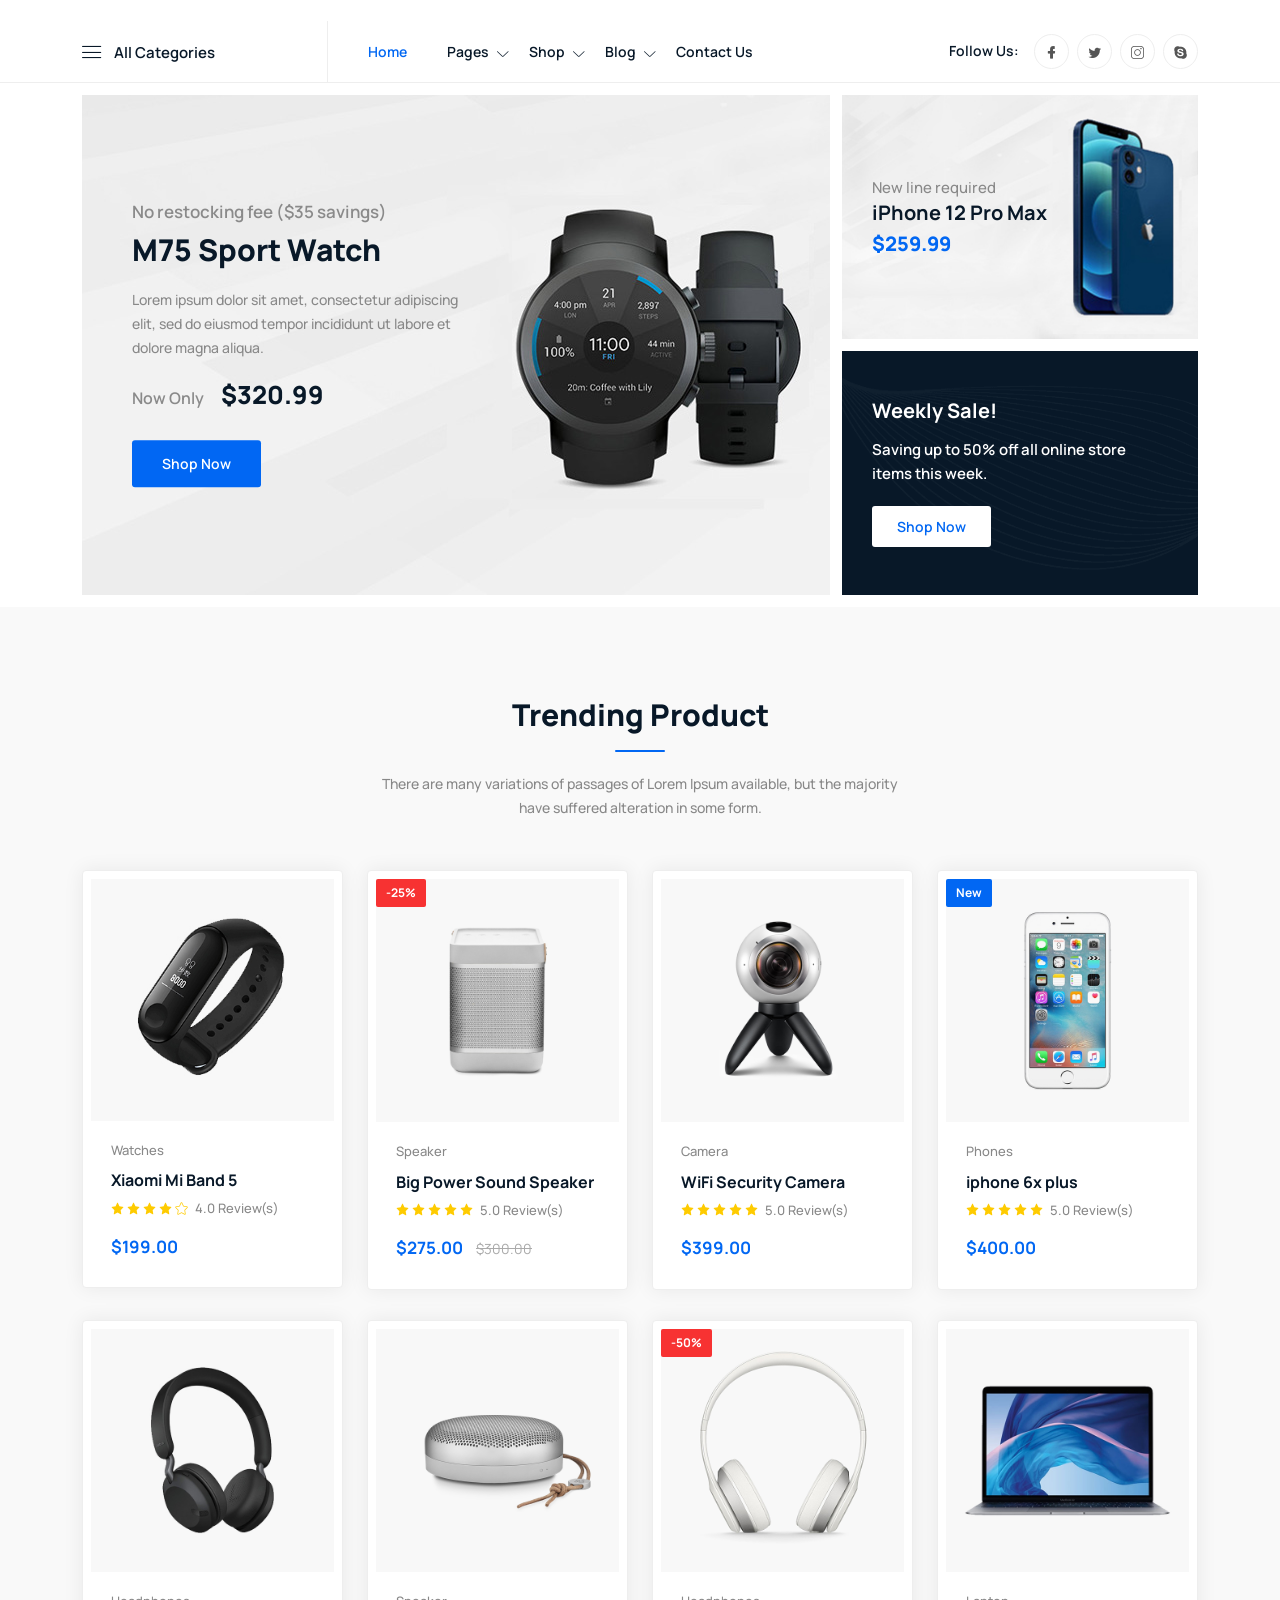
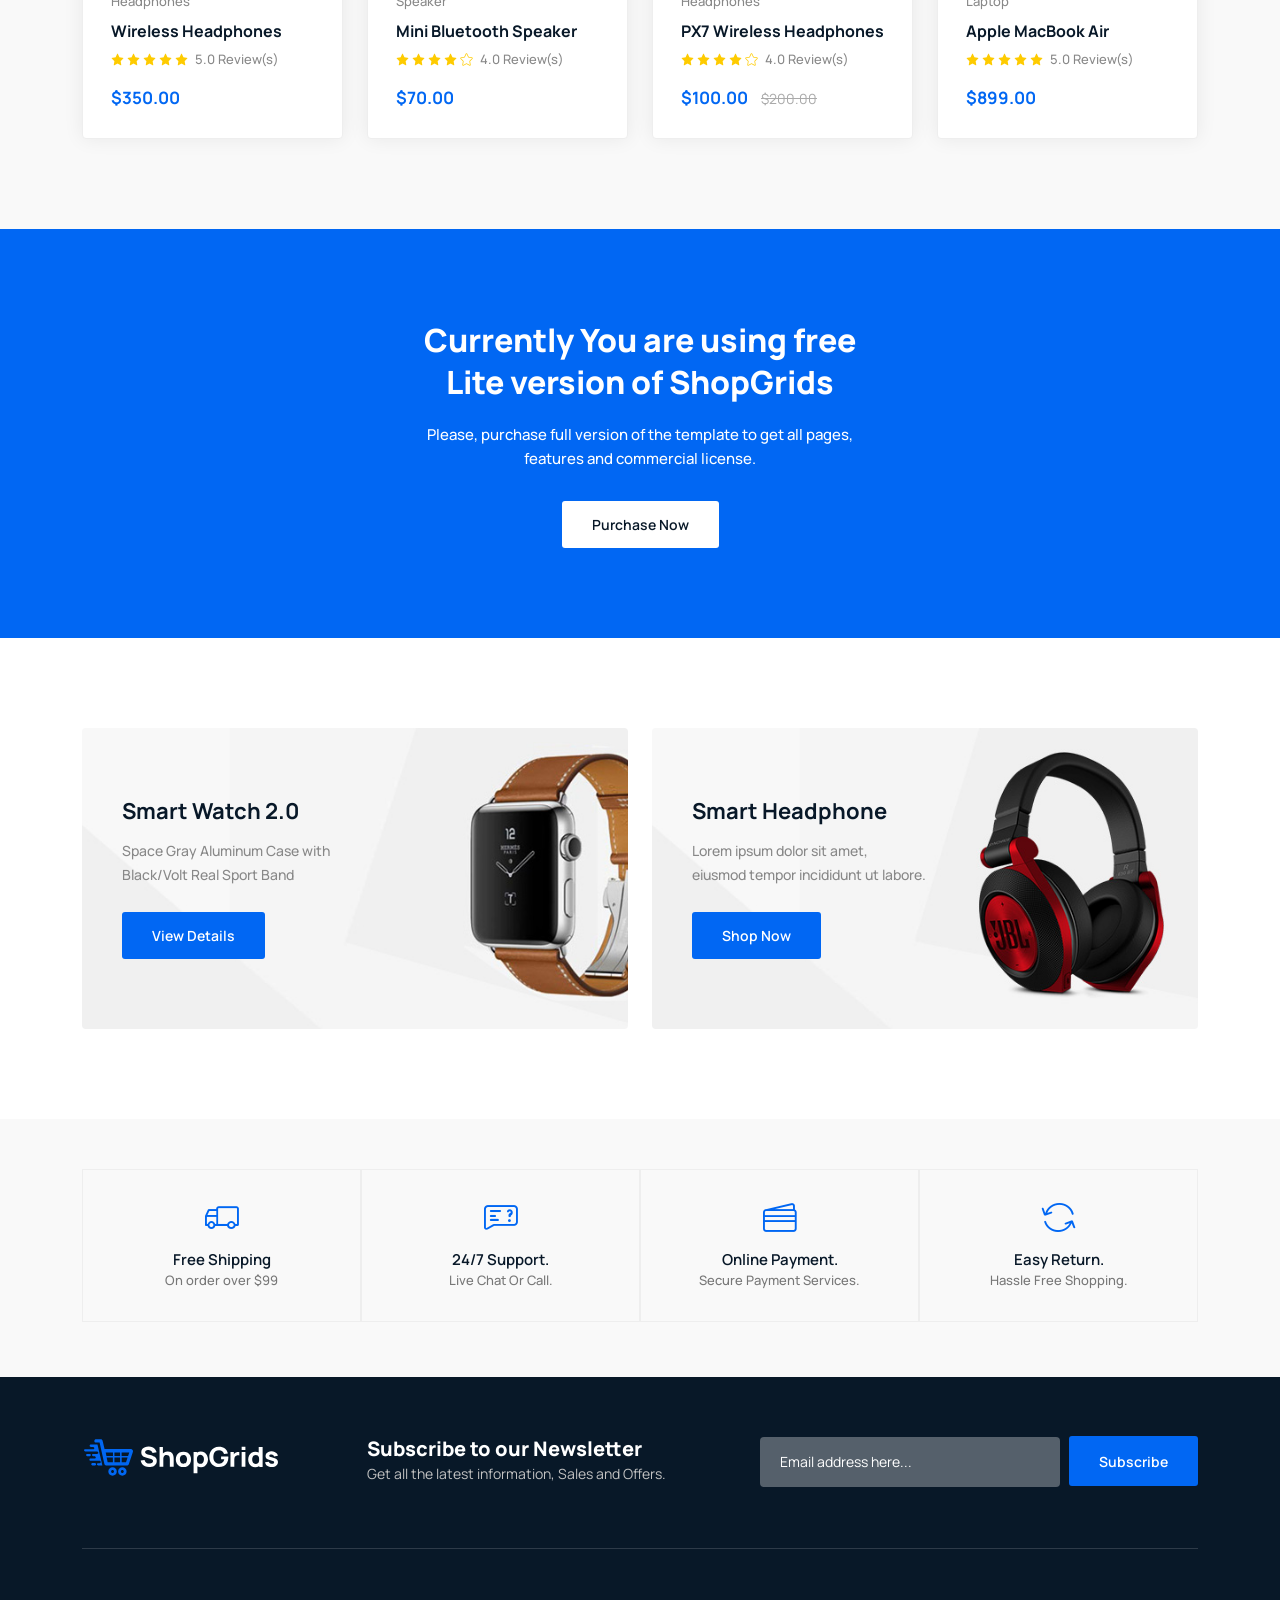
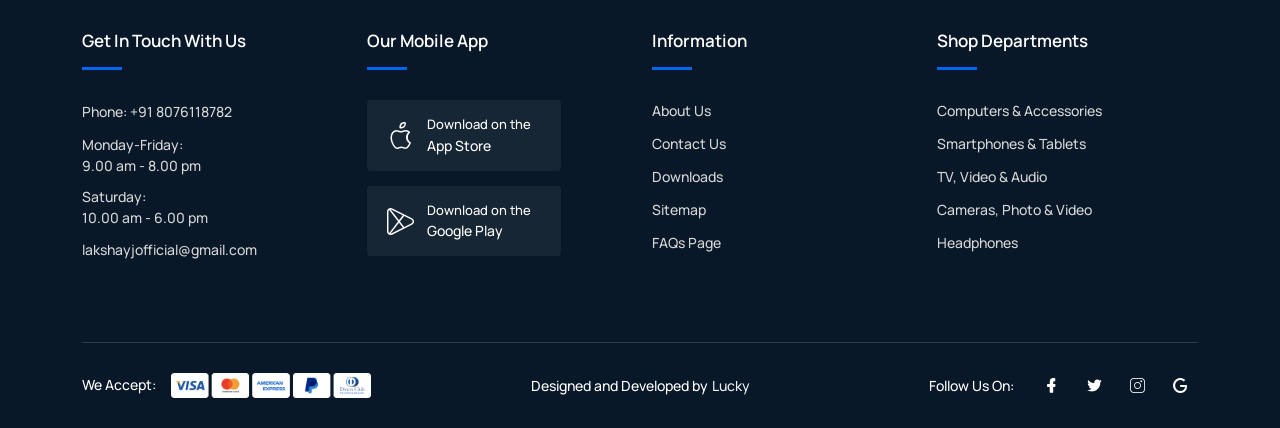
==== index.html @ 4c46af65 "." ====
<!DOCTYPE html>
<html class="no-js" lang="zxx">

<head>
    <meta charset="utf-8" />
    <meta http-equiv="x-ua-compatible" content="ie=edge" /> 
    <title>ShopGrids</title> 
    <meta name="description" content="" /> 
    <meta name="viewport" content="width=device-width, initial-scale=1" /> 
    <link rel="shortcut icon" type="image/x-icon" href="assets/images/favicon.svg" /> 
 
    <!-- ========================= CSS here ========================= --> 
    <link rel="stylesheet" href="assets/css/bootstrap.min.css" /> 
    <link rel="stylesheet" href="assets/css/LineIcons.3.0.css" /> 
    <link rel="stylesheet" href="assets/css/tiny-slider.css" /> 
    <link rel="stylesheet" href="assets/css/glightbox.min.css" /> 
    <link rel="stylesheet" href="assets/css/main.css" /> 
 
</head> 

<body>
  
    <!-- Start Header Area -->
    <header class="header navbar-area">
        </div>
        <!-- End Topbar -->
        <div class="col-lg-3 col-md-3 col-7">
            <!-- Start Header Logo -->
            <a class="navbar-brand" href="index.html">
            </a>
            <!-- End Header Logo -->
        </div>


        <div class="navbar-cart">
            <div class="wishlist">

            </div>
            <div class="cart-items">

                <!-- Shopping Item -->
                <div class="shopping-item">
                    <div class="dropdown-cart-header">
                        <span>2 Items</span>
                        <a href="cart.html">View Cart</a>
                    </div>
                    <ul class="shopping-list">
                        <li>
                            <a href="javascript:void(0)" class="remove" title="Remove this item"><i
                                    class="lni lni-close"></i></a>
                            <div class="cart-img-head">
                                <a class="cart-img" href="product-details.html"><img
                                        src="assets/images/header/cart-items/item1.jpg" alt="#"></a>
                            </div>

                            <div class="content">
                                <h4><a href="product-details.html">
                                        Apple Watch Series 6</a></h4>
                                <p class="quantity">1x - <span class="amount">$99.00</span></p>
                            </div>
                        </li>
                        <li>
                            <a href="javascript:void(0)" class="remove" title="Remove this item"><i
                                    class="lni lni-close"></i></a>  
                            <div class="cart-img-head">  
                                <a class="cart-img" href="product-details.html"><img  
                                        src="assets/images/header/cart-items/item2.jpg" alt="#"></a>  
                            </div>
                            <div class="content"> 
                                <h4><a href="product-details.html">Wi-Fi Smart Camera</a></h4> 
                                <p class="quantity">1x - <span class="amount">$35.00</span></p> 
                            </div>   
                        </li>   
                    </ul>  
                    <div class="bottom">  
                        <div class="total">  
                            <span>Total</span> 
                            <span class="total-amount">$134.00</span>
                        </div>
                        <div class="button">
                            <a href="checkout.html" class="btn animate">Checkout</a>
                        </div>
                    </div>
                </div>
                <!--/ End Shopping Item -->
            </div>
        </div>
        </div>
        </div>
        </div>
        </div>
        </div>
        <!-- End Header Middle -->
        <!-- Start Header Bottom -->
        <div class="container">
            <div class="row align-items-center">
                <div class="col-lg-8 col-md-6 col-12">
                    <div class="nav-inner">
                        <!-- Start Mega Category Menu -->
                        <div class="mega-category-menu">
                            <span class="cat-button"><i class="lni lni-menu"></i>All Categories</span>
                            <ul class="sub-category">
                                <li><a href="product-grids.html">Electronics <i class="lni lni-chevron-right"></i></a>
                                    <ul class="inner-sub-category">
                                        <li><a href="product-grids.html">Digital Cameras</a></li>
                                        <li><a href="product-grids.html">Camcorders</a></li>
                                        <li><a href="product-grids.html">Camera Drones</a></li>
                                        <li><a href="product-grids.html">Smart Watches</a></li>
                                        <li><a href="product-grids.html">Headphones</a></li>
                                        <li><a href="product-grids.html">MP3 Players</a></li>
                                        <li><a href="product-grids.html">Microphones</a></li>
                                        <li><a href="product-grids.html">Chargers</a></li>
                                        <li><a href="product-grids.html">Batteries</a></li>
                                        <li><a href="product-grids.html">Cables & Adapters</a></li>
                                    </ul>
                                </li>
                                <li><a href="product-grids.html">accessories</a></li>
                                <li><a href="product-grids.html">Televisions</a></li>
                                <li><a href="product-grids.html">best selling</a></li>
                                <li><a href="product-grids.html">top 100 offer</a></li>
                                <li><a href="product-grids.html">sunglass</a></li>
                                <li><a href="product-grids.html">watch</a></li>
                                <li><a href="product-grids.html">man’s product</a></li>
                                <li><a href="product-grids.html">Home Audio & Theater</a></li>
                                <li><a href="product-grids.html">Computers & Tablets </a></li>
                                <li><a href="product-grids.html">Video Games </a></li>
                                <li><a href="product-grids.html">Home Appliances </a></li>
                            </ul>
                        </div>
                        <!-- End Mega Category Menu -->
                        <!-- Start Navbar -->
                        <nav class="navbar navbar-expand-lg">
                            <button class="navbar-toggler mobile-menu-btn" type="button" data-bs-toggle="collapse"
                                data-bs-target="#navbarSupportedContent" aria-controls="navbarSupportedContent"
                                aria-expanded="false" aria-label="Toggle navigation">
                                <span class="toggler-icon"></span>
                                <span class="toggler-icon"></span>
                                <span class="toggler-icon"></span>
                            </button>
                            <div class="collapse navbar-collapse sub-menu-bar" id="navbarSupportedContent">
                                <ul id="nav" class="navbar-nav ms-auto">
                                    <li class="nav-item">
                                        <a href="index.html" class="active" aria-label="Toggle navigation">Home</a>
                                    </li>
                                    <li class="nav-item">
                                        <a class="dd-menu collapsed" href="javascript:void(0)" data-bs-toggle="collapse"
                                            data-bs-target="#submenu-1-2" aria-controls="navbarSupportedContent"
                                            aria-expanded="false" aria-label="Toggle navigation">Pages</a>
                                        <ul class="sub-menu collapse" id="submenu-1-2">
                                            <li class="nav-item"><a href="about-us.html">About Us</a></li>
                                            <li class="nav-item"><a href="faq.html">Faq</a></li>
                                            <li class="nav-item"><a href="login.html">Login</a></li>
                                            <li class="nav-item"><a href="register.html">Register</a></li>
                                            <li class="nav-item"><a href="mail-success.html">Mail Success</a></li>
                                            <li class="nav-item"><a href="404.html">404 Error</a></li>
                                        </ul>
                                    </li>
                                    <li class="nav-item">
                                        <a class="dd-menu collapsed" href="javascript:void(0)" data-bs-toggle="collapse"
                                            data-bs-target="#submenu-1-3" aria-controls="navbarSupportedContent"
                                            aria-expanded="false" aria-label="Toggle navigation">Shop</a>
                                        <ul class="sub-menu collapse" id="submenu-1-3">
                                            <li class="nav-item"><a href="product-grids.html">Shop Grid</a></li>
                                            <li class="nav-item"><a href="product-list.html">Shop List</a></li>
                                            <li class="nav-item"><a href="product-details.html">shop Single</a></li>
                                            <li class="nav-item"><a href="cart.html">Cart</a></li>
                                            <li class="nav-item"><a href="checkout.html">Checkout</a></li>
                                        </ul>
                                    </li>
                                    <li class="nav-item">
                                        <a class="dd-menu collapsed" href="javascript:void(0)" data-bs-toggle="collapse"
                                            data-bs-target="#submenu-1-4" aria-controls="navbarSupportedContent"
                                            aria-expanded="false" aria-label="Toggle navigation">Blog</a>
                                        <ul class="sub-menu collapse" id="submenu-1-4">
                                            <li class="nav-item"><a href="blog-grid-sidebar.html">Blog Grid Sidebar</a>
                                            </li>
                                            <li class="nav-item"><a href="blog-single.html">Blog Single</a></li>
                                            <li class="nav-item"><a href="blog-single-sidebar.html">Blog Single
                                                    Sibebar</a></li>
                                        </ul>
                                    </li>
                                    <li class="nav-item">
                                        <a href="contact.html" aria-label="Toggle navigation">Contact Us</a>
                                    </li>
                                </ul>
                            </div> <!-- navbar collapse -->
                        </nav>
                        <!-- End Navbar -->
                    </div>
                </div>
                <div class="col-lg-4 col-md-6 col-12">
                    <!-- Start Nav Social -->
                    <div class="nav-social">
                        <h5 class="title">Follow Us:</h5>
                        <ul>
                            <li>
                                <a href="javascript:void(0)"><i class="lni lni-facebook-filled"></i></a>
                            </li>
                            <li>
                                <a href="javascript:void(0)"><i class="lni lni-twitter-original"></i></a>
                            </li>
                            <li>
                                <a href="javascript:void(0)"><i class="lni lni-instagram"></i></a>
                            </li>
                            <li>
                                <a href="javascript:void(0)"><i class="lni lni-skype"></i></a>
                            </li>
                        </ul>
                    </div>
                    <!-- End Nav Social -->
                </div>
            </div>
        </div>
        <!-- End Header Bottom -->
    </header>
    <!-- End Header Area -->

    <!-- Start Hero Area -->
    <section class="hero-area">
        <div class="container">
            <div class="row">
                <div class="col-lg-8 col-12 custom-padding-right">
                    <div class="slider-head">
                        <!-- Start Hero Slider -->
                        <div class="hero-slider">
                            <!-- Start Single Slider -->
                            <div class="single-slider"
                                style="background-image: url(assets/images/hero/slider-bg1.jpg);">
                                <div class="content">
                                    <h2><span>No restocking fee ($35 savings)</span>
                                        M75 Sport Watch
                                    </h2>
                                    <p>Lorem ipsum dolor sit amet, consectetur adipiscing elit, sed do eiusmod tempor
                                        incididunt ut labore et dolore magna aliqua.</p>
                                    <h3><span>Now Only</span> $320.99</h3>
                                    <div class="button">
                                        <a href="product-grids.html" class="btn">Shop Now</a>
                                    </div>
                                </div>
                            </div>
                            <!-- End Single Slider -->
                            <!-- Start Single Slider -->
                            <div class="single-slider"
                                style="background-image: url(assets/images/hero/slider-bg2.jpg);">
                                <div class="content">
                                    <h2><span>Big Sale Offer</span>
                                        Get the Best Deal on CCTV Camera
                                    </h2>
                                    <p>Lorem ipsum dolor sit amet, consectetur adipiscing elit, sed do eiusmod tempor
                                        incididunt ut labore et dolore magna aliqua.</p>
                                    <h3><span>Combo Only:</span> $590.00</h3>
                                    <div class="button">
                                        <a href="product-grids.html" class="btn">Shop Now</a>
                                    </div>
                                </div>
                            </div>
                            <!-- End Single Slider -->
                        </div>
                        <!-- End Hero Slider -->
                    </div>
                </div>
                <div class="col-lg-4 col-12">
                    <div class="row">
                        <div class="col-lg-12 col-md-6 col-12 md-custom-padding">
                            <!-- Start Small Banner -->
                            <div class="hero-small-banner"
                                style="background-image: url('assets/images/hero/slider-bnr.jpg');">
                                <div class="content">
                                    <h2>
                                        <span>New line required</span>
                                        iPhone 12 Pro Max
                                    </h2>
                                    <h3>$259.99</h3>
                                </div>
                            </div>
                            <!-- End Small Banner -->
                        </div>
                        <div class="col-lg-12 col-md-6 col-12">
                            <!-- Start Small Banner -->
                            <div class="hero-small-banner style2">
                                <div class="content">
                                    <h2>Weekly Sale!</h2>
                                    <p>Saving up to 50% off all online store items this week.</p>
                                    <div class="button">
                                        <a class="btn" href="product-grids.html">Shop Now</a>
                                    </div>
                                </div>
                            </div>
                            <!-- Start Small Banner -->
                        </div>
                    </div>
                </div>
            </div>
        </div>
    </section>
    <!-- End Hero Area -->

    <!-- Start Trending Product Area -->
    <section class="trending-product section" style="margin-top: 12px;">
        <div class="container">
            <div class="row">
                <div class="col-12">
                    <div class="section-title">
                        <h2>Trending Product</h2>
                        <p>There are many variations of passages of Lorem Ipsum available, but the majority have
                            suffered alteration in some form.</p>
                    </div>
                </div>
            </div>
            <div class="row">
                <div class="col-lg-3 col-md-6 col-12">
                    <!-- Start Single Product -->
                    <div class="single-product">
                        <div class="product-image">
                            <img src="assets/images/products/product-1.jpg" alt="#">
                            <div class="button">
                                <a href="product-details.html" class="btn"><i class="lni lni-cart"></i> Add to Cart</a>
                            </div>
                        </div>
                        <div class="product-info">
                            <span class="category">Watches</span>
                            <h4 class="title">
                                <a href="product-grids.html">Xiaomi Mi Band 5</a>
                            </h4>
                            <ul class="review">
                                <li><i class="lni lni-star-filled"></i></li>
                                <li><i class="lni lni-star-filled"></i></li>
                                <li><i class="lni lni-star-filled"></i></li>
                                <li><i class="lni lni-star-filled"></i></li>
                                <li><i class="lni lni-star"></i></li>
                                <li><span>4.0 Review(s)</span></li>
                            </ul>
                            <div class="price">
                                <span>$199.00</span>
                            </div>
                        </div>
                    </div>
                    <!-- End Single Product -->
                </div>
                <div class="col-lg-3 col-md-6 col-12">
                    <!-- Start Single Product -->
                    <div class="single-product">
                        <div class="product-image">
                            <img src="assets/images/products/product-2.jpg" alt="#">
                            <span class="sale-tag">-25%</span>
                            <div class="button">
                                <a href="product-details.html" class="btn"><i class="lni lni-cart"></i> Add to Cart</a>
                            </div>
                        </div>
                        <div class="product-info">
                            <span class="category">Speaker</span>
                            <h4 class="title">
                                <a href="product-grids.html">Big Power Sound Speaker</a>
                            </h4>
                            <ul class="review">
                                <li><i class="lni lni-star-filled"></i></li>
                                <li><i class="lni lni-star-filled"></i></li>
                                <li><i class="lni lni-star-filled"></i></li>
                                <li><i class="lni lni-star-filled"></i></li>
                                <li><i class="lni lni-star-filled"></i></li>
                                <li><span>5.0 Review(s)</span></li>
                            </ul>
                            <div class="price">
                                <span>$275.00</span>
                                <span class="discount-price">$300.00</span>
                            </div>
                        </div>
                    </div>
                    <!-- End Single Product -->
                </div>
                <div class="col-lg-3 col-md-6 col-12">
                    <!-- Start Single Product -->
                    <div class="single-product">
                        <div class="product-image">
                            <img src="assets/images/products/product-3.jpg" alt="#">
                            <div class="button">
                                <a href="product-details.html" class="btn"><i class="lni lni-cart"></i> Add to Cart</a>
                            </div>
                        </div>
                        <div class="product-info">
                            <span class="category">Camera</span>
                            <h4 class="title">
                                <a href="product-grids.html">WiFi Security Camera</a>
                            </h4>
                            <ul class="review">
                                <li><i class="lni lni-star-filled"></i></li>
                                <li><i class="lni lni-star-filled"></i></li>
                                <li><i class="lni lni-star-filled"></i></li>
                                <li><i class="lni lni-star-filled"></i></li>
                                <li><i class="lni lni-star-filled"></i></li>
                                <li><span>5.0 Review(s)</span></li>
                            </ul>
                            <div class="price">
                                <span>$399.00</span>
                            </div>
                        </div>
                    </div>
                    <!-- End Single Product -->
                </div>
                <div class="col-lg-3 col-md-6 col-12">
                    <!-- Start Single Product -->
                    <div class="single-product">
                        <div class="product-image">
                            <img src="assets/images/products/product-4.jpg" alt="#">
                            <span class="new-tag">New</span>
                            <div class="button">
                                <a href="product-details.html" class="btn"><i class="lni lni-cart"></i> Add to Cart</a>
                            </div>
                        </div>
                        <div class="product-info">
                            <span class="category">Phones</span>
                            <h4 class="title">
                                <a href="product-grids.html">iphone 6x plus</a>
                            </h4>
                            <ul class="review">
                                <li><i class="lni lni-star-filled"></i></li>
                                <li><i class="lni lni-star-filled"></i></li>
                                <li><i class="lni lni-star-filled"></i></li>
                                <li><i class="lni lni-star-filled"></i></li>
                                <li><i class="lni lni-star-filled"></i></li>
                                <li><span>5.0 Review(s)</span></li>
                            </ul>
                            <div class="price">
                                <span>$400.00</span>
                            </div>
                        </div>
                    </div>
                    <!-- End Single Product -->
                </div>
                <div class="col-lg-3 col-md-6 col-12">
                    <!-- Start Single Product -->
                    <div class="single-product">
                        <div class="product-image">
                            <img src="assets/images/products/product-5.jpg" alt="#">
                            <div class="button">
                                <a href="product-details.html" class="btn"><i class="lni lni-cart"></i> Add to Cart</a>
                            </div>
                        </div>
                        <div class="product-info">
                            <span class="category">Headphones</span>
                            <h4 class="title">
                                <a href="product-grids.html">Wireless Headphones</a>
                            </h4>
                            <ul class="review">
                                <li><i class="lni lni-star-filled"></i></li>
                                <li><i class="lni lni-star-filled"></i></li>
                                <li><i class="lni lni-star-filled"></i></li>
                                <li><i class="lni lni-star-filled"></i></li>
                                <li><i class="lni lni-star-filled"></i></li>
                                <li><span>5.0 Review(s)</span></li>
                            </ul>
                            <div class="price">
                                <span>$350.00</span>
                            </div>
                        </div>
                    </div>
                    <!-- End Single Product -->
                </div>
                <div class="col-lg-3 col-md-6 col-12">
                    <!-- Start Single Product -->
                    <div class="single-product">
                        <div class="product-image">
                            <img src="assets/images/products/product-6.jpg" alt="#">
                            <div class="button">
                                <a href="product-details.html" class="btn"><i class="lni lni-cart"></i> Add to Cart</a>
                            </div>
                        </div>
                        <div class="product-info">
                            <span class="category">Speaker</span>
                            <h4 class="title">
                                <a href="product-grids.html">Mini Bluetooth Speaker</a>
                            </h4>
                            <ul class="review">
                                <li><i class="lni lni-star-filled"></i></li>
                                <li><i class="lni lni-star-filled"></i></li>
                                <li><i class="lni lni-star-filled"></i></li>
                                <li><i class="lni lni-star-filled"></i></li>
                                <li><i class="lni lni-star"></i></li>
                                <li><span>4.0 Review(s)</span></li>
                            </ul>
                            <div class="price">
                                <span>$70.00</span>
                            </div>
                        </div>
                    </div>
                    <!-- End Single Product -->
                </div>
                <div class="col-lg-3 col-md-6 col-12">
                    <!-- Start Single Product -->
                    <div class="single-product">
                        <div class="product-image">
                            <img src="assets/images/products/product-7.jpg" alt="#">
                            <span class="sale-tag">-50%</span>
                            <div class="button">
                                <a href="product-details.html" class="btn"><i class="lni lni-cart"></i> Add to Cart</a>
                            </div>
                        </div>
                        <div class="product-info">
                            <span class="category">Headphones</span>
                            <h4 class="title">
                                <a href="product-grids.html">PX7 Wireless Headphones</a>
                            </h4>
                            <ul class="review">
                                <li><i class="lni lni-star-filled"></i></li>
                                <li><i class="lni lni-star-filled"></i></li>
                                <li><i class="lni lni-star-filled"></i></li>
                                <li><i class="lni lni-star-filled"></i></li>
                                <li><i class="lni lni-star"></i></li>
                                <li><span>4.0 Review(s)</span></li>
                            </ul>
                            <div class="price">
                                <span>$100.00</span>
                                <span class="discount-price">$200.00</span>
                            </div>
                        </div>
                    </div>
                    <!-- End Single Product -->
                </div>
                <div class="col-lg-3 col-md-6 col-12">
                    <!-- Start Single Product -->
                    <div class="single-product">
                        <div class="product-image">
                            <img src="assets/images/products/product-8.jpg" alt="#">
                            <div class="button">
                                <a href="product-details.html" class="btn"><i class="lni lni-cart"></i> Add to Cart</a>
                            </div>
                        </div>
                        <div class="product-info">
                            <span class="category">Laptop</span>
                            <h4 class="title">
                                <a href="product-grids.html">Apple MacBook Air</a>
                            </h4>
                            <ul class="review">
                                <li><i class="lni lni-star-filled"></i></li>
                                <li><i class="lni lni-star-filled"></i></li>
                                <li><i class="lni lni-star-filled"></i></li>
                                <li><i class="lni lni-star-filled"></i></li>
                                <li><i class="lni lni-star-filled"></i></li>
                                <li><span>5.0 Review(s)</span></li>
                            </ul>
                            <div class="price">
                                <span>$899.00</span>
                            </div>
                        </div>
                    </div>
                    <!-- End Single Product -->
                </div>
            </div>
        </div>
    </section>
    <!-- End Trending Product Area -->

    <!-- Start Call Action Area -->
    <section class="call-action section">
        <div class="container">
            <div class="row ">
                <div class="col-lg-8 offset-lg-2 col-12">
                    <div class="inner">
                        <div class="content">
                            <h2 class="wow fadeInUp" data-wow-delay=".4s">Currently You are using free<br>
                                Lite version of ShopGrids</h2>
                            <p class="wow fadeInUp" data-wow-delay=".6s">Please, purchase full version of the template
                                to get all pages,<br> features and commercial license.</p>
                            <div class="button wow fadeInUp" data-wow-delay=".8s">
                                <a href="javascript:void(0)" class="btn">Purchase Now</a>
                            </div>
                        </div>
                    </div>
                </div>
            </div>
        </div>
    </section>
    <!-- End Call Action Area -->

    <!-- Start Banner Area -->
    <section class="banner section">
        <div class="container">
            <div class="row">
                <div class="col-lg-6 col-md-6 col-12">
                    <div class="single-banner" style="background-image:url('assets/images/banner/banner-1-bg.jpg')">
                        <div class="content">
                            <h2>Smart Watch 2.0</h2>
                            <p>Space Gray Aluminum Case with <br>Black/Volt Real Sport Band </p>
                            <div class="button">
                                <a href="product-grids.html" class="btn">View Details</a>
                            </div>
                        </div>
                    </div>
                </div>
                <div class="col-lg-6 col-md-6 col-12">
                    <div class="single-banner custom-responsive-margin"
                        style="background-image:url('assets/images/banner/banner-2-bg.jpg')">
                        <div class="content">
                            <h2>Smart Headphone</h2>
                            <p>Lorem ipsum dolor sit amet, <br>eiusmod tempor
                                incididunt ut labore.</p>
                            <div class="button">
                                <a href="product-grids.html" class="btn">Shop Now</a>
                            </div>
                        </div>
                    </div>
                </div>
            </div>
        </div>
    </section>
    <!-- End Banner Area -->

    <!-- Start Shipping Info -->
    <section class="shipping-info">
        <div class="container">
            <ul>
                <!-- Free Shipping -->
                <li>
                    <div class="media-icon">
                        <i class="lni lni-delivery"></i>
                    </div>
                    <div class="media-body">
                        <h5>Free Shipping</h5>
                        <span>On order over $99</span>
                    </div>
                </li>
                <!-- Money Return -->
                <li>
                    <div class="media-icon">
                        <i class="lni lni-support"></i>
                    </div>
                    <div class="media-body">
                        <h5>24/7 Support.</h5>
                        <span>Live Chat Or Call.</span>
                    </div>
                </li>
                <!-- Support 24/7 -->
                <li>
                    <div class="media-icon">
                        <i class="lni lni-credit-cards"></i>
                    </div>
                    <div class="media-body">
                        <h5>Online Payment.</h5>
                        <span>Secure Payment Services.</span>
                    </div>
                </li>
                <!-- Safe Payment -->
                <li>
                    <div class="media-icon">
                        <i class="lni lni-reload"></i>
                    </div>
                    <div class="media-body">
                        <h5>Easy Return.</h5>
                        <span>Hassle Free Shopping.</span>
                    </div>
                </li>
            </ul>
        </div>
    </section>
    <!-- End Shipping Info -->

    <!-- Start Footer Area -->
    <footer class="footer">
        <!-- Start Footer Top -->
        <div class="footer-top">
            <div class="container">
                <div class="inner-content">
                    <div class="row">
                        <div class="col-lg-3 col-md-4 col-12">
                            <div class="footer-logo">
                                <a href="index.html">
                                    <img src="assets/images/logo/white-logo.svg" alt="#">
                                </a>
                            </div>
                        </div>
                        <div class="col-lg-9 col-md-8 col-12">
                            <div class="footer-newsletter">
                                <h4 class="title">
                                    Subscribe to our Newsletter
                                    <span>Get all the latest information, Sales and Offers.</span>
                                </h4>
                                <div class="newsletter-form-head">
                                    <form action="#" method="get" target="_blank" class="newsletter-form">
                                        <input name="EMAIL" placeholder="Email address here..." type="email">
                                        <div class="button">
                                            <button class="btn">Subscribe<span class="dir-part"></span></button>
                                        </div>
                                    </form>
                                </div>
                            </div>
                        </div>
                    </div>
                </div>
            </div>
        </div>
        <!-- End Footer Top -->
        <!-- Start Footer Middle -->
        <div class="footer-middle">
            <div class="container">
                <div class="bottom-inner">
                    <div class="row">
                        <div class="col-lg-3 col-md-6 col-12">
                            <!-- Single Widget -->
                            <div class="single-footer f-contact">
                                <h3>Get In Touch With Us</h3>
                                <p class="phone">Phone: +91 8076118782</p>
                                <ul>
                                    <li><span>Monday-Friday: </span> 9.00 am - 8.00 pm</li>
                                    <li><span>Saturday: </span> 10.00 am - 6.00 pm</li>
                                </ul>
                                <p class="mail">
                                    <a href="mailto:support@shopgrids.com">lakshayjofficial@gmail.com</a>
                                </p>
                            </div>
                            <!-- End Single Widget -->
                        </div>
                        <div class="col-lg-3 col-md-6 col-12">
                            <!-- Single Widget -->
                            <div class="single-footer our-app">
                                <h3>Our Mobile App</h3>
                                <ul class="app-btn">
                                    <li>
                                        <a href="javascript:void(0)">
                                            <i class="lni lni-apple"></i>
                                            <span class="small-title">Download on the</span>
                                            <span class="big-title">App Store</span>
                                        </a>
                                    </li>
                                    <li>
                                        <a href="javascript:void(0)">
                                            <i class="lni lni-play-store"></i>
                                            <span class="small-title">Download on the</span>
                                            <span class="big-title">Google Play</span>
                                        </a>
                                    </li>
                                </ul>
                            </div>
                            <!-- End Single Widget -->
                        </div>
                        <div class="col-lg-3 col-md-6 col-12">
                            <!-- Single Widget -->
                            <div class="single-footer f-link">
                                <h3>Information</h3>
                                <ul>
                                    <li><a href="javascript:void(0)">About Us</a></li>
                                    <li><a href="javascript:void(0)">Contact Us</a></li>
                                    <li><a href="javascript:void(0)">Downloads</a></li>
                                    <li><a href="javascript:void(0)">Sitemap</a></li>
                                    <li><a href="javascript:void(0)">FAQs Page</a></li>
                                </ul>
                            </div>
                            <!-- End Single Widget -->
                        </div>
                        <div class="col-lg-3 col-md-6 col-12">
                            <!-- Single Widget -->
                            <div class="single-footer f-link">
                                <h3>Shop Departments</h3>
                                <ul>
                                    <li><a href="javascript:void(0)">Computers & Accessories</a></li>
                                    <li><a href="javascript:void(0)">Smartphones & Tablets</a></li>
                                    <li><a href="javascript:void(0)">TV, Video & Audio</a></li>
                                    <li><a href="javascript:void(0)">Cameras, Photo & Video</a></li>
                                    <li><a href="javascript:void(0)">Headphones</a></li>
                                </ul>
                            </div>
                            <!-- End Single Widget -->
                        </div>
                    </div>
                </div>
            </div>
        </div>
        <!-- End Footer Middle -->
        <!-- Start Footer Bottom -->
        <div class="footer-bottom">
            <div class="container">
                <div class="inner-content">
                    <div class="row align-items-center">
                        <div class="col-lg-4 col-12">
                            <div class="payment-gateway">
                                <span>We Accept:</span>
                                <img src="assets/images/footer/credit-cards-footer.png" alt="#">
                            </div>
                        </div>
                        <div class="col-lg-4 col-12">
                            <div class="copyright">
                                <p>Designed and Developed by<a href="https://www.linkedin.com/in/lakshay-542533371/"
                                        rel="nofollow" target="_blank">Lucky</a></p>
                            </div>
                        </div>
                        <div class="col-lg-4 col-12">
                            <ul class="socila">
                                <li>
                                    <span>Follow Us On:</span>
                                </li>
                                <li><a href="javascript:void(0)"><i class="lni lni-facebook-filled"></i></a></li>
                                <li><a href="javascript:void(0)"><i class="lni lni-twitter-original"></i></a></li>
                                <li><a href="javascript:void(0)"><i class="lni lni-instagram"></i></a></li>
                                <li><a href="javascript:void(0)"><i class="lni lni-google"></i></a></li>
                            </ul>
                        </div>
                    </div>
                </div>
            </div>
        </div>
        <!-- End Footer Bottom -->
    </footer>
    <!--/ End Footer Area -->

    <!-- ========================= scroll-top ========================= -->
    <a href="#" class="scroll-top">
        <i class="lni lni-chevron-up"></i>
    </a>

    <!-- ========================= JS here ========================= -->
    <script src="assets/js/bootstrap.min.js"></script>
    <script src="assets/js/tiny-slider.js"></script>
    <script src="assets/js/glightbox.min.js"></script>
    <script src="assets/js/main.js"></script>
    <script type="text/javascript">
        //========= Hero Slider 
        tns({
            container: '.hero-slider',
            slideBy: 'page',
            autoplay: true,
            autoplayButtonOutput: false,
            mouseDrag: true,
            gutter: 0,
            items: 1,
            nav: false,
            controls: true,
            controlsText: ['<i class="lni lni-chevron-left"></i>', '<i class="lni lni-chevron-right"></i>'],
        });

        //======== Brand Slider
        tns({
            container: '.brands-logo-carousel',
            autoplay: true,
            autoplayButtonOutput: false,
            mouseDrag: true,
            gutter: 15,
            nav: false,
            controls: false,
            responsive: {
                0: {
                    items: 1,
                },
                540: {
                    items: 3,
                },
                768: {
                    items: 5,
                },
                992: {
                    items: 6,
                }
            }
        });
    </script>
</body>

</html>
---- assets/css/main.css ----
/*======================================
    Variables
========================================*/
/*======================================
    Normalize CSS
========================================*/
@import url("https://fonts.googleapis.com/css2?family=Manrope:wght@200;300;400;500;600;700;800&display=swap");

html {
  scroll-behavior: smooth;
}

body {
  font-family: "Manrope", sans-serif;
  font-weight: 500;
  font-style: normal;
  color: #888;
  overflow-x: hidden;
  font-size: 14px;
}

p {
  margin: 0;
  padding: 0;
  font-size: 14px;
  line-height: 24px;
}

* {
  margin: 0;
  padding: 0;
}

.navbar-toggler:focus,
a:focus,
input:focus,
textarea:focus,
button:focus,
.btn:focus,
.btn.focus,
.btn:not(:disabled):not(.disabled).active,
.btn:not(:disabled):not(.disabled):active {
  text-decoration: none;
  outline: none;
  outline: none !important;
  border-color: none !important;
  -webkit-box-shadow: none !important;
  box-shadow: none !important;
}

.form-check-input:checked {
  background-color: #0167F3;
  border-color: #0167F3;
}

select {
  -webkit-writing-mode: horizontal-tb !important;
  text-rendering: auto;
  color: #081828;
  letter-spacing: normal;
  word-spacing: normal;
  text-transform: none;
  text-indent: 0px;
  text-shadow: none;
  display: inline-block;
  text-align: start;
  -webkit-appearance: menulist;
  -moz-appearance: menulist;
  appearance: menulist;
  -webkit-box-sizing: border-box;
  box-sizing: border-box;
  -webkit-box-align: center;
  -ms-flex-align: center;
  align-items: center;
  white-space: pre;
  -webkit-rtl-ordering: logical;
  background-color: -internal-light-dark(white, #3b3b3b);
  cursor: default;
  margin: 0em;
  font: 400 14px;
  border-radius: 0px;
  border-width: 1px;
  border-style: solid;
  border-color: -internal-light-dark(#767676, #858585);
  -o-border-image: initial;
  border-image: initial;
}

span,
a {
  display: inline-block;
  text-decoration: none;
  transition: all 0.4s ease;
  -webkit-transition: all 0.4s ease;
  -moz-transition: all 0.4s ease;
}

audio,
canvas,
iframe,
img,
svg,
video {
  vertical-align: middle;
}

img {
  max-width: 100%;
}

h1,
h2,
h3,
h4,
h5,
h6 {
  font-weight: 600;
  margin: 0px;
  color: #081828;
}

h1 a,
h2 a,
h3 a,
h4 a,
h5 a,
h6 a {
  color: inherit;
}

h1 {
  font-size: 50px;
}

h2 {
  font-size: 40px;
}

h3 {
  font-size: 30px;
}

h4 {
  font-size: 25px;
}

h5 {
  font-size: 20px;
}

h6 {
  font-size: 16px;
}

ul,
ol {
  margin: 0px;
  padding: 0px;
  list-style-type: none;
}

.mt-5 {
  margin-top: 5px;
}

.mt-10 {
  margin-top: 10px;
}

.mt-15 {
  margin-top: 15px;
}

.mt-20 {
  margin-top: 20px;
}

.mt-25 {
  margin-top: 25px;
}

.mt-30 {
  margin-top: 30px;
}

.mt-35 {
  margin-top: 35px;
}

.mt-40 {
  margin-top: 40px;
}

.mt-45 {
  margin-top: 45px;
}

.mt-50 {
  margin-top: 50px;
}

.mt-55 {
  margin-top: 55px;
}

.mt-60 {
  margin-top: 60px;
}

.mt-65 {
  margin-top: 65px;
}

.mt-70 {
  margin-top: 70px;
}

.mt-75 {
  margin-top: 75px;
}

.mt-80 {
  margin-top: 80px;
}

.mt-85 {
  margin-top: 85px;
}

.mt-90 {
  margin-top: 90px;
}

.mt-95 {
  margin-top: 95px;
}

.mt-100 {
  margin-top: 100px;
}

.mt-105 {
  margin-top: 105px;
}

.mt-110 {
  margin-top: 110px;
}

.mt-115 {
  margin-top: 115px;
}

.mt-120 {
  margin-top: 120px;
}

.mt-125 {
  margin-top: 125px;
}

.mt-130 {
  margin-top: 130px;
}

.mt-135 {
  margin-top: 135px;
}

.mt-140 {
  margin-top: 140px;
}

.mt-145 {
  margin-top: 145px;
}

.mt-150 {
  margin-top: 150px;
}

.mt-155 {
  margin-top: 155px;
}

.mt-160 {
  margin-top: 160px;
}

.mt-165 {
  margin-top: 165px;
}

.mt-170 {
  margin-top: 170px;
}

.mt-175 {
  margin-top: 175px;
}

.mt-180 {
  margin-top: 180px;
}

.mt-185 {
  margin-top: 185px;
}

.mt-190 {
  margin-top: 190px;
}

.mt-195 {
  margin-top: 195px;
}

.mt-200 {
  margin-top: 200px;
}

.mt-205 {
  margin-top: 205px;
}

.mt-210 {
  margin-top: 210px;
}

.mt-215 {
  margin-top: 215px;
}

.mt-220 {
  margin-top: 220px;
}

.mt-225 {
  margin-top: 225px;
}

.mb-5 {
  margin-bottom: 5px;
}

.mb-10 {
  margin-bottom: 10px;
}

.mb-15 {
  margin-bottom: 15px;
}

.mb-20 {
  margin-bottom: 20px;
}

.mb-25 {
  margin-bottom: 25px;
}

.mb-30 {
  margin-bottom: 30px;
}

.mb-35 {
  margin-bottom: 35px;
}

.mb-40 {
  margin-bottom: 40px;
}

.mb-45 {
  margin-bottom: 45px;
}

.mb-50 {
  margin-bottom: 50px;
}

.mb-55 {
  margin-bottom: 55px;
}

.mb-60 {
  margin-bottom: 60px;
}

.mb-65 {
  margin-bottom: 65px;
}

.mb-70 {
  margin-bottom: 70px;
}

.mb-75 {
  margin-bottom: 75px;
}

.mb-80 {
  margin-bottom: 80px;
}

.mb-85 {
  margin-bottom: 85px;
}

.mb-90 {
  margin-bottom: 90px;
}

.mb-95 {
  margin-bottom: 95px;
}

.mb-100 {
  margin-bottom: 100px;
}

.mb-105 {
  margin-bottom: 105px;
}

.mb-110 {
  margin-bottom: 110px;
}

.mb-115 {
  margin-bottom: 115px;
}

.mb-120 {
  margin-bottom: 120px;
}

.mb-125 {
  margin-bottom: 125px;
}

.mb-130 {
  margin-bottom: 130px;
}

.mb-135 {
  margin-bottom: 135px;
}

.mb-140 {
  margin-bottom: 140px;
}

.mb-145 {
  margin-bottom: 145px;
}

.mb-150 {
  margin-bottom: 150px;
}

.mb-155 {
  margin-bottom: 155px;
}

.mb-160 {
  margin-bottom: 160px;
}

.mb-165 {
  margin-bottom: 165px;
}

.mb-170 {
  margin-bottom: 170px;
}

.mb-175 {
  margin-bottom: 175px;
}

.mb-180 {
  margin-bottom: 180px;
}

.mb-185 {
  margin-bottom: 185px;
}

.mb-190 {
  margin-bottom: 190px;
}

.mb-195 {
  margin-bottom: 195px;
}

.mb-200 {
  margin-bottom: 200px;
}

.mb-205 {
  margin-bottom: 205px;
}

.mb-210 {
  margin-bottom: 210px;
}

.mb-215 {
  margin-bottom: 215px;
}

.mb-220 {
  margin-bottom: 220px;
}

.mb-225 {
  margin-bottom: 225px;
}

.pt-5 {
  padding-top: 5px;
}

.pt-10 {
  padding-top: 10px;
}

.pt-15 {
  padding-top: 15px;
}

.pt-20 {
  padding-top: 20px;
}

.pt-25 {
  padding-top: 25px;
}

.pt-30 {
  padding-top: 30px;
}

.pt-35 {
  padding-top: 35px;
}

.pt-40 {
  padding-top: 40px;
}

.pt-45 {
  padding-top: 45px;
}

.pt-50 {
  padding-top: 50px;
}

.pt-55 {
  padding-top: 55px;
}

.pt-60 {
  padding-top: 60px;
}

.pt-65 {
  padding-top: 65px;
}

.pt-70 {
  padding-top: 70px;
}

.pt-75 {
  padding-top: 75px;
}

.pt-80 {
  padding-top: 80px;
}

.pt-85 {
  padding-top: 85px;
}

.pt-90 {
  padding-top: 90px;
}

.pt-95 {
  padding-top: 95px;
}

.pt-100 {
  padding-top: 100px;
}

.pt-105 {
  padding-top: 105px;
}

.pt-110 {
  padding-top: 110px;
}

.pt-115 {
  padding-top: 115px;
}

.pt-120 {
  padding-top: 120px;
}

.pt-125 {
  padding-top: 125px;
}

.pt-130 {
  padding-top: 130px;
}

.pt-135 {
  padding-top: 135px;
}

.pt-140 {
  padding-top: 140px;
}

.pt-145 {
  padding-top: 145px;
}

.pt-150 {
  padding-top: 150px;
}

.pt-155 {
  padding-top: 155px;
}

.pt-160 {
  padding-top: 160px;
}

.pt-165 {
  padding-top: 165px;
}

.pt-170 {
  padding-top: 170px;
}

.pt-175 {
  padding-top: 175px;
}

.pt-180 {
  padding-top: 180px;
}

.pt-185 {
  padding-top: 185px;
}

.pt-190 {
  padding-top: 190px;
}

.pt-195 {
  padding-top: 195px;
}

.pt-200 {
  padding-top: 200px;
}

.pt-205 {
  padding-top: 205px;
}

.pt-210 {
  padding-top: 210px;
}

.pt-215 {
  padding-top: 215px;
}

.pt-220 {
  padding-top: 220px;
}

.pt-225 {
  padding-top: 225px;
}

.pb-5 {
  padding-bottom: 5px;
}

.pb-10 {
  padding-bottom: 10px;
}

.pb-15 {
  padding-bottom: 15px;
}

.pb-20 {
  padding-bottom: 20px;
}

.pb-25 {
  padding-bottom: 25px;
}

.pb-30 {
  padding-bottom: 30px;
}

.pb-35 {
  padding-bottom: 35px;
}

.pb-40 {
  padding-bottom: 40px;
}

.pb-45 {
  padding-bottom: 45px;
}

.pb-50 {
  padding-bottom: 50px;
}

.pb-55 {
  padding-bottom: 55px;
}

.pb-60 {
  padding-bottom: 60px;
}

.pb-65 {
  padding-bottom: 65px;
}

.pb-70 {
  padding-bottom: 70px;
}

.pb-75 {
  padding-bottom: 75px;
}

.pb-80 {
  padding-bottom: 80px;
}

.pb-85 {
  padding-bottom: 85px;
}

.pb-90 {
  padding-bottom: 90px;
}

.pb-95 {
  padding-bottom: 95px;
}

.pb-100 {
  padding-bottom: 100px;
}

.pb-105 {
  padding-bottom: 105px;
}

.pb-110 {
  padding-bottom: 110px;
}

.pb-115 {
  padding-bottom: 115px;
}

.pb-120 {
  padding-bottom: 120px;
}

.pb-125 {
  padding-bottom: 125px;
}

.pb-130 {
  padding-bottom: 130px;
}

.pb-135 {
  padding-bottom: 135px;
}

.pb-140 {
  padding-bottom: 140px;
}

.pb-145 {
  padding-bottom: 145px;
}

.pb-150 {
  padding-bottom: 150px;
}

.pb-155 {
  padding-bottom: 155px;
}

.pb-160 {
  padding-bottom: 160px;
}

.pb-165 {
  padding-bottom: 165px;
}

.pb-170 {
  padding-bottom: 170px;
}

.pb-175 {
  padding-bottom: 175px;
}

.pb-180 {
  padding-bottom: 180px;
}

.pb-185 {
  padding-bottom: 185px;
}

.pb-190 {
  padding-bottom: 190px;
}

.pb-195 {
  padding-bottom: 195px;
}

.pb-200 {
  padding-bottom: 200px;
}

.pb-205 {
  padding-bottom: 205px;
}

.pb-210 {
  padding-bottom: 210px;
}

.pb-215 {
  padding-bottom: 215px;
}

.pb-220 {
  padding-bottom: 220px;
}

.pb-225 {
  padding-bottom: 225px;
}

.img-bg {
  background-position: center center;
  background-size: cover;
  background-repeat: no-repeat;
  width: 100%;
  height: 100%;
}

@media only screen and (min-width: 480px) and (max-width: 767px) {
  .container {
    width: 450px;
  }
}

/* Bread Crumbs */
.breadcrumbs {
  position: relative;
  padding: 30px 0;
  z-index: 2;
  text-align: left;
  background-color: #fff;
  -webkit-box-shadow: 0px 7px 30px rgba(0, 0, 0, 0.075);
  box-shadow: 0px 7px 30px rgba(0, 0, 0, 0.075);
}

@media only screen and (min-width: 768px) and (max-width: 991px) {
  .breadcrumbs {
    padding: 30px;
  }
}

@media (max-width: 767px) {
  .breadcrumbs {
    padding: 30px;
  }
}

.breadcrumbs .breadcrumbs-content {
  position: relative;
  text-align: left;
}

.breadcrumbs .breadcrumbs-content .page-title {
  font-size: 18px;
  color: #081828;
  font-weight: 600;
  position: relative;
  line-height: 28px;
  text-transform: capitalize;
}

@media only screen and (min-width: 768px) and (max-width: 991px) {
  .breadcrumbs .breadcrumbs-content .page-title {
    font-size: 17px;
    line-height: 28px;
  }
}

@media (max-width: 767px) {
  .breadcrumbs .breadcrumbs-content .page-title {
    font-size: 16px;
    text-align: center;
    line-height: 26px;
  }
}

.breadcrumbs .breadcrumbs-content .breadcrumb-nav {
  background: transparent;
  border-radius: 0;
  margin-bottom: 0;
  padding: 0;
  display: inline-block;
}

.breadcrumbs .breadcrumb-nav {
  text-align: right;
}

@media (max-width: 767px) {
  .breadcrumbs .breadcrumb-nav {
    text-align: center;
    margin-top: 15px;
  }
}

.breadcrumbs .breadcrumb-nav li {
  display: inline-block;
  position: relative;
  padding-right: 14px;
  margin-right: 14px;
  text-transform: capitalize;
}

.breadcrumbs .breadcrumb-nav li:after {
  content: "\ea62";
font-family: lineIcons;
font-size: 12px;
position: absolute;
top: 3px;
right: -7px;
}

.breadcrumbs .breadcrumb-nav li:last-child {
  margin: 0;
  padding: 0;
}

.breadcrumbs .breadcrumb-nav li:last-child::after {
  display: none;
}

.breadcrumbs .breadcrumb-nav li,
.breadcrumbs .breadcrumb-nav li a {
  color: #888;
  font-size: 14px;
  font-weight: 500;
}

.breadcrumbs .breadcrumb-nav li i,
.breadcrumbs .breadcrumb-nav li a i {
  font-size: 13px;
display: inline-block;
margin-right: 3px;
position: relative;
top: -1px;
}

.breadcrumbs .breadcrumb-nav li a {
  position: relative;
}

.breadcrumbs .breadcrumb-nav li a:hover {
  color: #0167F3;
}

.section {
  padding-top: 90px;
  padding-bottom: 90px;
  position: relative;
}

@media only screen and (min-width: 768px) and (max-width: 991px) {
  .section {
    padding-top: 60px;
    padding-bottom: 60px;
  }
}

@media (max-width: 767px) {
  .section {
    padding-top: 50px;
    padding-bottom: 50px;
  }
}

/* Section Title */
.section-title {
  text-align: center;
  margin-bottom: 40px;
  padding: 0px 300px;
  position: relative;
  z-index: 5;
  position: relative;
}

.section-title h2 {
  font-size: 30px;
  line-height: 35px;
  text-transform: capitalize;
  position: relative;
  font-weight: 800;
  padding-bottom: 20px;
  margin-bottom: 20px;
  position: relative;
}

.section-title h2::before {
  position: absolute;
  left: 50%;
  bottom: 0;
  content: "";
  background-color: #0167F3;
  height: 2px;
  width: 50px;
  margin-left: -25px;
  border-radius: 2px;
}

.section-title p {
  font-size: 14px;
}

@media only screen and (min-width: 992px) and (max-width: 1199px) {
  .section-title {
    padding: 0px 250px;
  }
}

@media only screen and (min-width: 768px) and (max-width: 991px) {
  .section-title {
    padding: 0px 20px;
    margin-bottom: 30px;
  }

  .section-title h3 {
    font-size: 14px;
  }

  .section-title h2 {
    font-size: 24px;
    line-height: 32px;
    margin-bottom: 20px;
  }

  .section-title p {
    font-size: 14px;
  }
}

@media (max-width: 767px) {
  .section-title {
    padding: 0px 10px;
    margin-bottom: 25px;
  }

  .section-title h3 {
    font-size: 14px;
  }

  .section-title h2 {
    font-size: 20px;
    line-height: 30px;
    margin-bottom: 18px;
  }

  .section-title p {
    font-size: 14px;
  }
}

.section-title.align-right {
  padding: 0;
  padding-left: 600px;
}

.section-title.align-right h2:before {
  display: none;
}

.section-title.align-right h2:after {
  position: absolute;
  right: 0;
  bottom: -1px;
  height: 2px;
  width: 50px;
  background: #0167F3;
  content: "";
}

.section-title.align-left {
  padding: 0;
  padding-right: 600px;
}

.section-title.align-left h2:before {
  left: 0;
  margin-left: 0;
}

/* One Click Scrool Top Button*/
.scroll-top {
  width: 40px;
  height: 40px;
  line-height: 40px;
  background: #0167F3;
  display: -webkit-box;
  display: -ms-flexbox;
  display: flex;
  -webkit-box-pack: center;
  -ms-flex-pack: center;
  justify-content: center;
  -webkit-box-align: center;
  -ms-flex-align: center;
  align-items: center;
  font-size: 16px;
  color: #fff !important;
  position: fixed;
  bottom: 30px;
  right: 30px;
  z-index: 9;
  cursor: pointer;
  -webkit-transition: all .3s ease-out 0s;
  transition: all .3s ease-out 0s;
  border-radius: 4px;
}

.scroll-top:hover {
  -webkit-box-shadow: 0 1rem 3rem rgba(35, 38, 45, 0.15) !important;
  box-shadow: 0 1rem 3rem rgba(35, 38, 45, 0.15) !important;
  -webkit-transform: translate3d(0, -5px, 0);
  transform: translate3d(0, -5px, 0);
  background-color: #081828;
}

/* Overlay */
.overlay {
  position: relative;
  z-index: 1;
}

.overlay::before {
  position: absolute;
  top: 0;
  left: 0;
  width: 100%;
  height: 100%;
  opacity: 0.4;
  background: #081828;
  content: "";
  -webkit-transition: all 0.4s ease;
  transition: all 0.4s ease;
  z-index: -1;
}

/* Pagination CSS */
.pagination {
  text-align: left;
  margin: 40px 0 0 0;
  display: block;
}

.pagination.center {
  text-align: center;
}

.pagination.right {
  text-align: right;
}

.pagination.left {
  text-align: left;
}

.pagination .pagination-list {
  display: inline-block;
  overflow: hidden;
}

.pagination .pagination-list li {
  margin-right: 5px;
  display: inline-block;
  margin-top: 10px;
}

.pagination .pagination-list li:last-child {
  margin-right: 0px;
}

.pagination .pagination-list li a {
  background: #fff;
  color: #081828;
  font-weight: 500;
  font-size: 14px;
  border-radius: 4px;
  padding: 6px 18px;
  text-align: center;
  border: 1px solid #eee;
}

.pagination .pagination-list li.active a,
.pagination .pagination-list li:hover a {
  background: #0167F3;
  color: #fff;
  border-color: transparent;
}

.pagination .pagination-list li a i {
  font-size: 12px;
}

.blog-grids.pagination {
  margin-top: 50px;
  text-align: center;
}

.button .btn {
  display: inline-block;
  text-transform: capitalize;
  font-size: 14px;
  font-weight: 600;
  padding: 13px 30px;
  background-color: #0167F3;
  color: #fff;
  border: none;
  -webkit-transition: 0.2s;
  transition: 0.2s;
  border-radius: 3px;
  position: relative;
  z-index: 1;
  margin-right: 7px;
  overflow: hidden;
}

@media only screen and (min-width: 768px) and (max-width: 991px) {
  .button .btn {
    padding: 12px 25px;
    font-size: 14px;
    font-weight: 500;
  }
}

@media (max-width: 767px) {
  .button .btn {
    padding: 12px 25px;
    font-size: 14px;
    font-weight: 500;
  }
}

.button .btn i {
  display: inline-block;
  margin-right: 5px;
}

.button .btn:last-child {
  margin: 0;
}

.button .btn:hover {
  color: #fff;
  background-color: #081828;
  -webkit-box-shadow: 0px 4px 4px #0000000f;
  box-shadow: 0px 4px 4px #0000000f;
}

.button .btn-alt {
  background-color: #081828 !important;
  color: #fff !important;
}

@media only screen and (min-width: 768px) and (max-width: 991px) {
  .button .btn-alt {
    padding: 12px 25px;
    font-size: 14px;
    font-weight: 500;
  }
}

@media (max-width: 767px) {
  .button .btn-alt {
    padding: 12px 25px;
    font-size: 14px;
    font-weight: 500;
  }
}

.button .btn-alt:hover {
  background-color: #0167F3 !important;
  color: #fff !important;
}

.align-left {
  text-align: left;
}

.align-right {
  text-align: right;
}

.align-center {
  text-align: center;
}

/* Preloader */
.preloader {
  position: fixed;
  top: 0;
  left: 0;
  z-index: 999999999;
  width: 100%;
  height: 100%;
  background-color: #fff;
  overflow: hidden;
}

.preloader-inner {
  position: absolute;
  top: 50%;
  left: 50%;
  -webkit-transform: translate(-50%, -50%);
  transform: translate(-50%, -50%);
}

.preloader-icon {
  width: 100px;
  height: 100px;
  display: inline-block;
  padding: 0px;
}

.preloader-icon span {
  position: absolute;
  display: inline-block;
  width: 100px;
  height: 100px;
  border-radius: 100%;
  background: #0167F3;
  -webkit-animation: preloader-fx 1.6s linear infinite;
  animation: preloader-fx 1.6s linear infinite;
}

.preloader-icon span:last-child {
  animation-delay: -0.8s;
  -webkit-animation-delay: -0.8s;
}

@keyframes preloader-fx {
  0% {
    -webkit-transform: scale(0, 0);
    transform: scale(0, 0);
    opacity: 0.5;
  }

  100% {
    -webkit-transform: scale(1, 1);
    transform: scale(1, 1);
    opacity: 0;
  }
}

@-webkit-keyframes preloader-fx {
  0% {
    -webkit-transform: scale(0, 0);
    opacity: 0.5;
  }

  100% {
    -webkit-transform: scale(1, 1);
    opacity: 0;
  }
}

/*======================================
	01. Start Header CSS
========================================*/
.header {
  width: 100%;
  background: #fff;
  position: relative;
  width: 100%;
  /* Start Topbar */
  /* End Topbar */
  /* Start Main Menu Search */
  /* End Main Menu Search */
}

.header .topbar {
  background-color: #081828;
  padding: 18px 0;
}

@media (max-width: 767px) {
  .header .topbar .top-left {
    text-align: center;
  }
}

.header .topbar .top-left .menu-top-link .select-position {
  position: relative;
}

.header .topbar .top-left .menu-top-link .select-position select {
  border: none;
  -webkit-appearance: none;
  -moz-appearance: none;
  appearance: none;
  position: relative;
  border: none;
  padding: 0 10px 0 0px;
  color: #fff !important;
  font-weight: 500;
  font-size: 14px;
  background-color: #081828 !important;
}

.header .topbar .top-left .menu-top-link .select-position select:focus {
  text-decoration: none;
  outline: none;
  -webkit-box-shadow: none;
  box-shadow: none;
}

.header .topbar .top-left .menu-top-link .select-position::after {
  border-bottom: 2px solid #fff;
  border-right: 2px solid #fff;
  content: '';
  display: block;
  height: 6px;
  margin-top: -3px;
  pointer-events: none;
  position: absolute;
  right: 0px;
  top: 50%;
  -webkit-transform-origin: 66% 66%;
  transform-origin: 66% 66%;
  -webkit-transform: rotate(45deg);
  transform: rotate(45deg);
  -webkit-transition: all 0.15s ease-in-out;
  transition: all 0.15s ease-in-out;
  width: 6px;
}

.header .topbar .top-left .menu-top-link li {
  display: inline-block;
  margin-right: 20px;
}

.header .topbar .top-left .menu-top-link li:last-child {
  margin: 0;
}

.header .topbar .top-middle {
  text-align: center;
}

@media (max-width: 767px) {
  .header .topbar .top-middle {
    display: none;
  }
}

.header .topbar .top-middle .useful-links li {
  display: inline-block;
  margin-right: 10px;
  padding-right: 10px;
}

.header .topbar .top-middle .useful-links li:last-child {
  margin: 0;
  border: none;
}

.header .topbar .top-middle .useful-links li a {
  color: #fff;
  font-size: 14px;
  font-weight: 500;
}

.header .topbar .top-middle .useful-links li a:hover {
  color: #0167F3;
}

.header .topbar .top-end {
  float: right;
  display: inline-block;
}

@media (max-width: 767px) {
  .header .topbar .top-end {
    float: none;
    text-align: center;
    display: block;
    margin-top: 15px;
  }
}

.header .topbar .top-end .user {
  color: #fff;
  display: inline-block;
  margin-right: 5px;
  font-weight: 500;
  font-size: 14px;
}

.header .topbar .top-end .user i {
  color: #fff;
  display: inline-block;
  margin-right: 5px;
}

.header .topbar .top-end .user-login {
  display: inline-block;
  white-space: nowrap;
}

.header .topbar .top-end .user-login li {
  display: inline-block;
  border-right: 1px solid rgba(255, 255, 255, 0.459);
  padding: 0px 10px;
  white-space: nowrap;
}

.header .topbar .top-end .user-login li:first-child {
  padding-right: 12px;
}

.header .topbar .top-end .user-login li:last-child {
  margin-right: 0;
  padding-right: 0;
  border-right: none;
}

.header .topbar .top-end .user-login li a {
  color: #fff;
  font-weight: 500;
  font-size: 14px;
  white-space: nowrap;
}

.header .topbar .top-end .user-login li a:hover {
  color: #0167F3;
}

.header .header-middle {
  display: -webkit-box;
  display: -ms-flexbox;
  display: flex;
  -webkit-box-pack: justify;
  -ms-flex-pack: justify;
  justify-content: space-between;
  -webkit-box-align: center;
  -ms-flex-align: center;
  align-items: center;
  padding: 25px 0;
  border-bottom: 1px solid #eee;
}

@media (max-width: 767px) {
  .header .header-middle .d-xs-none {
    display: none;
  }
}

.header .middle-right-area {
  display: -webkit-box;
  display: -ms-flexbox;
  display: flex;
  -webkit-box-align: center;
  -ms-flex-align: center;
  align-items: center;
  -webkit-box-pack: justify;
  -ms-flex-pack: justify;
  justify-content: space-between;
}

@media (max-width: 767px) {
  .header .middle-right-area {
    -webkit-box-pack: right;
    -ms-flex-pack: right;
    justify-content: right;
    float: right;
  }
}

.header .nav-hotline {
  position: relative;
  padding-left: 50px;
  margin-right: 35px;
}

@media (max-width: 767px) {
  .header .nav-hotline {
    display: none;
  }
}

@media only screen and (min-width: 768px) and (max-width: 991px) {
  .header .nav-hotline {
    display: none;
  }
}

.header .nav-hotline i {
  color: #081828;
  font-size: 18px;
  position: absolute;
  left: 0;
  top: 50%;
  -webkit-transform: translateY(-50%);
  transform: translateY(-50%);
  height: 40px;
  width: 40px;
  line-height: 40px;
  text-align: center;
  display: block;
  border: 1px solid #eee;
  border-radius: 50%;
}

.header .nav-hotline h3 {
  font-size: 15px;
  font-weight: 600;
  color: #081828;
}

.header .nav-hotline h3 span {
  color: #888;
  font-weight: 500;
  font-size: 14px;
  display: block;
  margin-top: 2px;
}

@media only screen and (min-width: 992px) and (max-width: 1199px) {
  .header .nav-hotline h3 span {
    font-size: 12px;
    font-weight: 600;
  }
}

.header .navbar-cart {
  display: -webkit-box;
  display: -ms-flexbox;
  display: flex;
  -webkit-box-pack: end;
  -ms-flex-pack: end;
  justify-content: end;
}

.header .navbar-cart .wishlist {
  margin-right: 12px;
}

.header .navbar-cart .wishlist a {
  height: 40px;
  width: 40px;
  line-height: 40px;
  display: inline-block;
  border-radius: 50%;
  border: 1px solid #eee;
  color: #555;
  font-size: 18px;
  text-align: center;
  position: relative;
}

.header .navbar-cart .wishlist a:hover {
  color: #fff;
  background-color: #0167F3;
  border-color: transparent;
}

.header .navbar-cart .wishlist a .total-items {
  position: absolute;
  right: -6px;
  top: -5px;
  height: 19px;
  width: 19px;
  line-height: 19px;
  background-color: #081828;
  color: #fff;
  font-size: 12px;
  font-weight: 500;
  text-align: center;
  border-radius: 50%;
}

.header .navbar-cart .cart-items {
  position: relative;
}

.header .navbar-cart .cart-items:hover .main-btn {
  color: #fff;
  background-color: #0167F3;
  border-color: transparent;
}

.header .navbar-cart .cart-items .main-btn {
  height: 40px;
  width: 40px;
  line-height: 40px;
  display: inline-block;
  border-radius: 50%;
  border: 1px solid #eee;
  color: #555;
  font-size: 18px;
  text-align: center;
  position: relative;
}

.header .navbar-cart .cart-items .main-btn .total-items {
  position: absolute;
  right: -6px;
  top: -5px;
  height: 19px;
  width: 19px;
  line-height: 19px;
  background-color: #081828;
  color: #fff;
  font-size: 12px;
  font-weight: 500;
  text-align: center;
  border-radius: 50%;
}

.header .navbar-cart .cart-items:hover .shopping-item {
  opacity: 1;
  visibility: visible;
}

.header .navbar-cart .cart-items .shopping-item {
  position: absolute;
  top: 72px;
  right: 0;
  width: 300px;
  background: #fff;
  padding: 20px 25px;
  -webkit-transition: all 0.3s ease 0s;
  transition: all 0.3s ease 0s;
  z-index: 99;
  border-radius: 4px;
  -webkit-box-shadow: 0px 0px 5px rgba(0, 0, 0, 0.137);
  box-shadow: 0px 0px 5px rgba(0, 0, 0, 0.137);
  opacity: 0;
  visibility: hidden;
}

@media (max-width: 767px) {
  .header .navbar-cart .cart-items .shopping-item {
    width: 250px;
  }
}

@media only screen and (min-width: 768px) and (max-width: 991px) {
  .header .navbar-cart .cart-items .shopping-item {
    top: 68px;
  }
}

@media (max-width: 767px) {
  .header .navbar-cart .cart-items .shopping-item {
    top: 66px;
  }
}

.header .navbar-cart .cart-items .shopping-item .dropdown-cart-header {
  padding-bottom: 10px;
  margin-bottom: 15px;
  border-bottom: 1px solid #e6e6e6;
}

.header .navbar-cart .cart-items .shopping-item .dropdown-cart-header span {
  text-transform: capitalize;
  color: #222;
  font-size: 14px;
  font-weight: 600;
}

.header .navbar-cart .cart-items .shopping-item .dropdown-cart-header a {
  float: right;
  text-transform: capitalize;
  color: #222;
  font-size: 14px;
  font-weight: 600;
}

.header .navbar-cart .cart-items .shopping-item .dropdown-cart-header a:hover {
  color: #0167F3;
}

.header .navbar-cart .cart-items .shopping-item .shopping-list li {
  overflow: hidden;
  border-bottom: 1px solid #e6e6e6;
  padding-bottom: 15px;
  margin-bottom: 15px;
  position: relative;
  display: -webkit-box;
  display: -ms-flexbox;
  display: flex;
}

.header .navbar-cart .cart-items .shopping-item .shopping-list li .remove {
  position: absolute;
  right: 0;
  top: 0;
  height: 18px;
  width: 18px;
  line-height: 16px;
  text-align: center;
  background: #fff;
  color: #222;
  border-radius: 50%;
  font-size: 8px;
  border: 1px solid #ededed;
  padding-left: 1px;
}

.header .navbar-cart .cart-items .shopping-item .shopping-list li .remove:hover {
  border-color: transparent;
  color: #fff;
  background-color: #0167F3;
}

.header .navbar-cart .cart-items .shopping-item .shopping-list li .cart-img-head {
  width: 40%;
}

@media (max-width: 767px) {
  .header .navbar-cart .cart-items .shopping-item .shopping-list li .cart-img-head {
    width: 30%;
    margin-right: 12px;
  }
}

.header .navbar-cart .cart-items .shopping-item .shopping-list li .cart-img {
  border: 1px solid #ededed;
  overflow: hidden;
  height: 80px;
  width: 80px;
  border-radius: 4px;
  float: left;
  margin-right: 20px;
}

@media (max-width: 767px) {
  .header .navbar-cart .cart-items .shopping-item .shopping-list li .cart-img {
    height: 60px;
    width: 60px;
    margin-right: 10px;
  }
}

.header .navbar-cart .cart-items .shopping-item .shopping-list li .content {
  padding-right: 25px;
  width: 60%;
}

@media (max-width: 767px) {
  .header .navbar-cart .cart-items .shopping-item .shopping-list li .content {
    width: 70%;
  }
}

.header .navbar-cart .cart-items .shopping-item .shopping-list li .content h4 {
  margin-bottom: 5px;
  line-height: 22px;
}

.header .navbar-cart .cart-items .shopping-item .shopping-list li .content h4 a {
  font-size: 14px;
  font-weight: 600;
  color: #081828;
}

@media (max-width: 767px) {
  .header .navbar-cart .cart-items .shopping-item .shopping-list li .content h4 a {
    font-size: 13px;
  }
}

.header .navbar-cart .cart-items .shopping-item .shopping-list li .content h4 a:hover {
  color: #0167F3;
}

.header .navbar-cart .cart-items .shopping-item .shopping-list li .content .quantity {
  line-height: 22px;
  font-size: 14px;
}

.header .navbar-cart .cart-items .shopping-item .bottom {
  text-align: center;
}

.header .navbar-cart .cart-items .shopping-item .bottom .total {
  overflow: hidden;
  display: block;
  padding-bottom: 10px;
}

.header .navbar-cart .cart-items .shopping-item .bottom .total span {
  text-transform: capitalize;
  color: #222;
  font-size: 14px;
  font-weight: 600;
  float: left;
}

.header .navbar-cart .cart-items .shopping-item .bottom .total .total-amount {
  float: right;
  font-size: 14px;
}

.header .navbar-cart .cart-items .shopping-item .bottom .button {
  margin-top: 10px;
  width: 100%;
}

.header .navbar-cart .cart-items .shopping-item .bottom .button .btn {
  width: 100%;
}

@media (max-width: 767px) {
  .header .main-menu-search {
    display: none;
  }
}

.header .main-menu-search .navbar-search {
  position: relative;
  display: -moz-flex;
  display: -ms-flex;
  display: -o-flex;
  display: -webkit-box;
  display: -ms-flexbox;
  display: flex;
}

.header .main-menu-search .select-position {
  position: relative;
}

.header .main-menu-search .select-position:after {
  border-bottom: 1.5px solid #081828;
  border-right: 1.5px solid #081828;
  content: '';
  display: block;
  height: 8px;
  margin-top: -4px;
  pointer-events: none;
  position: absolute;
  right: 15px;
  top: 50%;
  -webkit-transform-origin: 66% 66%;
  transform-origin: 66% 66%;
  -webkit-transform: rotate(45deg);
  transform: rotate(45deg);
  -webkit-transition: all 0.15s ease-in-out;
  transition: all 0.15s ease-in-out;
  width: 8px;
}

.header .main-menu-search .select-position select {
  height: 45px;
  border: 1px solid #e2e2e2;
  border-right: 0px;
  padding: 0 20px;
  background: transparent;
  border-radius: 4px 0 0 4px;
  position: relative;
  padding-right: 30px;
  -moz-appearance: none;
  appearance: none;
  -webkit-appearance: none;
  font-size: 14px;
}

.header .main-menu-search .select-position select:focus {
  text-decoration: none;
  outline: none;
  -webkit-box-shadow: none;
  box-shadow: none;
}

.header .main-menu-search .search-input {
  width: 100%;
}

.header .main-menu-search .search-input input {
  width: 100%;
  height: 45px;
  border: 1px solid #e2e2e2;
  background-color: #fff;
  color: #000;
  border-radius: 0;
  padding: 0 15px;
  -webkit-transition: all 0.3s linear;
  transition: all 0.3s linear;
  font-size: 14px;
}

.header .main-menu-search .search-btn button {
  background-color: #0167F3;
  color: #fff;
  width: 45px;
  height: 45px;
  padding: 0;
  font-size: 20px;
  border: 0;
  border-radius: 0 4px 4px 0;
  margin-left: -2px;
  -webkit-transition: all 0.4s ease;
  transition: all 0.4s ease;
  font-size: 18px;
}

.header .main-menu-search .search-btn button:hover {
  color: #fff;
  background-color: #081828;
}

@media only screen and (min-width: 768px) and (max-width: 991px) {
  .header .mobile-menu-btn .toggler-icon {
    background-color: #081828;
  }

  .header .button {
    margin: 0 !important;
  }

  .header .nav-inner {
    display: block !important;
    padding: 18px 0;
  }

  .header .navbar-collapse {
    position: absolute;
    top: 46px !important;
    left: 0;
    width: 100%;
    background-color: #fff;
    z-index: 9;
    -webkit-box-shadow: 0px 15px 20px 0px rgba(0, 0, 0, 0.1);
    box-shadow: 0px 15px 20px 0px rgba(0, 0, 0, 0.1);
    padding: 10px 20px;
    max-height: 350px;
    overflow-y: scroll;
    border-top: 1px solid #eee;
    border-radius: 6px;
  }

  .header .navbar .navbar-nav .nav-item a:hover {
    color: #0167F3 !important;
  }

  .header .navbar .navbar-nav .nav-item a.active {
    color: #0167F3 !important;
  }

  .header .navbar-nav .nav-item {
    margin: 0;
  }

  .header .navbar-nav .nav-item:hover a {
    color: #0167F3;
  }

  .header .navbar-nav .nav-item a {
    padding: 12px 16px !important;
  }

  .header .navbar-nav .nav-item a::before {
    display: none;
  }

  .header .navbar-nav .nav-item .sub-menu {
    position: static;
    width: 100%;
    opacity: 1;
    visibility: visible;
    -webkit-box-shadow: none;
    box-shadow: none;
    padding: 0;
    border: none;
    margin-left: 15px;
    margin-right: 15px;
  }

  .header .navbar-nav .nav-item .sub-menu .nav-item a {
    padding: 12px 12px;
  }

  .header .navbar-nav .nav-item .sub-menu .nav-item a:hover {
    color: #0167F3 !important;
  }

  .header .navbar-nav .nav-item a {
    color: #051441;
    display: -webkit-box;
    display: -ms-flexbox;
    display: flex;
    -webkit-box-pack: justify;
    -ms-flex-pack: justify;
    justify-content: space-between;
    padding: 10px 0;
  }

  .header .navbar-nav .nav-item a::after {
    opacity: 1;
    visibility: visible;
  }

  .header .navbar-nav .nav-item .sub-menu li.active {
    background: #fff !important;
    color: #0167F3 !important;
  }

  .header .navbar-nav .nav-item .sub-menu .nav-item {
    margin: 0 !important;
  }

  .header .navbar-nav .nav-item .sub-menu .nav-item a {
    padding: 10px 12px !important;
  }

  .header .navbar-nav .nav-item .sub-menu li:hover {
    background: #fff !important;
    color: #0167F3 !important;
  }

  .header .navbar-nav .nav-item a {
    font-size: 14px;
  }

  .header .navbar-nav .nav-item a:hover {
    color: #0167F3;
  }
}

@media (max-width: 767px) {
  .header .mobile-menu-btn .toggler-icon {
    background-color: #081828;
  }

  .header .button {
    margin: 0 !important;
  }

  .header .nav-inner {
    display: block !important;
    padding: 18px 0;
  }

  .header .navbar-collapse {
    position: absolute;
    top: 46px !important;
    left: 0;
    width: 100%;
    background-color: #fff;
    z-index: 9;
    -webkit-box-shadow: 0px 15px 20px 0px rgba(0, 0, 0, 0.1);
    box-shadow: 0px 15px 20px 0px rgba(0, 0, 0, 0.1);
    padding: 10px 20px;
    max-height: 350px;
    overflow-y: scroll;
    border-top: 1px solid #eee;
    border-radius: 6px;
  }

  .header .navbar .navbar-nav .nav-item a:hover {
    color: #0167F3 !important;
  }

  .header .navbar .navbar-nav .nav-item a.active {
    color: #0167F3 !important;
  }

  .header .navbar-nav .nav-item {
    margin: 0;
  }

  .header .navbar-nav .nav-item:hover a {
    color: #0167F3;
  }

  .header .navbar-nav .nav-item a {
    padding: 12px 16px !important;
  }

  .header .navbar-nav .nav-item a::before {
    display: none;
  }

  .header .navbar-nav .nav-item .sub-menu {
    position: static;
    width: 100%;
    opacity: 1;
    visibility: visible;
    -webkit-box-shadow: none;
    box-shadow: none;
    padding: 0;
    border: none;
    margin-left: 15px;
    margin-right: 15px;
  }

  .header .navbar-nav .nav-item .sub-menu .nav-item a {
    padding: 12px 12px;
  }

  .header .navbar-nav .nav-item .sub-menu .nav-item a:hover {
    color: #0167F3 !important;
  }

  .header .navbar-nav .nav-item a {
    color: #051441;
    display: -webkit-box;
    display: -ms-flexbox;
    display: flex;
    -webkit-box-pack: justify;
    -ms-flex-pack: justify;
    justify-content: space-between;
    padding: 10px 0;
  }

  .header .navbar-nav .nav-item a::after {
    opacity: 1;
    visibility: visible;
  }

  .header .navbar-nav .nav-item .sub-menu li.active {
    background: #fff !important;
    color: #0167F3 !important;
  }

  .header .navbar-nav .nav-item .sub-menu .nav-item {
    margin: 0 !important;
  }

  .header .navbar-nav .nav-item .sub-menu .nav-item a {
    padding: 10px 12px !important;
  }

  .header .navbar-nav .nav-item .sub-menu li:hover {
    background: #fff !important;
    color: #0167F3 !important;
  }

  .header .navbar-nav .nav-item a {
    font-size: 14px;
  }

  .header .navbar-nav .nav-item a:hover {
    color: #0167F3;
  }
}

.header .nav-inner {
  display: -webkit-box;
  display: -ms-flexbox;
  display: flex;
}

.header .mega-category-menu {
  position: relative;
  -webkit-box-align: center;
  -ms-flex-align: center;
  align-items: center;
  display: -webkit-box;
  display: -ms-flexbox;
  display: flex;
  border-right: 1px solid #eee;
  margin-right: 40px;
  padding-right: 112px;
  cursor: pointer;
}

@media only screen and (min-width: 992px) and (max-width: 1199px) {
  .header .mega-category-menu {
    padding-right: 35px;
  }
}

@media only screen and (min-width: 768px) and (max-width: 991px) {
  .header .mega-category-menu {
    display: none;
  }
}

@media (max-width: 767px) {
  .header .mega-category-menu {
    display: none;
  }
}

.header .mega-category-menu .cat-button {
  display: inline-block;
  color: #081828;
  font-size: 15px;
  font-weight: 600;
}

.header .mega-category-menu .cat-button i {
  display: inline-block;
margin-right: 12px;
font-size: 20px;
position: relative;
top: 2px;
}

.header .mega-category-menu:hover .sub-category {
  opacity: 1;
  visibility: visible;
  top: 61px;
}

.header .mega-category-menu .sub-category {
  position: absolute;
  left: 0;
  top: 68px;
  width: 241px;
  height: auto;
  border: 1px solid #eee;
  background-color: #fff;
  opacity: 0;
  visibility: hidden;
  border-radius: 0;
  -webkit-transition: all 0.4s ease;
  transition: all 0.4s ease;
  padding: 15px 0;
}

.header .mega-category-menu .sub-category li {
  display: block;
  position: relative;
}

.header .mega-category-menu .sub-category li:hover .inner-sub-category {
  opacity: 1;
  visibility: visible;
  top: 0;
}

.header .mega-category-menu .sub-category li .inner-sub-category {
  padding: 15px 0;
  position: absolute;
  top: 8px;
  width: 240px;
  height: auto;
  border: 1px solid #eee;
  background-color: #fff;
  border-radius: 0;
  left: 239px;
  opacity: 0;
  visibility: hidden;
  -webkit-transition: all 0.4s ease;
  transition: all 0.4s ease;
}

.header .mega-category-menu .sub-category li .inner-sub-category li {
  display: block;
  position: relative;
}

.header .mega-category-menu .sub-category li .inner-sub-category li:last-child {
  margin: 0;
}

.header .mega-category-menu .sub-category li .inner-sub-category li a {
  color: #081828;
  text-transform: capitalize;
  font-size: 14px;
  position: relative;
  width: 100%;
  padding: 8px 30px;
}

.header .mega-category-menu .sub-category li .inner-sub-category li a:hover {
  color: #0167F3;
}

.header .mega-category-menu .sub-category li:last-child {
  margin: 0;
}

.header .mega-category-menu .sub-category li a {
  color: #081828;
  text-transform: capitalize;
  font-size: 14px;
  position: relative;
  width: 100%;
  padding: 8px 30px;
}

.header .mega-category-menu .sub-category li a i {
  font-size: 10px;
  float: right;
  position: relative;
  top: 6px;
}

.header .mega-category-menu .sub-category li a:hover {
  color: #0167F3;
}

.header .nav-social {
  float: right;
  display: -webkit-box;
  display: -ms-flexbox;
  display: flex;
  -webkit-box-align: center;
  -ms-flex-align: center;
  align-items: center;
}

@media (max-width: 767px) {
  .header .nav-social {
    position: relative;
    margin-top: -50px;
  }
}

.header .nav-social .title {
  font-size: 14px;
  font-weight: 600;
  color: #081828;
  display: inline-block;
  margin-right: 15px;
}

@media (max-width: 767px) {
  .header .nav-social .title {
    display: none;
  }
}

.header .nav-social ul li {
  display: inline-block;
  margin-right: 5px;
}

.header .nav-social ul li:last-child {
  margin: 0;
}

.header .nav-social ul li a {
  height: 35px;
  width: 35px;
  line-height: 35px;
  text-align: center;
  display: block;
  border: 1px solid #eee;
  border-radius: 50%;
  font-size: 13px;
  color: #555;
}

.header .nav-social ul li a:hover {
  color: #fff;
  background-color: #0167F3;
  border-color: transparent;
}

.header .navbar-brand {
  margin: 0;
}

@media (max-width: 767px) {
  .header .navbar-brand {
    display: block;
    text-align: left;
    padding: 0;
  }
}

.header .navbar-brand img {
  width: 200px;
}

@media only screen and (min-width: 768px) and (max-width: 991px) {
  .header .navbar-brand img {
    width: 190px;
  }
}

@media (max-width: 767px) {
  .header .navbar-brand img {
    width: 180px;
  }
}

.header.sticky .navbar-brand .white-logo {
  opacity: 0;
  visibility: hidden;
}

.header.sticky .navbar-brand .dark-logo {
  opacity: 1;
  visibility: visible;
}

.header.sticky .button .btn {
  background-color: #0167F3;
  color: #fff;
  border-color: transparent;
}

.header.sticky .button .btn:hover {
  background-color: #081828;
  color: #fff;
}

.sticky {
  position: fixed;
  z-index: 99;
  background-color: #fff;
  -webkit-box-shadow: 0px 20px 50px 0px rgba(0, 0, 0, 0.05);
  box-shadow: 0px 20px 50px 0px rgba(0, 0, 0, 0.05);
  -webkit-transition: all 0.3s ease-out 0s;
  transition: all 0.3s ease-out 0s;
  top: 0;
  width: 100%;
}

.navbar-expand-lg .navbar-nav {
  margin: 0;
  margin-left: 0 !important;
  margin-right: auto !important;
}

.header .navbar .navbar-nav .nav-item a.active {
  color: #0167F3;
}

.sticky .navbar .navbar-nav .nav-item a.active {
  color: #0167F3;
}

.sticky .navbar .mobile-menu-btn .toggler-icon {
  background: #333;
}

/*===== NAVBAR =====*/
.navbar-area {
  width: 100%;
  z-index: 99;
  -webkit-transition: all 0.3s ease-out 0s;
  transition: all 0.3s ease-out 0s;
  padding: 0;
  border-bottom: 1px solid #eee;
}

.navbar-area.sticky {
  position: fixed;
  z-index: 99;
  background: #0167F3;
  -webkit-box-shadow: 0px 20px 50px 0px rgba(0, 0, 0, 0.05);
  box-shadow: 0px 20px 50px 0px rgba(0, 0, 0, 0.05);
  -webkit-transition: all 0.3s ease-out 0s;
  transition: all 0.3s ease-out 0s;
  background: #fff;
  padding: 0px 0;
}

.navbar {
  padding: 0;
  position: relative;
  -webkit-transition: all 0.3s ease-out 0s;
  transition: all 0.3s ease-out 0s;
}

.navbar-brand {
  padding-left: 0;
  border-radius: 0;
}

.mobile-menu-btn {
  padding: 0px;
}

.mobile-menu-btn:focus {
  text-decoration: none;
  outline: none;
  -webkit-box-shadow: none;
  box-shadow: none;
}

.mobile-menu-btn .toggler-icon {
  width: 30px;
  height: 2px;
  background-color: #222;
  display: block;
  margin: 5px 0;
  position: relative;
  -webkit-transition: all 0.3s ease-out 0s;
  transition: all 0.3s ease-out 0s;
}

.mobile-menu-btn.active .toggler-icon:nth-of-type(1) {
  -webkit-transform: rotate(45deg);
  transform: rotate(45deg);
  top: 7px;
}

.mobile-menu-btn.active .toggler-icon:nth-of-type(2) {
  opacity: 0;
}

.mobile-menu-btn.active .toggler-icon:nth-of-type(3) {
  -webkit-transform: rotate(135deg);
  transform: rotate(135deg);
  top: -7px;
}

.navbar-nav .nav-item {
  z-index: 1;
  position: relative;
  margin-right: 40px;
}

.navbar-nav .nav-item:last-child {
  margin-right: 0 !important;
}

.navbar-nav .nav-item:hover a {
  color: #0167F3;
}

.sticky .navbar-nav .nav-item:hover a {
  color: #0167F3;
}

.navbar-nav .nav-item a {
  font-size: 14px;
  color: #081828;
  -webkit-transition: all 0.3s ease-out 0s;
  transition: all 0.3s ease-out 0s;
  position: relative;
  padding: 20px 0;
  display: -webkit-inline-box;
  display: -ms-inline-flexbox;
  display: inline-flex;
  -webkit-box-align: center;
  -ms-flex-align: center;
  align-items: center;
  font-weight: 600;
  transition: all 0.3s ease-out 0s;
  position: relative;
  text-transform: capitalize;
}

.navbar-nav .nav-item:hover .dd-menu::before {
  border-bottom-color: #0167F3;
  border-right-color: #0167F3;
}

.navbar-nav .nav-item a.active {
  color: #0167F3;
}

.navbar-nav .nav-item a.dd-menu::after {
  content: "\ea5e";
  font: normal normal normal 1em/1 "LineIcons";
  font-size: 1em;
  position: absolute;
  right: -20px;
  font-size: 12px;
  top: 50%;
  margin-left: 5px;
  margin-top: -4px;
  -webkit-transition: all 0.3s ease-out 0s;
  transition: all 0.3s ease-out 0s;
  height: 10px;
}

@media only screen and (min-width: 992px) and (max-width: 1199px) {
  .navbar-nav .nav-item a.dd-menu::after {
    right: -15;
  }
}

@media only screen and (min-width: 768px) and (max-width: 991px),
(max-width: 767px) {
  .navbar-nav .nav-item a.dd-menu::after {
    top: 18px;
    right: 0;
    -webkit-transform: rotate(180deg);
    transform: rotate(180deg);
  }
}

@media only screen and (min-width: 768px) and (max-width: 991px),
(max-width: 767px) {
  .navbar-nav .nav-item a.collapsed::after {
    -webkit-transform: rotate(0deg);
    transform: rotate(0deg);
  }
}

.navbar-nav .nav-item:hover>.sub-menu {
  top: 100%;
  opacity: 1;
  visibility: visible;
}

.navbar-nav .nav-item:hover>.sub-menu .sub-menu {
  left: 100%;
  top: 0;
}

.navbar-nav .nav-item .sub-menu {
  padding: 30px;
  min-width: 240px;
  background: #fff;
  border: 1px solid #eee;
  position: absolute;
  top: 110% !important;
  left: 0;
  opacity: 0;
  visibility: hidden;
  -webkit-transition: all 0.3s ease-out 0s;
  transition: all 0.3s ease-out 0s;
  border-radius: 0 0 4px 4px;
}

.navbar-nav .nav-item:hover .sub-menu {
  top: 100% !important;
}

.navbar-nav .nav-item .sub-menu .nav-item {
  width: 100%;
  margin-bottom: 15px;
}

.navbar-nav .nav-item .sub-menu .nav-item:last-child {
  margin: 0;
}

.navbar-nav .nav-item .sub-menu .nav-item a {
  padding: 0;
  color: #888;
  display: block;
  width: 100%;
  font-size: 14px;
  font-weight: 500;
  text-transform: capitalize;
  position: relative;
  z-index: 1;
  border-radius: 4px;
  overflow: hidden;
  -webkit-transition: all 0.1s ease;
  transition: all 0.1s ease;
}

.navbar-nav .nav-item .sub-menu .nav-item a:hover {
  color: #0167F3;
}

.navbar-nav .nav-item .sub-menu.left-menu {
  left: -100%;
}

.navbar-nav .nav-item .sub-menu.collapse:not(.show) {
  display: block;
}

@media only screen and (min-width: 768px) and (max-width: 991px),
(max-width: 767px) {
  .navbar-nav .nav-item .sub-menu.collapse:not(.show) {
    display: none;
  }
}

.navbar-nav .nav-item .sub-menu>li {
  display: block;
  margin-left: 0;
}

.navbar-nav .nav-item .sub-menu>li:last-child {
  border: none;
}

.navbar-nav .nav-item .sub-menu>li.active>a {
  color: #0167F3 !important;
}

.navbar-nav .nav-item .sub-menu>li>a {
  font-weight: 400;
  display: block;
  padding: 12px 15px;
  font-size: 14px;
  color: #222;
  font-weight: 400;
}

.navbar-nav .nav-item .sub-menu>li:first-child a {
  border: none;
}

.add-list-button {
  display: inline-block;
  margin-left: 10px;
}

.add-list-button .btn i {
  font-size: 14px;
  display: inline-block;
  margin-right: 5px;
}

/*======================================
     End Header CSS
  ========================================*/
/*======================================
    Hero Area CSS
========================================*/
.hero-area {
  position: relative;
  background-color: #fff;
  margin-top: 12px;
}

@media only screen and (min-width: 768px) and (max-width: 991px) {
  .hero-area .md-custom-padding {
    padding-right: 0 !important;
  }
}

.hero-area .custom-padding-right {
  padding-right: 0;
}

@media only screen and (min-width: 768px) and (max-width: 991px) {
  .hero-area .custom-padding-right {
    padding-right: calc(var(--bs-gutter-x)/ 2);
  }
}

@media (max-width: 767px) {
  .hero-area .custom-padding-right {
    padding-right: calc(var(--bs-gutter-x)/ 2);
  }
}

.hero-area .slider-head {
  position: relative;
  overflow: hidden;
}

.hero-area .slider-head:hover .tns-controls button:first-child {
  left: 0;
}

.hero-area .slider-head:hover .tns-controls button:last-child {
  right: 0;
}

.hero-area .tns-controls button {
  width: 35px;
  height: 60px;
  cursor: pointer;
  z-index: 2;
  color: #fff;
  font-size: 17px;
  background: #0167F3;
  border: none;
  padding: 2px 5px;
  border-radius: 4px;
  -webkit-transition: all .3s ease-out 0s;
  transition: all .3s ease-out 0s;
  position: absolute;
  z-index: 99;
  top: 50%;
  margin-top: -30px;
  border-radius: 0;
}

.hero-area .tns-controls button:hover {
  background-color: #081828;
  color: #fff;
}

.hero-area .tns-controls button:first-child {
  left: -40px;
  border-radius: 0 4px 4px 0;
}

.hero-area .tns-controls button:last-child {
  right: -40px;
  border-radius: 4px 0px 0px 4px;
}

.hero-area .hero-slider .single-slider {
  background-size: cover;
  background-position: center;
  background-repeat: no-repeat;
  height: 500px;
  position: relative;
}

@media only screen and (min-width: 768px) and (max-width: 991px) {
  .hero-area .hero-slider .single-slider {
    height: 400px;
    margin-bottom: 12px;
  }
}

@media (max-width: 767px) {
  .hero-area .hero-slider .single-slider {
    height: 350px;
    margin-bottom: 12px;
  }
}

.hero-area .hero-slider .single-slider .content {
  padding: 20px 365px 20px 50px;
  position: absolute;
  left: 0;
  top: 50%;
  -webkit-transform: translateY(-50%);
  transform: translateY(-50%);
}

@media only screen and (min-width: 768px) and (max-width: 991px) {
  .hero-area .hero-slider .single-slider .content {
    padding-right: 300px;
  }
}

@media (max-width: 767px) {
  .hero-area .hero-slider .single-slider .content {
    padding-right: 30px;
    padding-left: 20px;
  }
}

.hero-area .hero-slider .single-slider .content h2 {
  font-size: 30px;
  font-weight: 800;
  color: #081828;
}

.hero-area .hero-slider .single-slider .content h2 span {
  font-size: 17px;
  font-weight: 600;
  display: block;
  color: #8a8a8a;
  margin-bottom: 10px;
}

@media only screen and (min-width: 768px) and (max-width: 991px) {
  .hero-area .hero-slider .single-slider .content h2 span {
    font-size: 14px;
    font-weight: 500;
  }
}

@media (max-width: 767px) {
  .hero-area .hero-slider .single-slider .content h2 span {
    font-size: 14px;
    font-weight: 500;
  }
}

@media only screen and (min-width: 768px) and (max-width: 991px) {
  .hero-area .hero-slider .single-slider .content h2 {
    font-size: 22px;
  }
}

@media (max-width: 767px) {
  .hero-area .hero-slider .single-slider .content h2 {
    font-size: 20px;
  }
}

.hero-area .hero-slider .single-slider .content p {
  margin-top: 20px;
}

@media only screen and (min-width: 768px) and (max-width: 991px) {
  .hero-area .hero-slider .single-slider .content p {
    margin-top: 10px;
  }
}

@media (max-width: 767px) {
  .hero-area .hero-slider .single-slider .content p {
    margin-top: 10px;
  }
}

.hero-area .hero-slider .single-slider .content h3 {
  margin-top: 20px;
  font-size: 25px;
  font-weight: 800;
  color: #081828;
}

.hero-area .hero-slider .single-slider .content h3 span {
  display: inline-block;
  margin-right: 12px;
  font-size: 16px;
  font-weight: 600;
  color: #8a8a8a;
}

@media only screen and (min-width: 768px) and (max-width: 991px) {
  .hero-area .hero-slider .single-slider .content h3 span {
    margin-right: 10px;
    font-size: 14px;
  }
}

@media (max-width: 767px) {
  .hero-area .hero-slider .single-slider .content h3 span {
    margin-right: 8px;
    font-size: 14px;
  }
}

@media only screen and (min-width: 768px) and (max-width: 991px) {
  .hero-area .hero-slider .single-slider .content h3 {
    font-size: 20px;
  }
}

@media (max-width: 767px) {
  .hero-area .hero-slider .single-slider .content h3 {
    font-size: 20px;
  }
}

.hero-area .hero-slider .single-slider .content .button {
  margin-top: 30px;
}

.hero-area .hero-small-banner {
  height: 244px;
  position: relative;
  background-repeat: no-repeat;
  background-size: contain;
  background-size: cover;
}

@media only screen and (min-width: 768px) and (max-width: 991px) {
  .hero-area .hero-small-banner {
    height: 240px;
  }
}

@media (max-width: 767px) {
  .hero-area .hero-small-banner {
    height: 240px;
  }
}

.hero-area .hero-small-banner .content {
  padding: 30px;
  position: absolute;
  left: 0;
  top: 50%;
  -webkit-transform: translateY(-50%);
  transform: translateY(-50%);
}

.hero-area .hero-small-banner .content h2 {
  font-size: 20px;
  font-weight: 700;
}

.hero-area .hero-small-banner .content h2 span {
  font-size: 15px;
  font-weight: 500;
  color: #888;
  display: block;
  margin-bottom: 4px;
}

.hero-area .hero-small-banner .content h3 {
  color: #0167F3;
  font-size: 20px;
  font-weight: 800;
  display: block;
  margin-top: 7px;
}

.hero-area .hero-small-banner.style2 {
  margin-top: 12px;
  background-image: url("../images/hero/small-banner-bg.png");
  background-color: #081828;
}

@media only screen and (min-width: 768px) and (max-width: 991px) {
  .hero-area .hero-small-banner.style2 {
    margin-top: 0;
  }
}

.hero-area .hero-small-banner.style2 .content h2 {
  color: #fff;
}

.hero-area .hero-small-banner.style2 .content h2 span {
  color: #fff;
}

.hero-area .hero-small-banner.style2 .content p {
  font-size: 15px;
  color: #fff;
  font-weight: 600;
  margin-top: 15px;
}

.hero-area .hero-small-banner.style2 .content .button {
  margin-top: 20px;
}

.hero-area .hero-small-banner.style2 .content .button .btn {
  background-color: #fff;
  color: #0167F3;
  padding: 10px 25px;
}

.hero-area .hero-small-banner.style2 .content .button .btn:hover {
  background-color: #0167F3;
  color: #fff;
}

/*======================================
    Shipping Info CSS
========================================*/
.shipping-info {
  background-color: #f9f9f9;
  padding: 50px 0;
}

.shipping-info ul {
  display: inline-block;
  width: 100%;
  margin-bottom: 0px;
}

.shipping-info li {
  list-style: none;
  float: left;
  width: 25%;
  padding: 30px 40px;
  border: 1px solid #eee;
  text-align: center;
  -webkit-transition: all 0.4s ease;
  transition: all 0.4s ease;
}

@media only screen and (min-width: 768px) and (max-width: 991px) {
  .shipping-info li {
    width: 50%;
  }
}

@media (max-width: 767px) {
  .shipping-info li {
    width: 100%;
  }
}

.shipping-info li:hover {
  background-color: #fff;
}

.shipping-info .media-icon {
  margin-bottom: 15px;
}

.shipping-info .media-icon i {
  color: #0167F3;
  font-size: 35px;
}

.shipping-info .media-body {
  padding-bottom: 0px;
}

.shipping-info .media-body h5 {
  font-size: 15px;
  margin: 0px;
  font-weight: 600;
  color: #081828;
}

.shipping-info .media-body span {
  font-size: 13px;
  margin-top: 2px;
  color: #777;
}

/*======================================
    Product CSS
========================================*/
/* Single Product*/
.single-product {
  border: 1px solid #eee;
  border-radius: 4px;
  -webkit-transition: all 0.4s ease;
  transition: all 0.4s ease;
  margin-top: 30px;
  -webkit-box-shadow: 0px 0px 20px #00000012;
  box-shadow: 0px 0px 20px #00000012;
  padding: 8px;
  background: #fff;
}

.single-product .product-image {
  overflow: hidden;
  position: relative;
}

.single-product .product-image .sale-tag {
  background: #f73232;
  border-radius: 2px;
  font-size: 12px;
  color: #fff;
  font-weight: bold;
  position: absolute;
  top: 0;
  padding: 5px 10px;
  left: 0;
  z-index: 22;
}

.single-product .product-image .new-tag {
  background: #0167F3;
  border-radius: 2px;
  font-size: 12px;
  color: #fff;
  font-weight: bold;
  position: absolute;
  top: 0;
  padding: 5px 10px;
  left: 0;
  z-index: 22;
}

.single-product .product-image .button {
  position: absolute;
  left: 50%;
  -webkit-transform: translateX(-50%);
  transform: translateX(-50%);
  bottom: -60px;
  -webkit-transition: all 0.4s ease;
  transition: all 0.4s ease;
  opacity: 0;
  visibility: hidden;
}

.single-product .product-image .button .btn {
  padding: 12px 20px;
  font-size: 13px;
  font-weight: 600;
  width: 140px;
}

.single-product .product-image .button .btn i {
  font-size: 18px;
    position: relative;
    top: 2px;
}

.single-product .product-image img {
  width: 100%;
  -webkit-transition: all 0.4s ease;
  transition: all 0.4s ease;
}

.single-product:hover .product-image .button {
  bottom: 30px;
  opacity: 1;
  visibility: visible;
}

.single-product:hover .product-image img {
  -webkit-transform: scale(1.1);
  transform: scale(1.1);
}

.single-product .product-info {
  padding: 20px;
  background-color: #fff;
}

.single-product .product-info .category {
  color: #888;
  font-size: 13px;
  display: block;
  margin-bottom: 2px;
}

.single-product .product-info .title a {
  font-size: 16px;
  font-weight: 700;
  color: #081828;
}

@media only screen and (min-width: 768px) and (max-width: 991px),
(max-width: 767px) {
  .single-product .product-info .title a {
    font-size: 15px;
  }
}

.single-product .product-info .title a:hover {
  color: #0167F3;
}

.single-product .product-info .review {
  margin-top: 5px;
}

.single-product .product-info .review li {
  display: inline-block;
}

.single-product .product-info .review li i {
  color: #fecb00;
  font-size: 13px;
}

.single-product .product-info .review li span {
  display: inline-block;
  margin-left: 4px;
  color: #888;
  font-size: 13px;
}

.single-product .product-info .price {
  margin-top: 15px;
}

.single-product .product-info .price span {
  font-size: 17px;
  font-weight: 700;
  color: #0167F3;
  display: inline-block;
}

.single-product .product-info .price .discount-price {
  margin: 0;
  color: #aaaaaa;
  text-decoration: line-through;
  font-weight: normal;
  margin-left: 10px;
  font-size: 14px;
  display: inline-block;
}

/* End Single Product */
.trending-product {
  background-color: #f9f9f9;
}

.trending-product .section-title {
  margin-bottom: 20px;
}

/*======================================
    Banner CSS
========================================*/
.single-banner {
  background-size: cover;
  background-position: center;
  background-repeat: no-repeat;
  border-radius: 4px;
  overflow: hidden;
}

@media (max-width: 767px) {
  .single-banner.custom-responsive-margin {
    margin-top: 30px;
  }
}

.single-banner.right {
  text-align: right;
}

.single-banner.right .content {
  padding: 50px 40px;
}

.single-banner .content {
  padding: 70px 40px;
}

@media only screen and (min-width: 768px) and (max-width: 991px) {
  .single-banner .content {
    padding: 50px 30px;
  }
}

@media (max-width: 767px) {
  .single-banner .content {
    padding: 35px;
  }
}

.single-banner .content h2 {
  font-size: 22px;
  font-weight: 700;
}

@media only screen and (min-width: 768px) and (max-width: 991px) {
  .single-banner .content h2 {
    font-size: 20px;
  }
}

@media (max-width: 767px) {
  .single-banner .content h2 {
    font-size: 18px;
  }
}

.single-banner .content .price span {
  color: #081828;
  display: block;
  margin-top: 10px;
  font-size: 22px;
  font-weight: 700;
}

.single-banner .content p {
  font-size: 14px;
  margin-top: 15px;
}

@media only screen and (min-width: 768px) and (max-width: 991px) {
  .single-banner .content p {
    margin-top: 10px;
  }
}

@media (max-width: 767px) {
  .single-banner .content p {
    margin-top: 8px;
  }
}

.single-banner .content .button {
  margin-top: 25px;
}

@media only screen and (min-width: 768px) and (max-width: 991px) {
  .single-banner .content .button {
    margin-top: 20px;
  }
}

@media (max-width: 767px) {
  .single-banner .content .button {
    margin-top: 15px;
  }
}

/*======================================
    Call Action CSS
========================================*/
.call-action {
  background-color: #0167F3;
}

.call-action .content {
  text-align: center;
}

.call-action .content h2 {
  font-size: 32px;
  font-weight: 800;
  line-height: 42px;
  color: #fff;
  display: block;
  margin-bottom: 20px;
}

@media only screen and (min-width: 768px) and (max-width: 991px) {
  .call-action .content h2 {
    font-size: 28px;
    line-height: 35px;
  }
}

@media (max-width: 767px) {
  .call-action .content h2 {
    font-size: 22px;
    line-height: 32px;
  }
}

.call-action .content p {
  font-size: 15px;
  font-weight: 500;
  color: #fff;
}

.call-action .content .button {
  margin-top: 30px;
}

.call-action .content .button .btn {
  background-color: #fff;
  color: #081828;
}

.call-action .content .button .btn:hover {
  color: #fff;
  background: #081828;
}

/*======================================
    Item Details CSS
========================================*/
.item-details {
  background-color: #f9f9f9;
}

.item-details .top-area {
  background-color: #fff;
  padding: 30px;
  border: 1px solid #eee;
  border-radius: 4px;
}

.item-details .product-images img {
  width: 100%;
  cursor: pointer;
  border: 1px solid #eee;
  border-radius: 4px;
  overflow: hidden;
  padding: 5px;
}

.item-details .product-images .images {
  display: -ms-grid;
  display: grid;
  Grid-template-columns: repeat(5, 1fr);
  Grid-gap: 1em 1em;
  Margin-top: 1em;
}

@media (max-width: 767px) {
  .item-details .product-images .images {
    Grid-template-columns: repeat(3, 1fr);
  }
}

@-webkit-keyframes fadeIn {
  to {
    Opacity: 1;
  }
}

@keyframes fadeIn {
  to {
    Opacity: 1;
  }
}

.item-details .product-images .fade-in {
  -webkit-animation: fadeIn 0.5s ease-in 1 forwards;
  animation: fadeIn 0.5s ease-in 1 forwards;
}

.item-details .product-info {
  padding-left: 30px;
}

@media only screen and (min-width: 768px) and (max-width: 991px),
(max-width: 767px) {
  .item-details .product-info {
    padding: 0;
    margin-top: 30px;
  }
}

.item-details .product-info .title {
  font-size: 22px;
  font-weight: 600;
  margin-bottom: 10px;
}

@media (max-width: 767px) {
  .item-details .product-info .title {
    font-size: 18px;
  }
}

.item-details .product-info .category {
  display: block;
  margin-bottom: 15px;
}

.item-details .product-info .category i {
  display: inline-block;
  margin-right: 5px;
  color: #888;
}

.item-details .product-info .category a {
  color: #888;
  font-weight: 400;
  display: inline-block;
  margin-left: 5px;
}

.item-details .product-info .category a:hover {
  color: #0167F3;
}

.item-details .product-info .price {
  color: #081828;
  display: block;
  font-size: 24px;
  font-weight: 600;
  margin-bottom: 15px;
}

@media (max-width: 767px) {
  .item-details .product-info .price {
    font-size: 20px;
  }
}

.item-details .product-info .price span {
  display: inline-block;
  margin-left: 15px;
  color: #888;
  text-decoration: line-through;
  font-size: 23px;
  font-weight: 500;
}

@media (max-width: 767px) {
  .item-details .product-info .price span {
    font-size: 20px;
  }
}

.item-details .product-info .info-text {
  margin-bottom: 10px;
  padding-bottom: 20px;
  border-bottom: 1px solid #eee;
}

.item-details .product-info .form-group {
  margin-top: 20px;
}

.item-details .product-info .form-group.color-option .title-label {
  display: block !important;
}

.item-details .product-info .form-group.color-option .single-checkbox {
  margin-top: 8px;
  display: inline-block;
  margin-right: 5px;
}

.item-details .product-info .form-group.color-option .single-checkbox:last-child {
  margin-right: 0;
}

.item-details .product-info .form-group.color-option .single-checkbox label {
  font-size: 16px;
  margin-bottom: 0;
  position: relative;
  bottom: -2px;
}

.item-details .product-info .form-group.color-option .single-checkbox input[type="checkbox"] {
  display: none;
}

.item-details .product-info .form-group.color-option .single-checkbox input[type="checkbox"]+label span {
  border-color: #0167F3;
  width: 18px;
  height: 18px;
  border-radius: 50%;
  cursor: pointer;
  position: relative;
  display: inline-block;
  margin: 0 5px -3px 0;
  border: 1px solid #d5d5d5;
}

.item-details .product-info .form-group.color-option .single-checkbox input[type="checkbox"]+label span::before {
  position: absolute;
  content: '';
  top: 50%;
  left: 50%;
  width: 18px;
  height: 18px;
  -webkit-transition: all 0.4s ease;
  transition: all 0.4s ease;
  -webkit-transform: scale(0);
  transform: scale(0);
  font-size: 10px;
  line-height: 1.2;
  background-color: #0167F3;
  font-family: "Lineicons";
  content: "\ea5b";
  padding-left: 0px;
  padding-top: 3px;
  border-radius: 50%;
  margin-top: -9px;
  margin-left: -9px;
  text-align: center;
}

.item-details .product-info .form-group.color-option .single-checkbox.checkbox-style-1 input[type="checkbox"]+label span {
  border: 2px solid #081828;
}

.item-details .product-info .form-group.color-option .single-checkbox.checkbox-style-1 input[type="checkbox"]+label span::before {
  background-color: #081828;
}

.item-details .product-info .form-group.color-option .single-checkbox.checkbox-style-2 input[type="checkbox"]+label span {
  border: 2px solid #0167F3;
}

.item-details .product-info .form-group.color-option .single-checkbox.checkbox-style-2 input[type="checkbox"]+label span::before {
  background-color: #0167F3;
}

.item-details .product-info .form-group.color-option .single-checkbox.checkbox-style-3 input[type="checkbox"]+label span {
  border: 2px solid #ca0f05;
}

.item-details .product-info .form-group.color-option .single-checkbox.checkbox-style-3 input[type="checkbox"]+label span::before {
  background-color: #ca0f05;
}

.item-details .product-info .form-group.color-option .single-checkbox.checkbox-style-4 input[type="checkbox"]+label span {
  border: 2px solid #029c07;
}

.item-details .product-info .form-group.color-option .single-checkbox.checkbox-style-4 input[type="checkbox"]+label span::before {
  background-color: #029c07;
}

.item-details .product-info .form-group.color-option .single-checkbox input[type="checkbox"]:checked+label span {
  border-color: transparent;
}

.item-details .product-info .form-group.color-option .single-checkbox input[type="checkbox"]:checked+label span::before {
  -webkit-transform: scale(1);
  transform: scale(1);
  border-radius: 50%;
  color: #fff;
}

.item-details .product-info .form-group input:focus {
  outline: 0;
}

.item-details .product-info .form-group select:focus {
  text-decoration: none;
  outline: none;
  -webkit-box-shadow: none;
  box-shadow: none;
}

.item-details .product-info .form-group label {
  margin-bottom: 8px;
  font-size: 13px;
  font-weight: 500;
}

.item-details .product-info .form-group select.form-control {
  padding-right: 38px;
  padding-left: 15px;
  background-position: center right 17px;
  background-image: url([data-uri]);
  background-repeat: no-repeat;
  background-size: 10px 10px;
}

.item-details .product-info .form-group select.form-control:not([size]):not([multiple]) {
  height: 46px;
  font-size: 14px;
  font-weight: 500;
  border: 1px solid #e1e1e1;
}

.item-details .product-info .quantity .inner-content {
  display: block;
  display: -webkit-box;
  display: -ms-flexbox;
  display: flex;
}

.item-details .product-info .quantity .inner-content input.text {
  width: 60px;
  height: 46px;
  border: 1px solid #e1e1e1;
  font-size: 14px;
  font-weight: 500;
  border-right: none;
  border-left: none;
}

.item-details .product-info .quantity .inner-content input.button {
  width: 35px;
  height: 46px;
  background-color: #fff;
  border: 1px solid #e1e1e1;
  font-size: 17px;
  font-weight: 500;
  -webkit-transition: all 0.4s ease;
  transition: all 0.4s ease;
}

.item-details .product-info .quantity .inner-content input.button.first {
  border-radius: 4px 0px 0px 4px;
  overflow: hidden;
}

.item-details .product-info .quantity .inner-content input.button.last {
  border-radius: 0px 4px 4px 0px;
  overflow: hidden;
}

.item-details .product-info .quantity .inner-content input.button:hover {
  background-color: #0167F3;
  border-color: transparent;
  color: #fff;
}

.item-details .product-info .cart-button {
  width: 100%;
}

.item-details .product-info .cart-button .btn {
  width: 100%;
  height: 46px;
  padding: 0;
}

.item-details .product-info .wish-button {
  display: inline-block;
  width: 100%;
}

@media (max-width: 767px) {
  .item-details .product-info .wish-button {
    margin-top: 12px;
  }
}

.item-details .product-info .wish-button .btn {
  display: inline-block;
  margin-right: 7px;
  border: 1px solid #eee;
  border-radius: 4px;
  color: #555;
  padding: 10px 18px;
  font-size: 13px;
  font-weight: 600;
  -webkit-transition: all 0.4s ease;
  transition: all 0.4s ease;
  height: 46px;
  width: 100%;
}

.item-details .product-info .wish-button .btn:hover {
  color: #fff;
  background-color: #0167F3;
  border-color: transparent;
}

.item-details .product-info .wish-button .btn:last-child {
  margin: 0;
}

.item-details .product-info .wish-button .btn i {
  font-size: 16px;
display: inline-block;
margin-right: 5px;
position: relative;
top: 2px;
}

.item-details .product-info .list-info {
  border-top: 1px solid #eee;
  margin-top: 30px;
  padding-top: 30px;
}

.item-details .product-info .list-info h4 {
  font-size: 20px;
  font-weight: 500;
  display: block;
  margin-bottom: 15px;
}

.item-details .product-info .list-info ul li {
  display: block;
  margin-bottom: 6px;
}

.item-details .product-info .list-info ul li:last-child {
  margin: 0;
}

.item-details .product-info .list-info ul li span {
  display: inline-block;
  font-weight: 500;
  min-width: 100px;
}

.item-details .product-info .bottom-content {
  margin-top: 20px;
}

.item-details .product-info .social-share {
  display: -webkit-box;
  display: -ms-flexbox;
  display: flex;
  position: relative;
  margin-top: -5px;
}

@media (max-width: 767px) {
  .item-details .product-info .social-share {
    display: -webkit-box;
    display: -ms-flexbox;
    display: flex;
    margin-top: 10px;
  }
}

.item-details .product-info .social-share h4 {
  font-size: 13px;
  font-weight: 500;
  color: #666;
  display: inline-block;
  margin-right: 13px;
  position: relative;
  top: 11px;
}

.item-details .product-info .social-share ul {
  display: inline-block;
  float: right;
}

@media (max-width: 767px) {
  .item-details .product-info .social-share ul {
    float: none;
  }
}

.item-details .product-info .social-share ul li {
  display: inline-block;
  margin-right: 2px;
  margin-top: 5px;
}

.item-details .product-info .social-share ul li:last-child {
  margin-right: 0;
}

.item-details .product-info .social-share ul li a {
  height: 30px;
  width: 30px;
  text-align: center;
  display: block;
  border-radius: 4px;
  border: 1px solid #eee;
  background-color: #fff;
  color: #0167F3;
  line-height: 30px;
  font-size: 12px;
}

.item-details .product-info .social-share ul li a.facebook {
  color: #3b5999;
}

.item-details .product-info .social-share ul li a.facebook:hover {
  border-color: transparent;
  background-color: #3b5999;
  color: #fff;
}

.item-details .product-info .social-share ul li a.twitter {
  color: #55acee;
}

.item-details .product-info .social-share ul li a.twitter:hover {
  border-color: transparent;
  background-color: #55acee;
  color: #fff;
}

.item-details .product-info .social-share ul li a.google {
  color: #dd4b39;
}

.item-details .product-info .social-share ul li a.google:hover {
  border-color: transparent;
  background-color: #dd4b39;
  color: #fff;
}

.item-details .product-info .social-share ul li a.linkedin {
  color: #0077B5;
}

.item-details .product-info .social-share ul li a.linkedin:hover {
  border-color: transparent;
  background-color: #0077B5;
  color: #fff;
}

.item-details .product-info .social-share ul li a.pinterest {
  color: #bd081c;
}

.item-details .product-info .social-share ul li a.pinterest:hover {
  border-color: transparent;
  background-color: #bd081c;
  color: #fff;
}

/* Product Details Info */
.product-details-info .single-block {
  background-color: #fff;
  padding: 30px;
  border: 1px solid #eee;
  border-radius: 4px;
  margin-top: 30px;
}

@media only screen and (min-width: 768px) and (max-width: 991px),
(max-width: 767px) {
  .product-details-info .info-body.custom-responsive-margin {
    margin-bottom: 30px;
  }
}

.product-details-info .info-body h4 {
  font-size: 18px;
  font-weight: 500;
  margin-bottom: 20px;
}

.product-details-info .info-body p {
  margin: 20px 0;
}

.product-details-info .info-body .features li {
  display: block;
  margin-bottom: 12px;
  position: relative;
  padding-left: 15px;
}

.product-details-info .info-body .features li::before {
  position: absolute;
  content: "";
  left: 0;
  top: 8px;
  height: 6px;
  width: 6px;
  background-color: #0167F3;
  border-radius: 6px;
}

.product-details-info .info-body .features li:last-child {
  margin: 0;
}

.product-details-info .info-body .normal-list {
  margin-bottom: 30px;
}

.product-details-info .info-body .normal-list:last-child {
  margin-bottom: 0;
}

.product-details-info .info-body .normal-list li {
  display: block;
  margin-bottom: 12px;
  position: relative;
}

.product-details-info .info-body .normal-list li span {
  font-weight: 500;
  color: #555;
}

.product-details-info .info-body .normal-list li:last-child {
  margin: 0;
}

.product-details-info .give-review h4 {
  font-size: 20px;
  font-weight: 500;
  margin-bottom: 30px;
}

.product-details-info .give-review ul li {
  display: block;
  margin-bottom: 12px;
}

.product-details-info .give-review ul li span {
  color: #666;
  display: inline-block;
  margin-right: 8px;
  min-width: 80px;
}

.product-details-info .give-review ul li i {
  display: inline-block;
  color: #ffa000;
  font-size: 12px;
}

.product-details-info .give-review .review-btn {
  margin-top: 30px;
  padding: 12px 30px;
  width: 100%;
  background-color: #ffa000;
  color: #fff;
  font-size: 14px;
  font-weight: 500;
  border-radius: 4px;
  -webkit-transition: all 0.4s ease;
  transition: all 0.4s ease;
}

.product-details-info .give-review .review-btn:hover {
  color: #fff;
  background-color: #081828;
}

.product-details-info .reviews .title {
  font-size: 20px;
  font-weight: 500;
  margin-bottom: 30px;
}

.product-details-info .reviews .single-review {
  position: relative;
  padding-left: 80px;
  margin-bottom: 30px;
}

@media (max-width: 767px) {
  .product-details-info .reviews .single-review {
    padding-left: 60px;
  }
}

.product-details-info .reviews .single-review:last-child {
  margin-bottom: 0;
}

.product-details-info .reviews .single-review img {
  height: 60px;
  width: 60px;
  border-radius: 50%;
  position: absolute;
  left: 0;
  top: 0;
}

@media (max-width: 767px) {
  .product-details-info .reviews .single-review img {
    height: 40px;
    width: 40px;
  }
}

.product-details-info .reviews .single-review .review-info {
  position: relative;
  border: 1px solid #eee;
  border-radius: 4px;
  padding: 25px;
}

@media (max-width: 767px) {
  .product-details-info .reviews .single-review .review-info {
    padding: 20px;
  }
}

.product-details-info .reviews .single-review .review-info::before {
  position: absolute;
  top: 12px;
  right: 100%;
  width: 0;
  height: 0;
  border: solid transparent;
  content: '';
  pointer-events: none;
  margin-top: 9px;
  border-width: 10px;
  border-color: transparent;
  border-right-color: #e5e5e5;
}

@media (max-width: 767px) {
  .product-details-info .reviews .single-review .review-info::before {
    top: 5px;
  }
}

.product-details-info .reviews .single-review .review-info::after {
  position: absolute;
  top: 12px;
  right: 100%;
  width: 0;
  height: 0;
  border: solid transparent;
  content: '';
  pointer-events: none;
  margin-top: 10px;
  border-width: 9px;
  border-color: transparent;
  border-right-color: #fff;
}

@media (max-width: 767px) {
  .product-details-info .reviews .single-review .review-info::after {
    top: 5px;
  }
}

.product-details-info .reviews .single-review .review-info h4 {
  font-size: 16px;
  font-weight: 500;
}

@media (max-width: 767px) {
  .product-details-info .reviews .single-review .review-info h4 {
    font-size: 14px;
  }
}

.product-details-info .reviews .single-review .review-info h4 span {
  font-size: 14px;
  display: block;
  color: #888;
  margin-top: 7px;
}

.product-details-info .reviews .single-review .review-info .stars {
  margin-top: 8px;
}

.product-details-info .reviews .single-review .review-info .stars li {
  display: inline-block;
  color: #ffa000;
  font-size: 12px;
}

.product-details-info .reviews .single-review .review-info p {
  margin-top: 15px;
}

.review-modal .modal-dialog {
  max-width: 600px;
}

.review-modal .modal-header {
  padding: 25px;
}

.review-modal .modal-header h5 {
  font-size: 20px;
  font-weight: 500;
}

.review-modal .modal-body {
  padding: 25px;
}

.review-modal .modal-body .form-group {
  margin-bottom: 15px;
}

.review-modal .modal-body .form-group label {
  color: #888;
  font-size: 13px;
  margin-bottom: 5px;
  display: block;
}

.review-modal .modal-body .form-group input {
  height: 45px;
  width: 100%;
  border: 1px solid #eee;
  border-radius: 4px;
  padding: 0px 18px;
  font-size: 14px;
}

.review-modal .modal-body .form-group select {
  padding-right: 38px;
  padding-left: 15px;
  background-position: center right 17px;
  background-image: url([data-uri]);
  background-repeat: no-repeat;
  background-size: 10px 10px;
  font-size: 14px;
  font-weight: 500;
}

.review-modal .modal-body .form-group select:focus {
  text-decoration: none;
  outline: none;
  -webkit-box-shadow: none;
  box-shadow: none;
}

.review-modal .modal-body .form-group select {
  height: 45px;
  font-size: 14px;
  font-weight: 500;
  border: 1px solid #e1e1e1;
}

.review-modal .modal-body .form-group select:focus {
  text-decoration: none;
  outline: none;
  -webkit-box-shadow: none;
  box-shadow: none;
}

.review-modal .modal-body .form-group textarea {
  padding: 18px;
  font-size: 14px;
}

.review-modal .modal-footer {
  padding: 25px;
}

/*======================================
	Footer CSS
========================================*/
.footer {
  background-color: #081828;
  position: relative;
  /* Single Footer */
  /* End Single Footer */
}

.footer .footer-top .inner-content {
  padding: 60px 0;
  border-bottom: 1px solid #ffffff26;
}

@media only screen and (min-width: 768px) and (max-width: 991px) {
  .footer .footer-top .inner-content {
    padding: 50px 0;
  }
}

@media (max-width: 767px) {
  .footer .footer-top .inner-content {
    padding: 40px 0;
    text-align: center;
  }
}

.footer .footer-top .footer-logo a img {
  width: 200px;
}

@media only screen and (min-width: 768px) and (max-width: 991px) {
  .footer .footer-top .footer-logo a img {
    width: 190px;
  }
}

@media (max-width: 767px) {
  .footer .footer-top .footer-logo a img {
    width: 180px;
  }
}

@media (max-width: 767px) {
  .footer .footer-top .footer-newsletter {
    padding: 0px 20px;
  }
}

.footer .footer-top .footer-newsletter .title {
  color: #fff;
  font-size: 20px;
  font-weight: 800;
  float: left;
}

@media only screen and (min-width: 768px) and (max-width: 991px) {
  .footer .footer-top .footer-newsletter .title {
    margin-bottom: 20px;
    display: block;
  }
}

@media (max-width: 767px) {
  .footer .footer-top .footer-newsletter .title {
    margin-bottom: 20px;
    display: block;
    font-size: 18px;
    width: 100%;
  }
}

.footer .footer-top .footer-newsletter .title span {
  color: #c2c2c2;
  display: block;
  font-size: 14px;
  margin-top: 5px;
  font-weight: 400;
}

@media (max-width: 767px) {
  .footer .footer-top .footer-newsletter .title span {
    margin-top: 10px;
  }
}

.footer .footer-top .footer-newsletter .newsletter-form {
  float: right;
}

@media only screen and (min-width: 768px) and (max-width: 991px) {
  .footer .footer-top .footer-newsletter .newsletter-form {
    float: none;
  }
}

@media (max-width: 767px) {
  .footer .footer-top .footer-newsletter .newsletter-form {
    float: none;
    margin-top: 20px;
  }
}

.footer .footer-top .footer-newsletter .newsletter-form input {
  height: 50px;
  background-color: rgba(255, 255, 255, 0.308);
  border-radius: 4px;
  width: 300px;
  display: inline-block;
  border: none;
  padding: 0px 20px;
  color: #fff;
}

@media only screen and (min-width: 992px) and (max-width: 1199px) {
  .footer .footer-top .footer-newsletter .newsletter-form input {
    width: 240px;
  }
}

@media (max-width: 767px) {
  .footer .footer-top .footer-newsletter .newsletter-form input {
    width: 100%;
    text-align: center;
  }
}

.footer .footer-top .footer-newsletter .newsletter-form input::-webkit-input-placeholder {
  color: #fff;
}

.footer .footer-top .footer-newsletter .newsletter-form input:-ms-input-placeholder {
  color: #fff;
}

.footer .footer-top .footer-newsletter .newsletter-form input::-ms-input-placeholder {
  color: #fff;
}

.footer .footer-top .footer-newsletter .newsletter-form input::placeholder {
  color: #fff;
}

.footer .footer-top .footer-newsletter .newsletter-form .button {
  display: inline-block;
  margin-left: 6px;
  position: relative;
  top: -2px;
}

@media (max-width: 767px) {
  .footer .footer-top .footer-newsletter .newsletter-form .button {
    margin: 0;
    margin-top: 10px;
    top: 0;
    width: 100%;
  }
}

.footer .footer-top .footer-newsletter .newsletter-form .button .btn {
  height: 50px;
}

@media (max-width: 767px) {
  .footer .footer-top .footer-newsletter .newsletter-form .button .btn {
    width: 100%;
  }
}

.footer .footer-top .footer-newsletter .newsletter-form .button .btn:hover {
  color: #081828;
  background-color: #fff;
}

.footer .footer-middle {
  padding-top: 40px;
  padding-bottom: 80px;
}

@media only screen and (min-width: 768px) and (max-width: 991px) {
  .footer .footer-middle {
    padding-top: 30px;
    padding-bottom: 70px;
  }
}

@media (max-width: 767px) {
  .footer .footer-middle {
    padding-top: 10px;
    padding-bottom: 50px;
  }
}

.footer .footer-middle .newsletter-form input {
  width: 100%;
  border-radius: 4px;
  padding: 0px 20px;
  height: 50px;
  border: 1px solid #eee;
}

.footer .footer-middle .newsletter-form .button {
  margin-top: 12px;
}

.footer .footer-middle .newsletter-form .button .btn {
  background-color: #081828;
  color: #fff;
}

.footer .footer-middle .newsletter-form .button .btn:hover {
  background-color: #0167F3;
  color: #fff;
}

.footer .footer-middle .newsletter-form p {
  color: #888;
  margin-top: 20px;
}

.footer .single-footer {
  margin-top: 40px;
}

@media (max-width: 767px) {
  .footer .single-footer {
    margin-top: 30px;
    text-align: center;
  }
}

.footer .single-footer h3 {
  position: relative;
  margin-bottom: 32px;
  padding-bottom: 15px;
  color: #fff;
  font-size: 17px;
  font-weight: 600;
  line-height: 24px;
}

.footer .single-footer h3::before {
  display: block;
  position: absolute;
  bottom: -2px;
  left: 0;
  width: 40px;
  height: 3px;
  background-color: #0167F3;
  content: '';
}

@media (max-width: 767px) {
  .footer .single-footer h3::before {
    left: 50%;
    margin-left: -20px;
  }
}

.footer .single-footer.f-link ul li {
  display: block;
  margin-bottom: 12px;
  position: relative;
}

.footer .single-footer.f-link ul li:last-child {
  margin-bottom: 0;
}

.footer .single-footer.f-link ul li a {
  color: #d6d6d6;
  font-size: 14px;
  font-weight: 500;
  position: relative;
}

.footer .single-footer.f-link ul li a:hover {
  padding-left: 5px;
  color: #0167F3;
}

.footer .single-footer.f-contact .phone {
  color: #d6d6d6;
}

.footer .single-footer.f-contact ul {
  margin: 10px 0;
}

.footer .single-footer.f-contact ul li {
  display: block;
  margin-bottom: 10px;
  color: #d6d6d6;
}

.footer .single-footer.f-contact ul li span {
  display: block;
}

.footer .single-footer.f-contact ul li:last-child {
  margin: 0;
}

.footer .single-footer.f-contact ul li span {
  color: #d6d6d6;
}

.footer .single-footer.f-contact .mail a {
  color: #d6d6d6;
}

.footer .single-footer.f-contact .mail a:hover {
  color: #0167F3;
}

.footer .single-footer.our-app .app-btn li {
  display: block;
  margin-bottom: 15px;
}

.footer .single-footer.our-app .app-btn li:last-child {
  margin-bottom: 0;
}

.footer .single-footer.our-app .app-btn li span {
  display: block !important;
}

.footer .single-footer.our-app .app-btn li a {
  position: relative;
  padding-left: 40px;
  border-radius: 4px;
  padding: 15px 30px;
  padding-left: 60px;
  color: #fff;
  -webkit-transition: all 0.3s ease;
  transition: all 0.3s ease;
  background-color: #ffffff0f;
}

.footer .single-footer.our-app .app-btn li a i {
  font-size: 27px;
  position: absolute;
  left: 20px;
  top: 50%;
  -webkit-transform: translateY(-50%);
          transform: translateY(-50%);
  -webkit-transition: all 0.3s ease;
  transition: all 0.3s ease;
}

.footer .single-footer.our-app .app-btn li a .small-title {
  font-size: 13px;
  display: block;
  color: #fff;
  -webkit-transition: all 0.3s ease;
  transition: all 0.3s ease;
}

.footer .single-footer.our-app .app-btn li a .big-title {
  font-size: 14px;
  font-weight: 500;
  display: block;
  color: #fff;
  -webkit-transition: all 0.3s ease;
  transition: all 0.3s ease;
}

.footer .single-footer.our-app .app-btn li a:hover {
  background-color: #0167F3;
  color: #fff;
  border-color: transparent;
}

.footer .single-footer.our-app .app-btn li a:hover .small-title {
  color: #fff;
}

.footer .single-footer.our-app .app-btn li a:hover .big-title {
  color: #fff;
}

.footer .footer-bottom .inner-content {
  border-top: 1px solid #ffffff26;
  padding: 25px 0;
}

@media only screen and (min-width: 768px) and (max-width: 991px), (max-width: 767px) {
  .footer .footer-bottom .inner-content {
    text-align: center;
  }
}

@media only screen and (min-width: 768px) and (max-width: 991px), (max-width: 767px) {
  .footer .footer-bottom .payment-gateway {
    margin-bottom: 12px;
  }
}

.footer .footer-bottom .payment-gateway span {
  display: inline-block;
  margin-right: 12px;
  color: #fff;
}

@media (max-width: 767px) {
  .footer .footer-bottom .payment-gateway span {
    display: block;
    margin: 0;
    margin-bottom: 10px;
  }
}

.footer .footer-bottom .payment-gateway img {
  width: 200px;
}

.footer .footer-bottom .copyright {
  text-align: center;
}

@media only screen and (min-width: 768px) and (max-width: 991px), (max-width: 767px) {
  .footer .footer-bottom .copyright {
    margin-bottom: 12px;
  }
}

.footer .footer-bottom .copyright p {
  color: #fff;
}

.footer .footer-bottom .copyright p a {
  color: #eee;
  display: inline-block;
  margin-left: 4px;
}

.footer .footer-bottom .copyright p a:hover {
  color: #0167F3;
}

.footer .footer-bottom .socila {
  display: block;
  float: right;
}

@media only screen and (min-width: 768px) and (max-width: 991px), (max-width: 767px) {
  .footer .footer-bottom .socila {
    float: none;
    text-align: center;
  }
}

.footer .footer-bottom .socila li {
  margin: 0;
  margin-right: 5px;
  display: inline-block;
}

.footer .footer-bottom .socila li:last-child {
  margin: 0;
}

.footer .footer-bottom .socila li a {
  height: 35px;
  width: 35px;
  text-align: center;
  display: block;
  color: #fff;
  border-radius: 50%;
  line-height: 35px;
  font-size: 15px;
}

.footer .footer-bottom .socila li a:hover {
  background-color: #0167F3;
  color: #fff;
  border-color: transparent;
}

.footer .footer-bottom .socila li span {
  display: inline-block;
  color: #fff;
  margin-right: 12px;
}

@media (max-width: 767px) {
  .footer .footer-bottom .socila li span {
    display: none;
  }
}
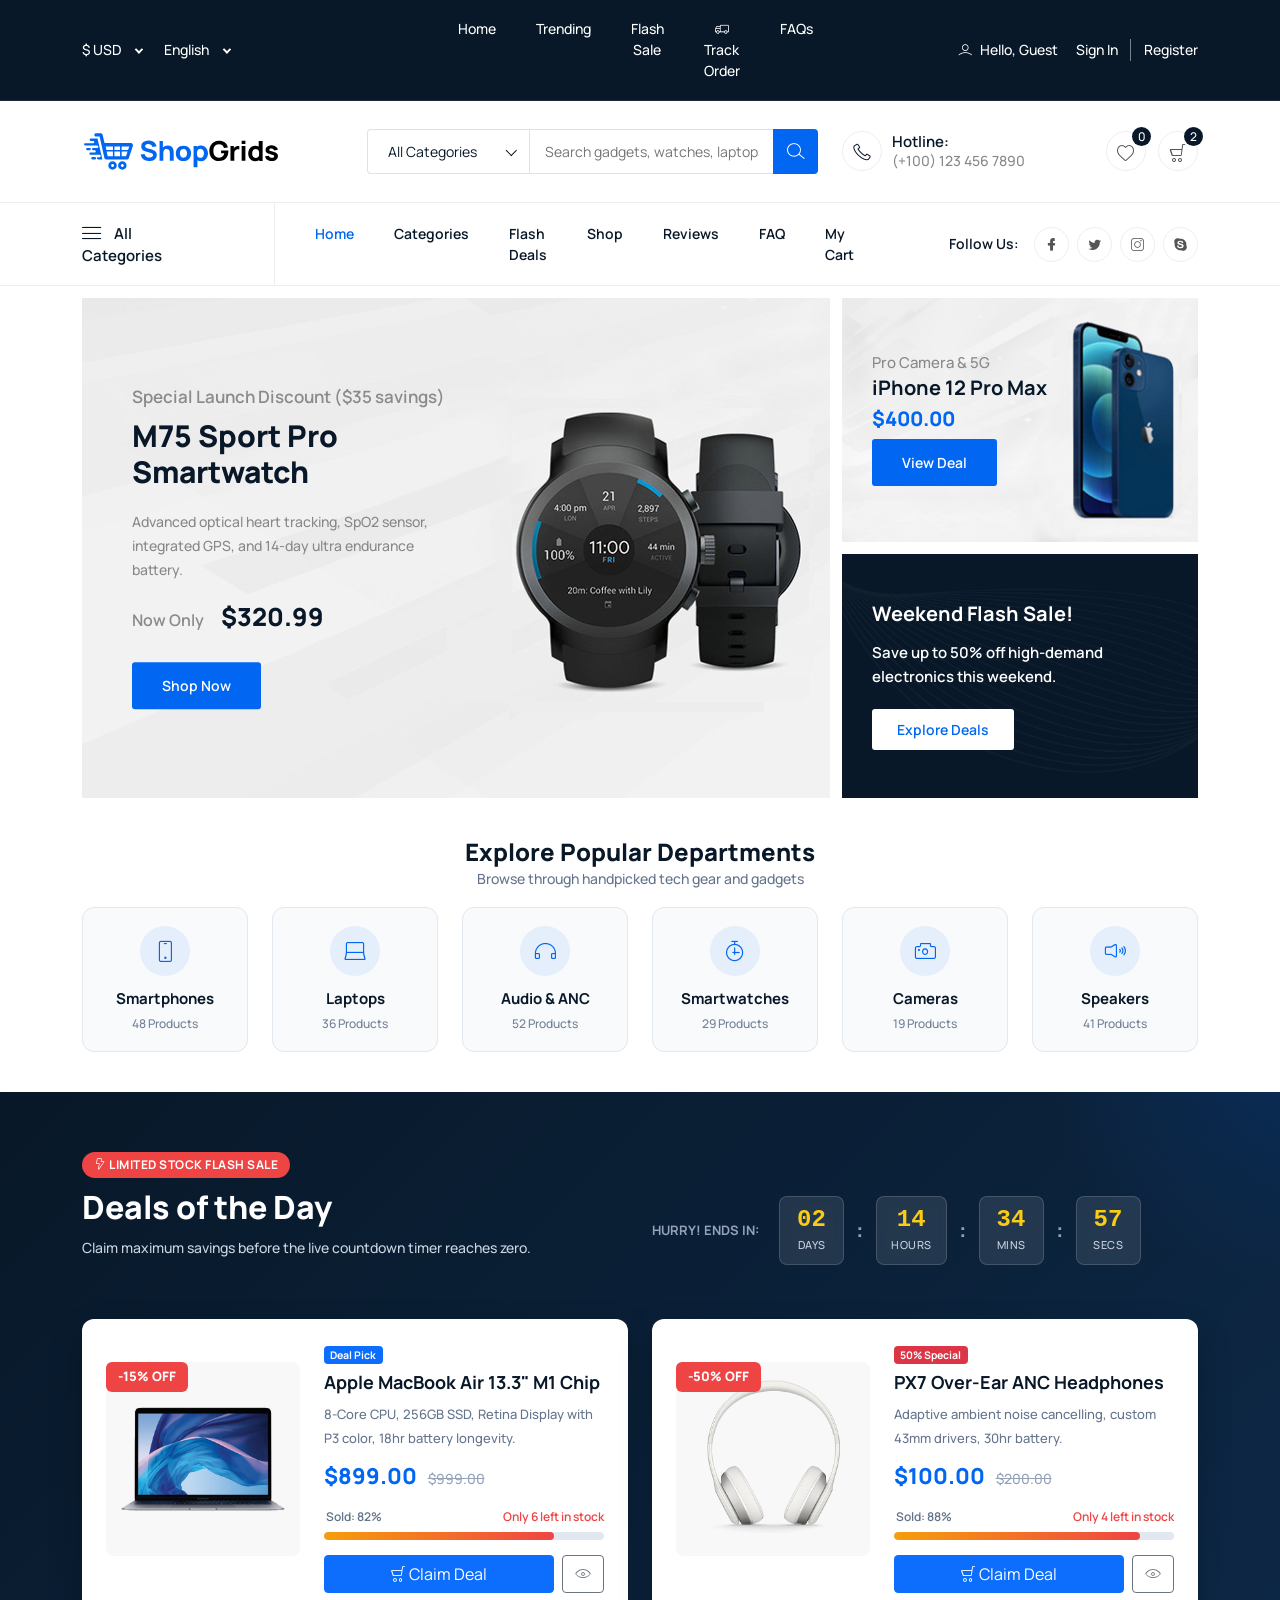
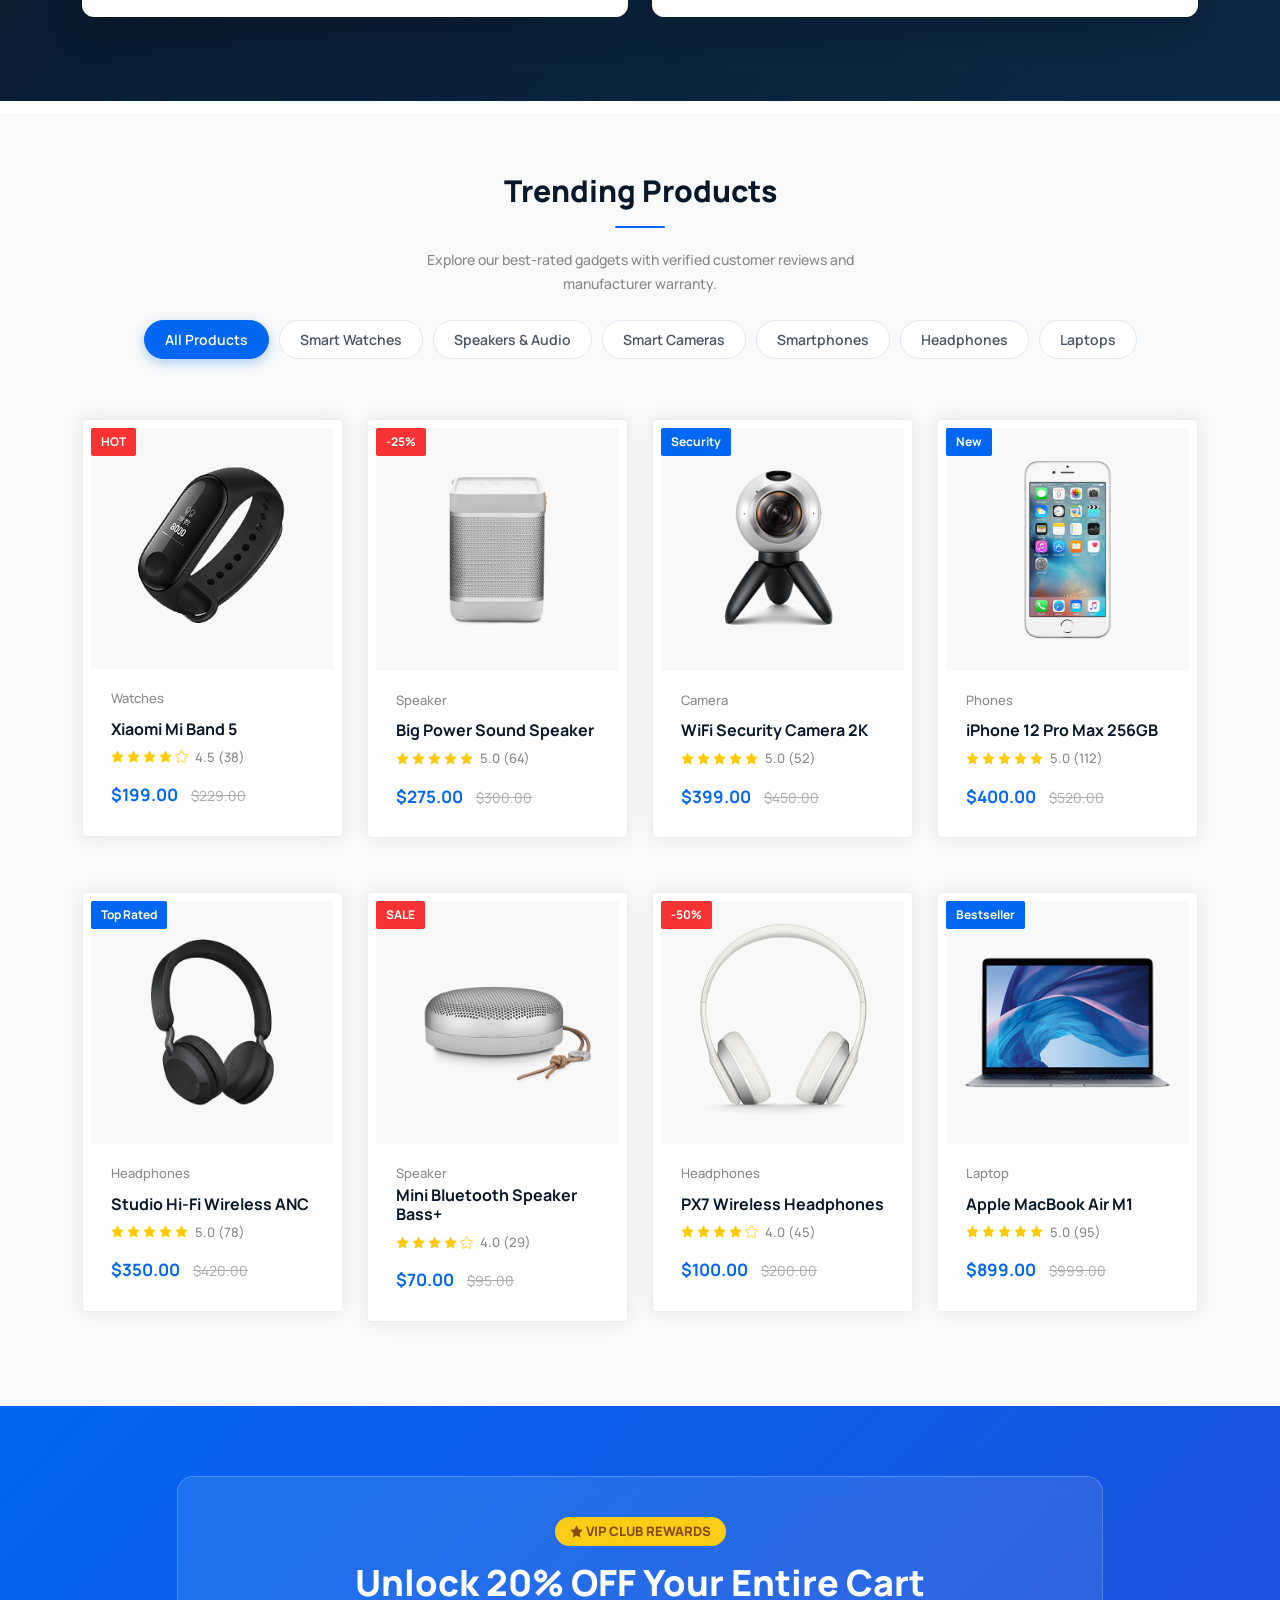
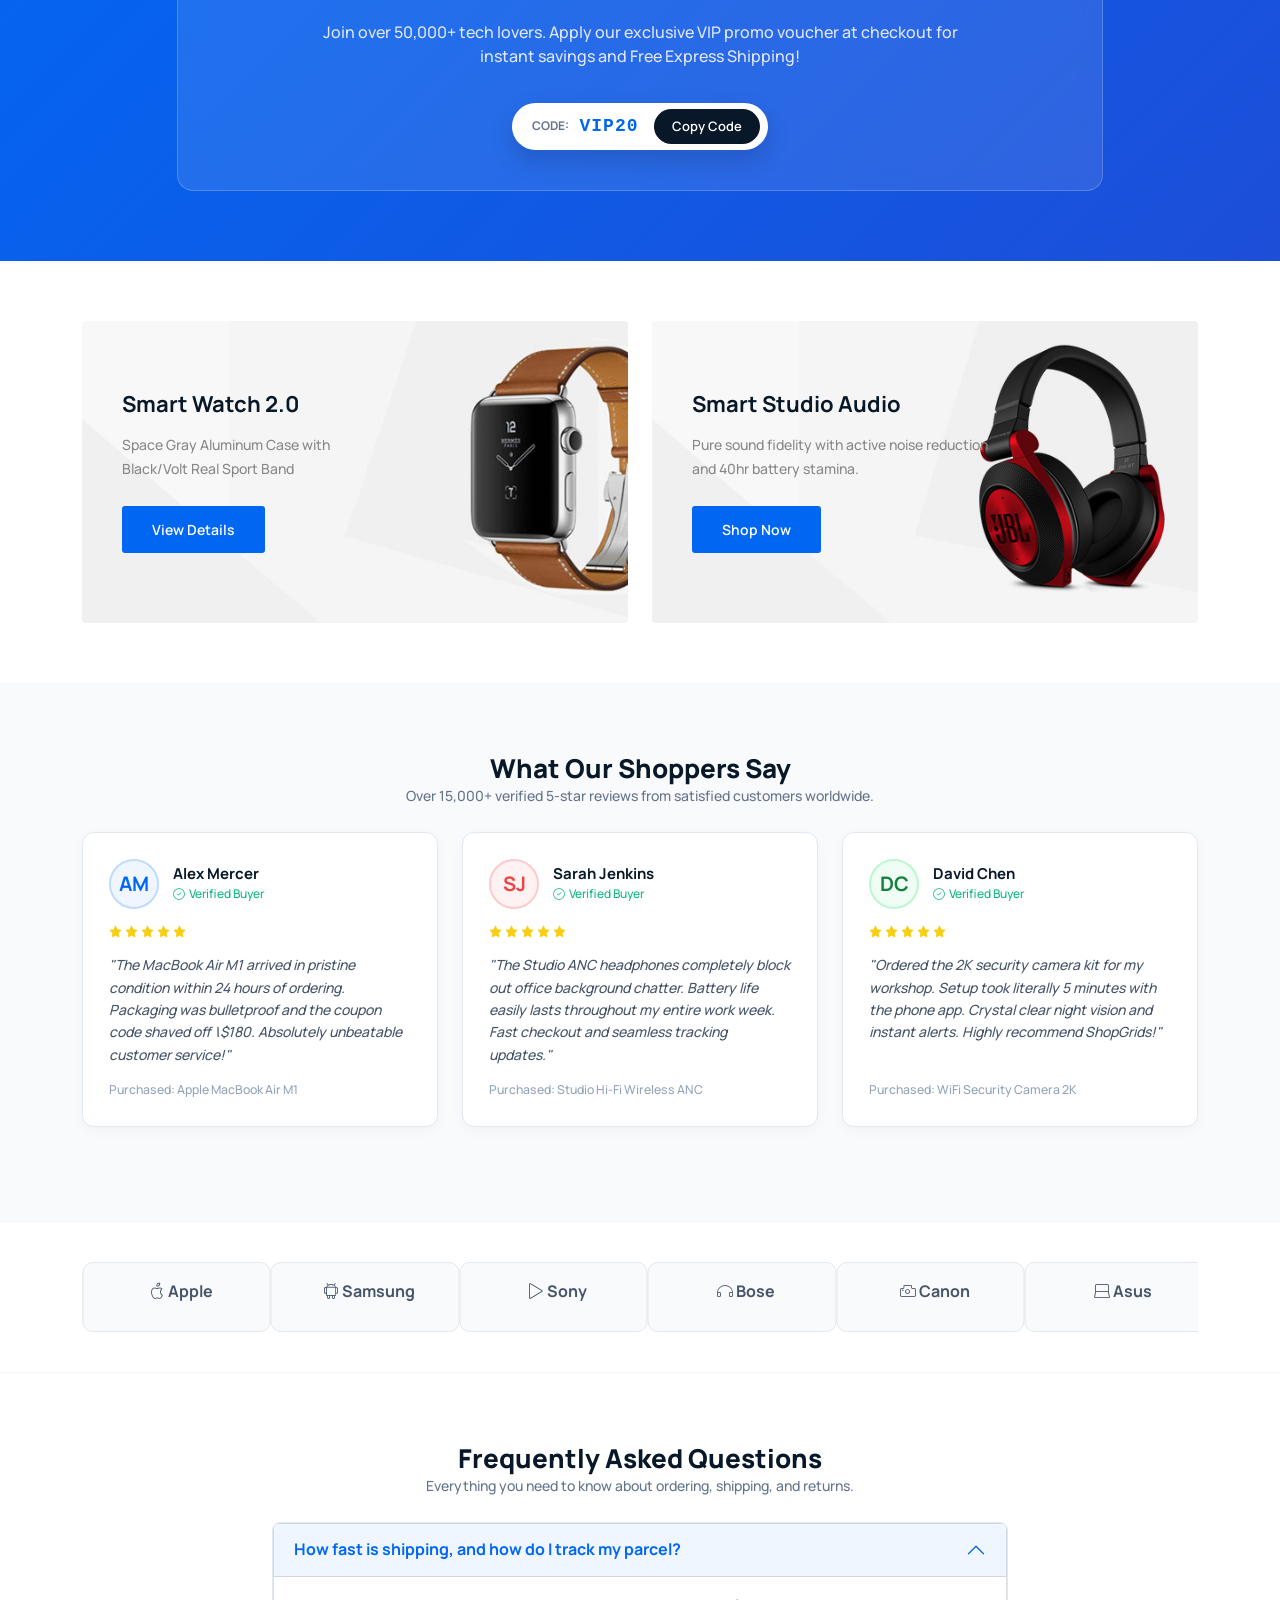
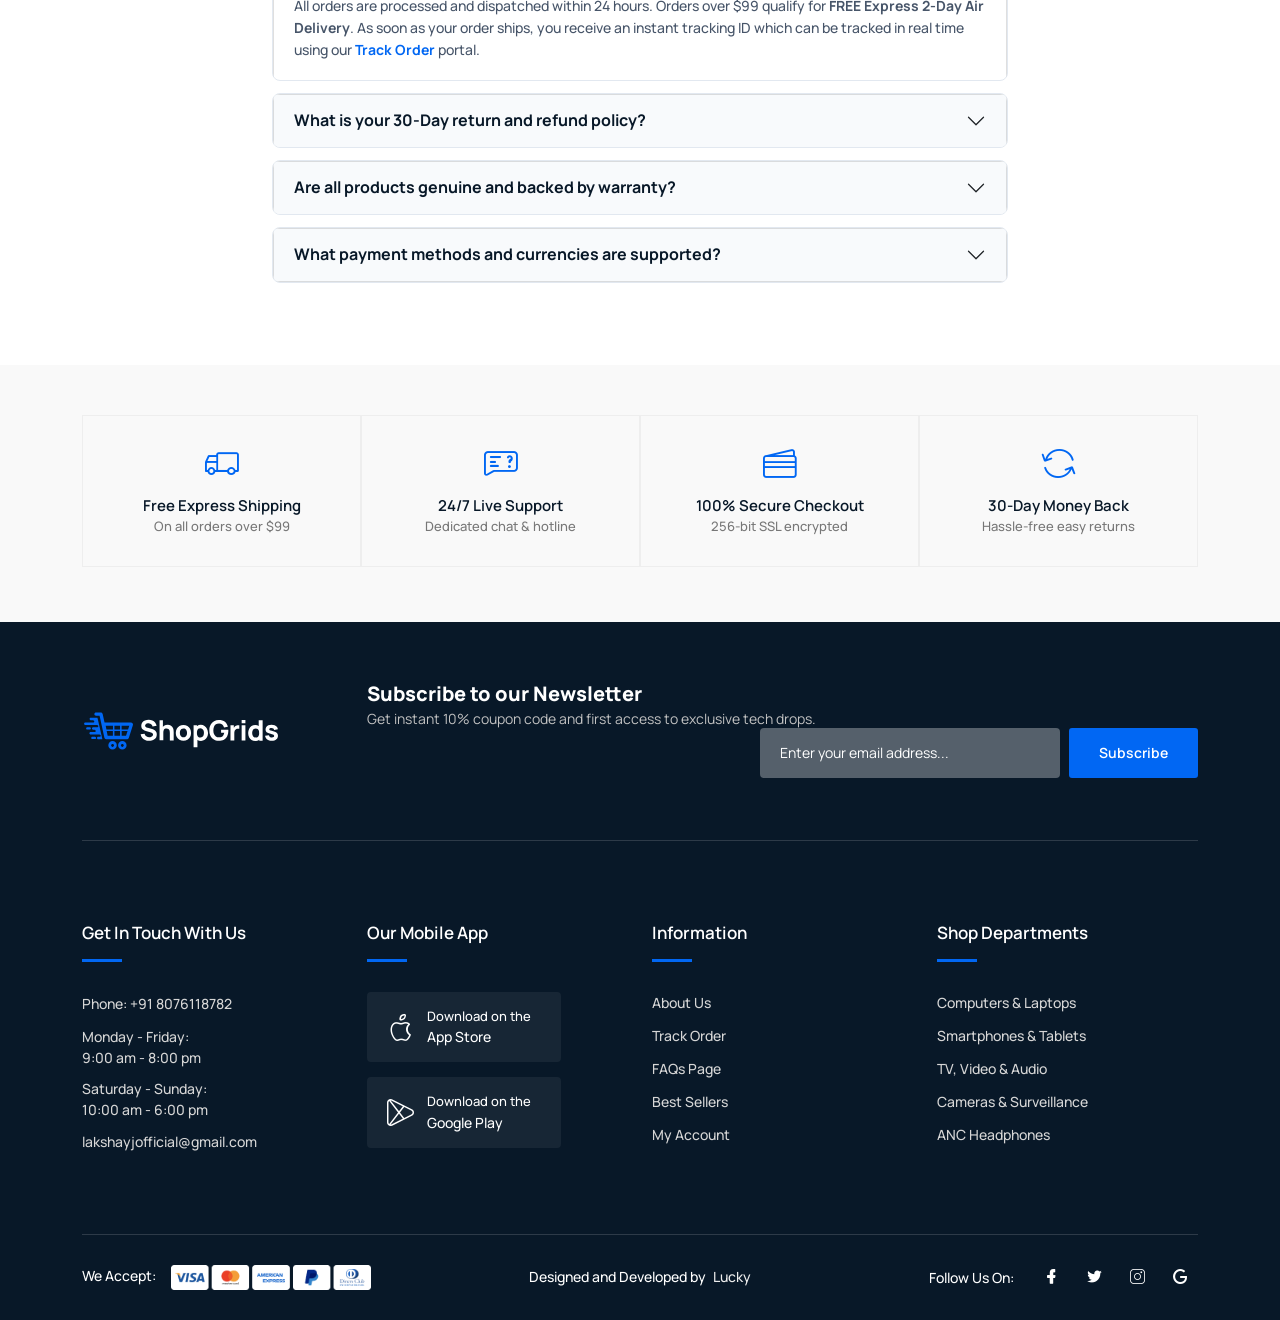
==== commit 4b2cd584: "." ====
--- a/index.html
+++ b/index.html
@@ -1,856 +1,1807 @@
-<!DOCTYPE html>
-<html class="no-js" lang="zxx">
-
-<head>
-    <meta charset="utf-8" />
-    <meta http-equiv="x-ua-compatible" content="ie=edge" /> 
-    <title>ShopGrids</title> 
-    <meta name="description" content="" /> 
-    <meta name="viewport" content="width=device-width, initial-scale=1" /> 
-    <link rel="shortcut icon" type="image/x-icon" href="assets/images/favicon.svg" /> 
- 
-    <!-- ========================= CSS here ========================= --> 
-    <link rel="stylesheet" href="assets/css/bootstrap.min.css" /> 
-    <link rel="stylesheet" href="assets/css/LineIcons.3.0.css" /> 
-    <link rel="stylesheet" href="assets/css/tiny-slider.css" /> 
-    <link rel="stylesheet" href="assets/css/glightbox.min.css" /> 
-    <link rel="stylesheet" href="assets/css/main.css" /> 
- 
-</head> 
-
-<body>
-  
-    <!-- Start Header Area -->
-    <header class="header navbar-area">
-        </div>
-        <!-- End Topbar -->
-        <div class="col-lg-3 col-md-3 col-7">
-            <!-- Start Header Logo -->
-            <a class="navbar-brand" href="index.html">
-            </a>
-            <!-- End Header Logo -->
-        </div>
-
-
-        <div class="navbar-cart">
-            <div class="wishlist">
-
-            </div>
-            <div class="cart-items">
-
-                <!-- Shopping Item -->
-                <div class="shopping-item">
-                    <div class="dropdown-cart-header">
-                        <span>2 Items</span>
-                        <a href="cart.html">View Cart</a>
-                    </div>
-                    <ul class="shopping-list">
-                        <li>
-                            <a href="javascript:void(0)" class="remove" title="Remove this item"><i
-                                    class="lni lni-close"></i></a>
-                            <div class="cart-img-head">
-                                <a class="cart-img" href="product-details.html"><img
-                                        src="assets/images/header/cart-items/item1.jpg" alt="#"></a>
-                            </div>
-
-                            <div class="content">
-                                <h4><a href="product-details.html">
-                                        Apple Watch Series 6</a></h4>
-                                <p class="quantity">1x - <span class="amount">$99.00</span></p>
-                            </div>
-                        </li>
-                        <li>
-                            <a href="javascript:void(0)" class="remove" title="Remove this item"><i
-                                    class="lni lni-close"></i></a>  
-                            <div class="cart-img-head">  
-                                <a class="cart-img" href="product-details.html"><img  
-                                        src="assets/images/header/cart-items/item2.jpg" alt="#"></a>  
-                            </div>
-                            <div class="content"> 
-                                <h4><a href="product-details.html">Wi-Fi Smart Camera</a></h4> 
-                                <p class="quantity">1x - <span class="amount">$35.00</span></p> 
-                            </div>   
-                        </li>   
-                    </ul>  
-                    <div class="bottom">  
-                        <div class="total">  
-                            <span>Total</span> 
-                            <span class="total-amount">$134.00</span>
-                        </div>
-                        <div class="button">
-                            <a href="checkout.html" class="btn animate">Checkout</a>
-                        </div>
-                    </div>
-                </div>
-                <!--/ End Shopping Item -->
-            </div>
-        </div>
-        </div>
-        </div>
-        </div>
-        </div>
-        </div>
-        <!-- End Header Middle -->
-        <!-- Start Header Bottom -->
-        <div class="container">
-            <div class="row align-items-center">
-                <div class="col-lg-8 col-md-6 col-12">
-                    <div class="nav-inner">
-                        <!-- Start Mega Category Menu -->
-                        <div class="mega-category-menu">
-                            <span class="cat-button"><i class="lni lni-menu"></i>All Categories</span>
-                            <ul class="sub-category">
-                                <li><a href="product-grids.html">Electronics <i class="lni lni-chevron-right"></i></a>
-                                    <ul class="inner-sub-category">
-                                        <li><a href="product-grids.html">Digital Cameras</a></li>
-                                        <li><a href="product-grids.html">Camcorders</a></li>
-                                        <li><a href="product-grids.html">Camera Drones</a></li>
-                                        <li><a href="product-grids.html">Smart Watches</a></li>
-                                        <li><a href="product-grids.html">Headphones</a></li>
-                                        <li><a href="product-grids.html">MP3 Players</a></li>
-                                        <li><a href="product-grids.html">Microphones</a></li>
-                                        <li><a href="product-grids.html">Chargers</a></li>
-                                        <li><a href="product-grids.html">Batteries</a></li>
-                                        <li><a href="product-grids.html">Cables & Adapters</a></li>
-                                    </ul>
-                                </li>
-                                <li><a href="product-grids.html">accessories</a></li>
-                                <li><a href="product-grids.html">Televisions</a></li>
-                                <li><a href="product-grids.html">best selling</a></li>
-                                <li><a href="product-grids.html">top 100 offer</a></li>
-                                <li><a href="product-grids.html">sunglass</a></li>
-                                <li><a href="product-grids.html">watch</a></li>
-                                <li><a href="product-grids.html">man’s product</a></li>
-                                <li><a href="product-grids.html">Home Audio & Theater</a></li>
-                                <li><a href="product-grids.html">Computers & Tablets </a></li>
-                                <li><a href="product-grids.html">Video Games </a></li>
-                                <li><a href="product-grids.html">Home Appliances </a></li>
-                            </ul>
-                        </div>
-                        <!-- End Mega Category Menu -->
-                        <!-- Start Navbar -->
-                        <nav class="navbar navbar-expand-lg">
-                            <button class="navbar-toggler mobile-menu-btn" type="button" data-bs-toggle="collapse"
-                                data-bs-target="#navbarSupportedContent" aria-controls="navbarSupportedContent"
-                                aria-expanded="false" aria-label="Toggle navigation">
-                                <span class="toggler-icon"></span>
-                                <span class="toggler-icon"></span>
-                                <span class="toggler-icon"></span>
-                            </button>
-                            <div class="collapse navbar-collapse sub-menu-bar" id="navbarSupportedContent">
-                                <ul id="nav" class="navbar-nav ms-auto">
-                                    <li class="nav-item">
-                                        <a href="index.html" class="active" aria-label="Toggle navigation">Home</a>
-                                    </li>
-                                    <li class="nav-item">
-                                        <a class="dd-menu collapsed" href="javascript:void(0)" data-bs-toggle="collapse"
-                                            data-bs-target="#submenu-1-2" aria-controls="navbarSupportedContent"
-                                            aria-expanded="false" aria-label="Toggle navigation">Pages</a>
-                                        <ul class="sub-menu collapse" id="submenu-1-2">
-                                            <li class="nav-item"><a href="about-us.html">About Us</a></li>
-                                            <li class="nav-item"><a href="faq.html">Faq</a></li>
-                                            <li class="nav-item"><a href="login.html">Login</a></li>
-                                            <li class="nav-item"><a href="register.html">Register</a></li>
-                                            <li class="nav-item"><a href="mail-success.html">Mail Success</a></li>
-                                            <li class="nav-item"><a href="404.html">404 Error</a></li>
-                                        </ul>
-                                    </li>
-                                    <li class="nav-item">
-                                        <a class="dd-menu collapsed" href="javascript:void(0)" data-bs-toggle="collapse"
-                                            data-bs-target="#submenu-1-3" aria-controls="navbarSupportedContent"
-                                            aria-expanded="false" aria-label="Toggle navigation">Shop</a>
-                                        <ul class="sub-menu collapse" id="submenu-1-3">
-                                            <li class="nav-item"><a href="product-grids.html">Shop Grid</a></li>
-                                            <li class="nav-item"><a href="product-list.html">Shop List</a></li>
-                                            <li class="nav-item"><a href="product-details.html">shop Single</a></li>
-                                            <li class="nav-item"><a href="cart.html">Cart</a></li>
-                                            <li class="nav-item"><a href="checkout.html">Checkout</a></li>
-                                        </ul>
-                                    </li>
-                                    <li class="nav-item">
-                                        <a class="dd-menu collapsed" href="javascript:void(0)" data-bs-toggle="collapse"
-                                            data-bs-target="#submenu-1-4" aria-controls="navbarSupportedContent"
-                                            aria-expanded="false" aria-label="Toggle navigation">Blog</a>
-                                        <ul class="sub-menu collapse" id="submenu-1-4">
-                                            <li class="nav-item"><a href="blog-grid-sidebar.html">Blog Grid Sidebar</a>
-                                            </li>
-                                            <li class="nav-item"><a href="blog-single.html">Blog Single</a></li>
-                                            <li class="nav-item"><a href="blog-single-sidebar.html">Blog Single
-                                                    Sibebar</a></li>
-                                        </ul>
-                                    </li>
-                                    <li class="nav-item">
-                                        <a href="contact.html" aria-label="Toggle navigation">Contact Us</a>
-                                    </li>
-                                </ul>
-                            </div> <!-- navbar collapse -->
-                        </nav>
-                        <!-- End Navbar -->
-                    </div>
-                </div>
-                <div class="col-lg-4 col-md-6 col-12">
-                    <!-- Start Nav Social -->
-                    <div class="nav-social">
-                        <h5 class="title">Follow Us:</h5>
-                        <ul>
-                            <li>
-                                <a href="javascript:void(0)"><i class="lni lni-facebook-filled"></i></a>
-                            </li>
-                            <li>
-                                <a href="javascript:void(0)"><i class="lni lni-twitter-original"></i></a>
-                            </li>
-                            <li>
-                                <a href="javascript:void(0)"><i class="lni lni-instagram"></i></a>
-                            </li>
-                            <li>
-                                <a href="javascript:void(0)"><i class="lni lni-skype"></i></a>
-                            </li>
-                        </ul>
-                    </div>
-                    <!-- End Nav Social -->
-                </div>
-            </div>
-        </div>
-        <!-- End Header Bottom -->
-    </header>
-    <!-- End Header Area -->
-
-    <!-- Start Hero Area -->
-    <section class="hero-area">
-        <div class="container">
-            <div class="row">
-                <div class="col-lg-8 col-12 custom-padding-right">
-                    <div class="slider-head">
-                        <!-- Start Hero Slider -->
-                        <div class="hero-slider">
-                            <!-- Start Single Slider -->
-                            <div class="single-slider"
-                                style="background-image: url(assets/images/hero/slider-bg1.jpg);">
-                                <div class="content">
-                                    <h2><span>No restocking fee ($35 savings)</span>
-                                        M75 Sport Watch
-                                    </h2>
-                                    <p>Lorem ipsum dolor sit amet, consectetur adipiscing elit, sed do eiusmod tempor
-                                        incididunt ut labore et dolore magna aliqua.</p>
-                                    <h3><span>Now Only</span> $320.99</h3>
-                                    <div class="button">
-                                        <a href="product-grids.html" class="btn">Shop Now</a>
-                                    </div>
-                                </div>
-                            </div>
-                            <!-- End Single Slider -->
-                            <!-- Start Single Slider -->
-                            <div class="single-slider"
-                                style="background-image: url(assets/images/hero/slider-bg2.jpg);">
-                                <div class="content">
-                                    <h2><span>Big Sale Offer</span>
-                                        Get the Best Deal on CCTV Camera
-                                    </h2>
-                                    <p>Lorem ipsum dolor sit amet, consectetur adipiscing elit, sed do eiusmod tempor
-                                        incididunt ut labore et dolore magna aliqua.</p>
-                                    <h3><span>Combo Only:</span> $590.00</h3>
-                                    <div class="button">
-                                        <a href="product-grids.html" class="btn">Shop Now</a>
-                                    </div>
-                                </div>
-                            </div>
-                            <!-- End Single Slider -->
-                        </div>
-                        <!-- End Hero Slider -->
-                    </div>
-                </div>
-                <div class="col-lg-4 col-12">
-                    <div class="row">
-                        <div class="col-lg-12 col-md-6 col-12 md-custom-padding">
-                            <!-- Start Small Banner -->
-                            <div class="hero-small-banner"
-                                style="background-image: url('assets/images/hero/slider-bnr.jpg');">
-                                <div class="content">
-                                    <h2>
-                                        <span>New line required</span>
-                                        iPhone 12 Pro Max
-                                    </h2>
-                                    <h3>$259.99</h3>
-                                </div>
-                            </div>
-                            <!-- End Small Banner -->
-                        </div>
-                        <div class="col-lg-12 col-md-6 col-12">
-                            <!-- Start Small Banner -->
-                            <div class="hero-small-banner style2">
-                                <div class="content">
-                                    <h2>Weekly Sale!</h2>
-                                    <p>Saving up to 50% off all online store items this week.</p>
-                                    <div class="button">
-                                        <a class="btn" href="product-grids.html">Shop Now</a>
-                                    </div>
-                                </div>
-                            </div>
-                            <!-- Start Small Banner -->
-                        </div>
-                    </div>
-                </div>
-            </div>
-        </div>
-    </section>
-    <!-- End Hero Area -->
-
-    <!-- Start Trending Product Area -->
-    <section class="trending-product section" style="margin-top: 12px;">
-        <div class="container">
-            <div class="row">
-                <div class="col-12">
-                    <div class="section-title">
-                        <h2>Trending Product</h2>
-                        <p>There are many variations of passages of Lorem Ipsum available, but the majority have
-                            suffered alteration in some form.</p>
-                    </div>
-                </div>
-            </div>
-            <div class="row">
-                <div class="col-lg-3 col-md-6 col-12">
-                    <!-- Start Single Product -->
-                    <div class="single-product">
-                        <div class="product-image">
-                            <img src="assets/images/products/product-1.jpg" alt="#">
-                            <div class="button">
-                                <a href="product-details.html" class="btn"><i class="lni lni-cart"></i> Add to Cart</a>
-                            </div>
-                        </div>
-                        <div class="product-info">
-                            <span class="category">Watches</span>
-                            <h4 class="title">
-                                <a href="product-grids.html">Xiaomi Mi Band 5</a>
-                            </h4>
-                            <ul class="review">
-                                <li><i class="lni lni-star-filled"></i></li>
-                                <li><i class="lni lni-star-filled"></i></li>
-                                <li><i class="lni lni-star-filled"></i></li>
-                                <li><i class="lni lni-star-filled"></i></li>
-                                <li><i class="lni lni-star"></i></li>
-                                <li><span>4.0 Review(s)</span></li>
-                            </ul>
-                            <div class="price">
-                                <span>$199.00</span>
-                            </div>
-                        </div>
-                    </div>
-                    <!-- End Single Product -->
-                </div>
-                <div class="col-lg-3 col-md-6 col-12">
-                    <!-- Start Single Product -->
-                    <div class="single-product">
-                        <div class="product-image">
-                            <img src="assets/images/products/product-2.jpg" alt="#">
-                            <span class="sale-tag">-25%</span>
-                            <div class="button">
-                                <a href="product-details.html" class="btn"><i class="lni lni-cart"></i> Add to Cart</a>
-                            </div>
-                        </div>
-                        <div class="product-info">
-                            <span class="category">Speaker</span>
-                            <h4 class="title">
-                                <a href="product-grids.html">Big Power Sound Speaker</a>
-                            </h4>
-                            <ul class="review">
-                                <li><i class="lni lni-star-filled"></i></li>
-                                <li><i class="lni lni-star-filled"></i></li>
-                                <li><i class="lni lni-star-filled"></i></li>
-                                <li><i class="lni lni-star-filled"></i></li>
-                                <li><i class="lni lni-star-filled"></i></li>
-                                <li><span>5.0 Review(s)</span></li>
-                            </ul>
-                            <div class="price">
-                                <span>$275.00</span>
-                                <span class="discount-price">$300.00</span>
-                            </div>
-                        </div>
-                    </div>
-                    <!-- End Single Product -->
-                </div>
-                <div class="col-lg-3 col-md-6 col-12">
-                    <!-- Start Single Product -->
-                    <div class="single-product">
-                        <div class="product-image">
-                            <img src="assets/images/products/product-3.jpg" alt="#">
-                            <div class="button">
-                                <a href="product-details.html" class="btn"><i class="lni lni-cart"></i> Add to Cart</a>
-                            </div>
-                        </div>
-                        <div class="product-info">
-                            <span class="category">Camera</span>
-                            <h4 class="title">
-                                <a href="product-grids.html">WiFi Security Camera</a>
-                            </h4>
-                            <ul class="review">
-                                <li><i class="lni lni-star-filled"></i></li>
-                                <li><i class="lni lni-star-filled"></i></li>
-                                <li><i class="lni lni-star-filled"></i></li>
-                                <li><i class="lni lni-star-filled"></i></li>
-                                <li><i class="lni lni-star-filled"></i></li>
-                                <li><span>5.0 Review(s)</span></li>
-                            </ul>
-                            <div class="price">
-                                <span>$399.00</span>
-                            </div>
-                        </div>
-                    </div>
-                    <!-- End Single Product -->
-                </div>
-                <div class="col-lg-3 col-md-6 col-12">
-                    <!-- Start Single Product -->
-                    <div class="single-product">
-                        <div class="product-image">
-                            <img src="assets/images/products/product-4.jpg" alt="#">
-                            <span class="new-tag">New</span>
-                            <div class="button">
-                                <a href="product-details.html" class="btn"><i class="lni lni-cart"></i> Add to Cart</a>
-                            </div>
-                        </div>
-                        <div class="product-info">
-                            <span class="category">Phones</span>
-                            <h4 class="title">
-                                <a href="product-grids.html">iphone 6x plus</a>
-                            </h4>
-                            <ul class="review">
-                                <li><i class="lni lni-star-filled"></i></li>
-                                <li><i class="lni lni-star-filled"></i></li>
-                                <li><i class="lni lni-star-filled"></i></li>
-                                <li><i class="lni lni-star-filled"></i></li>
-                                <li><i class="lni lni-star-filled"></i></li>
-                                <li><span>5.0 Review(s)</span></li>
-                            </ul>
-                            <div class="price">
-                                <span>$400.00</span>
-                            </div>
-                        </div>
-                    </div>
-                    <!-- End Single Product -->
-                </div>
-                <div class="col-lg-3 col-md-6 col-12">
-                    <!-- Start Single Product -->
-                    <div class="single-product">
-                        <div class="product-image">
-                            <img src="assets/images/products/product-5.jpg" alt="#">
-                            <div class="button">
-                                <a href="product-details.html" class="btn"><i class="lni lni-cart"></i> Add to Cart</a>
-                            </div>
-                        </div>
-                        <div class="product-info">
-                            <span class="category">Headphones</span>
-                            <h4 class="title">
-                                <a href="product-grids.html">Wireless Headphones</a>
-                            </h4>
-                            <ul class="review">
-                                <li><i class="lni lni-star-filled"></i></li>
-                                <li><i class="lni lni-star-filled"></i></li>
-                                <li><i class="lni lni-star-filled"></i></li>
-                                <li><i class="lni lni-star-filled"></i></li>
-                                <li><i class="lni lni-star-filled"></i></li>
-                                <li><span>5.0 Review(s)</span></li>
-                            </ul>
-                            <div class="price">
-                                <span>$350.00</span>
-                            </div>
-                        </div>
-                    </div>
-                    <!-- End Single Product -->
-                </div>
-                <div class="col-lg-3 col-md-6 col-12">
-                    <!-- Start Single Product -->
-                    <div class="single-product">
-                        <div class="product-image">
-                            <img src="assets/images/products/product-6.jpg" alt="#">
-                            <div class="button">
-                                <a href="product-details.html" class="btn"><i class="lni lni-cart"></i> Add to Cart</a>
-                            </div>
-                        </div>
-                        <div class="product-info">
-                            <span class="category">Speaker</span>
-                            <h4 class="title">
-                                <a href="product-grids.html">Mini Bluetooth Speaker</a>
-                            </h4>
-                            <ul class="review">
-                                <li><i class="lni lni-star-filled"></i></li>
-                                <li><i class="lni lni-star-filled"></i></li>
-                                <li><i class="lni lni-star-filled"></i></li>
-                                <li><i class="lni lni-star-filled"></i></li>
-                                <li><i class="lni lni-star"></i></li>
-                                <li><span>4.0 Review(s)</span></li>
-                            </ul>
-                            <div class="price">
-                                <span>$70.00</span>
-                            </div>
-                        </div>
-                    </div>
-                    <!-- End Single Product -->
-                </div>
-                <div class="col-lg-3 col-md-6 col-12">
-                    <!-- Start Single Product -->
-                    <div class="single-product">
-                        <div class="product-image">
-                            <img src="assets/images/products/product-7.jpg" alt="#">
-                            <span class="sale-tag">-50%</span>
-                            <div class="button">
-                                <a href="product-details.html" class="btn"><i class="lni lni-cart"></i> Add to Cart</a>
-                            </div>
-                        </div>
-                        <div class="product-info">
-                            <span class="category">Headphones</span>
-                            <h4 class="title">
-                                <a href="product-grids.html">PX7 Wireless Headphones</a>
-                            </h4>
-                            <ul class="review">
-                                <li><i class="lni lni-star-filled"></i></li>
-                                <li><i class="lni lni-star-filled"></i></li>
-                                <li><i class="lni lni-star-filled"></i></li>
-                                <li><i class="lni lni-star-filled"></i></li>
-                                <li><i class="lni lni-star"></i></li>
-                                <li><span>4.0 Review(s)</span></li>
-                            </ul>
-                            <div class="price">
-                                <span>$100.00</span>
-                                <span class="discount-price">$200.00</span>
-                            </div>
-                        </div>
-                    </div>
-                    <!-- End Single Product -->
-                </div>
-                <div class="col-lg-3 col-md-6 col-12">
-                    <!-- Start Single Product -->
-                    <div class="single-product">
-                        <div class="product-image">
-                            <img src="assets/images/products/product-8.jpg" alt="#">
-                            <div class="button">
-                                <a href="product-details.html" class="btn"><i class="lni lni-cart"></i> Add to Cart</a>
-                            </div>
-                        </div>
-                        <div class="product-info">
-                            <span class="category">Laptop</span>
-                            <h4 class="title">
-                                <a href="product-grids.html">Apple MacBook Air</a>
-                            </h4>
-                            <ul class="review">
-                                <li><i class="lni lni-star-filled"></i></li>
-                                <li><i class="lni lni-star-filled"></i></li>
-                                <li><i class="lni lni-star-filled"></i></li>
-                                <li><i class="lni lni-star-filled"></i></li>
-                                <li><i class="lni lni-star-filled"></i></li>
-                                <li><span>5.0 Review(s)</span></li>
-                            </ul>
-                            <div class="price">
-                                <span>$899.00</span>
-                            </div>
-                        </div>
-                    </div>
-                    <!-- End Single Product -->
-                </div>
-            </div>
-        </div>
-    </section>
-    <!-- End Trending Product Area -->
-
-    <!-- Start Call Action Area -->
-    <section class="call-action section">
-        <div class="container">
-            <div class="row ">
-                <div class="col-lg-8 offset-lg-2 col-12">
-                    <div class="inner">
-                        <div class="content">
-                            <h2 class="wow fadeInUp" data-wow-delay=".4s">Currently You are using free<br>
-                                Lite version of ShopGrids</h2>
-                            <p class="wow fadeInUp" data-wow-delay=".6s">Please, purchase full version of the template
-                                to get all pages,<br> features and commercial license.</p>
-                            <div class="button wow fadeInUp" data-wow-delay=".8s">
-                                <a href="javascript:void(0)" class="btn">Purchase Now</a>
-                            </div>
-                        </div>
-                    </div>
-                </div>
-            </div>
-        </div>
-    </section>
-    <!-- End Call Action Area -->
-
-    <!-- Start Banner Area -->
-    <section class="banner section">
-        <div class="container">
-            <div class="row">
-                <div class="col-lg-6 col-md-6 col-12">
-                    <div class="single-banner" style="background-image:url('assets/images/banner/banner-1-bg.jpg')">
-                        <div class="content">
-                            <h2>Smart Watch 2.0</h2>
-                            <p>Space Gray Aluminum Case with <br>Black/Volt Real Sport Band </p>
-                            <div class="button">
-                                <a href="product-grids.html" class="btn">View Details</a>
-                            </div>
-                        </div>
-                    </div>
-                </div>
-                <div class="col-lg-6 col-md-6 col-12">
-                    <div class="single-banner custom-responsive-margin"
-                        style="background-image:url('assets/images/banner/banner-2-bg.jpg')">
-                        <div class="content">
-                            <h2>Smart Headphone</h2>
-                            <p>Lorem ipsum dolor sit amet, <br>eiusmod tempor
-                                incididunt ut labore.</p>
-                            <div class="button">
-                                <a href="product-grids.html" class="btn">Shop Now</a>
-                            </div>
-                        </div>
-                    </div>
-                </div>
-            </div>
-        </div>
-    </section>
-    <!-- End Banner Area -->
-
-    <!-- Start Shipping Info -->
-    <section class="shipping-info">
-        <div class="container">
-            <ul>
-                <!-- Free Shipping -->
-                <li>
-                    <div class="media-icon">
-                        <i class="lni lni-delivery"></i>
-                    </div>
-                    <div class="media-body">
-                        <h5>Free Shipping</h5>
-                        <span>On order over $99</span>
-                    </div>
-                </li>
-                <!-- Money Return -->
-                <li>
-                    <div class="media-icon">
-                        <i class="lni lni-support"></i>
-                    </div>
-                    <div class="media-body">
-                        <h5>24/7 Support.</h5>
-                        <span>Live Chat Or Call.</span>
-                    </div>
-                </li>
-                <!-- Support 24/7 -->
-                <li>
-                    <div class="media-icon">
-                        <i class="lni lni-credit-cards"></i>
-                    </div>
-                    <div class="media-body">
-                        <h5>Online Payment.</h5>
-                        <span>Secure Payment Services.</span>
-                    </div>
-                </li>
-                <!-- Safe Payment -->
-                <li>
-                    <div class="media-icon">
-                        <i class="lni lni-reload"></i>
-                    </div>
-                    <div class="media-body">
-                        <h5>Easy Return.</h5>
-                        <span>Hassle Free Shopping.</span>
-                    </div>
-                </li>
-            </ul>
-        </div>
-    </section>
-    <!-- End Shipping Info -->
-
-    <!-- Start Footer Area -->
-    <footer class="footer">
-        <!-- Start Footer Top -->
-        <div class="footer-top">
-            <div class="container">
-                <div class="inner-content">
-                    <div class="row">
-                        <div class="col-lg-3 col-md-4 col-12">
-                            <div class="footer-logo">
-                                <a href="index.html">
-                                    <img src="assets/images/logo/white-logo.svg" alt="#">
-                                </a>
-                            </div>
-                        </div>
-                        <div class="col-lg-9 col-md-8 col-12">
-                            <div class="footer-newsletter">
-                                <h4 class="title">
-                                    Subscribe to our Newsletter
-                                    <span>Get all the latest information, Sales and Offers.</span>
-                                </h4>
-                                <div class="newsletter-form-head">
-                                    <form action="#" method="get" target="_blank" class="newsletter-form">
-                                        <input name="EMAIL" placeholder="Email address here..." type="email">
-                                        <div class="button">
-                                            <button class="btn">Subscribe<span class="dir-part"></span></button>
-                                        </div>
-                                    </form>
-                                </div>
-                            </div>
-                        </div>
-                    </div>
-                </div>
-            </div>
-        </div>
-        <!-- End Footer Top -->
-        <!-- Start Footer Middle -->
-        <div class="footer-middle">
-            <div class="container">
-                <div class="bottom-inner">
-                    <div class="row">
-                        <div class="col-lg-3 col-md-6 col-12">
-                            <!-- Single Widget -->
-                            <div class="single-footer f-contact">
-                                <h3>Get In Touch With Us</h3>
-                                <p class="phone">Phone: +91 8076118782</p>
-                                <ul>
-                                    <li><span>Monday-Friday: </span> 9.00 am - 8.00 pm</li>
-                                    <li><span>Saturday: </span> 10.00 am - 6.00 pm</li>
-                                </ul>
-                                <p class="mail">
-                                    <a href="mailto:support@shopgrids.com">lakshayjofficial@gmail.com</a>
-                                </p>
-                            </div>
-                            <!-- End Single Widget -->
-                        </div>
-                        <div class="col-lg-3 col-md-6 col-12">
-                            <!-- Single Widget -->
-                            <div class="single-footer our-app">
-                                <h3>Our Mobile App</h3>
-                                <ul class="app-btn">
-                                    <li>
-                                        <a href="javascript:void(0)">
-                                            <i class="lni lni-apple"></i>
-                                            <span class="small-title">Download on the</span>
-                                            <span class="big-title">App Store</span>
-                                        </a>
-                                    </li>
-                                    <li>
-                                        <a href="javascript:void(0)">
-                                            <i class="lni lni-play-store"></i>
-                                            <span class="small-title">Download on the</span>
-                                            <span class="big-title">Google Play</span>
-                                        </a>
-                                    </li>
-                                </ul>
-                            </div>
-                            <!-- End Single Widget -->
-                        </div>
-                        <div class="col-lg-3 col-md-6 col-12">
-                            <!-- Single Widget -->
-                            <div class="single-footer f-link">
-                                <h3>Information</h3>
-                                <ul>
-                                    <li><a href="javascript:void(0)">About Us</a></li>
-                                    <li><a href="javascript:void(0)">Contact Us</a></li>
-                                    <li><a href="javascript:void(0)">Downloads</a></li>
-                                    <li><a href="javascript:void(0)">Sitemap</a></li>
-                                    <li><a href="javascript:void(0)">FAQs Page</a></li>
-                                </ul>
-                            </div>
-                            <!-- End Single Widget -->
-                        </div>
-                        <div class="col-lg-3 col-md-6 col-12">
-                            <!-- Single Widget -->
-                            <div class="single-footer f-link">
-                                <h3>Shop Departments</h3>
-                                <ul>
-                                    <li><a href="javascript:void(0)">Computers & Accessories</a></li>
-                                    <li><a href="javascript:void(0)">Smartphones & Tablets</a></li>
-                                    <li><a href="javascript:void(0)">TV, Video & Audio</a></li>
-                                    <li><a href="javascript:void(0)">Cameras, Photo & Video</a></li>
-                                    <li><a href="javascript:void(0)">Headphones</a></li>
-                                </ul>
-                            </div>
-                            <!-- End Single Widget -->
-                        </div>
-                    </div>
-                </div>
-            </div>
-        </div>
-        <!-- End Footer Middle -->
-        <!-- Start Footer Bottom -->
-        <div class="footer-bottom">
-            <div class="container">
-                <div class="inner-content">
-                    <div class="row align-items-center">
-                        <div class="col-lg-4 col-12">
-                            <div class="payment-gateway">
-                                <span>We Accept:</span>
-                                <img src="assets/images/footer/credit-cards-footer.png" alt="#">
-                            </div>
-                        </div>
-                        <div class="col-lg-4 col-12">
-                            <div class="copyright">
-                                <p>Designed and Developed by<a href="https://www.linkedin.com/in/lakshay-542533371/"
-                                        rel="nofollow" target="_blank">Lucky</a></p>
-                            </div>
-                        </div>
-                        <div class="col-lg-4 col-12">
-                            <ul class="socila">
-                                <li>
-                                    <span>Follow Us On:</span>
-                                </li>
-                                <li><a href="javascript:void(0)"><i class="lni lni-facebook-filled"></i></a></li>
-                                <li><a href="javascript:void(0)"><i class="lni lni-twitter-original"></i></a></li>
-                                <li><a href="javascript:void(0)"><i class="lni lni-instagram"></i></a></li>
-                                <li><a href="javascript:void(0)"><i class="lni lni-google"></i></a></li>
-                            </ul>
-                        </div>
-                    </div>
-                </div>
-            </div>
-        </div>
-        <!-- End Footer Bottom -->
-    </footer>
-    <!--/ End Footer Area -->
-
-    <!-- ========================= scroll-top ========================= -->
-    <a href="#" class="scroll-top">
-        <i class="lni lni-chevron-up"></i>
-    </a>
-
-    <!-- ========================= JS here ========================= -->
-    <script src="assets/js/bootstrap.min.js"></script>
-    <script src="assets/js/tiny-slider.js"></script>
-    <script src="assets/js/glightbox.min.js"></script>
-    <script src="assets/js/main.js"></script>
-    <script type="text/javascript">
-        //========= Hero Slider 
-        tns({
-            container: '.hero-slider',
-            slideBy: 'page',
-            autoplay: true,
-            autoplayButtonOutput: false,
-            mouseDrag: true,
-            gutter: 0,
-            items: 1,
-            nav: false,
-            controls: true,
-            controlsText: ['<i class="lni lni-chevron-left"></i>', '<i class="lni lni-chevron-right"></i>'],
-        });
-
-        //======== Brand Slider
-        tns({
-            container: '.brands-logo-carousel',
-            autoplay: true,
-            autoplayButtonOutput: false,
-            mouseDrag: true,
-            gutter: 15,
-            nav: false,
-            controls: false,
-            responsive: {
-                0: {
-                    items: 1,
-                },
-                540: {
-                    items: 3,
-                },
-                768: {
-                    items: 5,
-                },
-                992: {
-                    items: 6,
-                }
-            }
-        });
-    </script>
-</body>
-
+<!DOCTYPE html>
+<html class="no-js" lang="zxx">
+
+<head>
+    <meta charset="utf-8" />
+    <meta http-equiv="x-ua-compatible" content="ie=edge" />
+    <title>ShopGrids - Premium Electronics, Gadgets & Tech Store</title>
+    <meta name="description" content="Shop the latest smartphones, laptops, smartwatches, cameras, and audio gear with free express shipping and 30-day money-back guarantee." />
+    <meta name="viewport" content="width=device-width, initial-scale=1" />
+    <link rel="shortcut icon" type="image/x-icon" href="assets/images/favicon.svg" />
+
+    <!-- ========================= CSS here ========================= -->
+    <link rel="stylesheet" href="assets/css/bootstrap.min.css" />
+    <link rel="stylesheet" href="assets/css/LineIcons.3.0.css" />
+    <link rel="stylesheet" href="assets/css/tiny-slider.css" />
+    <link rel="stylesheet" href="assets/css/glightbox.min.css" />
+    <link rel="stylesheet" href="assets/css/main.css" />
+    <link rel="stylesheet" href="assets/css/ecommerce-features.css" />
+</head>
+
+<body>
+    <!-- Preloader -->
+    <div class="preloader">
+        <div class="preloader-inner">
+            <div class="preloader-icon">
+                <span></span>
+                <span></span>
+            </div>
+        </div>
+    </div>
+    <!-- /End Preloader -->
+
+    <!-- Start Header Area -->
+    <header class="header navbar-area">
+        <!-- Start Topbar -->
+        <div class="topbar">
+            <div class="container">
+                <div class="row align-items-center">
+                    <div class="col-lg-4 col-md-4 col-12">
+                        <div class="top-left">
+                            <ul class="menu-top-link">
+                                <li>
+                                    <div class="select-position">
+                                        <select id="select4" title="Select Currency">
+                                            <option value="0" selected>$ USD</option>
+                                            <option value="1">€ EURO</option>
+                                            <option value="2">$ CAD</option>
+                                            <option value="3">₹ INR</option>
+                                            <option value="4">¥ CNY</option>
+                                            <option value="5">৳ BDT</option>
+                                        </select>
+                                    </div>
+                                </li>
+                                <li>
+                                    <div class="select-position">
+                                        <select id="select5" title="Select Language">
+                                            <option value="0" selected>English</option>
+                                            <option value="1">Español</option>
+                                            <option value="2">Français</option>
+                                            <option value="3">Deutsch</option>
+                                            <option value="4">हिन्दी</option>
+                                        </select>
+                                    </div>
+                                </li>
+                            </ul>
+                        </div>
+                    </div>
+                    <div class="col-lg-4 col-md-4 col-12 d-none d-md-block">
+                        <div class="top-middle text-center">
+                            <ul class="useful-links">
+                                <li><a href="index.html">Home</a></li>
+                                <li><a href="#trendingProductsArea">Trending</a></li>
+                                <li><a href="#flashDealsSection">Flash Sale</a></li>
+                                <li><a href="javascript:void(0)" onclick="ShopApp.trackOrder('SG-2026-8941')"><i class="lni lni-delivery"></i> Track Order</a></li>
+                                <li><a href="#faqSection">FAQs</a></li>
+                            </ul>
+                        </div>
+                    </div>
+                    <div class="col-lg-4 col-md-4 col-12">
+                        <div class="top-end">
+                            <div class="user" id="headerUserGreeting">
+                                <i class="lni lni-user"></i>
+                                Hello, Guest
+                            </div>
+                            <ul class="user-login">
+                                <li>
+                                    <a href="javascript:void(0)" data-bs-toggle="modal" data-bs-target="#authModal">Sign In</a>
+                                </li>
+                                <li>
+                                    <a href="javascript:void(0)" data-bs-toggle="modal" data-bs-target="#authModal">Register</a>
+                                </li>
+                            </ul>
+                        </div>
+                    </div>
+                </div>
+            </div>
+        </div>
+        <!-- End Topbar -->
+
+        <!-- Start Header Middle -->
+        <div class="header-middle">
+            <div class="container">
+                <div class="row align-items-center">
+                    <div class="col-lg-3 col-md-3 col-7">
+                        <!-- Start Header Logo -->
+                        <a class="navbar-brand d-flex align-items-center gap-2" href="index.html">
+                            <img src="assets/images/logo/logo.svg" alt="ShopGrids Logo">
+                        </a>
+                        <!-- End Header Logo -->
+                    </div>
+                    <div class="col-lg-5 col-md-7 d-xs-none">
+                        <!-- Start Main Menu Search -->
+                        <div class="main-menu-search">
+                            <div class="navbar-search search-style-5">
+                                <div class="search-select">
+                                    <div class="select-position">
+                                        <select id="searchCategorySelect">
+                                            <option value="all" selected>All Categories</option>
+                                            <option value="watches">Smart Watches</option>
+                                            <option value="speaker">Speakers & Audio</option>
+                                            <option value="camera">Smart Cameras</option>
+                                            <option value="phones">Smartphones</option>
+                                            <option value="headphones">Headphones</option>
+                                            <option value="laptop">Laptops</option>
+                                        </select>
+                                    </div>
+                                </div>
+                                <div class="search-input">
+                                    <input type="text" id="mainSearchInput" placeholder="Search gadgets, watches, laptops, audio..." autocomplete="off">
+                                </div>
+                                <div class="search-btn">
+                                    <button type="button" id="mainSearchBtn" title="Search"><i class="lni lni-search-alt"></i></button>
+                                </div>
+                            </div>
+                            <!-- Autocomplete live dropdown -->
+                            <div id="searchSuggestionsDropdown" class="search-suggestions-dropdown"></div>
+                        </div>
+                        <!-- End Main Menu Search -->
+                    </div>
+                    <div class="col-lg-4 col-md-2 col-5">
+                        <div class="middle-right-area">
+                            <div class="nav-hotline d-none d-xl-flex">
+                                <i class="lni lni-phone"></i>
+                                <h3>Hotline:
+                                    <span><a href="tel:+1001234567890" style="color:inherit;text-decoration:none;">(+100) 123 456 7890</a></span>
+                                </h3>
+                            </div>
+                            <div class="navbar-cart">
+                                <div class="wishlist">
+                                    <a href="javascript:void(0)" title="View Wishlist">
+                                        <i class="lni lni-heart"></i>
+                                        <span class="total-items">0</span>
+                                    </a>
+                                </div>
+                                <div class="cart-items">
+                                    <a href="javascript:void(0)" class="main-btn" title="View Cart">
+                                        <i class="lni lni-cart"></i>
+                                        <span class="total-items">2</span>
+                                    </a>
+                                    <!-- Shopping Item Dropdown -->
+                                    <div class="shopping-item">
+                                        <div class="dropdown-cart-header">
+                                            <span>2 Items</span>
+                                            <a href="javascript:void(0)" onclick="ShopApp.openCartDrawer()">View Cart</a>
+                                        </div>
+                                        <ul class="shopping-list">
+                                            <!-- Dynamically populated by ShopApp -->
+                                        </ul>
+                                        <div class="bottom">
+                                            <div class="total">
+                                                <span>Total</span>
+                                                <span class="total-amount">$134.00</span>
+                                            </div>
+                                            <div class="button">
+                                                <a href="javascript:void(0)" onclick="ShopApp.openCheckoutModal()" class="btn animate">Checkout</a>
+                                            </div>
+                                        </div>
+                                    </div>
+                                    <!--/ End Shopping Item Dropdown -->
+                                </div>
+                            </div>
+                        </div>
+                    </div>
+                </div>
+            </div>
+        </div>
+        <!-- End Header Middle -->
+
+        <!-- Start Header Bottom -->
+        <div class="container">
+            <div class="row align-items-center">
+                <div class="col-lg-8 col-md-6 col-12">
+                    <div class="nav-inner">
+                        <!-- Start Mega Category Menu -->
+                        <div class="mega-category-menu">
+                            <span class="cat-button"><i class="lni lni-menu"></i>All Categories</span>
+                            <ul class="sub-category">
+                                <li><a href="#trendingProductsArea" onclick="document.querySelector('[data-filter=all]').click()">Electronics <i class="lni lni-chevron-right"></i></a>
+                                    <ul class="inner-sub-category">
+                                        <li><a href="#trendingProductsArea" onclick="document.querySelector('[data-filter=camera]').click()">Digital Cameras</a></li>
+                                        <li><a href="#trendingProductsArea" onclick="document.querySelector('[data-filter=camera]').click()">Security Cameras</a></li>
+                                        <li><a href="#trendingProductsArea" onclick="document.querySelector('[data-filter=watches]').click()">Smart Watches</a></li>
+                                        <li><a href="#trendingProductsArea" onclick="document.querySelector('[data-filter=headphones]').click()">ANC Headphones</a></li>
+                                        <li><a href="#trendingProductsArea" onclick="document.querySelector('[data-filter=speaker]').click()">Bluetooth Speakers</a></li>
+                                        <li><a href="#trendingProductsArea" onclick="document.querySelector('[data-filter=laptop]').click()">Laptops & Ultrabooks</a></li>
+                                        <li><a href="#trendingProductsArea" onclick="document.querySelector('[data-filter=phones]').click()">5G Smartphones</a></li>
+                                    </ul>
+                                </li>
+                                <li><a href="#trendingProductsArea" onclick="document.querySelector('[data-filter=watches]').click()">Smart Watches & Fitness</a></li>
+                                <li><a href="#trendingProductsArea" onclick="document.querySelector('[data-filter=headphones]').click()">Audio & Headphones</a></li>
+                                <li><a href="#trendingProductsArea" onclick="document.querySelector('[data-filter=speaker]').click()">Portable Speakers</a></li>
+                                <li><a href="#trendingProductsArea" onclick="document.querySelector('[data-filter=laptop]').click()">Computers & Tablets</a></li>
+                                <li><a href="#trendingProductsArea" onclick="document.querySelector('[data-filter=camera]').click()">Cameras & Surveillance</a></li>
+                                <li><a href="#trendingProductsArea" onclick="document.querySelector('[data-filter=phones]').click()">Mobile Phones</a></li>
+                                <li><a href="#flashDealsSection">Top 100 Flash Deals</a></li>
+                            </ul>
+                        </div>
+                        <!-- End Mega Category Menu -->
+
+                        <!-- Start Navbar -->
+                        <nav class="navbar navbar-expand-lg">
+                            <button class="navbar-toggler mobile-menu-btn" type="button" data-bs-toggle="collapse"
+                                data-bs-target="#navbarSupportedContent" aria-controls="navbarSupportedContent"
+                                aria-expanded="false" aria-label="Toggle navigation">
+                                <span class="toggler-icon"></span>
+                                <span class="toggler-icon"></span>
+                                <span class="toggler-icon"></span>
+                            </button>
+                            <div class="collapse navbar-collapse sub-menu-bar" id="navbarSupportedContent">
+                                <ul id="nav" class="navbar-nav ms-auto">
+                                    <li class="nav-item">
+                                        <a href="index.html" class="active" aria-label="Toggle navigation">Home</a>
+                                    </li>
+                                    <li class="nav-item">
+                                        <a href="#featuredCategories" aria-label="Toggle navigation">Categories</a>
+                                    </li>
+                                    <li class="nav-item">
+                                        <a href="#flashDealsSection" aria-label="Toggle navigation">Flash Deals</a>
+                                    </li>
+                                    <li class="nav-item">
+                                        <a href="#trendingProductsArea" aria-label="Toggle navigation">Shop</a>
+                                    </li>
+                                    <li class="nav-item">
+                                        <a href="#testimonialsSection" aria-label="Toggle navigation">Reviews</a>
+                                    </li>
+                                    <li class="nav-item">
+                                        <a href="#faqSection" aria-label="Toggle navigation">FAQ</a>
+                                    </li>
+                                    <li class="nav-item">
+                                        <a href="javascript:void(0)" onclick="ShopApp.openCartDrawer()" aria-label="Toggle navigation">My Cart</a>
+                                    </li>
+                                </ul>
+                            </div>
+                        </nav>
+                        <!-- End Navbar -->
+                    </div>
+                </div>
+                <div class="col-lg-4 col-md-6 col-12">
+                    <!-- Start Nav Social -->
+                    <div class="nav-social">
+                        <h5 class="title">Follow Us:</h5>
+                        <ul>
+                            <li><a href="javascript:void(0)" title="Facebook"><i class="lni lni-facebook-filled"></i></a></li>
+                            <li><a href="javascript:void(0)" title="Twitter"><i class="lni lni-twitter-original"></i></a></li>
+                            <li><a href="javascript:void(0)" title="Instagram"><i class="lni lni-instagram"></i></a></li>
+                            <li><a href="javascript:void(0)" title="Skype"><i class="lni lni-skype"></i></a></li>
+                        </ul>
+                    </div>
+                    <!-- End Nav Social -->
+                </div>
+            </div>
+        </div>
+        <!-- End Header Bottom -->
+    </header>
+    <!-- End Header Area -->
+
+    <!-- Start Hero Area -->
+    <section class="hero-area">
+        <div class="container">
+            <div class="row">
+                <div class="col-lg-8 col-12 custom-padding-right">
+                    <div class="slider-head">
+                        <!-- Start Hero Slider -->
+                        <div class="hero-slider">
+                            <!-- Start Single Slider 1 -->
+                            <div class="single-slider" style="background-image: url(assets/images/hero/slider-bg1.jpg);">
+                                <div class="content">
+                                    <h2><span>Special Launch Discount ($35 savings)</span>
+                                        M75 Sport Pro Smartwatch
+                                    </h2>
+                                    <p>Advanced optical heart tracking, SpO2 sensor, integrated GPS, and 14-day ultra endurance battery.</p>
+                                    <h3><span>Now Only</span> $320.99</h3>
+                                    <div class="button">
+                                        <a href="javascript:void(0)" onclick="ShopApp.openQuickView('prod-1')" class="btn">Shop Now</a>
+                                    </div>
+                                </div>
+                            </div>
+                            <!-- End Single Slider 1 -->
+                            <!-- Start Single Slider 2 -->
+                            <div class="single-slider" style="background-image: url(assets/images/hero/slider-bg2.jpg);">
+                                <div class="content">
+                                    <h2><span>Mega Security Offer</span>
+                                        Dual 2K Smart AI Home Camera
+                                    </h2>
+                                    <p>360-degree panoramic coverage, full color night vision, motion tracking, and encrypted cloud backup.</p>
+                                    <h3><span>Combo Deal:</span> $399.00</h3>
+                                    <div class="button">
+                                        <a href="javascript:void(0)" onclick="ShopApp.openQuickView('prod-3')" class="btn">Shop Now</a>
+                                    </div>
+                                </div>
+                            </div>
+                            <!-- End Single Slider 2 -->
+                        </div>
+                        <!-- End Hero Slider -->
+                    </div>
+                </div>
+                <div class="col-lg-4 col-12">
+                    <div class="row">
+                        <div class="col-lg-12 col-md-6 col-12 md-custom-padding">
+                            <!-- Start Small Banner -->
+                            <div class="hero-small-banner" style="background-image: url('assets/images/hero/slider-bnr.jpg');">
+                                <div class="content">
+                                    <h2>
+                                        <span>Pro Camera & 5G</span>
+                                        iPhone 12 Pro Max
+                                    </h2>
+                                    <h3>$400.00</h3>
+                                    <div class="button mt-2">
+                                        <a href="javascript:void(0)" onclick="ShopApp.openQuickView('prod-4')" class="btn btn-sm btn-light">View Deal</a>
+                                    </div>
+                                </div>
+                            </div>
+                            <!-- End Small Banner -->
+                        </div>
+                        <div class="col-lg-12 col-md-6 col-12">
+                            <!-- Start Small Banner -->
+                            <div class="hero-small-banner style2">
+                                <div class="content">
+                                    <h2>Weekend Flash Sale!</h2>
+                                    <p>Save up to 50% off high-demand electronics this weekend.</p>
+                                    <div class="button">
+                                        <a class="btn" href="#flashDealsSection">Explore Deals</a>
+                                    </div>
+                                </div>
+                            </div>
+                            <!-- End Small Banner -->
+                        </div>
+                    </div>
+                </div>
+            </div>
+        </div>
+    </section>
+    <!-- End Hero Area -->
+
+    <!-- Start Featured Categories Strip -->
+    <section class="featured-cat-strip" id="featuredCategories">
+        <div class="container">
+            <div class="row">
+                <div class="col-12 text-center mb-3">
+                    <h3 style="font-size:24px;font-weight:800;color:#081828;">Explore Popular Departments</h3>
+                    <p style="color:#64748b;font-size:14px;">Browse through handpicked tech gear and gadgets</p>
+                </div>
+            </div>
+            <div class="row">
+                <div class="col-lg-2 col-md-4 col-6">
+                    <a href="#trendingProductsArea" onclick="document.querySelector('[data-filter=phones]').click()" class="category-pill-card">
+                        <div class="category-pill-icon"><i class="lni lni-mobile"></i></div>
+                        <div class="category-pill-title">Smartphones</div>
+                        <div class="category-pill-count">48 Products</div>
+                    </a>
+                </div>
+                <div class="col-lg-2 col-md-4 col-6">
+                    <a href="#trendingProductsArea" onclick="document.querySelector('[data-filter=laptop]').click()" class="category-pill-card">
+                        <div class="category-pill-icon"><i class="lni lni-laptop"></i></div>
+                        <div class="category-pill-title">Laptops</div>
+                        <div class="category-pill-count">36 Products</div>
+                    </a>
+                </div>
+                <div class="col-lg-2 col-md-4 col-6">
+                    <a href="#trendingProductsArea" onclick="document.querySelector('[data-filter=headphones]').click()" class="category-pill-card">
+                        <div class="category-pill-icon"><i class="lni lni-headphone"></i></div>
+                        <div class="category-pill-title">Audio & ANC</div>
+                        <div class="category-pill-count">52 Products</div>
+                    </a>
+                </div>
+                <div class="col-lg-2 col-md-4 col-6">
+                    <a href="#trendingProductsArea" onclick="document.querySelector('[data-filter=watches]').click()" class="category-pill-card">
+                        <div class="category-pill-icon"><i class="lni lni-timer"></i></div>
+                        <div class="category-pill-title">Smartwatches</div>
+                        <div class="category-pill-count">29 Products</div>
+                    </a>
+                </div>
+                <div class="col-lg-2 col-md-4 col-6">
+                    <a href="#trendingProductsArea" onclick="document.querySelector('[data-filter=camera]').click()" class="category-pill-card">
+                        <div class="category-pill-icon"><i class="lni lni-camera"></i></div>
+                        <div class="category-pill-title">Cameras</div>
+                        <div class="category-pill-count">19 Products</div>
+                    </a>
+                </div>
+                <div class="col-lg-2 col-md-4 col-6">
+                    <a href="#trendingProductsArea" onclick="document.querySelector('[data-filter=speaker]').click()" class="category-pill-card">
+                        <div class="category-pill-icon"><i class="lni lni-volume-high"></i></div>
+                        <div class="category-pill-title">Speakers</div>
+                        <div class="category-pill-count">41 Products</div>
+                    </a>
+                </div>
+            </div>
+        </div>
+    </section>
+    <!-- End Featured Categories Strip -->
+
+    <!-- Start Flash Deals Section with Live Countdown -->
+    <section class="flash-deals-section" id="flashDealsSection">
+        <div class="container position-relative" style="z-index:2;">
+            <div class="row align-items-center mb-4">
+                <div class="col-lg-6 col-12">
+                    <div class="flash-deals-header">
+                        <span class="flash-tag"><i class="lni lni-bolt-alt"></i> Limited Stock Flash Sale</span>
+                        <h2>Deals of the Day</h2>
+                        <p style="color:#cbd5e1;margin-bottom:0;">Claim maximum savings before the live countdown timer reaches zero.</p>
+                    </div>
+                </div>
+                <div class="col-lg-6 col-12 text-lg-end text-start">
+                    <div class="countdown-container">
+                        <span style="font-size:13px;font-weight:700;text-transform:uppercase;color:#94a3b8;margin-right:8px;">HURRY! ENDS IN:</span>
+                        <div class="countdown-box">
+                            <span class="countdown-num" id="cd-days">02</span>
+                            <span class="countdown-label">Days</span>
+                        </div>
+                        <span class="countdown-sep">:</span>
+                        <div class="countdown-box">
+                            <span class="countdown-num" id="cd-hours">14</span>
+                            <span class="countdown-label">Hours</span>
+                        </div>
+                        <span class="countdown-sep">:</span>
+                        <div class="countdown-box">
+                            <span class="countdown-num" id="cd-mins">35</span>
+                            <span class="countdown-label">Mins</span>
+                        </div>
+                        <span class="countdown-sep">:</span>
+                        <div class="countdown-box">
+                            <span class="countdown-num" id="cd-secs">48</span>
+                            <span class="countdown-label">Secs</span>
+                        </div>
+                    </div>
+                </div>
+            </div>
+
+            <div class="row">
+                <!-- Deal 1: MacBook Air -->
+                <div class="col-lg-6 col-12 mb-4">
+                    <div class="deal-product-card" data-deal-id="prod-8">
+                        <div class="row align-items-center">
+                            <div class="col-md-5 col-12">
+                                <div class="deal-product-media">
+                                    <span class="deal-discount-badge">-15% OFF</span>
+                                    <img src="assets/images/products/product-8.jpg" alt="Apple MacBook Air M1" class="img-fluid">
+                                </div>
+                            </div>
+                            <div class="col-md-7 col-12">
+                                <span class="badge bg-primary mb-2">Deal Pick</span>
+                                <h4 style="font-size:18px;font-weight:700;margin-bottom:8px;">Apple MacBook Air 13.3" M1 Chip</h4>
+                                <p style="font-size:13px;color:#64748b;margin-bottom:10px;">8-Core CPU, 256GB SSD, Retina Display with P3 color, 18hr battery longevity.</p>
+                                <div style="margin-bottom:12px;">
+                                    <span class="deal-curr-price" style="font-size:22px;font-weight:800;color:var(--ecom-primary);">$899.00</span>
+                                    <span class="deal-orig-price" style="text-decoration:line-through;color:#94a3b8;margin-left:8px;">$999.00</span>
+                                </div>
+                                <div class="deal-stock-bar-wrap">
+                                    <div class="deal-stock-info">
+                                        <span><i class="lni lni-fire" style="color:#ef4444;"></i> Sold: 82%</span>
+                                        <span style="color:#ef4444;">Only 6 left in stock</span>
+                                    </div>
+                                    <div class="deal-stock-progress">
+                                        <div class="deal-stock-fill" style="width: 82%;"></div>
+                                    </div>
+                                </div>
+                                <div class="d-flex gap-2">
+                                    <button class="btn btn-primary flex-grow-1" onclick="ShopApp.addToCart('prod-8', 1)">
+                                        <i class="lni lni-cart"></i> Claim Deal
+                                    </button>
+                                    <button class="btn btn-outline-secondary" onclick="ShopApp.openQuickView('prod-8')" title="Quick View">
+                                        <i class="lni lni-eye"></i>
+                                    </button>
+                                </div>
+                            </div>
+                        </div>
+                    </div>
+                </div>
+
+                <!-- Deal 2: PX7 ANC Headphones -->
+                <div class="col-lg-6 col-12 mb-4">
+                    <div class="deal-product-card" data-deal-id="prod-7">
+                        <div class="row align-items-center">
+                            <div class="col-md-5 col-12">
+                                <div class="deal-product-media">
+                                    <span class="deal-discount-badge">-50% OFF</span>
+                                    <img src="assets/images/products/product-7.jpg" alt="PX7 Wireless Headphones" class="img-fluid">
+                                </div>
+                            </div>
+                            <div class="col-md-7 col-12">
+                                <span class="badge bg-danger mb-2">50% Special</span>
+                                <h4 style="font-size:18px;font-weight:700;margin-bottom:8px;">PX7 Over-Ear ANC Headphones</h4>
+                                <p style="font-size:13px;color:#64748b;margin-bottom:10px;">Adaptive ambient noise cancelling, custom 43mm drivers, 30hr battery.</p>
+                                <div style="margin-bottom:12px;">
+                                    <span class="deal-curr-price" style="font-size:22px;font-weight:800;color:var(--ecom-primary);">$100.00</span>
+                                    <span class="deal-orig-price" style="text-decoration:line-through;color:#94a3b8;margin-left:8px;">$200.00</span>
+                                </div>
+                                <div class="deal-stock-bar-wrap">
+                                    <div class="deal-stock-info">
+                                        <span><i class="lni lni-fire" style="color:#ef4444;"></i> Sold: 88%</span>
+                                        <span style="color:#ef4444;">Only 4 left in stock</span>
+                                    </div>
+                                    <div class="deal-stock-progress">
+                                        <div class="deal-stock-fill" style="width: 88%;"></div>
+                                    </div>
+                                </div>
+                                <div class="d-flex gap-2">
+                                    <button class="btn btn-primary flex-grow-1" onclick="ShopApp.addToCart('prod-7', 1)">
+                                        <i class="lni lni-cart"></i> Claim Deal
+                                    </button>
+                                    <button class="btn btn-outline-secondary" onclick="ShopApp.openQuickView('prod-7')" title="Quick View">
+                                        <i class="lni lni-eye"></i>
+                                    </button>
+                                </div>
+                            </div>
+                        </div>
+                    </div>
+                </div>
+            </div>
+        </div>
+    </section>
+    <!-- End Flash Deals Section -->
+
+    <!-- Start Trending Product Area -->
+    <section class="trending-product section" id="trendingProductsArea" style="margin-top: 12px; padding: 60px 0;">
+        <div class="container">
+            <div class="row">
+                <div class="col-12">
+                    <div class="section-title text-center mb-4">
+                        <h2>Trending Products</h2>
+                        <p>Explore our best-rated gadgets with verified customer reviews and manufacturer warranty.</p>
+                    </div>
+                </div>
+            </div>
+
+            <!-- Category Filter Tabs -->
+            <div class="category-filter-nav">
+                <button class="filter-tab-btn active" data-filter="all">All Products</button>
+                <button class="filter-tab-btn" data-filter="watches">Smart Watches</button>
+                <button class="filter-tab-btn" data-filter="speaker">Speakers & Audio</button>
+                <button class="filter-tab-btn" data-filter="camera">Smart Cameras</button>
+                <button class="filter-tab-btn" data-filter="phones">Smartphones</button>
+                <button class="filter-tab-btn" data-filter="headphones">Headphones</button>
+                <button class="filter-tab-btn" data-filter="laptop">Laptops</button>
+            </div>
+
+            <div class="row" id="productsGridContainer">
+                <!-- Product 1 -->
+                <div class="col-lg-3 col-md-6 col-12 mb-4">
+                    <div class="single-product" data-product-id="prod-1" data-category="watches">
+                        <div class="product-quick-actions">
+                            <button class="quick-action-btn" data-wishlist-id="prod-1" onclick="ShopApp.toggleWishlist('prod-1')" title="Add to Wishlist">
+                                <i class="lni lni-heart"></i>
+                            </button>
+                            <button class="quick-action-btn" onclick="ShopApp.openQuickView('prod-1')" title="Quick View">
+                                <i class="lni lni-eye"></i>
+                            </button>
+                        </div>
+                        <div class="product-image">
+                            <img src="assets/images/products/product-1.jpg" alt="Xiaomi Mi Band 5">
+                            <span class="sale-tag">HOT</span>
+                            <div class="button">
+                                <a href="javascript:void(0)" onclick="ShopApp.addToCart('prod-1', 1)" class="btn"><i class="lni lni-cart"></i> Add to Cart</a>
+                            </div>
+                        </div>
+                        <div class="product-info">
+                            <span class="category">Watches</span>
+                            <h4 class="title">
+                                <a href="javascript:void(0)" onclick="ShopApp.openQuickView('prod-1')">Xiaomi Mi Band 5</a>
+                            </h4>
+                            <ul class="review">
+                                <li><i class="lni lni-star-filled"></i></li>
+                                <li><i class="lni lni-star-filled"></i></li>
+                                <li><i class="lni lni-star-filled"></i></li>
+                                <li><i class="lni lni-star-filled"></i></li>
+                                <li><i class="lni lni-star"></i></li>
+                                <li><span>4.5 (38)</span></li>
+                            </ul>
+                            <div class="price">
+                                <span>$199.00</span>
+                                <span class="discount-price">$229.00</span>
+                            </div>
+                        </div>
+                    </div>
+                </div>
+
+                <!-- Product 2 -->
+                <div class="col-lg-3 col-md-6 col-12 mb-4">
+                    <div class="single-product" data-product-id="prod-2" data-category="speaker">
+                        <div class="product-quick-actions">
+                            <button class="quick-action-btn" data-wishlist-id="prod-2" onclick="ShopApp.toggleWishlist('prod-2')" title="Add to Wishlist">
+                                <i class="lni lni-heart"></i>
+                            </button>
+                            <button class="quick-action-btn" onclick="ShopApp.openQuickView('prod-2')" title="Quick View">
+                                <i class="lni lni-eye"></i>
+                            </button>
+                        </div>
+                        <div class="product-image">
+                            <img src="assets/images/products/product-2.jpg" alt="Big Power Sound Speaker">
+                            <span class="sale-tag">-25%</span>
+                            <div class="button">
+                                <a href="javascript:void(0)" onclick="ShopApp.addToCart('prod-2', 1)" class="btn"><i class="lni lni-cart"></i> Add to Cart</a>
+                            </div>
+                        </div>
+                        <div class="product-info">
+                            <span class="category">Speaker</span>
+                            <h4 class="title">
+                                <a href="javascript:void(0)" onclick="ShopApp.openQuickView('prod-2')">Big Power Sound Speaker</a>
+                            </h4>
+                            <ul class="review">
+                                <li><i class="lni lni-star-filled"></i></li>
+                                <li><i class="lni lni-star-filled"></i></li>
+                                <li><i class="lni lni-star-filled"></i></li>
+                                <li><i class="lni lni-star-filled"></i></li>
+                                <li><i class="lni lni-star-filled"></i></li>
+                                <li><span>5.0 (64)</span></li>
+                            </ul>
+                            <div class="price">
+                                <span>$275.00</span>
+                                <span class="discount-price">$300.00</span>
+                            </div>
+                        </div>
+                    </div>
+                </div>
+
+                <!-- Product 3 -->
+                <div class="col-lg-3 col-md-6 col-12 mb-4">
+                    <div class="single-product" data-product-id="prod-3" data-category="camera">
+                        <div class="product-quick-actions">
+                            <button class="quick-action-btn" data-wishlist-id="prod-3" onclick="ShopApp.toggleWishlist('prod-3')" title="Add to Wishlist">
+                                <i class="lni lni-heart"></i>
+                            </button>
+                            <button class="quick-action-btn" onclick="ShopApp.openQuickView('prod-3')" title="Quick View">
+                                <i class="lni lni-eye"></i>
+                            </button>
+                        </div>
+                        <div class="product-image">
+                            <img src="assets/images/products/product-3.jpg" alt="WiFi Security Camera">
+                            <span class="new-tag">Security</span>
+                            <div class="button">
+                                <a href="javascript:void(0)" onclick="ShopApp.addToCart('prod-3', 1)" class="btn"><i class="lni lni-cart"></i> Add to Cart</a>
+                            </div>
+                        </div>
+                        <div class="product-info">
+                            <span class="category">Camera</span>
+                            <h4 class="title">
+                                <a href="javascript:void(0)" onclick="ShopApp.openQuickView('prod-3')">WiFi Security Camera 2K</a>
+                            </h4>
+                            <ul class="review">
+                                <li><i class="lni lni-star-filled"></i></li>
+                                <li><i class="lni lni-star-filled"></i></li>
+                                <li><i class="lni lni-star-filled"></i></li>
+                                <li><i class="lni lni-star-filled"></i></li>
+                                <li><i class="lni lni-star-filled"></i></li>
+                                <li><span>5.0 (52)</span></li>
+                            </ul>
+                            <div class="price">
+                                <span>$399.00</span>
+                                <span class="discount-price">$450.00</span>
+                            </div>
+                        </div>
+                    </div>
+                </div>
+
+                <!-- Product 4 -->
+                <div class="col-lg-3 col-md-6 col-12 mb-4">
+                    <div class="single-product" data-product-id="prod-4" data-category="phones">
+                        <div class="product-quick-actions">
+                            <button class="quick-action-btn" data-wishlist-id="prod-4" onclick="ShopApp.toggleWishlist('prod-4')" title="Add to Wishlist">
+                                <i class="lni lni-heart"></i>
+                            </button>
+                            <button class="quick-action-btn" onclick="ShopApp.openQuickView('prod-4')" title="Quick View">
+                                <i class="lni lni-eye"></i>
+                            </button>
+                        </div>
+                        <div class="product-image">
+                            <img src="assets/images/products/product-4.jpg" alt="iPhone 12 Pro Max">
+                            <span class="new-tag">New</span>
+                            <div class="button">
+                                <a href="javascript:void(0)" onclick="ShopApp.addToCart('prod-4', 1)" class="btn"><i class="lni lni-cart"></i> Add to Cart</a>
+                            </div>
+                        </div>
+                        <div class="product-info">
+                            <span class="category">Phones</span>
+                            <h4 class="title">
+                                <a href="javascript:void(0)" onclick="ShopApp.openQuickView('prod-4')">iPhone 12 Pro Max 256GB</a>
+                            </h4>
+                            <ul class="review">
+                                <li><i class="lni lni-star-filled"></i></li>
+                                <li><i class="lni lni-star-filled"></i></li>
+                                <li><i class="lni lni-star-filled"></i></li>
+                                <li><i class="lni lni-star-filled"></i></li>
+                                <li><i class="lni lni-star-filled"></i></li>
+                                <li><span>5.0 (112)</span></li>
+                            </ul>
+                            <div class="price">
+                                <span>$400.00</span>
+                                <span class="discount-price">$520.00</span>
+                            </div>
+                        </div>
+                    </div>
+                </div>
+
+                <!-- Product 5 -->
+                <div class="col-lg-3 col-md-6 col-12 mb-4">
+                    <div class="single-product" data-product-id="prod-5" data-category="headphones">
+                        <div class="product-quick-actions">
+                            <button class="quick-action-btn" data-wishlist-id="prod-5" onclick="ShopApp.toggleWishlist('prod-5')" title="Add to Wishlist">
+                                <i class="lni lni-heart"></i>
+                            </button>
+                            <button class="quick-action-btn" onclick="ShopApp.openQuickView('prod-5')" title="Quick View">
+                                <i class="lni lni-eye"></i>
+                            </button>
+                        </div>
+                        <div class="product-image">
+                            <img src="assets/images/products/product-5.jpg" alt="Studio Wireless Headphones">
+                            <span class="new-tag">Top Rated</span>
+                            <div class="button">
+                                <a href="javascript:void(0)" onclick="ShopApp.addToCart('prod-5', 1)" class="btn"><i class="lni lni-cart"></i> Add to Cart</a>
+                            </div>
+                        </div>
+                        <div class="product-info">
+                            <span class="category">Headphones</span>
+                            <h4 class="title">
+                                <a href="javascript:void(0)" onclick="ShopApp.openQuickView('prod-5')">Studio Hi-Fi Wireless ANC</a>
+                            </h4>
+                            <ul class="review">
+                                <li><i class="lni lni-star-filled"></i></li>
+                                <li><i class="lni lni-star-filled"></i></li>
+                                <li><i class="lni lni-star-filled"></i></li>
+                                <li><i class="lni lni-star-filled"></i></li>
+                                <li><i class="lni lni-star-filled"></i></li>
+                                <li><span>5.0 (78)</span></li>
+                            </ul>
+                            <div class="price">
+                                <span>$350.00</span>
+                                <span class="discount-price">$420.00</span>
+                            </div>
+                        </div>
+                    </div>
+                </div>
+
+                <!-- Product 6 -->
+                <div class="col-lg-3 col-md-6 col-12 mb-4">
+                    <div class="single-product" data-product-id="prod-6" data-category="speaker">
+                        <div class="product-quick-actions">
+                            <button class="quick-action-btn" data-wishlist-id="prod-6" onclick="ShopApp.toggleWishlist('prod-6')" title="Add to Wishlist">
+                                <i class="lni lni-heart"></i>
+                            </button>
+                            <button class="quick-action-btn" onclick="ShopApp.openQuickView('prod-6')" title="Quick View">
+                                <i class="lni lni-eye"></i>
+                            </button>
+                        </div>
+                        <div class="product-image">
+                            <img src="assets/images/products/product-6.jpg" alt="Mini Bluetooth Speaker">
+                            <span class="sale-tag">SALE</span>
+                            <div class="button">
+                                <a href="javascript:void(0)" onclick="ShopApp.addToCart('prod-6', 1)" class="btn"><i class="lni lni-cart"></i> Add to Cart</a>
+                            </div>
+                        </div>
+                        <div class="product-info">
+                            <span class="category">Speaker</span>
+                            <h4 class="title">
+                                <a href="javascript:void(0)" onclick="ShopApp.openQuickView('prod-6')">Mini Bluetooth Speaker Bass+</a>
+                            </h4>
+                            <ul class="review">
+                                <li><i class="lni lni-star-filled"></i></li>
+                                <li><i class="lni lni-star-filled"></i></li>
+                                <li><i class="lni lni-star-filled"></i></li>
+                                <li><i class="lni lni-star-filled"></i></li>
+                                <li><i class="lni lni-star"></i></li>
+                                <li><span>4.0 (29)</span></li>
+                            </ul>
+                            <div class="price">
+                                <span>$70.00</span>
+                                <span class="discount-price">$95.00</span>
+                            </div>
+                        </div>
+                    </div>
+                </div>
+
+                <!-- Product 7 -->
+                <div class="col-lg-3 col-md-6 col-12 mb-4">
+                    <div class="single-product" data-product-id="prod-7" data-category="headphones">
+                        <div class="product-quick-actions">
+                            <button class="quick-action-btn" data-wishlist-id="prod-7" onclick="ShopApp.toggleWishlist('prod-7')" title="Add to Wishlist">
+                                <i class="lni lni-heart"></i>
+                            </button>
+                            <button class="quick-action-btn" onclick="ShopApp.openQuickView('prod-7')" title="Quick View">
+                                <i class="lni lni-eye"></i>
+                            </button>
+                        </div>
+                        <div class="product-image">
+                            <img src="assets/images/products/product-7.jpg" alt="PX7 Wireless Headphones">
+                            <span class="sale-tag">-50%</span>
+                            <div class="button">
+                                <a href="javascript:void(0)" onclick="ShopApp.addToCart('prod-7', 1)" class="btn"><i class="lni lni-cart"></i> Add to Cart</a>
+                            </div>
+                        </div>
+                        <div class="product-info">
+                            <span class="category">Headphones</span>
+                            <h4 class="title">
+                                <a href="javascript:void(0)" onclick="ShopApp.openQuickView('prod-7')">PX7 Wireless Headphones</a>
+                            </h4>
+                            <ul class="review">
+                                <li><i class="lni lni-star-filled"></i></li>
+                                <li><i class="lni lni-star-filled"></i></li>
+                                <li><i class="lni lni-star-filled"></i></li>
+                                <li><i class="lni lni-star-filled"></i></li>
+                                <li><i class="lni lni-star"></i></li>
+                                <li><span>4.0 (45)</span></li>
+                            </ul>
+                            <div class="price">
+                                <span>$100.00</span>
+                                <span class="discount-price">$200.00</span>
+                            </div>
+                        </div>
+                    </div>
+                </div>
+
+                <!-- Product 8 -->
+                <div class="col-lg-3 col-md-6 col-12 mb-4">
+                    <div class="single-product" data-product-id="prod-8" data-category="laptop">
+                        <div class="product-quick-actions">
+                            <button class="quick-action-btn" data-wishlist-id="prod-8" onclick="ShopApp.toggleWishlist('prod-8')" title="Add to Wishlist">
+                                <i class="lni lni-heart"></i>
+                            </button>
+                            <button class="quick-action-btn" onclick="ShopApp.openQuickView('prod-8')" title="Quick View">
+                                <i class="lni lni-eye"></i>
+                            </button>
+                        </div>
+                        <div class="product-image">
+                            <img src="assets/images/products/product-8.jpg" alt="Apple MacBook Air">
+                            <span class="new-tag">Bestseller</span>
+                            <div class="button">
+                                <a href="javascript:void(0)" onclick="ShopApp.addToCart('prod-8', 1)" class="btn"><i class="lni lni-cart"></i> Add to Cart</a>
+                            </div>
+                        </div>
+                        <div class="product-info">
+                            <span class="category">Laptop</span>
+                            <h4 class="title">
+                                <a href="javascript:void(0)" onclick="ShopApp.openQuickView('prod-8')">Apple MacBook Air M1</a>
+                            </h4>
+                            <ul class="review">
+                                <li><i class="lni lni-star-filled"></i></li>
+                                <li><i class="lni lni-star-filled"></i></li>
+                                <li><i class="lni lni-star-filled"></i></li>
+                                <li><i class="lni lni-star-filled"></i></li>
+                                <li><i class="lni lni-star-filled"></i></li>
+                                <li><span>5.0 (95)</span></li>
+                            </ul>
+                            <div class="price">
+                                <span>$899.00</span>
+                                <span class="discount-price">$999.00</span>
+                            </div>
+                        </div>
+                    </div>
+                </div>
+            </div>
+        </div>
+    </section>
+    <!-- End Trending Product Area -->
+
+    <!-- Start VIP Membership Promotional Banner (Replaces template placeholder) -->
+    <section class="vip-banner-area">
+        <div class="container">
+            <div class="row justify-content-center">
+                <div class="col-lg-10 col-12">
+                    <div class="vip-content-box">
+                        <span class="vip-badge"><i class="lni lni-star-filled"></i> VIP Club Rewards</span>
+                        <h2>Unlock 20% OFF Your Entire Cart</h2>
+                        <p>Join over 50,000+ tech lovers. Apply our exclusive VIP promo voucher at checkout for instant savings and Free Express Shipping!</p>
+                        <div class="vip-coupon-pill">
+                            <span style="font-size:12px;color:#64748b;font-weight:700;margin-right:10px;">CODE:</span>
+                            <span class="vip-coupon-code">VIP20</span>
+                            <button class="btn-copy-code" id="btnCopyVipCode">Copy Code</button>
+                        </div>
+                    </div>
+                </div>
+            </div>
+        </div>
+    </section>
+    <!-- End VIP Membership Promotional Banner -->
+
+    <!-- Start Banner Area -->
+    <section class="banner section" style="padding: 60px 0;">
+        <div class="container">
+            <div class="row">
+                <div class="col-lg-6 col-md-6 col-12">
+                    <div class="single-banner" style="background-image:url('assets/images/banner/banner-1-bg.jpg')">
+                        <div class="content">
+                            <h2>Smart Watch 2.0</h2>
+                            <p>Space Gray Aluminum Case with <br>Black/Volt Real Sport Band</p>
+                            <div class="button">
+                                <a href="javascript:void(0)" onclick="ShopApp.openQuickView('prod-1')" class="btn">View Details</a>
+                            </div>
+                        </div>
+                    </div>
+                </div>
+                <div class="col-lg-6 col-md-6 col-12">
+                    <div class="single-banner custom-responsive-margin" style="background-image:url('assets/images/banner/banner-2-bg.jpg')">
+                        <div class="content">
+                            <h2>Smart Studio Audio</h2>
+                            <p>Pure sound fidelity with active noise reduction <br>and 40hr battery stamina.</p>
+                            <div class="button">
+                                <a href="javascript:void(0)" onclick="ShopApp.openQuickView('prod-5')" class="btn">Shop Now</a>
+                            </div>
+                        </div>
+                    </div>
+                </div>
+            </div>
+        </div>
+    </section>
+    <!-- End Banner Area -->
+
+    <!-- Start Customer Testimonials Section -->
+    <section class="testimonials-section" id="testimonialsSection">
+        <div class="container">
+            <div class="row">
+                <div class="col-12 text-center mb-4">
+                    <h3 style="font-size:26px;font-weight:800;color:#081828;">What Our Shoppers Say</h3>
+                    <p style="color:#64748b;font-size:14px;">Over 15,000+ verified 5-star reviews from satisfied customers worldwide.</p>
+                </div>
+            </div>
+            <div class="row">
+                <div class="col-lg-4 col-md-6 col-12 mb-4">
+                    <div class="testimonial-card">
+                        <div>
+                            <div class="testimonial-header">
+                                <div class="testimonial-avatar">AM</div>
+                                <div class="testimonial-user">
+                                    <h5>Alex Mercer</h5>
+                                    <span><i class="lni lni-checkmark-circle"></i> Verified Buyer</span>
+                                </div>
+                            </div>
+                            <div class="testimonial-stars">
+                                <i class="lni lni-star-filled"></i>
+                                <i class="lni lni-star-filled"></i>
+                                <i class="lni lni-star-filled"></i>
+                                <i class="lni lni-star-filled"></i>
+                                <i class="lni lni-star-filled"></i>
+                            </div>
+                            <p class="testimonial-body">
+                                "The MacBook Air M1 arrived in pristine condition within 24 hours of ordering. Packaging was bulletproof and the coupon code shaved off \$180. Absolutely unbeatable customer service!"
+                            </p>
+                        </div>
+                        <small style="color:#94a3b8;margin-top:15px;display:block;">Purchased: Apple MacBook Air M1</small>
+                    </div>
+                </div>
+
+                <div class="col-lg-4 col-md-6 col-12 mb-4">
+                    <div class="testimonial-card">
+                        <div>
+                            <div class="testimonial-header">
+                                <div class="testimonial-avatar" style="background:#fef2f2;color:#ef4444;border-color:#fecaca;">SJ</div>
+                                <div class="testimonial-user">
+                                    <h5>Sarah Jenkins</h5>
+                                    <span><i class="lni lni-checkmark-circle"></i> Verified Buyer</span>
+                                </div>
+                            </div>
+                            <div class="testimonial-stars">
+                                <i class="lni lni-star-filled"></i>
+                                <i class="lni lni-star-filled"></i>
+                                <i class="lni lni-star-filled"></i>
+                                <i class="lni lni-star-filled"></i>
+                                <i class="lni lni-star-filled"></i>
+                            </div>
+                            <p class="testimonial-body">
+                                "The Studio ANC headphones completely block out office background chatter. Battery life easily lasts throughout my entire work week. Fast checkout and seamless tracking updates."
+                            </p>
+                        </div>
+                        <small style="color:#94a3b8;margin-top:15px;display:block;">Purchased: Studio Hi-Fi Wireless ANC</small>
+                    </div>
+                </div>
+
+                <div class="col-lg-4 col-md-6 col-12 mb-4">
+                    <div class="testimonial-card">
+                        <div>
+                            <div class="testimonial-header">
+                                <div class="testimonial-avatar" style="background:#f0fdf4;color:#15803d;border-color:#bbf7d0;">DC</div>
+                                <div class="testimonial-user">
+                                    <h5>David Chen</h5>
+                                    <span><i class="lni lni-checkmark-circle"></i> Verified Buyer</span>
+                                </div>
+                            </div>
+                            <div class="testimonial-stars">
+                                <i class="lni lni-star-filled"></i>
+                                <i class="lni lni-star-filled"></i>
+                                <i class="lni lni-star-filled"></i>
+                                <i class="lni lni-star-filled"></i>
+                                <i class="lni lni-star-filled"></i>
+                            </div>
+                            <p class="testimonial-body">
+                                "Ordered the 2K security camera kit for my workshop. Setup took literally 5 minutes with the phone app. Crystal clear night vision and instant alerts. Highly recommend ShopGrids!"
+                            </p>
+                        </div>
+                        <small style="color:#94a3b8;margin-top:15px;display:block;">Purchased: WiFi Security Camera 2K</small>
+                    </div>
+                </div>
+            </div>
+        </div>
+    </section>
+    <!-- End Customer Testimonials Section -->
+
+    <!-- Start Brands Carousel Area (hooks directly to tiny-slider script) -->
+    <section class="brands-section">
+        <div class="container">
+            <div class="row align-items-center">
+                <div class="col-12">
+                    <div class="brands-logo-carousel">
+                        <div class="brand-card-item"><i class="lni lni-apple"></i> Apple</div>
+                        <div class="brand-card-item"><i class="lni lni-android"></i> Samsung</div>
+                        <div class="brand-card-item"><i class="lni lni-play"></i> Sony</div>
+                        <div class="brand-card-item"><i class="lni lni-headphone"></i> Bose</div>
+                        <div class="brand-card-item"><i class="lni lni-camera"></i> Canon</div>
+                        <div class="brand-card-item"><i class="lni lni-laptop"></i> Asus</div>
+                        <div class="brand-card-item"><i class="lni lni-display"></i> Dell</div>
+                        <div class="brand-card-item"><i class="lni lni-mobile"></i> Xiaomi</div>
+                    </div>
+                </div>
+            </div>
+        </div>
+    </section>
+    <!-- End Brands Carousel Area -->
+
+    <!-- Start FAQ Section -->
+    <section class="faq-section" id="faqSection">
+        <div class="container">
+            <div class="row">
+                <div class="col-12 text-center mb-4">
+                    <h3 style="font-size:26px;font-weight:800;color:#081828;">Frequently Asked Questions</h3>
+                    <p style="color:#64748b;font-size:14px;">Everything you need to know about ordering, shipping, and returns.</p>
+                </div>
+            </div>
+            <div class="row justify-content-center">
+                <div class="col-lg-8 col-12">
+                    <div class="accordion" id="faqAccordion">
+                        <div class="accordion-item">
+                            <h2 class="accordion-header" id="headingOne">
+                                <button class="accordion-button" type="button" data-bs-toggle="collapse" data-bs-target="#collapseOne" aria-expanded="true" aria-controls="collapseOne">
+                                    How fast is shipping, and how do I track my parcel?
+                                </button>
+                            </h2>
+                            <div id="collapseOne" class="accordion-collapse collapse show" aria-labelledby="headingOne" data-bs-parent="#faqAccordion">
+                                <div class="accordion-body">
+                                    All orders are processed and dispatched within 24 hours. Orders over $99 qualify for <strong>FREE Express 2-Day Air Delivery</strong>. As soon as your order ships, you receive an instant tracking ID which can be tracked in real time using our <a href="javascript:void(0)" onclick="ShopApp.trackOrder('SG-2026-8941')" style="color:var(--ecom-primary);font-weight:bold;">Track Order</a> portal.
+                                </div>
+                            </div>
+                        </div>
+
+                        <div class="accordion-item">
+                            <h2 class="accordion-header" id="headingTwo">
+                                <button class="accordion-button collapsed" type="button" data-bs-toggle="collapse" data-bs-target="#collapseTwo" aria-expanded="false" aria-controls="collapseTwo">
+                                    What is your 30-Day return and refund policy?
+                                </button>
+                            </h2>
+                            <div id="collapseTwo" class="accordion-collapse collapse" aria-labelledby="headingTwo" data-bs-parent="#faqAccordion">
+                                <div class="accordion-body">
+                                    We offer a 100% satisfaction guarantee. If you are not delighted with your purchase for any reason, you may return the item within 30 days of receipt in its original packaging for a full refund or exchange with zero restocking fees.
+                                </div>
+                            </div>
+                        </div>
+
+                        <div class="accordion-item">
+                            <h2 class="accordion-header" id="headingThree">
+                                <button class="accordion-button collapsed" type="button" data-bs-toggle="collapse" data-bs-target="#collapseThree" aria-expanded="false" aria-controls="collapseThree">
+                                    Are all products genuine and backed by warranty?
+                                </button>
+                            </h2>
+                            <div id="collapseThree" class="accordion-collapse collapse" aria-labelledby="headingThree" data-bs-parent="#faqAccordion">
+                                <div class="accordion-body">
+                                    Yes! We are an authorized retailer for all featured brands including Apple, Samsung, Sony, Bose, and Xiaomi. Every single device comes brand new in original sealed retail packaging with standard 1-year official manufacturer warranty.
+                                </div>
+                            </div>
+                        </div>
+
+                        <div class="accordion-item">
+                            <h2 class="accordion-header" id="headingFour">
+                                <button class="accordion-button collapsed" type="button" data-bs-toggle="collapse" data-bs-target="#collapseFour" aria-expanded="false" aria-controls="collapseFour">
+                                    What payment methods and currencies are supported?
+                                </button>
+                            </h2>
+                            <div id="collapseFour" class="accordion-collapse collapse" aria-labelledby="headingFour" data-bs-parent="#faqAccordion">
+                                <div class="accordion-body">
+                                    We accept all major credit and debit cards (Visa, MasterCard, American Express, Discover), PayPal, Apple Pay, Google Pay, and Cash on Delivery (COD in select regions). You can switch currencies dynamically between USD, EUR, CAD, INR, CNY, and BDT using the currency dropdown in the top header.
+                                </div>
+                            </div>
+                        </div>
+                    </div>
+                </div>
+            </div>
+        </div>
+    </section>
+    <!-- End FAQ Section -->
+
+    <!-- Start Shipping Info -->
+    <section class="shipping-info">
+        <div class="container">
+            <ul>
+                <!-- Free Shipping -->
+                <li>
+                    <div class="media-icon">
+                        <i class="lni lni-delivery"></i>
+                    </div>
+                    <div class="media-body">
+                        <h5>Free Express Shipping</h5>
+                        <span>On all orders over $99</span>
+                    </div>
+                </li>
+                <!-- 24/7 Support -->
+                <li>
+                    <div class="media-icon">
+                        <i class="lni lni-support"></i>
+                    </div>
+                    <div class="media-body">
+                        <h5>24/7 Live Support</h5>
+                        <span>Dedicated chat & hotline</span>
+                    </div>
+                </li>
+                <!-- Secure Payment -->
+                <li>
+                    <div class="media-icon">
+                        <i class="lni lni-credit-cards"></i>
+                    </div>
+                    <div class="media-body">
+                        <h5>100% Secure Checkout</h5>
+                        <span>256-bit SSL encrypted</span>
+                    </div>
+                </li>
+                <!-- Easy Return -->
+                <li>
+                    <div class="media-icon">
+                        <i class="lni lni-reload"></i>
+                    </div>
+                    <div class="media-body">
+                        <h5>30-Day Money Back</h5>
+                        <span>Hassle-free easy returns</span>
+                    </div>
+                </li>
+            </ul>
+        </div>
+    </section>
+    <!-- End Shipping Info -->
+
+    <!-- Start Footer Area -->
+    <footer class="footer">
+        <!-- Start Footer Top -->
+        <div class="footer-top">
+            <div class="container">
+                <div class="inner-content">
+                    <div class="row align-items-center">
+                        <div class="col-lg-3 col-md-4 col-12">
+                            <div class="footer-logo">
+                                <a href="index.html">
+                                    <img src="assets/images/logo/white-logo.svg" alt="ShopGrids">
+                                </a>
+                            </div>
+                        </div>
+                        <div class="col-lg-9 col-md-8 col-12">
+                            <div class="footer-newsletter">
+                                <h4 class="title">
+                                    Subscribe to our Newsletter
+                                    <span>Get instant 10% coupon code and first access to exclusive tech drops.</span>
+                                </h4>
+                                <div class="newsletter-form-head">
+                                    <form action="#" method="get" class="newsletter-form">
+                                        <input name="EMAIL" placeholder="Enter your email address..." type="email" required>
+                                        <div class="button">
+                                            <button class="btn" type="submit">Subscribe<span class="dir-part"></span></button>
+                                        </div>
+                                    </form>
+                                </div>
+                            </div>
+                        </div>
+                    </div>
+                </div>
+            </div>
+        </div>
+        <!-- End Footer Top -->
+
+        <!-- Start Footer Middle -->
+        <div class="footer-middle">
+            <div class="container">
+                <div class="bottom-inner">
+                    <div class="row">
+                        <div class="col-lg-3 col-md-6 col-12">
+                            <!-- Single Widget -->
+                            <div class="single-footer f-contact">
+                                <h3>Get In Touch With Us</h3>
+                                <p class="phone">Phone: <a href="tel:+918076118782" style="color:inherit;text-decoration:none;">+91 8076118782</a></p>
+                                <ul>
+                                    <li><span>Monday - Friday: </span> 9:00 am - 8:00 pm</li>
+                                    <li><span>Saturday - Sunday: </span> 10:00 am - 6:00 pm</li>
+                                </ul>
+                                <p class="mail">
+                                    <a href="mailto:lakshayjofficial@gmail.com">lakshayjofficial@gmail.com</a>
+                                </p>
+                            </div>
+                            <!-- End Single Widget -->
+                        </div>
+                        <div class="col-lg-3 col-md-6 col-12">
+                            <!-- Single Widget -->
+                            <div class="single-footer our-app">
+                                <h3>Our Mobile App</h3>
+                                <ul class="app-btn">
+                                    <li>
+                                        <a href="javascript:void(0)" onclick="ShopApp.showToast('Mobile App', 'iOS App is available on the Apple App Store.', 'info')">
+                                            <i class="lni lni-apple"></i>
+                                            <span class="small-title">Download on the</span>
+                                            <span class="big-title">App Store</span>
+                                        </a>
+                                    </li>
+                                    <li>
+                                        <a href="javascript:void(0)" onclick="ShopApp.showToast('Mobile App', 'Android App is available on the Google Play Store.', 'info')">
+                                            <i class="lni lni-play-store"></i>
+                                            <span class="small-title">Download on the</span>
+                                            <span class="big-title">Google Play</span>
+                                        </a>
+                                    </li>
+                                </ul>
+                            </div>
+                            <!-- End Single Widget -->
+                        </div>
+                        <div class="col-lg-3 col-md-6 col-12">
+                            <!-- Single Widget -->
+                            <div class="single-footer f-link">
+                                <h3>Information</h3>
+                                <ul>
+                                    <li><a href="index.html">About Us</a></li>
+                                    <li><a href="javascript:void(0)" onclick="ShopApp.trackOrder('SG-2026-8941')">Track Order</a></li>
+                                    <li><a href="#faqSection">FAQs Page</a></li>
+                                    <li><a href="#trendingProductsArea">Best Sellers</a></li>
+                                    <li><a href="javascript:void(0)" data-bs-toggle="modal" data-bs-target="#authModal">My Account</a></li>
+                                </ul>
+                            </div>
+                            <!-- End Single Widget -->
+                        </div>
+                        <div class="col-lg-3 col-md-6 col-12">
+                            <!-- Single Widget -->
+                            <div class="single-footer f-link">
+                                <h3>Shop Departments</h3>
+                                <ul>
+                                    <li><a href="#trendingProductsArea" onclick="document.querySelector('[data-filter=laptop]').click()">Computers & Laptops</a></li>
+                                    <li><a href="#trendingProductsArea" onclick="document.querySelector('[data-filter=phones]').click()">Smartphones & Tablets</a></li>
+                                    <li><a href="#trendingProductsArea" onclick="document.querySelector('[data-filter=speaker]').click()">TV, Video & Audio</a></li>
+                                    <li><a href="#trendingProductsArea" onclick="document.querySelector('[data-filter=camera]').click()">Cameras & Surveillance</a></li>
+                                    <li><a href="#trendingProductsArea" onclick="document.querySelector('[data-filter=headphones]').click()">ANC Headphones</a></li>
+                                </ul>
+                            </div>
+                            <!-- End Single Widget -->
+                        </div>
+                    </div>
+                </div>
+            </div>
+        </div>
+        <!-- End Footer Middle -->
+
+        <!-- Start Footer Bottom -->
+        <div class="footer-bottom">
+            <div class="container">
+                <div class="inner-content">
+                    <div class="row align-items-center">
+                        <div class="col-lg-4 col-12">
+                            <div class="payment-gateway">
+                                <span>We Accept:</span>
+                                <img src="assets/images/footer/credit-cards-footer.png" alt="Accepted Payment Methods">
+                            </div>
+                        </div>
+                        <div class="col-lg-4 col-12">
+                            <div class="copyright">
+                                <p>Designed and Developed by <a href="https://www.linkedin.com/in/lakshay-542533371/" rel="nofollow" target="_blank">Lucky</a></p>
+                            </div>
+                        </div>
+                        <div class="col-lg-4 col-12">
+                            <ul class="socila">
+                                <li><span>Follow Us On:</span></li>
+                                <li><a href="javascript:void(0)" title="Facebook"><i class="lni lni-facebook-filled"></i></a></li>
+                                <li><a href="javascript:void(0)" title="Twitter"><i class="lni lni-twitter-original"></i></a></li>
+                                <li><a href="javascript:void(0)" title="Instagram"><i class="lni lni-instagram"></i></a></li>
+                                <li><a href="javascript:void(0)" title="Google"><i class="lni lni-google"></i></a></li>
+                            </ul>
+                        </div>
+                    </div>
+                </div>
+            </div>
+        </div>
+        <!-- End Footer Bottom -->
+    </footer>
+    <!--/ End Footer Area -->
+
+    <!-- ========================= Scroll Top ========================= -->
+    <a href="#" class="scroll-top">
+        <i class="lni lni-chevron-up"></i>
+    </a>
+
+    <!-- ========================= Interactive Cart Drawer ========================= -->
+    <div id="cartDrawerOverlay" class="cart-drawer-overlay">
+        <div class="cart-drawer">
+            <div class="cart-drawer-header">
+                <h4><i class="lni lni-cart"></i> Shopping Cart <span id="drawerTotalItems">(0)</span></h4>
+                <button type="button" class="cart-drawer-close" onclick="ShopApp.closeCartDrawer()">&times;</button>
+            </div>
+            <div class="cart-shipping-meter">
+                <div id="shippingMeterText">Add items to unlock <strong>FREE Express Shipping</strong>!</div>
+                <div class="cart-shipping-meter-progress">
+                    <div id="shippingMeterFill" class="cart-shipping-meter-fill" style="width: 0%;"></div>
+                </div>
+            </div>
+            <div id="cartDrawerItems" class="cart-drawer-items">
+                <!-- Dynamically populated -->
+            </div>
+            <div class="cart-drawer-footer">
+                <div class="cart-promo-box">
+                    <input type="text" id="drawerPromoInput" class="cart-promo-input" placeholder="Promo code (e.g. VIP20)">
+                    <button type="button" id="drawerApplyPromoBtn" class="cart-promo-btn">Apply</button>
+                </div>
+                <div class="cart-summary-line">
+                    <span>Subtotal:</span>
+                    <strong id="drawerSubtotal">$0.00</strong>
+                </div>
+                <div class="cart-summary-line" style="display:none; color:#10b981;">
+                    <span>Discount:</span>
+                    <strong id="drawerDiscount">-$0.00</strong>
+                </div>
+                <div class="cart-summary-line">
+                    <span>Estimated Shipping:</span>
+                    <strong id="drawerShipping">FREE</strong>
+                </div>
+                <div class="cart-summary-line">
+                    <span>Estimated Tax (8%):</span>
+                    <strong id="drawerTax">$0.00</strong>
+                </div>
+                <div class="cart-summary-line total">
+                    <span>Grand Total:</span>
+                    <strong id="drawerGrandTotal">$0.00</strong>
+                </div>
+                <button type="button" class="btn-drawer-checkout" onclick="ShopApp.openCheckoutModal()">
+                    Proceed to Checkout &rarr;
+                </button>
+            </div>
+        </div>
+    </div>
+
+    <!-- ========================= Quick View Modal ========================= -->
+    <div class="modal fade" id="quickViewModal" tabindex="-1" aria-hidden="true">
+        <div class="modal-dialog modal-lg modal-dialog-centered">
+            <div class="modal-content">
+                <div class="modal-header border-0 pb-0">
+                    <span id="qvStockStatus" class="badge-stock badge-in-stock">In Stock</span>
+                    <button type="button" class="btn-close" data-bs-dismiss="modal" aria-label="Close"></button>
+                </div>
+                <div class="modal-body pt-2">
+                    <div class="row">
+                        <div class="col-md-6 col-12 text-center">
+                            <img id="qvMainImg" src="assets/images/products/product-1.jpg" alt="Product View" class="img-fluid rounded border mb-2" style="max-height: 280px; object-fit: contain;">
+                            <div id="qvGalleryThumbs" class="quickview-gallery-thumbs justify-content-center">
+                                <!-- Thumbnails populated dynamically -->
+                            </div>
+                        </div>
+                        <div class="col-md-6 col-12">
+                            <span id="qvCategory" class="text-uppercase text-muted" style="font-size:12px;font-weight:700;">Watches</span>
+                            <h4 id="qvTitle" style="font-size:20px;font-weight:700;margin:6px 0;">Product Title</h4>
+                            <div class="d-flex align-items-center gap-2 mb-2">
+                                <span id="qvRatingStars"></span>
+                                <small id="qvReviewCount" class="text-muted"></small>
+                            </div>
+                            <div class="d-flex align-items-baseline gap-2 mb-3">
+                                <span id="qvPrice" style="font-size:24px;font-weight:800;color:var(--ecom-primary);">$199.00</span>
+                                <span id="qvOrigPrice" style="text-decoration:line-through;color:#94a3b8;font-size:16px;">$229.00</span>
+                            </div>
+                            <p id="qvDescription" style="font-size:13px;color:#475569;line-height:1.5;margin-bottom:15px;"></p>
+                            
+                            <div class="mb-3">
+                                <label style="font-size:12px;font-weight:700;color:#334155;display:block;margin-bottom:6px;">Select Color / Variant:</label>
+                                <div id="qvColorSwatches">
+                                    <!-- Swatches populated dynamically -->
+                                </div>
+                            </div>
+
+                            <div class="d-flex align-items-center gap-3 mb-4">
+                                <div class="cart-qty-stepper">
+                                    <button type="button" class="cart-qty-btn" onclick="ShopApp.changeQuickViewQty(-1)">-</button>
+                                    <span id="qvQtyValue" class="cart-qty-value">1</span>
+                                    <button type="button" class="cart-qty-btn" onclick="ShopApp.changeQuickViewQty(1)">+</button>
+                                </div>
+                                <small class="text-muted">SKU: <span id="qvSku">WTC-01</span></small>
+                            </div>
+
+                            <div class="d-flex gap-2">
+                                <button type="button" class="btn btn-primary flex-grow-1" onclick="ShopApp.addQuickViewToCart(false)">
+                                    <i class="lni lni-cart"></i> Add to Cart
+                                </button>
+                                <button type="button" class="btn btn-outline-primary" onclick="ShopApp.addQuickViewToCart(true)">
+                                    Buy Now
+                                </button>
+                            </div>
+                        </div>
+                    </div>
+                </div>
+            </div>
+        </div>
+    </div>
+
+    <!-- ========================= Wishlist Modal ========================= -->
+    <div class="modal fade" id="wishlistModal" tabindex="-1" aria-hidden="true">
+        <div class="modal-dialog modal-md modal-dialog-centered">
+            <div class="modal-content">
+                <div class="modal-header">
+                    <h5 class="modal-title font-weight-bold"><i class="lni lni-heart text-danger"></i> Saved Wishlist Items</h5>
+                    <button type="button" class="btn-close" data-bs-dismiss="modal" aria-label="Close"></button>
+                </div>
+                <div class="modal-body p-0" id="wishlistItemsContainer">
+                    <!-- Populated dynamically -->
+                </div>
+            </div>
+        </div>
+    </div>
+
+    <!-- ========================= 2-Step Checkout Modal ========================= -->
+    <div class="modal fade" id="checkoutModal" tabindex="-1" aria-hidden="true">
+        <div class="modal-dialog modal-lg modal-dialog-centered">
+            <div class="modal-content">
+                <div class="modal-header">
+                    <h5 class="modal-title font-weight-bold"><i class="lni lni-shield"></i> Express Secure Checkout</h5>
+                    <button type="button" class="btn-close" data-bs-dismiss="modal" aria-label="Close"></button>
+                </div>
+                <div class="modal-body p-4">
+                    <div class="checkout-steps-nav">
+                        <div class="checkout-step-item active" id="chkStepNav1">1. Shipping Address</div>
+                        <div class="checkout-step-item" id="chkStepNav2">2. Payment & Confirmation</div>
+                    </div>
+
+                    <div class="row">
+                        <div class="col-lg-7 col-12">
+                            <!-- Step 1: Shipping Details -->
+                            <div id="checkoutStep1">
+                                <h6 class="mb-3 font-weight-bold">Shipping Information</h6>
+                                <div class="mb-3">
+                                    <label class="form-label" style="font-size:13px;font-weight:600;">Full Name *</label>
+                                    <input type="text" id="chkFullName" class="form-control form-control-sm" placeholder="e.g. Alex Mercer" value="Alex Mercer">
+                                </div>
+                                <div class="row mb-3">
+                                    <div class="col-md-6">
+                                        <label class="form-label" style="font-size:13px;font-weight:600;">Email Address *</label>
+                                        <input type="email" id="chkEmail" class="form-control form-control-sm" placeholder="alex.mercer@gmail.com" value="alex.mercer@gmail.com">
+                                    </div>
+                                    <div class="col-md-6">
+                                        <label class="form-label" style="font-size:13px;font-weight:600;">Phone Number *</label>
+                                        <input type="tel" id="chkPhone" class="form-control form-control-sm" placeholder="+1 (555) 019-2834" value="+1 (555) 019-2834">
+                                    </div>
+                                </div>
+                                <div class="mb-3">
+                                    <label class="form-label" style="font-size:13px;font-weight:600;">Street Address *</label>
+                                    <input type="text" id="chkAddress" class="form-control form-control-sm" placeholder="742 Evergreen Terrace, Apt 4B" value="742 Evergreen Terrace">
+                                </div>
+                                <div class="row mb-4">
+                                    <div class="col-md-6">
+                                        <label class="form-label" style="font-size:13px;font-weight:600;">City</label>
+                                        <input type="text" id="chkCity" class="form-control form-control-sm" value="San Francisco">
+                                    </div>
+                                    <div class="col-md-6">
+                                        <label class="form-label" style="font-size:13px;font-weight:600;">Postal / ZIP Code</label>
+                                        <input type="text" id="chkZip" class="form-control form-control-sm" value="94107">
+                                    </div>
+                                </div>
+                                <button type="button" class="btn btn-primary w-100" onclick="ShopApp.proceedToCheckoutStep2()">
+                                    Continue to Payment &rarr;
+                                </button>
+                            </div>
+
+                            <!-- Step 2: Payment Details -->
+                            <div id="checkoutStep2" style="display:none;">
+                                <h6 class="mb-3 font-weight-bold">Select Payment Method</h6>
+                                
+                                <label class="payment-method-card selected">
+                                    <input type="radio" name="chkPaymentMethod" value="card" checked>
+                                    <i class="lni lni-credit-cards" style="font-size:22px;color:var(--ecom-primary);"></i>
+                                    <div>
+                                        <div style="font-size:14px;font-weight:700;">Credit or Debit Card</div>
+                                        <small class="text-muted">Encrypted 256-bit SSL transaction</small>
+                                    </div>
+                                </label>
+
+                                <div class="p-3 bg-light rounded mb-3 border">
+                                    <div class="mb-2">
+                                        <label class="form-label" style="font-size:12px;font-weight:600;">Card Number</label>
+                                        <input type="text" id="chkCardNumber" class="form-control form-control-sm" placeholder="4242 •••• •••• 4242" value="4242 8821 9934 1102">
+                                    </div>
+                                    <div class="row">
+                                        <div class="col-6">
+                                            <label class="form-label" style="font-size:12px;font-weight:600;">Expiry Date</label>
+                                            <input type="text" id="chkCardExpiry" class="form-control form-control-sm" placeholder="MM/YY" value="08/28">
+                                        </div>
+                                        <div class="col-6">
+                                            <label class="form-label" style="font-size:12px;font-weight:600;">CVV / CVC</label>
+                                            <input type="password" id="chkCardCvv" class="form-control form-control-sm" placeholder="•••" maxlength="4" value="882">
+                                        </div>
+                                    </div>
+                                </div>
+
+                                <label class="payment-method-card">
+                                    <input type="radio" name="chkPaymentMethod" value="paypal">
+                                    <i class="lni lni-paypal" style="font-size:22px;color:#0079c1;"></i>
+                                    <div>
+                                        <div style="font-size:14px;font-weight:700;">PayPal Express</div>
+                                        <small class="text-muted">Safe, quick checkout via PayPal account</small>
+                                    </div>
+                                </label>
+
+                                <label class="payment-method-card">
+                                    <input type="radio" name="chkPaymentMethod" value="cod">
+                                    <i class="lni lni-delivery" style="font-size:22px;color:#10b981;"></i>
+                                    <div>
+                                        <div style="font-size:14px;font-weight:700;">Cash on Delivery (COD)</div>
+                                        <small class="text-muted">Pay in cash upon doorstep delivery</small>
+                                    </div>
+                                </label>
+
+                                <div class="d-flex gap-2 mt-4">
+                                    <button type="button" class="btn btn-outline-secondary" onclick="ShopApp.backToCheckoutStep1()">
+                                        &larr; Back
+                                    </button>
+                                    <button type="button" id="btnPlaceOrder" class="btn btn-primary flex-grow-1" onclick="ShopApp.submitFinalOrder()">
+                                        Place Order Now
+                                    </button>
+                                </div>
+                            </div>
+                        </div>
+
+                        <!-- Order Summary Sidebar -->
+                        <div class="col-lg-5 col-12 mt-4 mt-lg-0">
+                            <div class="p-3 bg-light rounded border">
+                                <h6 class="font-weight-bold mb-3">Order Items</h6>
+                                <div id="checkoutOrderItemsSummary" style="max-height:220px;overflow-y:auto;">
+                                    <!-- Items listed here -->
+                                </div>
+                                <hr>
+                                <div class="d-flex justify-content-between font-weight-bold" style="font-size:16px;">
+                                    <span>Total to Pay:</span>
+                                    <span id="checkoutGrandTotal" style="color:var(--ecom-primary);">$0.00</span>
+                                </div>
+                                <div class="mt-3 text-center" style="font-size:11px;color:#64748b;">
+                                    <i class="lni lni-lock"></i> Guaranteed Safe & Secure Checkout
+                                </div>
+                            </div>
+                        </div>
+                    </div>
+                </div>
+            </div>
+        </div>
+    </div>
+
+    <!-- ========================= Order Confirmation Receipt Modal ========================= -->
+    <div class="modal fade" id="orderReceiptModal" tabindex="-1" aria-hidden="true">
+        <div class="modal-dialog modal-md modal-dialog-centered">
+            <div class="modal-content text-center p-4">
+                <div style="font-size:60px;color:#10b981;line-height:1;margin-bottom:12px;">
+                    <i class="lni lni-checkmark-circle"></i>
+                </div>
+                <h4 style="font-weight:800;color:#081828;">Order Confirmed!</h4>
+                <p style="color:#64748b;font-size:14px;margin-bottom:20px;">Thank you for shopping with ShopGrids. Your order has been placed and is being prepared for express dispatch.</p>
+
+                <div class="bg-light p-3 rounded border text-start mb-3" style="font-size:13px;">
+                    <div class="d-flex justify-content-between mb-1">
+                        <span class="text-muted">Order Number:</span>
+                        <strong id="receiptOrderId" style="color:var(--ecom-primary);">#SG-2026-0000</strong>
+                    </div>
+                    <div class="d-flex justify-content-between mb-1">
+                        <span class="text-muted">Order Date:</span>
+                        <span id="receiptDate">Today</span>
+                    </div>
+                    <div class="d-flex justify-content-between mb-1">
+                        <span class="text-muted">Customer Name:</span>
+                        <span id="receiptName">Alex Mercer</span>
+                    </div>
+                    <div class="d-flex justify-content-between mb-1">
+                        <span class="text-muted">Shipping To:</span>
+                        <span id="receiptAddress">742 Evergreen Terrace</span>
+                    </div>
+                    <div class="d-flex justify-content-between mt-2 pt-2 border-top font-weight-bold" style="font-size:15px;">
+                        <span>Total Paid:</span>
+                        <span id="receiptTotal" style="color:var(--ecom-primary);">$0.00</span>
+                    </div>
+                </div>
+
+                <div id="receiptItemsList" class="text-start mb-3">
+                    <!-- Populated dynamically -->
+                </div>
+
+                <div class="d-flex gap-2">
+                    <button type="button" class="btn btn-outline-primary flex-grow-1" data-bs-dismiss="modal">
+                        Continue Shopping
+                    </button>
+                    <button type="button" class="btn btn-primary flex-grow-1" onclick="bootstrap.Modal.getInstance(document.getElementById('orderReceiptModal')).hide(); ShopApp.trackOrder(document.getElementById('receiptOrderId').textContent);">
+                        <i class="lni lni-delivery"></i> Track Order
+                    </button>
+                </div>
+            </div>
+        </div>
+    </div>
+
+    <!-- ========================= Order Tracking Modal ========================= -->
+    <div class="modal fade" id="orderTrackingModal" tabindex="-1" aria-hidden="true">
+        <div class="modal-dialog modal-lg modal-dialog-centered">
+            <div class="modal-content">
+                <div class="modal-header">
+                    <h5 class="modal-title font-weight-bold"><i class="lni lni-delivery"></i> Real-Time Shipment Tracker</h5>
+                    <button type="button" class="btn-close" data-bs-dismiss="modal" aria-label="Close"></button>
+                </div>
+                <div class="modal-body p-4">
+                    <div class="input-group mb-4">
+                        <input type="text" id="trackOrderInput" class="form-control" placeholder="Enter Order ID (e.g. SG-2026-8941)" value="SG-2026-8941">
+                        <button class="btn btn-primary" type="button" onclick="ShopApp.trackOrder()">Track Parcel</button>
+                    </div>
+
+                    <div id="trackingResultDetails">
+                        <div class="p-3 bg-light rounded border mb-4 d-flex justify-content-between align-items-center">
+                            <div>
+                                <span class="text-muted" style="font-size:12px;">TRACKING ORDER:</span>
+                                <h6 id="trackResultOrderId" style="font-weight:800;color:var(--ecom-primary);margin-bottom:0;">SG-2026-8941</h6>
+                            </div>
+                            <div>
+                                <span class="text-muted" style="font-size:12px;">ESTIMATED DELIVERY:</span>
+                                <h6 id="trackEstimatedDate" style="font-weight:700;color:#10b981;margin-bottom:0;">In 2 Business Days</h6>
+                            </div>
+                            <div class="d-none d-md-block">
+                                <span class="badge bg-primary">Express Air Courier</span>
+                            </div>
+                        </div>
+
+                        <!-- Visual Stepper -->
+                        <div class="order-tracking-timeline">
+                            <div class="tracking-step done">
+                                <div class="tracking-step-dot"><i class="lni lni-checkmark"></i></div>
+                                <div class="tracking-step-label">Order Placed</div>
+                                <div class="tracking-step-time">Oct 03, 10:15 AM</div>
+                            </div>
+                            <div class="tracking-step done">
+                                <div class="tracking-step-dot"><i class="lni lni-checkmark"></i></div>
+                                <div class="tracking-step-label">Verified & Paid</div>
+                                <div class="tracking-step-time">Oct 03, 10:30 AM</div>
+                            </div>
+                            <div class="tracking-step done">
+                                <div class="tracking-step-dot"><i class="lni lni-checkmark"></i></div>
+                                <div class="tracking-step-label">Packed</div>
+                                <div class="tracking-step-time">Oct 03, 02:45 PM</div>
+                            </div>
+                            <div class="tracking-step active">
+                                <div class="tracking-step-dot"><i class="lni lni-delivery"></i></div>
+                                <div class="tracking-step-label">In Transit</div>
+                                <div class="tracking-step-time">Hub Terminal</div>
+                            </div>
+                            <div class="tracking-step">
+                                <div class="tracking-step-dot"><i class="lni lni-home"></i></div>
+                                <div class="tracking-step-label">Delivered</div>
+                                <div class="tracking-step-time">Pending</div>
+                            </div>
+                        </div>
+
+                        <div class="mt-4 p-3 border rounded bg-white" style="font-size:13px;">
+                            <div class="d-flex justify-content-between border-bottom pb-2 mb-2">
+                                <strong>Carrier:</strong>
+                                <span>FedEx International Priority</span>
+                            </div>
+                            <div class="d-flex justify-content-between border-bottom pb-2 mb-2">
+                                <strong>Tracking Code:</strong>
+                                <span style="font-family:monospace;font-weight:bold;">FDX-9948210-US</span>
+                            </div>
+                            <div class="d-flex justify-content-between">
+                                <strong>Latest Location:</strong>
+                                <span>Departed Regional Logistics Sort Facility, Oakland CA</span>
+                            </div>
+                        </div>
+                    </div>
+                </div>
+            </div>
+        </div>
+    </div>
+
+    <!-- ========================= Sign In / Auth Demo Modal ========================= -->
+    <div class="modal fade" id="authModal" tabindex="-1" aria-hidden="true">
+        <div class="modal-dialog modal-md modal-dialog-centered">
+            <div class="modal-content">
+                <div class="modal-header">
+                    <h5 class="modal-title font-weight-bold"><i class="lni lni-user"></i> Customer Account Portal</h5>
+                    <button type="button" class="btn-close" data-bs-dismiss="modal" aria-label="Close"></button>
+                </div>
+                <div class="modal-body p-4">
+                    <ul class="nav nav-pills nav-fill mb-3" id="authTabs" role="tablist">
+                        <li class="nav-item">
+                            <button class="nav-link active font-weight-bold" id="tab-login" data-bs-toggle="pill" data-bs-target="#loginContent">Sign In</button>
+                        </li>
+                        <li class="nav-item">
+                            <button class="nav-link font-weight-bold" id="tab-register" data-bs-toggle="pill" data-bs-target="#registerContent">Register</button>
+                        </li>
+                    </ul>
+
+                    <div class="tab-content" id="authTabContent">
+                        <div class="tab-pane fade show active" id="loginContent">
+                            <div class="mb-3">
+                                <label class="form-label" style="font-size:13px;font-weight:600;">Email or Username</label>
+                                <input type="email" class="form-control" placeholder="alex.mercer@gmail.com" value="alex.mercer@gmail.com">
+                            </div>
+                            <div class="mb-3">
+                                <label class="form-label" style="font-size:13px;font-weight:600;">Password</label>
+                                <input type="password" class="form-control" value="••••••••••••">
+                            </div>
+                            <div class="d-flex justify-content-between align-items-center mb-3" style="font-size:13px;">
+                                <label><input type="checkbox" checked> Remember me</label>
+                                <a href="javascript:void(0)" class="text-primary">Forgot Password?</a>
+                            </div>
+                            <button type="button" class="btn btn-primary w-100 mb-2" onclick="ShopApp.loginDemoUser()">
+                                Sign In
+                            </button>
+                            <div class="text-center my-2" style="font-size:12px;color:#94a3b8;">OR ONE-CLICK DEMO</div>
+                            <button type="button" class="btn btn-outline-success w-100" onclick="ShopApp.loginDemoUser()">
+                                <i class="lni lni-star-filled"></i> Quick Demo Login as VIP Member
+                            </button>
+                        </div>
+
+                        <div class="tab-pane fade" id="registerContent">
+                            <div class="mb-3">
+                                <label class="form-label" style="font-size:13px;font-weight:600;">Full Name</label>
+                                <input type="text" class="form-control" placeholder="John Doe">
+                            </div>
+                            <div class="mb-3">
+                                <label class="form-label" style="font-size:13px;font-weight:600;">Email Address</label>
+                                <input type="email" class="form-control" placeholder="john@example.com">
+                            </div>
+                            <div class="mb-3">
+                                <label class="form-label" style="font-size:13px;font-weight:600;">Create Password</label>
+                                <input type="password" class="form-control" placeholder="Min. 8 characters">
+                            </div>
+                            <button type="button" class="btn btn-primary w-100" onclick="ShopApp.loginDemoUser()">
+                                Create Account & Get 10% Off
+                            </button>
+                        </div>
+                    </div>
+                </div>
+            </div>
+        </div>
+    </div>
+
+    <!-- ========================= JS here ========================= -->
+    <script src="assets/js/bootstrap.min.js"></script>
+    <script src="assets/js/tiny-slider.js"></script>
+    <script src="assets/js/glightbox.min.js"></script>
+    <script src="assets/js/main.js"></script>
+    <script src="assets/js/ecommerce-app.js"></script>
+
+    <script type="text/javascript">
+        //========= Hero Slider
+        if (document.querySelector('.hero-slider')) {
+            tns({
+                container: '.hero-slider',
+                slideBy: 'page',
+                autoplay: true,
+                autoplayButtonOutput: false,
+                mouseDrag: true,
+                gutter: 0,
+                items: 1,
+                nav: false,
+                controls: true,
+                controlsText: ['<i class="lni lni-chevron-left"></i>', '<i class="lni lni-chevron-right"></i>'],
+            });
+        }
+
+        //======== Brand Slider
+        if (document.querySelector('.brands-logo-carousel')) {
+            tns({
+                container: '.brands-logo-carousel',
+                autoplay: true,
+                autoplayButtonOutput: false,
+                mouseDrag: true,
+                gutter: 15,
+                nav: false,
+                controls: false,
+                responsive: {
+                    0: {
+                        items: 2,
+                    },
+                    540: {
+                        items: 3,
+                    },
+                    768: {
+                        items: 5,
+                    },
+                    992: {
+                        items: 6,
+                    }
+                }
+            });
+        }
+    </script>
+</body>
+
 </html>
--- a/assets/css/ecommerce-features.css
+++ b/assets/css/ecommerce-features.css
@@ -0,0 +1,1965 @@
+/* ==========================================================================
+   ShopGrids E-Commerce Advanced Features CSS
+   Complete styling for interactive store components, modals, drawers & badges
+   ========================================================================== */
+
+:root {
+  --ecom-primary: #0167f3;
+  --ecom-primary-dark: #0052c2;
+  --ecom-dark: #081828;
+  --ecom-light-bg: #f8f9fc;
+  --ecom-border: #e2e8f0;
+  --ecom-text-muted: #718096;
+  --ecom-success: #10b981;
+  --ecom-warning: #f59e0b;
+  --ecom-danger: #ef4444;
+  --ecom-radius: 8px;
+  --ecom-shadow: 0 10px 25px -5px rgba(0, 0, 0, 0.08), 0 8px 10px -6px rgba(0, 0, 0, 0.04);
+}
+
+/* ================== Topbar & Header Enhancements ================== */
+.topbar {
+  background: #081828;
+  color: #fff;
+  padding: 8px 0;
+  font-size: 13px;
+  border-bottom: 1px solid rgba(255, 255, 255, 0.08);
+}
+
+.topbar select {
+  background: transparent;
+  color: #d1d5db;
+  border: 1px solid rgba(255, 255, 255, 0.15);
+  border-radius: 4px;
+  padding: 2px 8px;
+  font-size: 12px;
+  cursor: pointer;
+  outline: none;
+}
+
+.topbar select option {
+  background: #081828;
+  color: #fff;
+}
+
+.topbar .useful-links {
+  display: flex;
+  justify-content: center;
+  gap: 20px;
+  margin: 0;
+  padding: 0;
+  list-style: none;
+}
+
+.topbar .useful-links a {
+  color: #9ca3af;
+  text-decoration: none;
+  font-size: 13px;
+  transition: color 0.2s;
+}
+
+.topbar .useful-links a:hover {
+  color: #fff;
+}
+
+.topbar .top-end {
+  display: flex;
+  justify-content: flex-end;
+  align-items: center;
+  gap: 15px;
+}
+
+.topbar .user-login {
+  list-style: none;
+  margin: 0;
+  padding: 0;
+  display: flex;
+  align-items: center;
+  gap: 12px;
+}
+
+.topbar .user-login a {
+  color: #d1d5db;
+  text-decoration: none;
+  font-weight: 500;
+  transition: color 0.2s;
+}
+
+.topbar .user-login a:hover {
+  color: var(--ecom-primary);
+}
+
+.topbar .user-badge {
+  background: rgba(1, 103, 243, 0.2);
+  color: #60a5fa;
+  padding: 3px 8px;
+  border-radius: 20px;
+  font-size: 12px;
+  font-weight: 600;
+  display: inline-flex;
+  align-items: center;
+  gap: 5px;
+}
+
+/* Header Middle Search Autocomplete */
+.main-menu-search {
+  position: relative;
+}
+
+.search-suggestions-dropdown {
+  position: absolute;
+  top: calc(100% + 5px);
+  left: 0;
+  right: 0;
+  background: #fff;
+  border-radius: var(--ecom-radius);
+  box-shadow: 0 15px 30px rgba(0, 0, 0, 0.15);
+  border: 1px solid var(--ecom-border);
+  z-index: 9999;
+  max-height: 380px;
+  overflow-y: auto;
+  display: none;
+}
+
+.search-suggestion-item {
+  display: flex;
+  align-items: center;
+  padding: 10px 14px;
+  border-bottom: 1px solid #f1f5f9;
+  cursor: pointer;
+  transition: background 0.15s;
+  text-decoration: none;
+}
+
+.search-suggestion-item:last-child {
+  border-bottom: none;
+}
+
+.search-suggestion-item:hover {
+  background: #f8fafc;
+}
+
+.search-suggestion-img {
+  width: 44px;
+  height: 44px;
+  object-fit: cover;
+  border-radius: 4px;
+  border: 1px solid #e2e8f0;
+  margin-right: 12px;
+  flex-shrink: 0;
+}
+
+.search-suggestion-info {
+  flex-grow: 1;
+}
+
+.search-suggestion-title {
+  font-size: 14px;
+  font-weight: 600;
+  color: var(--ecom-dark);
+  margin-bottom: 2px;
+}
+
+.search-suggestion-cat {
+  font-size: 11px;
+  color: var(--ecom-text-muted);
+  text-transform: uppercase;
+}
+
+.search-suggestion-price {
+  font-size: 14px;
+  font-weight: 700;
+  color: var(--ecom-primary);
+  margin-left: 10px;
+  white-space: nowrap;
+}
+
+/* ================== Product Card Hover & Action Buttons ================== */
+.single-product {
+  position: relative;
+  transition: transform 0.3s ease, box-shadow 0.3s ease;
+}
+
+.single-product:hover {
+  transform: translateY(-6px);
+  box-shadow: 0 15px 30px rgba(0, 0, 0, 0.1) !important;
+}
+
+.product-quick-actions {
+  position: absolute;
+  top: 10px;
+  right: 10px;
+  display: flex;
+  flex-direction: column;
+  gap: 8px;
+  z-index: 25;
+  opacity: 0;
+  transform: translateX(10px);
+  transition: all 0.3s ease;
+}
+
+.single-product:hover .product-quick-actions {
+  opacity: 1;
+  transform: translateX(0);
+}
+
+.quick-action-btn {
+  width: 36px;
+  height: 36px;
+  border-radius: 50%;
+  background: #fff;
+  border: 1px solid #e2e8f0;
+  color: #4b5563;
+  display: flex;
+  align-items: center;
+  justify-content: center;
+  cursor: pointer;
+  box-shadow: 0 4px 10px rgba(0, 0, 0, 0.08);
+  transition: all 0.2s ease;
+  font-size: 15px;
+}
+
+.quick-action-btn:hover {
+  background: var(--ecom-primary);
+  color: #fff;
+  border-color: var(--ecom-primary);
+  transform: scale(1.1);
+}
+
+.quick-action-btn.active {
+  background: #ef4444;
+  color: #fff;
+  border-color: #ef4444;
+}
+
+/* Hot / Best Seller / Stock badges */
+.badge-stock {
+  font-size: 11px;
+  padding: 3px 8px;
+  border-radius: 20px;
+  font-weight: 600;
+  display: inline-block;
+  margin-top: 5px;
+}
+
+.badge-in-stock {
+  background: #dcfce7;
+  color: #15803d;
+}
+
+.badge-low-stock {
+  background: #fef3c7;
+  color: #b45309;
+}
+
+/* ================== Category Filter Tabs ================== */
+.category-filter-nav {
+  display: flex;
+  flex-wrap: wrap;
+  justify-content: center;
+  gap: 10px;
+  margin-bottom: 30px;
+}
+
+.filter-tab-btn {
+  background: #fff;
+  border: 1px solid #e2e8f0;
+  color: #4b5563;
+  padding: 8px 20px;
+  border-radius: 30px;
+  font-size: 14px;
+  font-weight: 600;
+  cursor: pointer;
+  transition: all 0.25s ease;
+  display: inline-flex;
+  align-items: center;
+  gap: 6px;
+}
+
+.filter-tab-btn:hover {
+  border-color: var(--ecom-primary);
+  color: var(--ecom-primary);
+  background: #eff6ff;
+}
+
+.filter-tab-btn.active {
+  background: var(--ecom-primary);
+  color: #fff;
+  border-color: var(--ecom-primary);
+  box-shadow: 0 4px 12px rgba(1, 103, 243, 0.3);
+}
+
+/* ================== Featured Categories Strip ================== */
+.featured-cat-strip {
+  padding: 40px 0 20px;
+  background: #fff;
+}
+
+.category-pill-card {
+  background: #f8fafc;
+  border: 1px solid #e2e8f0;
+  border-radius: 12px;
+  padding: 18px 15px;
+  text-align: center;
+  transition: all 0.3s ease;
+  cursor: pointer;
+  text-decoration: none;
+  display: block;
+  margin-bottom: 20px;
+}
+
+.category-pill-card:hover {
+  background: #fff;
+  border-color: var(--ecom-primary);
+  transform: translateY(-4px);
+  box-shadow: 0 10px 20px rgba(1, 103, 243, 0.1);
+}
+
+.category-pill-icon {
+  width: 50px;
+  height: 50px;
+  background: rgba(1, 103, 243, 0.08);
+  border-radius: 50%;
+  display: inline-flex;
+  align-items: center;
+  justify-content: center;
+  font-size: 22px;
+  color: var(--ecom-primary);
+  margin-bottom: 12px;
+  transition: all 0.3s ease;
+}
+
+.category-pill-card:hover .category-pill-icon {
+  background: var(--ecom-primary);
+  color: #fff;
+  transform: scale(1.1);
+}
+
+.category-pill-title {
+  font-size: 15px;
+  font-weight: 700;
+  color: var(--ecom-dark);
+  margin-bottom: 4px;
+}
+
+.category-pill-count {
+  font-size: 12px;
+  color: var(--ecom-text-muted);
+}
+
+/* ================== Deal of the Day / Flash Sale ================== */
+.flash-deals-section {
+  padding: 60px 0;
+  background: linear-gradient(135deg, #081828 0%, #0d2847 100%);
+  color: #fff;
+  position: relative;
+  overflow: hidden;
+}
+
+.flash-deals-section::before {
+  content: "";
+  position: absolute;
+  top: -50%;
+  right: -20%;
+  width: 500px;
+  height: 500px;
+  border-radius: 50%;
+  background: radial-gradient(circle, rgba(1, 103, 243, 0.15) 0%, transparent 70%);
+  pointer-events: none;
+}
+
+.flash-deals-header {
+  margin-bottom: 35px;
+}
+
+.flash-tag {
+  background: #ef4444;
+  color: #fff;
+  font-size: 12px;
+  font-weight: 700;
+  text-transform: uppercase;
+  padding: 4px 12px;
+  border-radius: 20px;
+  display: inline-block;
+  margin-bottom: 10px;
+  letter-spacing: 0.5px;
+}
+
+.flash-deals-header h2 {
+  color: #fff;
+  font-size: 32px;
+  font-weight: 800;
+  margin-bottom: 10px;
+}
+
+/* Live Countdown Boxes */
+.countdown-container {
+  display: flex;
+  align-items: center;
+  gap: 12px;
+  margin-top: 15px;
+}
+
+.countdown-box {
+  background: rgba(255, 255, 255, 0.1);
+  border: 1px solid rgba(255, 255, 255, 0.15);
+  backdrop-filter: blur(5px);
+  border-radius: 8px;
+  padding: 10px 14px;
+  text-align: center;
+  min-width: 65px;
+}
+
+.countdown-num {
+  font-size: 24px;
+  font-weight: 800;
+  color: #facc15;
+  display: block;
+  line-height: 1.1;
+  font-family: monospace;
+}
+
+.countdown-label {
+  font-size: 11px;
+  color: #cbd5e1;
+  text-transform: uppercase;
+  letter-spacing: 0.5px;
+}
+
+.countdown-sep {
+  font-size: 22px;
+  font-weight: bold;
+  color: #94a3b8;
+}
+
+/* Deal Card inside Flash Section */
+.deal-product-card {
+  background: #fff;
+  border-radius: 12px;
+  padding: 24px;
+  color: var(--ecom-dark);
+  box-shadow: 0 15px 35px rgba(0, 0, 0, 0.2);
+  display: flex;
+  flex-direction: column;
+  height: 100%;
+  transition: transform 0.3s ease;
+}
+
+.deal-product-card:hover {
+  transform: translateY(-5px);
+}
+
+.deal-product-media {
+  position: relative;
+  text-align: center;
+  margin-bottom: 18px;
+}
+
+.deal-product-media img {
+  max-height: 220px;
+  object-fit: contain;
+  border-radius: 8px;
+}
+
+.deal-discount-badge {
+  position: absolute;
+  top: 0;
+  left: 0;
+  background: #ef4444;
+  color: #fff;
+  font-weight: 800;
+  font-size: 13px;
+  padding: 5px 12px;
+  border-radius: 6px;
+}
+
+.deal-stock-bar-wrap {
+  margin: 15px 0;
+}
+
+.deal-stock-info {
+  display: flex;
+  justify-content: space-between;
+  font-size: 12px;
+  font-weight: 600;
+  color: #64748b;
+  margin-bottom: 6px;
+}
+
+.deal-stock-progress {
+  height: 8px;
+  background: #e2e8f0;
+  border-radius: 4px;
+  overflow: hidden;
+}
+
+.deal-stock-fill {
+  height: 100%;
+  background: linear-gradient(90deg, #f59e0b, #ef4444);
+  border-radius: 4px;
+}
+
+/* ================== VIP Membership Banner ================== */
+.vip-banner-area {
+  padding: 70px 0;
+  background: linear-gradient(135deg, #0167f3 0%, #1d4ed8 100%);
+  color: #fff;
+  position: relative;
+  overflow: hidden;
+}
+
+.vip-content-box {
+  background: rgba(255, 255, 255, 0.1);
+  backdrop-filter: blur(10px);
+  border: 1px solid rgba(255, 255, 255, 0.2);
+  border-radius: 16px;
+  padding: 40px;
+  text-align: center;
+}
+
+.vip-badge {
+  background: #facc15;
+  color: #854d0e;
+  font-size: 13px;
+  font-weight: 800;
+  text-transform: uppercase;
+  padding: 5px 15px;
+  border-radius: 20px;
+  display: inline-block;
+  margin-bottom: 15px;
+}
+
+.vip-content-box h2 {
+  color: #fff;
+  font-size: 36px;
+  font-weight: 800;
+  margin-bottom: 15px;
+}
+
+.vip-content-box p {
+  color: #e0e7ff;
+  font-size: 16px;
+  max-width: 650px;
+  margin: 0 auto 25px;
+}
+
+.vip-coupon-pill {
+  background: #fff;
+  display: inline-flex;
+  align-items: center;
+  border-radius: 50px;
+  padding: 6px 8px 6px 20px;
+  box-shadow: 0 10px 25px rgba(0, 0, 0, 0.15);
+  margin-top: 10px;
+}
+
+.vip-coupon-code {
+  font-family: monospace;
+  font-size: 18px;
+  font-weight: 800;
+  color: var(--ecom-primary);
+  margin-right: 15px;
+  letter-spacing: 1px;
+}
+
+.btn-copy-code {
+  background: var(--ecom-dark);
+  color: #fff;
+  border: none;
+  padding: 8px 18px;
+  border-radius: 30px;
+  font-size: 13px;
+  font-weight: 600;
+  cursor: pointer;
+  transition: all 0.2s;
+}
+
+.btn-copy-code:hover {
+  background: var(--ecom-primary);
+}
+
+/* ================== Brands Carousel ================== */
+.brands-section {
+  padding: 40px 0;
+  background: #fff;
+  border-top: 1px solid #f1f5f9;
+  border-bottom: 1px solid #f1f5f9;
+}
+
+.brand-card-item {
+  background: #f8fafc;
+  border: 1px solid #e2e8f0;
+  border-radius: 10px;
+  padding: 16px 24px;
+  text-align: center;
+  display: flex;
+  align-items: center;
+  justify-content: center;
+  gap: 8px;
+  font-size: 16px;
+  font-weight: 700;
+  color: #475569;
+  transition: all 0.3s ease;
+  min-height: 70px;
+}
+
+.brand-card-item:hover {
+  background: #fff;
+  border-color: var(--ecom-primary);
+  color: var(--ecom-primary);
+  transform: translateY(-3px);
+  box-shadow: 0 8px 16px rgba(0, 0, 0, 0.06);
+}
+
+/* ================== Verified Testimonials ================== */
+.testimonials-section {
+  padding: 70px 0;
+  background: #f8fafc;
+}
+
+.testimonial-card {
+  background: #fff;
+  border: 1px solid #e2e8f0;
+  border-radius: 12px;
+  padding: 26px;
+  box-shadow: 0 4px 15px rgba(0, 0, 0, 0.03);
+  height: 100%;
+  display: flex;
+  flex-direction: column;
+  justify-content: space-between;
+  transition: transform 0.3s ease;
+}
+
+.testimonial-card:hover {
+  transform: translateY(-5px);
+  box-shadow: 0 12px 25px rgba(0, 0, 0, 0.08);
+}
+
+.testimonial-header {
+  display: flex;
+  align-items: center;
+  gap: 14px;
+  margin-bottom: 14px;
+}
+
+.testimonial-avatar {
+  width: 50px;
+  height: 50px;
+  border-radius: 50%;
+  background: #eff6ff;
+  color: var(--ecom-primary);
+  display: flex;
+  align-items: center;
+  justify-content: center;
+  font-size: 20px;
+  font-weight: 700;
+  border: 2px solid #bfdbfe;
+}
+
+.testimonial-user h5 {
+  font-size: 15px;
+  font-weight: 700;
+  margin-bottom: 2px;
+  color: var(--ecom-dark);
+}
+
+.testimonial-user span {
+  font-size: 12px;
+  color: #10b981;
+  display: flex;
+  align-items: center;
+  gap: 4px;
+}
+
+.testimonial-stars {
+  color: #facc15;
+  font-size: 13px;
+  margin-bottom: 12px;
+}
+
+.testimonial-body {
+  font-size: 14px;
+  line-height: 1.6;
+  color: #475569;
+  font-style: italic;
+}
+
+/* ================== FAQ Section ================== */
+.faq-section {
+  padding: 70px 0;
+  background: #fff;
+}
+
+.accordion-item {
+  border: 1px solid #e2e8f0;
+  border-radius: 8px !important;
+  margin-bottom: 12px;
+  overflow: hidden;
+}
+
+.accordion-button {
+  font-weight: 700;
+  font-size: 16px;
+  color: var(--ecom-dark);
+  background: #f8fafc;
+  padding: 16px 20px;
+}
+
+.accordion-button:not(.collapsed) {
+  background: #eff6ff;
+  color: var(--ecom-primary);
+  box-shadow: none;
+}
+
+.accordion-body {
+  color: #475569;
+  line-height: 1.6;
+  font-size: 14px;
+  padding: 18px 20px;
+}
+
+/* ================== Interactive Shopping Cart Drawer ================== */
+.cart-drawer-overlay {
+  position: fixed;
+  inset: 0;
+  background: rgba(8, 24, 40, 0.65);
+  backdrop-filter: blur(4px);
+  z-index: 10000;
+  opacity: 0;
+  visibility: hidden;
+  transition: all 0.3s ease;
+}
+
+.cart-drawer-overlay.active {
+  opacity: 1;
+  visibility: visible;
+}
+
+.cart-drawer {
+  position: fixed;
+  top: 0;
+  right: 0;
+  bottom: 0;
+  width: 440px;
+  max-width: 90vw;
+  background: #fff;
+  z-index: 10001;
+  box-shadow: -10px 0 35px rgba(0, 0, 0, 0.25);
+  transform: translateX(100%);
+  transition: transform 0.35s cubic-bezier(0.16, 1, 0.3, 1);
+  display: flex;
+  flex-direction: column;
+}
+
+.cart-drawer-overlay.active .cart-drawer {
+  transform: translateX(0);
+}
+
+.cart-drawer-header {
+  padding: 20px 24px;
+  border-bottom: 1px solid #e2e8f0;
+  display: flex;
+  align-items: center;
+  justify-content: space-between;
+  background: #f8fafc;
+}
+
+.cart-drawer-header h4 {
+  font-size: 18px;
+  font-weight: 700;
+  margin: 0;
+  display: flex;
+  align-items: center;
+  gap: 8px;
+  color: var(--ecom-dark);
+}
+
+.cart-drawer-close {
+  background: #e2e8f0;
+  border: none;
+  width: 32px;
+  height: 32px;
+  border-radius: 50%;
+  display: flex;
+  align-items: center;
+  justify-content: center;
+  cursor: pointer;
+  color: #475569;
+  transition: all 0.2s;
+}
+
+.cart-drawer-close:hover {
+  background: #ef4444;
+  color: #fff;
+}
+
+.cart-shipping-meter {
+  background: #eff6ff;
+  border-bottom: 1px solid #dbeafe;
+  padding: 12px 24px;
+  font-size: 13px;
+  color: #1e40af;
+}
+
+.cart-shipping-meter-progress {
+  height: 6px;
+  background: #bfdbfe;
+  border-radius: 3px;
+  margin-top: 6px;
+  overflow: hidden;
+}
+
+.cart-shipping-meter-fill {
+  height: 100%;
+  background: var(--ecom-primary);
+  border-radius: 3px;
+  transition: width 0.3s ease;
+}
+
+.cart-drawer-items {
+  flex-grow: 1;
+  overflow-y: auto;
+  padding: 20px 24px;
+}
+
+.cart-drawer-item {
+  display: flex;
+  align-items: center;
+  gap: 14px;
+  padding-bottom: 16px;
+  margin-bottom: 16px;
+  border-bottom: 1px solid #f1f5f9;
+}
+
+.cart-drawer-item-img {
+  width: 64px;
+  height: 64px;
+  object-fit: cover;
+  border-radius: 6px;
+  border: 1px solid #e2e8f0;
+  flex-shrink: 0;
+}
+
+.cart-drawer-item-details {
+  flex-grow: 1;
+}
+
+.cart-drawer-item-title {
+  font-size: 14px;
+  font-weight: 600;
+  color: var(--ecom-dark);
+  margin-bottom: 4px;
+  line-height: 1.3;
+}
+
+.cart-drawer-item-price {
+  font-size: 14px;
+  font-weight: 700;
+  color: var(--ecom-primary);
+  margin-bottom: 6px;
+}
+
+.cart-qty-stepper {
+  display: inline-flex;
+  align-items: center;
+  border: 1px solid #cbd5e1;
+  border-radius: 4px;
+  overflow: hidden;
+}
+
+.cart-qty-btn {
+  background: #f8fafc;
+  border: none;
+  width: 26px;
+  height: 26px;
+  display: flex;
+  align-items: center;
+  justify-content: center;
+  cursor: pointer;
+  font-weight: bold;
+  color: #334155;
+  transition: background 0.15s;
+}
+
+.cart-qty-btn:hover {
+  background: #e2e8f0;
+}
+
+.cart-qty-value {
+  padding: 0 10px;
+  font-size: 13px;
+  font-weight: 600;
+  min-width: 24px;
+  text-align: center;
+}
+
+.cart-drawer-item-remove {
+  background: transparent;
+  border: none;
+  color: #94a3b8;
+  cursor: pointer;
+  font-size: 16px;
+  padding: 6px;
+  transition: color 0.2s;
+}
+
+.cart-drawer-item-remove:hover {
+  color: #ef4444;
+}
+
+.cart-empty-state {
+  text-align: center;
+  padding: 50px 20px;
+}
+
+.cart-empty-icon {
+  font-size: 60px;
+  color: #cbd5e1;
+  margin-bottom: 15px;
+}
+
+.cart-empty-state h5 {
+  font-weight: 700;
+  margin-bottom: 8px;
+  color: var(--ecom-dark);
+}
+
+.cart-empty-state p {
+  color: var(--ecom-text-muted);
+  font-size: 14px;
+  margin-bottom: 20px;
+}
+
+.cart-drawer-footer {
+  padding: 20px 24px;
+  border-top: 1px solid #e2e8f0;
+  background: #f8fafc;
+}
+
+.cart-promo-box {
+  display: flex;
+  gap: 8px;
+  margin-bottom: 16px;
+}
+
+.cart-promo-input {
+  flex-grow: 1;
+  border: 1px solid #cbd5e1;
+  border-radius: 6px;
+  padding: 8px 12px;
+  font-size: 13px;
+  outline: none;
+  text-transform: uppercase;
+}
+
+.cart-promo-btn {
+  background: var(--ecom-dark);
+  color: #fff;
+  border: none;
+  border-radius: 6px;
+  padding: 8px 16px;
+  font-size: 13px;
+  font-weight: 600;
+  cursor: pointer;
+  transition: background 0.2s;
+}
+
+.cart-promo-btn:hover {
+  background: var(--ecom-primary);
+}
+
+.cart-summary-line {
+  display: flex;
+  justify-content: space-between;
+  font-size: 14px;
+  color: #64748b;
+  margin-bottom: 8px;
+}
+
+.cart-summary-line.total {
+  font-size: 17px;
+  font-weight: 800;
+  color: var(--ecom-dark);
+  border-top: 1px dashed #cbd5e1;
+  padding-top: 10px;
+  margin-top: 10px;
+}
+
+.cart-summary-line.total span:last-child {
+  color: var(--ecom-primary);
+}
+
+.btn-drawer-checkout {
+  display: block;
+  width: 100%;
+  background: var(--ecom-primary);
+  color: #fff;
+  text-align: center;
+  padding: 13px;
+  border-radius: 8px;
+  font-weight: 700;
+  font-size: 15px;
+  border: none;
+  cursor: pointer;
+  transition: background 0.2s;
+  margin-top: 14px;
+}
+
+.btn-drawer-checkout:hover {
+  background: var(--ecom-primary-dark);
+}
+
+/* ================== Quick View Modal ================== */
+.quickview-gallery-thumbs {
+  display: flex;
+  gap: 10px;
+  margin-top: 12px;
+}
+
+.quickview-thumb {
+  width: 55px;
+  height: 55px;
+  border-radius: 6px;
+  border: 2px solid #e2e8f0;
+  object-fit: cover;
+  cursor: pointer;
+  transition: border-color 0.2s;
+}
+
+.quickview-thumb.active,
+.quickview-thumb:hover {
+  border-color: var(--ecom-primary);
+}
+
+.variant-pill {
+  display: inline-block;
+  padding: 6px 14px;
+  border: 1px solid #cbd5e1;
+  border-radius: 6px;
+  font-size: 13px;
+  font-weight: 600;
+  margin-right: 8px;
+  margin-bottom: 8px;
+  cursor: pointer;
+  transition: all 0.2s;
+}
+
+.variant-pill.active,
+.variant-pill:hover {
+  background: var(--ecom-primary);
+  color: #fff;
+  border-color: var(--ecom-primary);
+}
+
+/* ================== Checkout Modal ================== */
+.checkout-steps-nav {
+  display: flex;
+  margin-bottom: 25px;
+  border-bottom: 2px solid #e2e8f0;
+}
+
+.checkout-step-item {
+  flex: 1;
+  text-align: center;
+  padding: 10px;
+  font-size: 14px;
+  font-weight: 700;
+  color: #94a3b8;
+  position: relative;
+}
+
+.checkout-step-item.active {
+  color: var(--ecom-primary);
+  border-bottom: 2px solid var(--ecom-primary);
+  margin-bottom: -2px;
+}
+
+.payment-method-card {
+  border: 1px solid #cbd5e1;
+  border-radius: 8px;
+  padding: 14px 18px;
+  margin-bottom: 12px;
+  display: flex;
+  align-items: center;
+  gap: 12px;
+  cursor: pointer;
+  transition: all 0.2s;
+}
+
+.payment-method-card:hover,
+.payment-method-card.selected {
+  border-color: var(--ecom-primary);
+  background: #eff6ff;
+}
+
+.payment-method-card input[type="radio"] {
+  accent-color: var(--ecom-primary);
+}
+
+/* Order Confirmation & Tracking Visual Stepper */
+.order-tracking-timeline {
+  display: flex;
+  justify-content: space-between;
+  position: relative;
+  margin: 35px 0 20px;
+}
+
+.order-tracking-timeline::before {
+  content: "";
+  position: absolute;
+  top: 15px;
+  left: 20px;
+  right: 20px;
+  height: 4px;
+  background: #e2e8f0;
+  z-index: 1;
+}
+
+.tracking-step {
+  position: relative;
+  z-index: 2;
+  text-align: center;
+  flex: 1;
+}
+
+.tracking-step-dot {
+  width: 32px;
+  height: 32px;
+  border-radius: 50%;
+  background: #fff;
+  border: 3px solid #cbd5e1;
+  margin: 0 auto 8px;
+  display: flex;
+  align-items: center;
+  justify-content: center;
+  font-size: 14px;
+  color: #64748b;
+  font-weight: bold;
+}
+
+.tracking-step.done .tracking-step-dot {
+  background: #10b981;
+  border-color: #10b981;
+  color: #fff;
+}
+
+.tracking-step.active .tracking-step-dot {
+  background: var(--ecom-primary);
+  border-color: var(--ecom-primary);
+  color: #fff;
+  box-shadow: 0 0 0 4px rgba(1, 103, 243, 0.2);
+}
+
+.tracking-step-label {
+  font-size: 12px;
+  font-weight: 700;
+  color: var(--ecom-dark);
+}
+
+.tracking-step-time {
+  font-size: 11px;
+  color: var(--ecom-text-muted);
+}
+
+/* ================== Toast Notifications ================== */
+.ecom-toast-container {
+  position: fixed;
+  bottom: 25px;
+  right: 25px;
+  z-index: 99999;
+  display: flex;
+  flex-direction: column;
+  gap: 10px;
+  pointer-events: none;
+}
+
+.ecom-toast {
+  pointer-events: auto;
+  background: #fff;
+  color: var(--ecom-dark);
+  border-left: 5px solid var(--ecom-primary);
+  border-radius: 8px;
+  padding: 14px 18px;
+  box-shadow: 0 10px 25px rgba(0, 0, 0, 0.15);
+  display: flex;
+  align-items: center;
+  gap: 12px;
+  min-width: 300px;
+  max-width: 400px;
+  animation: toastSlideIn 0.3s cubic-bezier(0.16, 1, 0.3, 1) forwards;
+}
+
+.ecom-toast.success {
+  border-left-color: #10b981;
+}
+
+.ecom-toast.error {
+  border-left-color: #ef4444;
+}
+
+.ecom-toast-icon {
+  font-size: 22px;
+  color: var(--ecom-primary);
+}
+
+.ecom-toast.success .ecom-toast-icon {
+  color: #10b981;
+}
+
+.ecom-toast.error .ecom-toast-icon {
+  color: #ef4444;
+}
+
+.ecom-toast-content {
+  flex-grow: 1;
+}
+
+.ecom-toast-title {
+  font-size: 14px;
+  font-weight: 700;
+  margin-bottom: 2px;
+}
+
+.ecom-toast-msg {
+  font-size: 12px;
+  color: #64748b;
+}
+
+.ecom-toast-close {
+  background: transparent;
+  border: none;
+  color: #94a3b8;
+  cursor: pointer;
+  font-size: 14px;
+}
+
+@keyframes toastSlideIn {
+  from {
+    transform: translateX(100%);
+    opacity: 0;
+  }
+  to {
+    transform: translateX(0);
+    opacity: 1;
+  }
+}
+
+@keyframes toastFadeOut {
+  from {
+    transform: translateX(0);
+    opacity: 1;
+  }
+  to {
+    transform: translateX(100%);
+    opacity: 0;
+  }
+}
+
+/* ================== Top Announcement Bar ================== */
+.top-announcement-bar {
+  background: linear-gradient(90deg, #1e3a8a 0%, #0167f3 50%, #4338ca 100%);
+  color: #fff;
+  padding: 8px 16px;
+  font-size: 13px;
+  font-weight: 600;
+  display: flex;
+  align-items: center;
+  justify-content: space-between;
+  position: relative;
+  z-index: 1000;
+}
+
+.top-announcement-content {
+  margin: 0 auto;
+  text-align: center;
+  display: flex;
+  align-items: center;
+  gap: 10px;
+  flex-wrap: wrap;
+  justify-content: center;
+}
+
+.top-announcement-pill {
+  background: #facc15;
+  color: #854d0e;
+  font-size: 11px;
+  font-weight: 800;
+  padding: 2px 8px;
+  border-radius: 20px;
+  text-transform: uppercase;
+  letter-spacing: 0.5px;
+}
+
+.top-announcement-link {
+  color: #fef08a;
+  text-decoration: underline;
+  margin-left: 6px;
+  font-weight: 700;
+  cursor: pointer;
+  transition: color 0.2s;
+}
+
+.top-announcement-link:hover {
+  color: #fff;
+}
+
+.top-announcement-close {
+  background: transparent;
+  border: none;
+  color: rgba(255, 255, 255, 0.8);
+  font-size: 18px;
+  cursor: pointer;
+  line-height: 1;
+  padding: 0 4px;
+}
+
+.top-announcement-close:hover {
+  color: #fff;
+}
+
+/* ================== Catalog Controls & Filter Bar ================== */
+.catalog-controls-bar {
+  background: #fff;
+  border: 1px solid #e2e8f0;
+  border-radius: 12px;
+  padding: 16px 20px;
+  margin-bottom: 25px;
+  display: flex;
+  flex-wrap: wrap;
+  align-items: center;
+  justify-content: space-between;
+  gap: 15px;
+  box-shadow: 0 2px 8px rgba(0, 0, 0, 0.04);
+}
+
+.price-filter-group {
+  display: flex;
+  flex-wrap: wrap;
+  align-items: center;
+  gap: 8px;
+}
+
+.price-filter-label {
+  font-size: 13px;
+  font-weight: 700;
+  color: var(--ecom-dark);
+  margin-right: 4px;
+}
+
+.price-pill-btn {
+  background: #f8fafc;
+  border: 1px solid #cbd5e1;
+  color: #475569;
+  border-radius: 20px;
+  padding: 5px 12px;
+  font-size: 12px;
+  font-weight: 600;
+  cursor: pointer;
+  transition: all 0.2s;
+}
+
+.price-pill-btn:hover {
+  background: #eff6ff;
+  border-color: var(--ecom-primary);
+  color: var(--ecom-primary);
+}
+
+.price-pill-btn.active {
+  background: var(--ecom-primary);
+  color: #fff;
+  border-color: var(--ecom-primary);
+}
+
+.catalog-sort-group {
+  display: flex;
+  align-items: center;
+  gap: 10px;
+}
+
+.catalog-sort-select {
+  border: 1px solid #cbd5e1;
+  border-radius: 6px;
+  padding: 6px 12px;
+  font-size: 13px;
+  font-weight: 600;
+  color: #334155;
+  outline: none;
+  background: #fff;
+  cursor: pointer;
+}
+
+.catalog-item-count {
+  font-size: 13px;
+  color: #64748b;
+  font-weight: 600;
+}
+
+/* ================== Product Comparison Tray & Modal ================== */
+.compare-floating-tray {
+  position: fixed;
+  bottom: 0;
+  left: 0;
+  right: 0;
+  background: #081828;
+  color: #fff;
+  padding: 12px 24px;
+  box-shadow: 0 -8px 25px rgba(0, 0, 0, 0.25);
+  z-index: 9998;
+  display: flex;
+  align-items: center;
+  justify-content: space-between;
+  transform: translateY(100%);
+  transition: transform 0.35s cubic-bezier(0.16, 1, 0.3, 1);
+  border-top: 2px solid var(--ecom-primary);
+}
+
+.compare-floating-tray.active {
+  transform: translateY(0);
+}
+
+.compare-tray-items {
+  display: flex;
+  align-items: center;
+  gap: 14px;
+  overflow-x: auto;
+}
+
+.compare-tray-thumb {
+  position: relative;
+  width: 50px;
+  height: 50px;
+  border-radius: 6px;
+  border: 2px solid #334155;
+  background: #fff;
+  padding: 2px;
+}
+
+.compare-tray-thumb img {
+  width: 100%;
+  height: 100%;
+  object-fit: cover;
+  border-radius: 4px;
+}
+
+.compare-tray-thumb-remove {
+  position: absolute;
+  top: -6px;
+  right: -6px;
+  background: #ef4444;
+  color: #fff;
+  border: none;
+  border-radius: 50%;
+  width: 18px;
+  height: 18px;
+  font-size: 10px;
+  display: flex;
+  align-items: center;
+  justify-content: center;
+  cursor: pointer;
+}
+
+.compare-table {
+  width: 100%;
+  border-collapse: separate;
+  border-spacing: 0;
+}
+
+.compare-table th,
+.compare-table td {
+  padding: 14px 16px;
+  border-bottom: 1px solid #e2e8f0;
+  font-size: 13px;
+  text-align: center;
+}
+
+.compare-table th:first-child,
+.compare-table td:first-child {
+  text-align: left;
+  font-weight: 700;
+  color: var(--ecom-dark);
+  background: #f8fafc;
+  width: 25%;
+}
+
+.compare-product-header {
+  text-align: center;
+  padding-bottom: 10px;
+}
+
+.compare-product-header img {
+  max-height: 100px;
+  object-fit: contain;
+  margin-bottom: 8px;
+}
+
+.compare-product-header h6 {
+  font-size: 14px;
+  font-weight: 700;
+  margin-bottom: 4px;
+}
+
+/* ================== Live Social Proof Sales Toast ================== */
+.live-sales-toast {
+  position: fixed;
+  bottom: 25px;
+  left: 25px;
+  background: #fff;
+  border-radius: 10px;
+  padding: 12px 16px;
+  box-shadow: 0 10px 30px rgba(0, 0, 0, 0.15);
+  border: 1px solid #e2e8f0;
+  border-left: 4px solid #10b981;
+  display: flex;
+  align-items: center;
+  gap: 12px;
+  z-index: 9990;
+  max-width: 340px;
+  transform: translateY(120px);
+  opacity: 0;
+  transition: all 0.4s cubic-bezier(0.16, 1, 0.3, 1);
+  pointer-events: none;
+}
+
+.live-sales-toast.active {
+  transform: translateY(0);
+  opacity: 1;
+  pointer-events: auto;
+}
+
+.live-sales-img {
+  width: 44px;
+  height: 44px;
+  border-radius: 6px;
+  object-fit: cover;
+  border: 1px solid #e2e8f0;
+  flex-shrink: 0;
+}
+
+.live-sales-info {
+  flex-grow: 1;
+}
+
+.live-sales-buyer {
+  font-size: 12px;
+  font-weight: 700;
+  color: var(--ecom-dark);
+}
+
+.live-sales-prod {
+  font-size: 12px;
+  color: var(--ecom-primary);
+  font-weight: 600;
+  white-space: nowrap;
+  overflow: hidden;
+  text-overflow: ellipsis;
+  max-width: 200px;
+}
+
+.live-sales-time {
+  font-size: 10px;
+  color: #94a3b8;
+}
+
+.live-sales-close {
+  background: transparent;
+  border: none;
+  color: #94a3b8;
+  font-size: 14px;
+  cursor: pointer;
+  padding: 2px;
+}
+
+/* ================== Interactive Live Support Chat Widget ================== */
+.ecom-chat-launcher {
+  position: fixed;
+  bottom: 25px;
+  right: 25px;
+  background: var(--ecom-primary);
+  color: #fff;
+  border: none;
+  border-radius: 50px;
+  padding: 12px 20px;
+  display: flex;
+  align-items: center;
+  gap: 10px;
+  box-shadow: 0 10px 25px rgba(1, 103, 243, 0.4);
+  cursor: pointer;
+  z-index: 9995;
+  font-weight: 700;
+  font-size: 14px;
+  transition: transform 0.2s, background 0.2s;
+}
+
+.ecom-chat-launcher:hover {
+  transform: scale(1.05);
+  background: var(--ecom-primary-dark);
+}
+
+.chat-online-pulse {
+  width: 10px;
+  height: 10px;
+  border-radius: 50%;
+  background: #10b981;
+  box-shadow: 0 0 0 2px rgba(255, 255, 255, 0.8), 0 0 8px #10b981;
+  animation: pulseDot 2s infinite;
+}
+
+@keyframes pulseDot {
+  0% { transform: scale(0.95); box-shadow: 0 0 0 0 rgba(16, 185, 129, 0.7); }
+  70% { transform: scale(1); box-shadow: 0 0 0 6px rgba(16, 185, 129, 0); }
+  100% { transform: scale(0.95); box-shadow: 0 0 0 0 rgba(16, 185, 129, 0); }
+}
+
+.ecom-chat-window {
+  position: fixed;
+  bottom: 85px;
+  right: 25px;
+  width: 360px;
+  max-width: calc(100vw - 40px);
+  height: 480px;
+  max-height: calc(100vh - 120px);
+  background: #fff;
+  border-radius: 16px;
+  box-shadow: 0 15px 40px rgba(0, 0, 0, 0.2);
+  border: 1px solid #e2e8f0;
+  z-index: 9996;
+  display: flex;
+  flex-direction: column;
+  overflow: hidden;
+  opacity: 0;
+  visibility: hidden;
+  transform: translateY(20px) scale(0.95);
+  transition: all 0.3s cubic-bezier(0.16, 1, 0.3, 1);
+}
+
+.ecom-chat-window.active {
+  opacity: 1;
+  visibility: visible;
+  transform: translateY(0) scale(1);
+}
+
+.ecom-chat-header {
+  background: #081828;
+  color: #fff;
+  padding: 14px 18px;
+  display: flex;
+  align-items: center;
+  justify-content: space-between;
+}
+
+.ecom-chat-header-info {
+  display: flex;
+  align-items: center;
+  gap: 10px;
+}
+
+.ecom-chat-avatar {
+  width: 36px;
+  height: 36px;
+  border-radius: 50%;
+  background: var(--ecom-primary);
+  display: flex;
+  align-items: center;
+  justify-content: center;
+  font-size: 16px;
+}
+
+.ecom-chat-header h6 {
+  margin: 0;
+  font-size: 14px;
+  font-weight: 700;
+  color: #fff;
+}
+
+.ecom-chat-header small {
+  color: #10b981;
+  font-size: 11px;
+}
+
+.ecom-chat-close {
+  background: transparent;
+  border: none;
+  color: #94a3b8;
+  font-size: 20px;
+  cursor: pointer;
+  line-height: 1;
+}
+
+.ecom-chat-body {
+  flex-grow: 1;
+  padding: 15px;
+  overflow-y: auto;
+  background: #f8fafc;
+  display: flex;
+  flex-direction: column;
+  gap: 10px;
+}
+
+.chat-bubble {
+  max-width: 82%;
+  padding: 10px 14px;
+  border-radius: 12px;
+  font-size: 13px;
+  line-height: 1.4;
+}
+
+.chat-bubble.bot {
+  background: #fff;
+  color: var(--ecom-dark);
+  align-self: flex-start;
+  border: 1px solid #e2e8f0;
+  border-bottom-left-radius: 2px;
+}
+
+.chat-bubble.user {
+  background: var(--ecom-primary);
+  color: #fff;
+  align-self: flex-end;
+  border-bottom-right-radius: 2px;
+}
+
+.chat-quick-chips {
+  display: flex;
+  flex-wrap: wrap;
+  gap: 6px;
+  margin-top: 6px;
+}
+
+.chat-quick-chip {
+  background: #eff6ff;
+  border: 1px solid #bfdbfe;
+  color: var(--ecom-primary);
+  border-radius: 14px;
+  padding: 4px 10px;
+  font-size: 11px;
+  font-weight: 600;
+  cursor: pointer;
+  transition: all 0.2s;
+}
+
+.chat-quick-chip:hover {
+  background: var(--ecom-primary);
+  color: #fff;
+}
+
+.ecom-chat-footer {
+  padding: 10px 14px;
+  border-top: 1px solid #e2e8f0;
+  background: #fff;
+  display: flex;
+  gap: 8px;
+}
+
+.ecom-chat-input {
+  flex-grow: 1;
+  border: 1px solid #cbd5e1;
+  border-radius: 20px;
+  padding: 8px 14px;
+  font-size: 13px;
+  outline: none;
+}
+
+.ecom-chat-send {
+  background: var(--ecom-primary);
+  color: #fff;
+  border: none;
+  border-radius: 50%;
+  width: 36px;
+  height: 36px;
+  display: flex;
+  align-items: center;
+  justify-content: center;
+  cursor: pointer;
+}
+
+/* ================== Tiered Milestone Cart Rewards ================== */
+.cart-tier-rewards {
+  background: #f1f5f9;
+  border-radius: 8px;
+  padding: 10px 14px;
+  margin-bottom: 12px;
+}
+
+.cart-tier-title {
+  font-size: 12px;
+  font-weight: 700;
+  color: var(--ecom-dark);
+  margin-bottom: 6px;
+  display: flex;
+  justify-content: space-between;
+}
+
+.cart-tier-steps {
+  display: flex;
+  justify-content: space-between;
+  font-size: 11px;
+  color: #64748b;
+  margin-top: 6px;
+}
+
+.cart-tier-step.unlocked {
+  color: #10b981;
+  font-weight: 700;
+}
+
+/* ================== Interactive Star Rating Form ================== */
+.interactive-rating-input {
+  display: flex;
+  gap: 6px;
+  font-size: 24px;
+  color: #cbd5e1;
+  cursor: pointer;
+  margin-bottom: 15px;
+}
+
+.interactive-rating-input i.active,
+.interactive-rating-input i.hover {
+  color: #facc15;
+}
+
+/* ================== Recently Viewed Strip ================== */
+.recently-viewed-section {
+  padding: 50px 0;
+  background: #fff;
+  border-top: 1px solid #f1f5f9;
+}
+
+.recent-product-card {
+  background: #f8fafc;
+  border: 1px solid #e2e8f0;
+  border-radius: 10px;
+  padding: 12px;
+  text-align: center;
+  transition: all 0.3s ease;
+}
+
+.recent-product-card:hover {
+  background: #fff;
+  border-color: var(--ecom-primary);
+  transform: translateY(-3px);
+  box-shadow: 0 8px 18px rgba(0, 0, 0, 0.08);
+}
+
+.recent-product-card img {
+  max-height: 110px;
+  object-fit: contain;
+  margin-bottom: 8px;
+}
+
+.recent-product-title {
+  font-size: 13px;
+  font-weight: 700;
+  color: var(--ecom-dark);
+  white-space: nowrap;
+  overflow: hidden;
+  text-overflow: ellipsis;
+  margin-bottom: 4px;
+}
+
+.recent-product-price {
+  font-size: 14px;
+  font-weight: 800;
+  color: var(--ecom-primary);
+}
+
+/* ================== Dark Theme ================== */
+body.dark-theme {
+  background: #0b1120;
+  color: #e2e8f0;
+}
+
+body.dark-theme .header,
+body.dark-theme .header-middle,
+body.dark-theme .navbar,
+body.dark-theme .featured-cat-strip,
+body.dark-theme .trending-product,
+body.dark-theme .faq-section,
+body.dark-theme .recently-viewed-section,
+body.dark-theme .brands-section,
+body.dark-theme .catalog-controls-bar {
+  background: #0b1120 !important;
+  border-color: #1e293b !important;
+}
+
+body.dark-theme .single-product,
+body.dark-theme .category-pill-card,
+body.dark-theme .testimonial-card,
+body.dark-theme .brand-card-item,
+body.dark-theme .accordion-item,
+body.dark-theme .recent-product-card {
+  background: #1e293b !important;
+  border-color: #334155 !important;
+  color: #e2e8f0 !important;
+}
+
+body.dark-theme .single-product .product-info,
+body.dark-theme .single-product .product-info .title a,
+body.dark-theme .category-pill-title,
+body.dark-theme .testimonial-user h5,
+body.dark-theme .accordion-button,
+body.dark-theme .recent-product-title,
+body.dark-theme .catalog-controls-bar {
+  color: #f8fafc !important;
+  background-color: transparent !important;
+}
+
+body.dark-theme .accordion-button:not(.collapsed) {
+  background: #0f172a !important;
+  color: #60a5fa !important;
+}
+
+body.dark-theme .modal-content,
+body.dark-theme .cart-drawer {
+  background: #0f172a !important;
+  color: #e2e8f0 !important;
+  border-color: #334155 !important;
+}
+
+body.dark-theme .modal-header,
+body.dark-theme .modal-footer,
+body.dark-theme .cart-drawer-header,
+body.dark-theme .cart-drawer-footer {
+  background: #1e293b !important;
+  border-color: #334155 !important;
+}
+
+body.dark-theme .ecom-toast,
+body.dark-theme .live-sales-toast {
+  background: #1e293b !important;
+  color: #f8fafc !important;
+  border-color: #334155 !important;
+}
+
+/* ================== Responsive Adjustments ================== */
+@media (max-width: 767px) {
+  .cart-drawer {
+    width: 100vw;
+  }
+  .countdown-container {
+    justify-content: center;
+  }
+  .vip-content-box h2 {
+    font-size: 26px;
+  }
+  .vip-coupon-pill {
+    flex-direction: column;
+    padding: 12px;
+    gap: 10px;
+  }
+  .vip-coupon-code {
+    margin-right: 0;
+  }
+  .catalog-controls-bar {
+    flex-direction: column;
+    align-items: stretch;
+  }
+  .ecom-chat-window {
+    right: 15px;
+    left: 15px;
+    width: auto;
+  }
+  .compare-floating-tray {
+    flex-direction: column;
+    gap: 10px;
+  }
+}
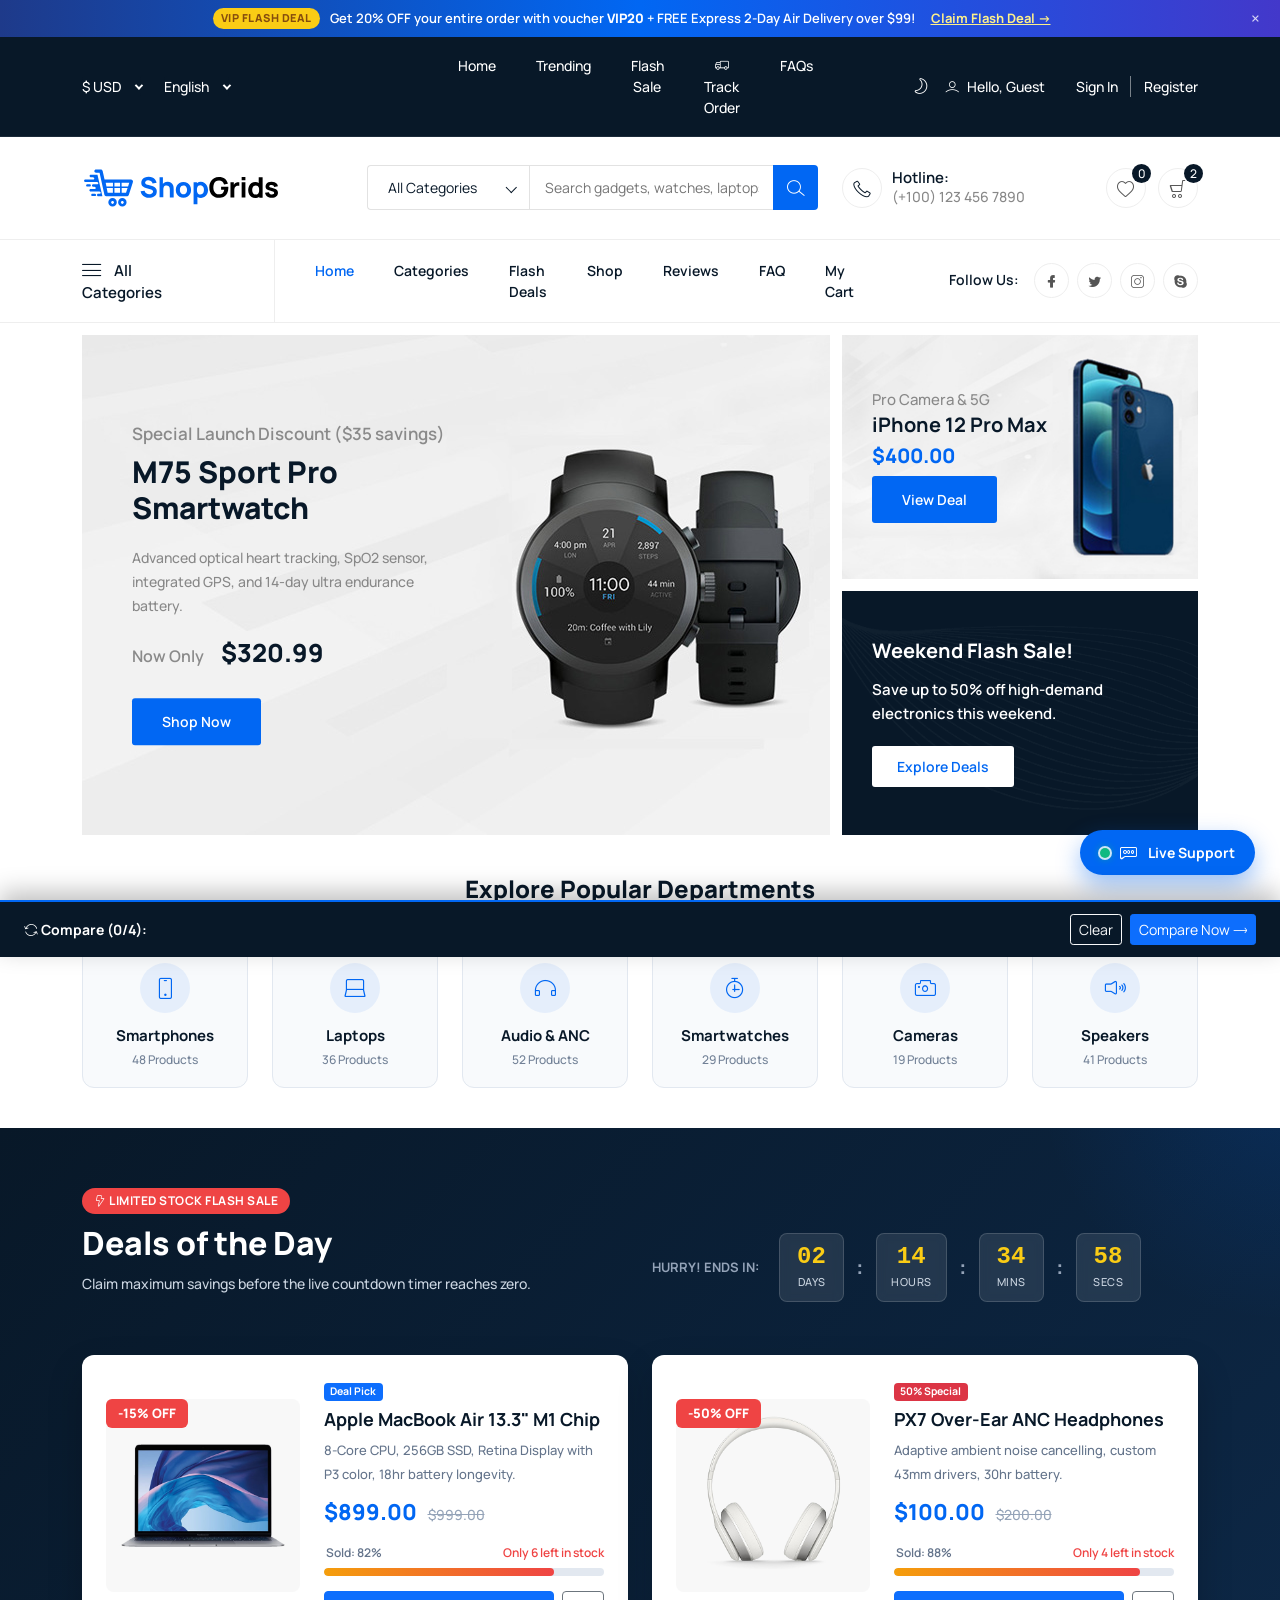
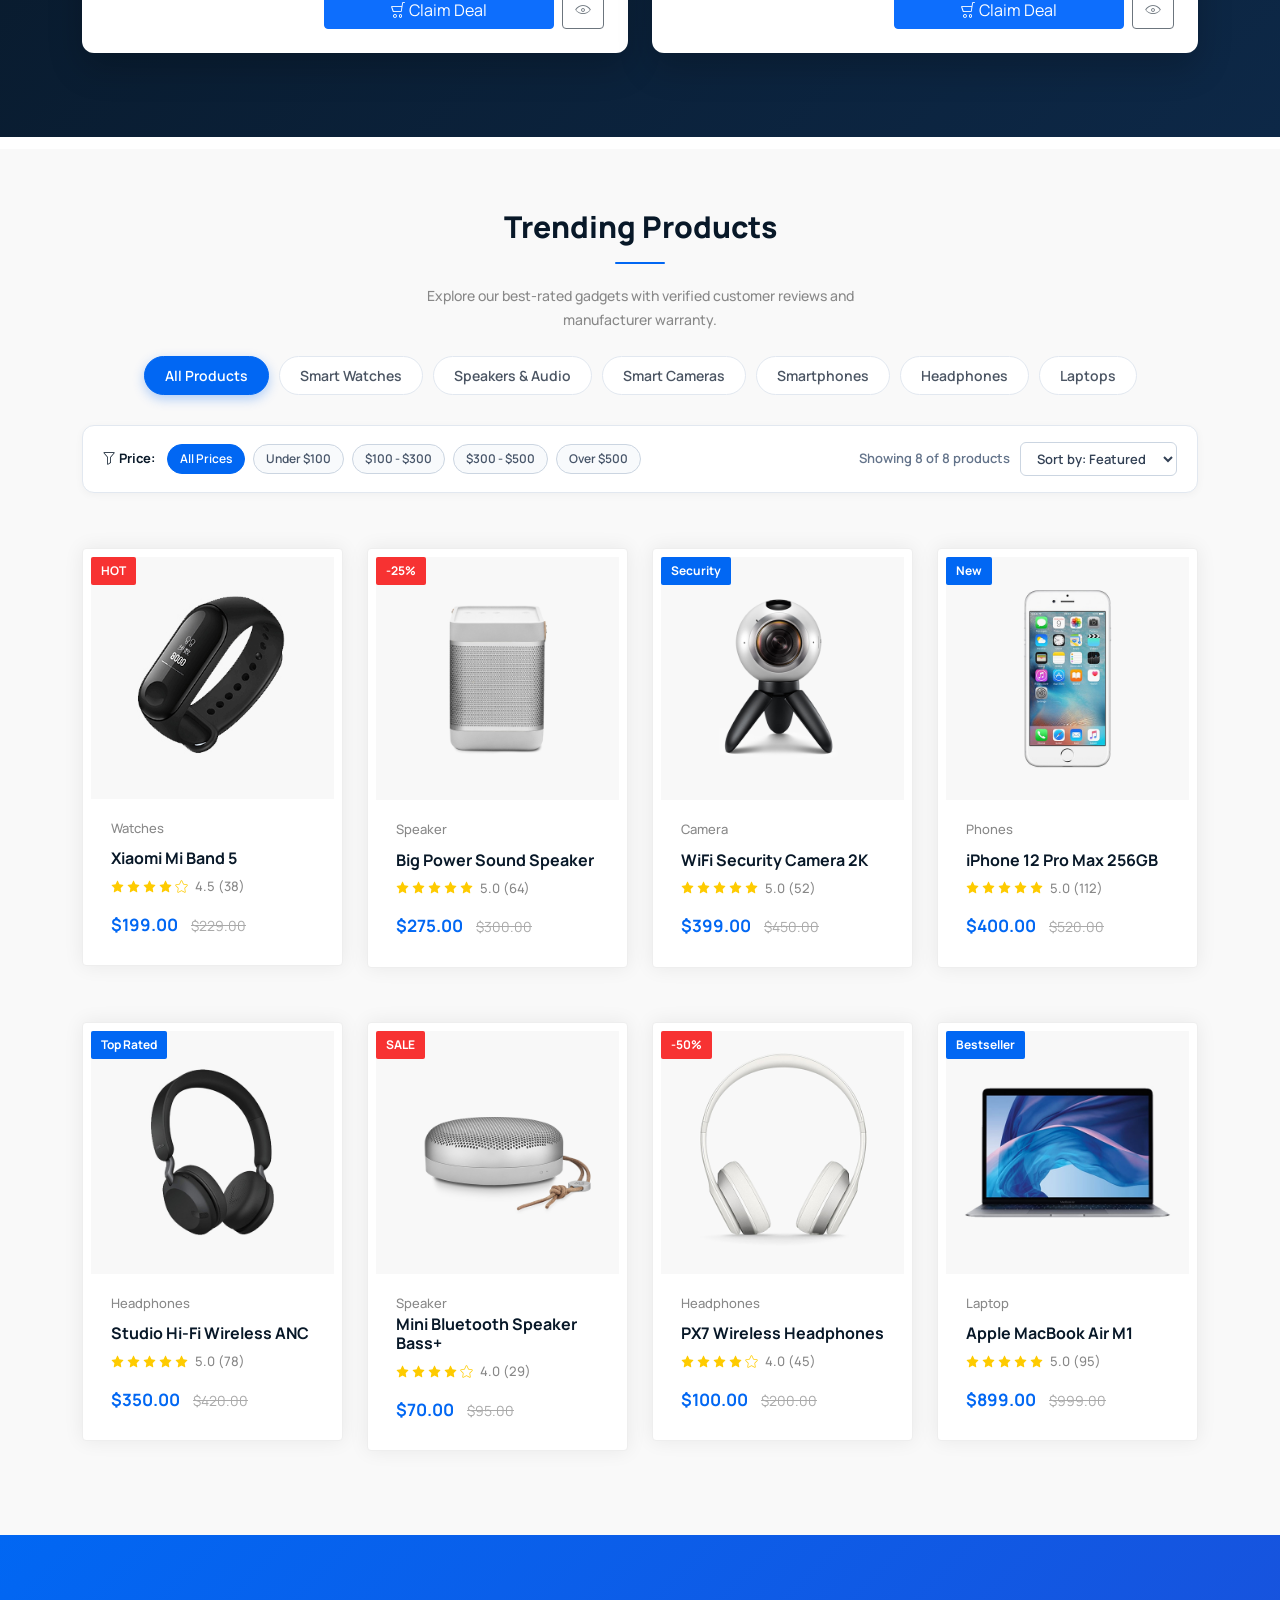
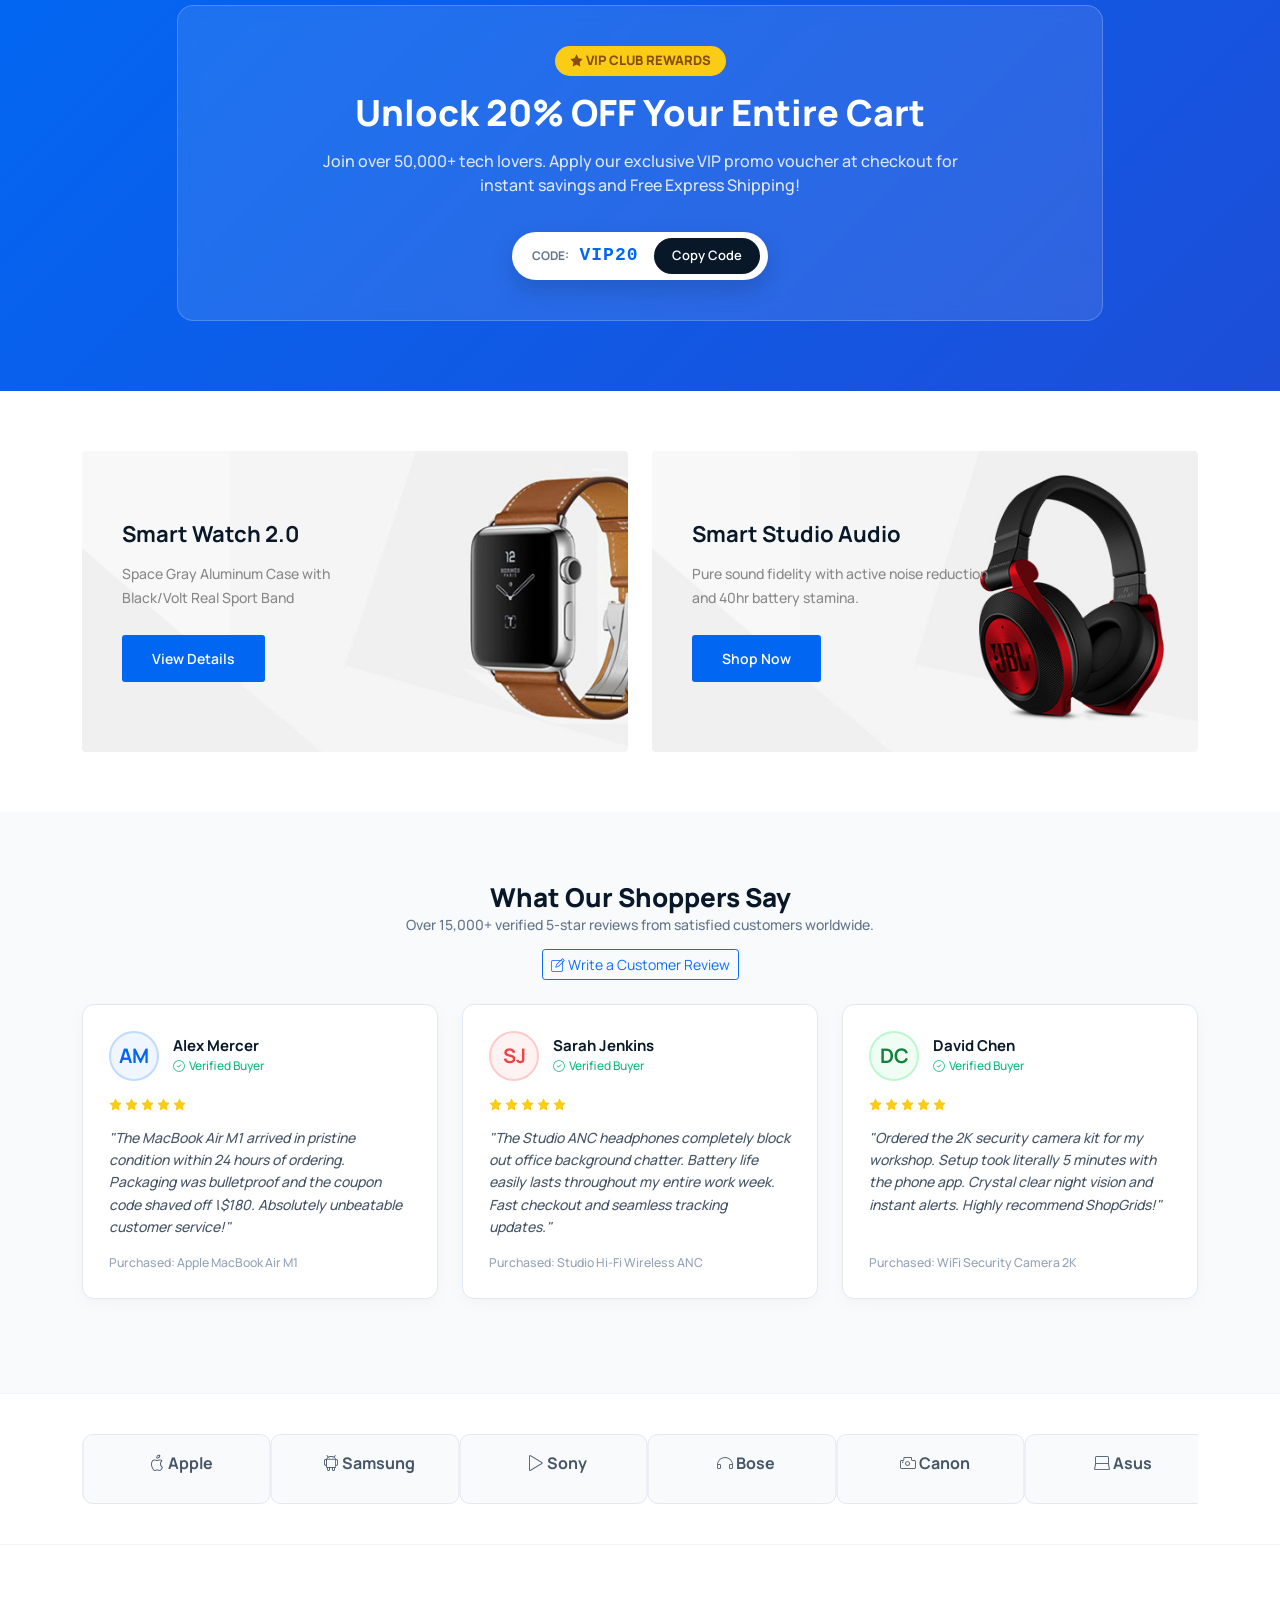
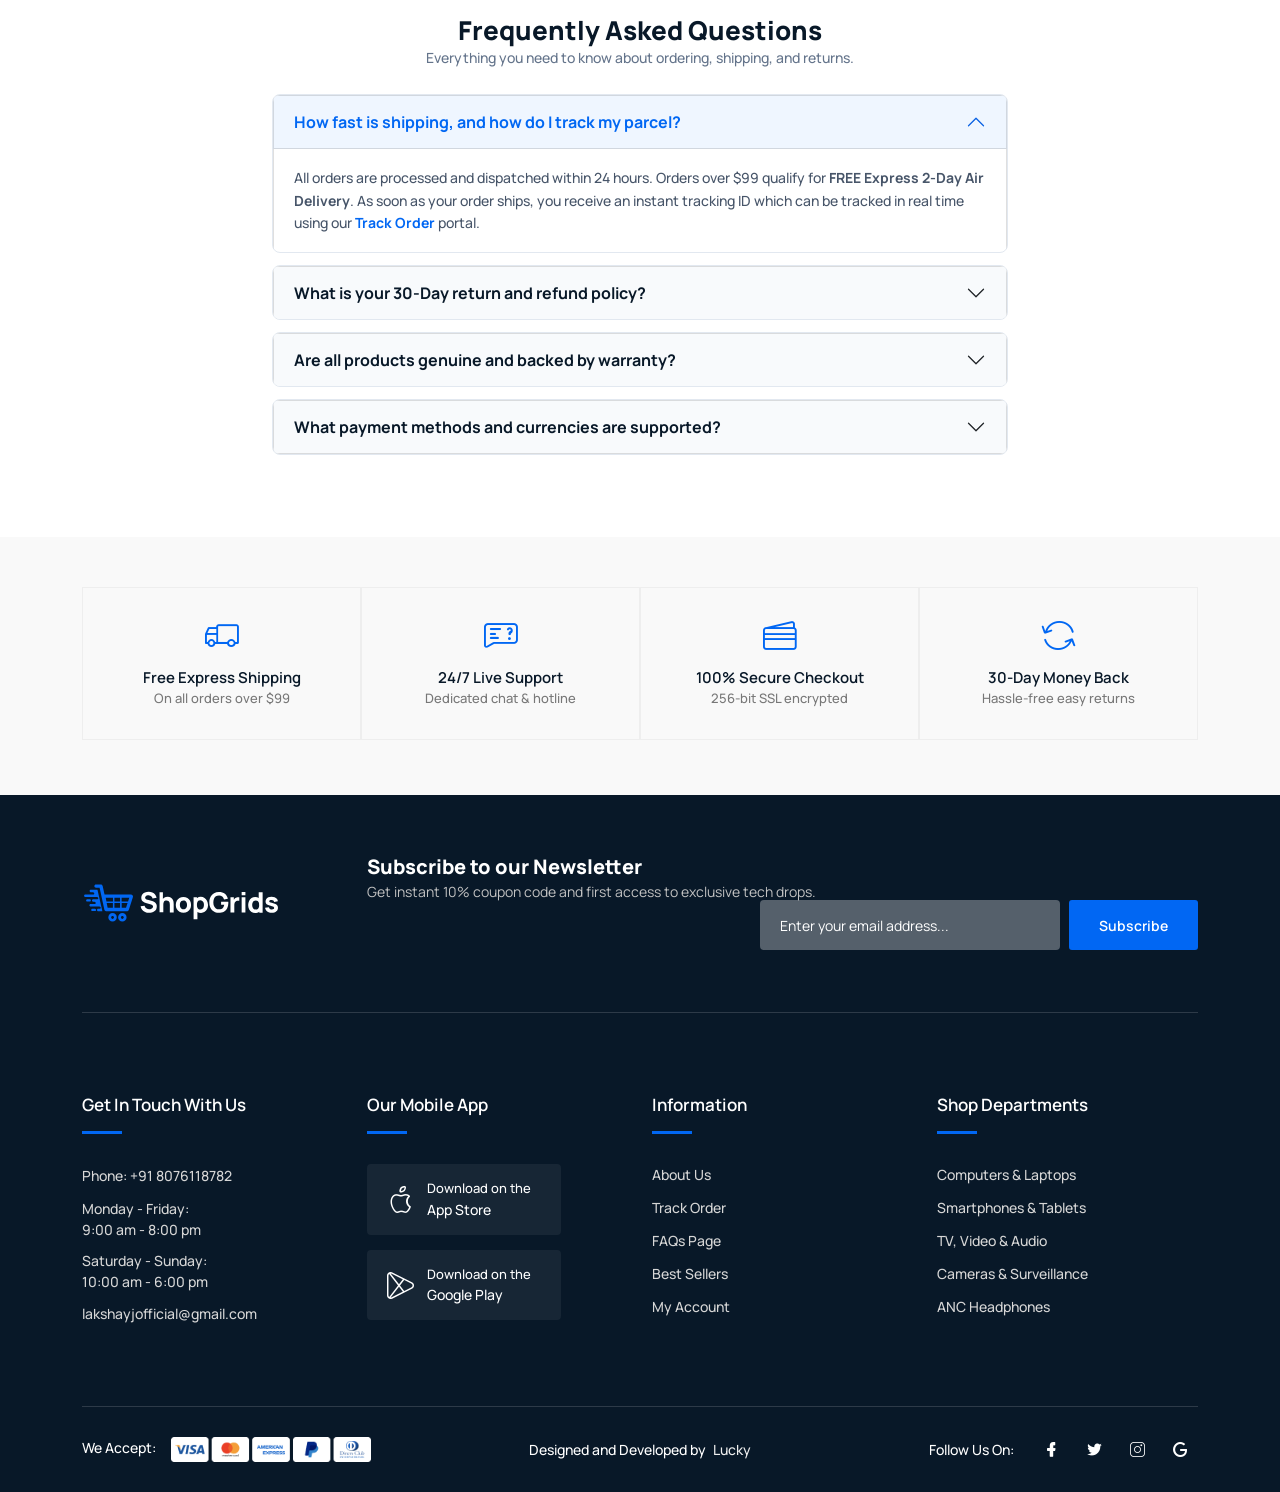
==== commit a23208cc: "." ====
--- a/index.html
+++ b/index.html
@@ -29,6 +29,17 @@
         </div>
     </div>
     <!-- /End Preloader -->
+
+    <!-- Start Top Announcement Bar -->
+    <div id="topAnnouncementBar" class="top-announcement-bar">
+        <div class="top-announcement-content">
+            <span class="top-announcement-pill">VIP FLASH DEAL</span>
+            <span>Get 20% OFF your entire order with voucher <strong>VIP20</strong> + FREE Express 2-Day Air Delivery over $99!</span>
+            <a href="#flashDealsSection" class="top-announcement-link">Claim Flash Deal &rarr;</a>
+        </div>
+        <button type="button" class="top-announcement-close" onclick="ShopApp.closeAnnouncementBar()" title="Dismiss">&times;</button>
+    </div>
+    <!-- End Top Announcement Bar -->
 
     <!-- Start Header Area -->
     <header class="header navbar-area">
@@ -77,7 +88,10 @@
                         </div>
                     </div>
                     <div class="col-lg-4 col-md-4 col-12">
-                        <div class="top-end">
+                        <div class="top-end d-flex align-items-center justify-content-end gap-3">
+                            <button type="button" id="themeToggleBtn" onclick="ShopApp.toggleDarkMode()" class="btn btn-sm text-white p-0" style="font-size:16px;background:none;border:none;" title="Toggle Light/Dark Mode">
+                                <i class="lni lni-night"></i>
+                            </button>
                             <div class="user" id="headerUserGreeting">
                                 <i class="lni lni-user"></i>
                                 Hello, Guest
@@ -554,6 +568,28 @@
                 <button class="filter-tab-btn" data-filter="laptop">Laptops</button>
             </div>
 
+            <!-- Catalog Filter & Sort Bar -->
+            <div class="catalog-controls-bar">
+                <div class="price-filter-group">
+                    <span class="price-filter-label"><i class="lni lni-funnel"></i> Price:</span>
+                    <button type="button" class="price-pill-btn active" data-price-range="all" onclick="ShopApp.filterByPrice('all')">All Prices</button>
+                    <button type="button" class="price-pill-btn" data-price-range="under-100" onclick="ShopApp.filterByPrice('under-100')">Under $100</button>
+                    <button type="button" class="price-pill-btn" data-price-range="100-300" onclick="ShopApp.filterByPrice('100-300')">$100 - $300</button>
+                    <button type="button" class="price-pill-btn" data-price-range="300-500" onclick="ShopApp.filterByPrice('300-500')">$300 - $500</button>
+                    <button type="button" class="price-pill-btn" data-price-range="over-500" onclick="ShopApp.filterByPrice('over-500')">Over $500</button>
+                </div>
+                <div class="catalog-sort-group">
+                    <span id="catalogItemCountText" class="catalog-item-count">Showing 8 of 8 products</span>
+                    <select class="catalog-sort-select" onchange="ShopApp.sortProducts(this.value)">
+                        <option value="featured">Sort by: Featured</option>
+                        <option value="price-low">Price: Low to High</option>
+                        <option value="price-high">Price: High to Low</option>
+                        <option value="rating">Highest Rated</option>
+                        <option value="newest">New Arrivals</option>
+                    </select>
+                </div>
+            </div>
+
             <div class="row" id="productsGridContainer">
                 <!-- Product 1 -->
                 <div class="col-lg-3 col-md-6 col-12 mb-4">
@@ -562,6 +598,9 @@
                             <button class="quick-action-btn" data-wishlist-id="prod-1" onclick="ShopApp.toggleWishlist('prod-1')" title="Add to Wishlist">
                                 <i class="lni lni-heart"></i>
                             </button>
+                            <button class="quick-action-btn" data-compare-id="prod-1" onclick="ShopApp.toggleCompare('prod-1')" title="Compare Product">
+                                <i class="lni lni-reload"></i>
+                            </button>
                             <button class="quick-action-btn" onclick="ShopApp.openQuickView('prod-1')" title="Quick View">
                                 <i class="lni lni-eye"></i>
                             </button>
@@ -601,6 +640,9 @@
                             <button class="quick-action-btn" data-wishlist-id="prod-2" onclick="ShopApp.toggleWishlist('prod-2')" title="Add to Wishlist">
                                 <i class="lni lni-heart"></i>
                             </button>
+                            <button class="quick-action-btn" data-compare-id="prod-2" onclick="ShopApp.toggleCompare('prod-2')" title="Compare Product">
+                                <i class="lni lni-reload"></i>
+                            </button>
                             <button class="quick-action-btn" onclick="ShopApp.openQuickView('prod-2')" title="Quick View">
                                 <i class="lni lni-eye"></i>
                             </button>
@@ -640,6 +682,9 @@
                             <button class="quick-action-btn" data-wishlist-id="prod-3" onclick="ShopApp.toggleWishlist('prod-3')" title="Add to Wishlist">
                                 <i class="lni lni-heart"></i>
                             </button>
+                            <button class="quick-action-btn" data-compare-id="prod-3" onclick="ShopApp.toggleCompare('prod-3')" title="Compare Product">
+                                <i class="lni lni-reload"></i>
+                            </button>
                             <button class="quick-action-btn" onclick="ShopApp.openQuickView('prod-3')" title="Quick View">
                                 <i class="lni lni-eye"></i>
                             </button>
@@ -679,6 +724,9 @@
                             <button class="quick-action-btn" data-wishlist-id="prod-4" onclick="ShopApp.toggleWishlist('prod-4')" title="Add to Wishlist">
                                 <i class="lni lni-heart"></i>
                             </button>
+                            <button class="quick-action-btn" data-compare-id="prod-4" onclick="ShopApp.toggleCompare('prod-4')" title="Compare Product">
+                                <i class="lni lni-reload"></i>
+                            </button>
                             <button class="quick-action-btn" onclick="ShopApp.openQuickView('prod-4')" title="Quick View">
                                 <i class="lni lni-eye"></i>
                             </button>
@@ -718,6 +766,9 @@
                             <button class="quick-action-btn" data-wishlist-id="prod-5" onclick="ShopApp.toggleWishlist('prod-5')" title="Add to Wishlist">
                                 <i class="lni lni-heart"></i>
                             </button>
+                            <button class="quick-action-btn" data-compare-id="prod-5" onclick="ShopApp.toggleCompare('prod-5')" title="Compare Product">
+                                <i class="lni lni-reload"></i>
+                            </button>
                             <button class="quick-action-btn" onclick="ShopApp.openQuickView('prod-5')" title="Quick View">
                                 <i class="lni lni-eye"></i>
                             </button>
@@ -757,6 +808,9 @@
                             <button class="quick-action-btn" data-wishlist-id="prod-6" onclick="ShopApp.toggleWishlist('prod-6')" title="Add to Wishlist">
                                 <i class="lni lni-heart"></i>
                             </button>
+                            <button class="quick-action-btn" data-compare-id="prod-6" onclick="ShopApp.toggleCompare('prod-6')" title="Compare Product">
+                                <i class="lni lni-reload"></i>
+                            </button>
                             <button class="quick-action-btn" onclick="ShopApp.openQuickView('prod-6')" title="Quick View">
                                 <i class="lni lni-eye"></i>
                             </button>
@@ -796,6 +850,9 @@
                             <button class="quick-action-btn" data-wishlist-id="prod-7" onclick="ShopApp.toggleWishlist('prod-7')" title="Add to Wishlist">
                                 <i class="lni lni-heart"></i>
                             </button>
+                            <button class="quick-action-btn" data-compare-id="prod-7" onclick="ShopApp.toggleCompare('prod-7')" title="Compare Product">
+                                <i class="lni lni-reload"></i>
+                            </button>
                             <button class="quick-action-btn" onclick="ShopApp.openQuickView('prod-7')" title="Quick View">
                                 <i class="lni lni-eye"></i>
                             </button>
@@ -834,6 +891,9 @@
                         <div class="product-quick-actions">
                             <button class="quick-action-btn" data-wishlist-id="prod-8" onclick="ShopApp.toggleWishlist('prod-8')" title="Add to Wishlist">
                                 <i class="lni lni-heart"></i>
+                            </button>
+                            <button class="quick-action-btn" data-compare-id="prod-8" onclick="ShopApp.toggleCompare('prod-8')" title="Compare Product">
+                                <i class="lni lni-reload"></i>
                             </button>
                             <button class="quick-action-btn" onclick="ShopApp.openQuickView('prod-8')" title="Quick View">
                                 <i class="lni lni-eye"></i>
@@ -929,7 +989,10 @@
             <div class="row">
                 <div class="col-12 text-center mb-4">
                     <h3 style="font-size:26px;font-weight:800;color:#081828;">What Our Shoppers Say</h3>
-                    <p style="color:#64748b;font-size:14px;">Over 15,000+ verified 5-star reviews from satisfied customers worldwide.</p>
+                    <p style="color:#64748b;font-size:14px;margin-bottom:12px;">Over 15,000+ verified 5-star reviews from satisfied customers worldwide.</p>
+                    <button type="button" class="btn btn-outline-primary btn-sm" data-bs-toggle="modal" data-bs-target="#writeReviewModal">
+                        <i class="lni lni-pencil-alt"></i> Write a Customer Review
+                    </button>
                 </div>
             </div>
             <div class="row">
@@ -1102,6 +1165,21 @@
         </div>
     </section>
     <!-- End FAQ Section -->
+
+    <!-- Start Recently Viewed Products Section -->
+    <section class="recently-viewed-section" id="recentlyViewedSection" style="display:none;">
+        <div class="container">
+            <div class="row">
+                <div class="col-12 mb-3">
+                    <h4 style="font-size:20px;font-weight:800;color:var(--ecom-dark);"><i class="lni lni-eye"></i> Recently Viewed by You</h4>
+                </div>
+            </div>
+            <div class="row" id="recentlyViewedContainer">
+                <!-- Populated dynamically by ShopApp -->
+            </div>
+        </div>
+    </section>
+    <!-- End Recently Viewed Products Section -->
 
     <!-- Start Shipping Info -->
     <section class="shipping-info">
@@ -1316,6 +1394,17 @@
                     <div id="shippingMeterFill" class="cart-shipping-meter-fill" style="width: 0%;"></div>
                 </div>
             </div>
+            <div class="cart-tier-rewards mx-3 mt-2">
+                <div class="cart-tier-title">
+                    <span>🎁 Cart Rewards Milestones</span>
+                    <span style="color:var(--ecom-primary);">$99 / $250 / $500</span>
+                </div>
+                <div class="cart-tier-steps">
+                    <span class="cart-tier-step unlocked"><i class="lni lni-checkmark"></i> Free Shipping ($99)</span>
+                    <span class="cart-tier-step">• Cleaning Kit ($250)</span>
+                    <span class="cart-tier-step">• 20W Fast Charger ($500)</span>
+                </div>
+            </div>
             <div id="cartDrawerItems" class="cart-drawer-items">
                 <!-- Dynamically populated -->
             </div>
@@ -1749,6 +1838,131 @@
                 </div>
             </div>
         </div>
+    </div>
+
+    <!-- ========================= Compare Floating Tray ========================= -->
+    <div id="compareFloatingTray" class="compare-floating-tray">
+        <div class="d-flex align-items-center gap-3">
+            <span style="font-weight:700;font-size:14px;">
+                <i class="lni lni-reload"></i> Compare (<span id="compareCountBadge">0</span>/4):
+            </span>
+            <div id="compareTrayItems" class="compare-tray-items">
+                <!-- Dynamically populated compare thumbnails -->
+            </div>
+        </div>
+        <div class="d-flex align-items-center gap-2">
+            <button type="button" class="btn btn-sm btn-outline-light" onclick="ShopApp.clearCompare()">Clear</button>
+            <button type="button" class="btn btn-sm btn-primary" onclick="ShopApp.openCompareModal()">
+                Compare Now <i class="lni lni-arrow-right"></i>
+            </button>
+        </div>
+    </div>
+
+    <!-- ========================= Product Comparison Modal ========================= -->
+    <div class="modal fade" id="compareModal" tabindex="-1" aria-hidden="true">
+        <div class="modal-dialog modal-xl modal-dialog-centered modal-dialog-scrollable">
+            <div class="modal-content">
+                <div class="modal-header">
+                    <h5 class="modal-title font-weight-bold"><i class="lni lni-reload"></i> Product Comparison Matrix</h5>
+                    <button type="button" class="btn-close" data-bs-dismiss="modal" aria-label="Close"></button>
+                </div>
+                <div class="modal-body p-0 table-responsive">
+                    <table class="compare-table">
+                        <tbody id="compareTableBody">
+                            <!-- Populated dynamically via ShopApp.openCompareModal() -->
+                        </tbody>
+                    </table>
+                </div>
+                <div class="modal-footer">
+                    <button type="button" class="btn btn-secondary" data-bs-dismiss="modal">Close</button>
+                    <button type="button" class="btn btn-outline-danger" onclick="ShopApp.clearCompare(); bootstrap.Modal.getInstance(document.getElementById('compareModal')).hide();">Clear All</button>
+                </div>
+            </div>
+        </div>
+    </div>
+
+    <!-- ========================= Customer Review Submission Modal ========================= -->
+    <div class="modal fade" id="writeReviewModal" tabindex="-1" aria-hidden="true">
+        <div class="modal-dialog modal-dialog-centered">
+            <div class="modal-content">
+                <div class="modal-header">
+                    <h5 class="modal-title font-weight-bold"><i class="lni lni-pencil-alt"></i> Share Your Customer Review</h5>
+                    <button type="button" class="btn-close" data-bs-dismiss="modal" aria-label="Close"></button>
+                </div>
+                <form onsubmit="ShopApp.submitCustomerReview(event)">
+                    <div class="modal-body">
+                        <div class="mb-3">
+                            <label class="form-label" style="font-size:13px;font-weight:600;">Overall Rating</label>
+                            <div id="reviewStarPicker" class="interactive-rating-input">
+                                <i class="lni lni-star-filled active" onclick="ShopApp.setReviewRating(1)"></i>
+                                <i class="lni lni-star-filled active" onclick="ShopApp.setReviewRating(2)"></i>
+                                <i class="lni lni-star-filled active" onclick="ShopApp.setReviewRating(3)"></i>
+                                <i class="lni lni-star-filled active" onclick="ShopApp.setReviewRating(4)"></i>
+                                <i class="lni lni-star-filled active" onclick="ShopApp.setReviewRating(5)"></i>
+                            </div>
+                        </div>
+                        <div class="mb-3">
+                            <label class="form-label" style="font-size:13px;font-weight:600;">Your Name or Alias</label>
+                            <input type="text" id="revName" class="form-control" placeholder="e.g. Sarah Mitchell" required>
+                        </div>
+                        <div class="mb-3">
+                            <label class="form-label" style="font-size:13px;font-weight:600;">Your Review Experience</label>
+                            <textarea id="revComment" class="form-control" rows="4" placeholder="What did you love about this item or shipping experience?" required></textarea>
+                        </div>
+                    </div>
+                    <div class="modal-footer">
+                        <button type="button" class="btn btn-secondary" data-bs-dismiss="modal">Cancel</button>
+                        <button type="submit" class="btn btn-primary"><i class="lni lni-telegram-original"></i> Submit Review</button>
+                    </div>
+                </form>
+            </div>
+        </div>
+    </div>
+
+    <!-- ========================= Live Social Proof Sales Popup ========================= -->
+    <div id="liveSalesToast" class="live-sales-toast">
+        <img id="liveSalesImg" src="assets/images/products/product-1.jpg" alt="Sold item" class="live-sales-img">
+        <div class="live-sales-info">
+            <div id="liveSalesBuyer" class="live-sales-buyer">Jessica T. from Chicago, IL</div>
+            <div id="liveSalesProd" class="live-sales-prod">Apple Watch Ultra 2</div>
+            <div id="liveSalesTime" class="live-sales-time">Purchased 3 minutes ago • Verified</div>
+        </div>
+        <button type="button" class="live-sales-close" onclick="document.getElementById('liveSalesToast').classList.remove('active')">&times;</button>
+    </div>
+
+    <!-- ========================= Live Customer Support Chat Widget ========================= -->
+    <button type="button" id="ecomChatLauncher" class="ecom-chat-launcher" onclick="ShopApp.toggleChatWindow()" aria-label="Open live chat">
+        <span class="chat-online-pulse"></span>
+        <i class="lni lni-comments" style="font-size:18px;"></i>
+        <span>Live Support</span>
+    </button>
+
+    <div id="ecomChatWindow" class="ecom-chat-window">
+        <div class="ecom-chat-header">
+            <div class="ecom-chat-header-info">
+                <div class="ecom-chat-avatar"><i class="lni lni-headphone-alt"></i></div>
+                <div>
+                    <h6>ShopGrids Concierge</h6>
+                    <small>● Online | Typically replies instantly</small>
+                </div>
+            </div>
+            <button type="button" class="ecom-chat-close" onclick="ShopApp.toggleChatWindow()">&times;</button>
+        </div>
+        <div id="ecomChatBody" class="ecom-chat-body">
+            <div class="chat-bubble bot">
+                Hello there! 👋 I am your automated ShopGrids Concierge. How can I assist your shopping today?
+            </div>
+            <div class="chat-quick-chips">
+                <span class="chat-quick-chip" onclick="ShopApp.sendChatMessage('Track my order')">🚚 Track Order</span>
+                <span class="chat-quick-chip" onclick="ShopApp.sendChatMessage('Available promo discount codes')">🏷️ Promo Codes</span>
+                <span class="chat-quick-chip" onclick="ShopApp.sendChatMessage('What is your return policy?')">🔄 Returns & Warranty</span>
+                <span class="chat-quick-chip" onclick="ShopApp.sendChatMessage('Tell me about MacBook deal')">💻 MacBook Deal</span>
+            </div>
+        </div>
+        <form class="ecom-chat-footer" onsubmit="event.preventDefault(); ShopApp.sendChatMessage();">
+            <input type="text" id="ecomChatInput" class="ecom-chat-input" placeholder="Ask about shipping, deals, specs...">
+            <button type="submit" class="ecom-chat-send" title="Send message"><i class="lni lni-telegram-original"></i></button>
+        </form>
     </div>
 
     <!-- ========================= JS here ========================= -->
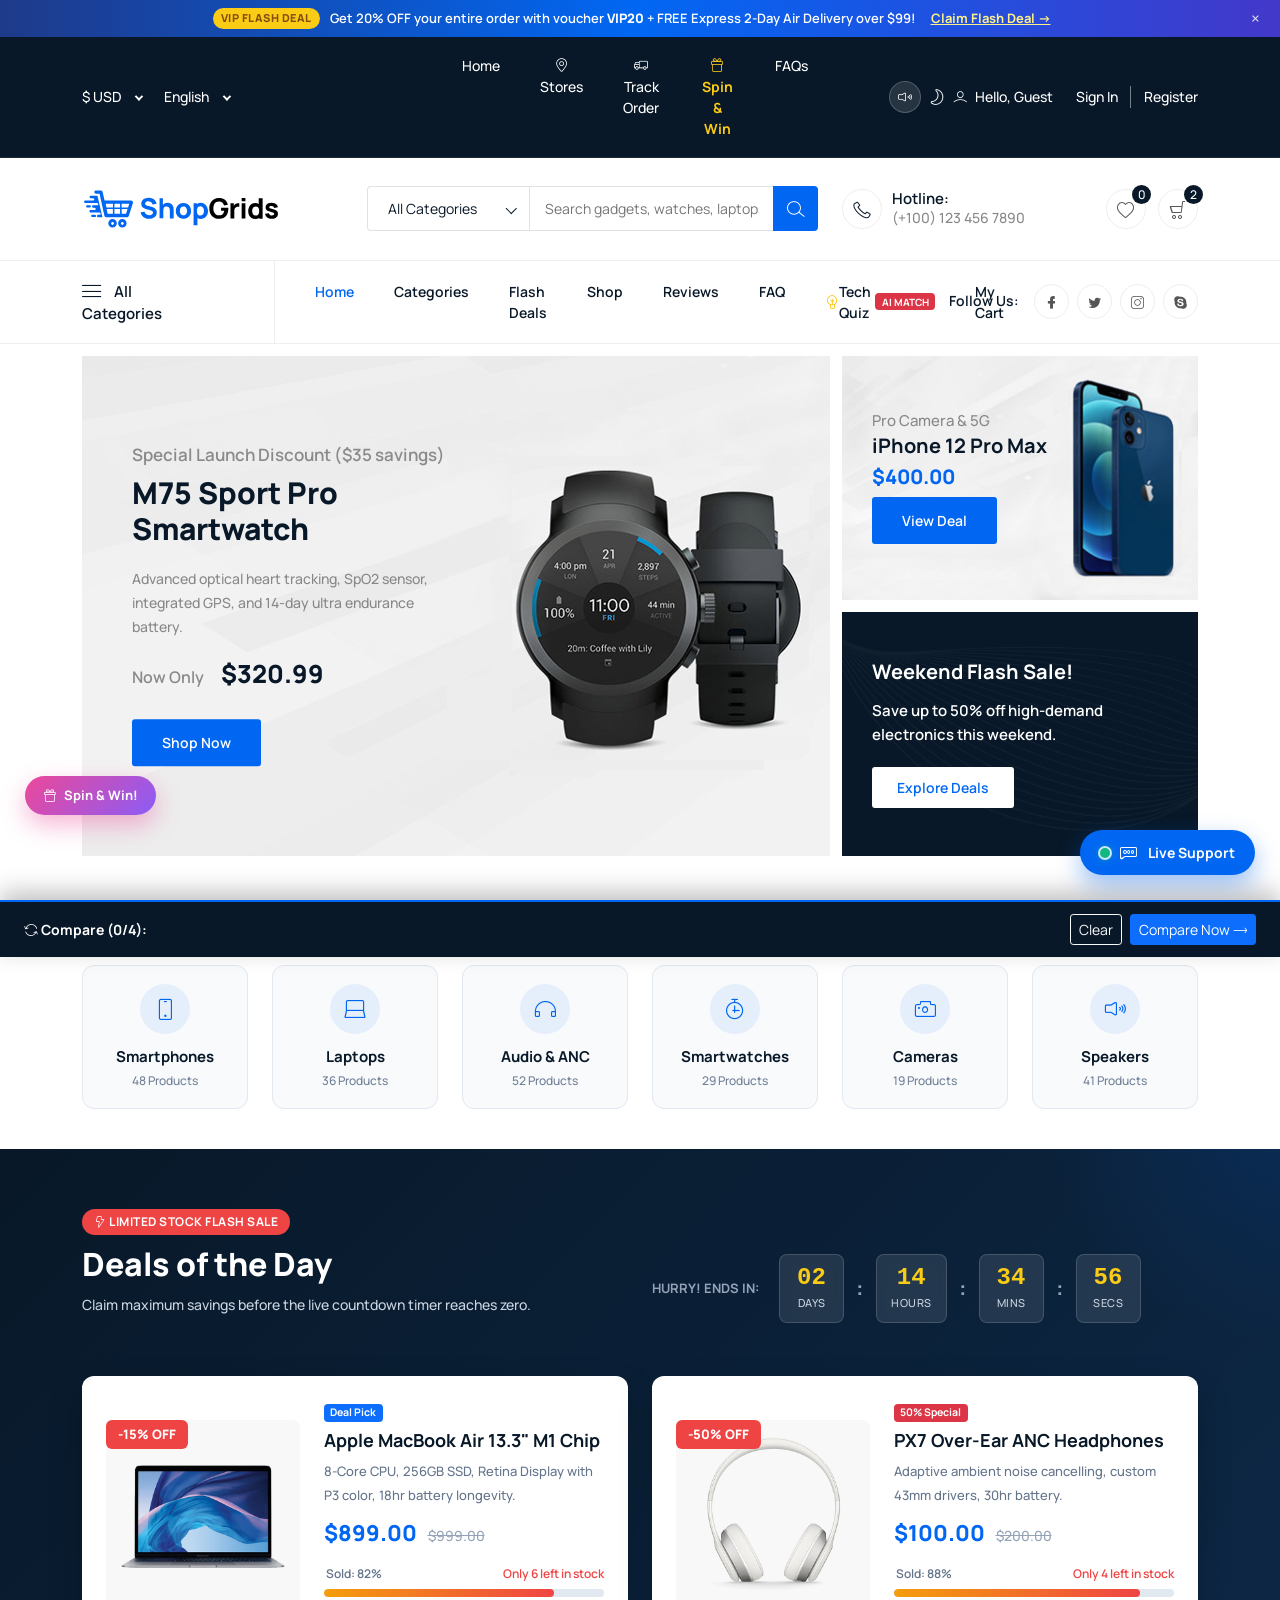
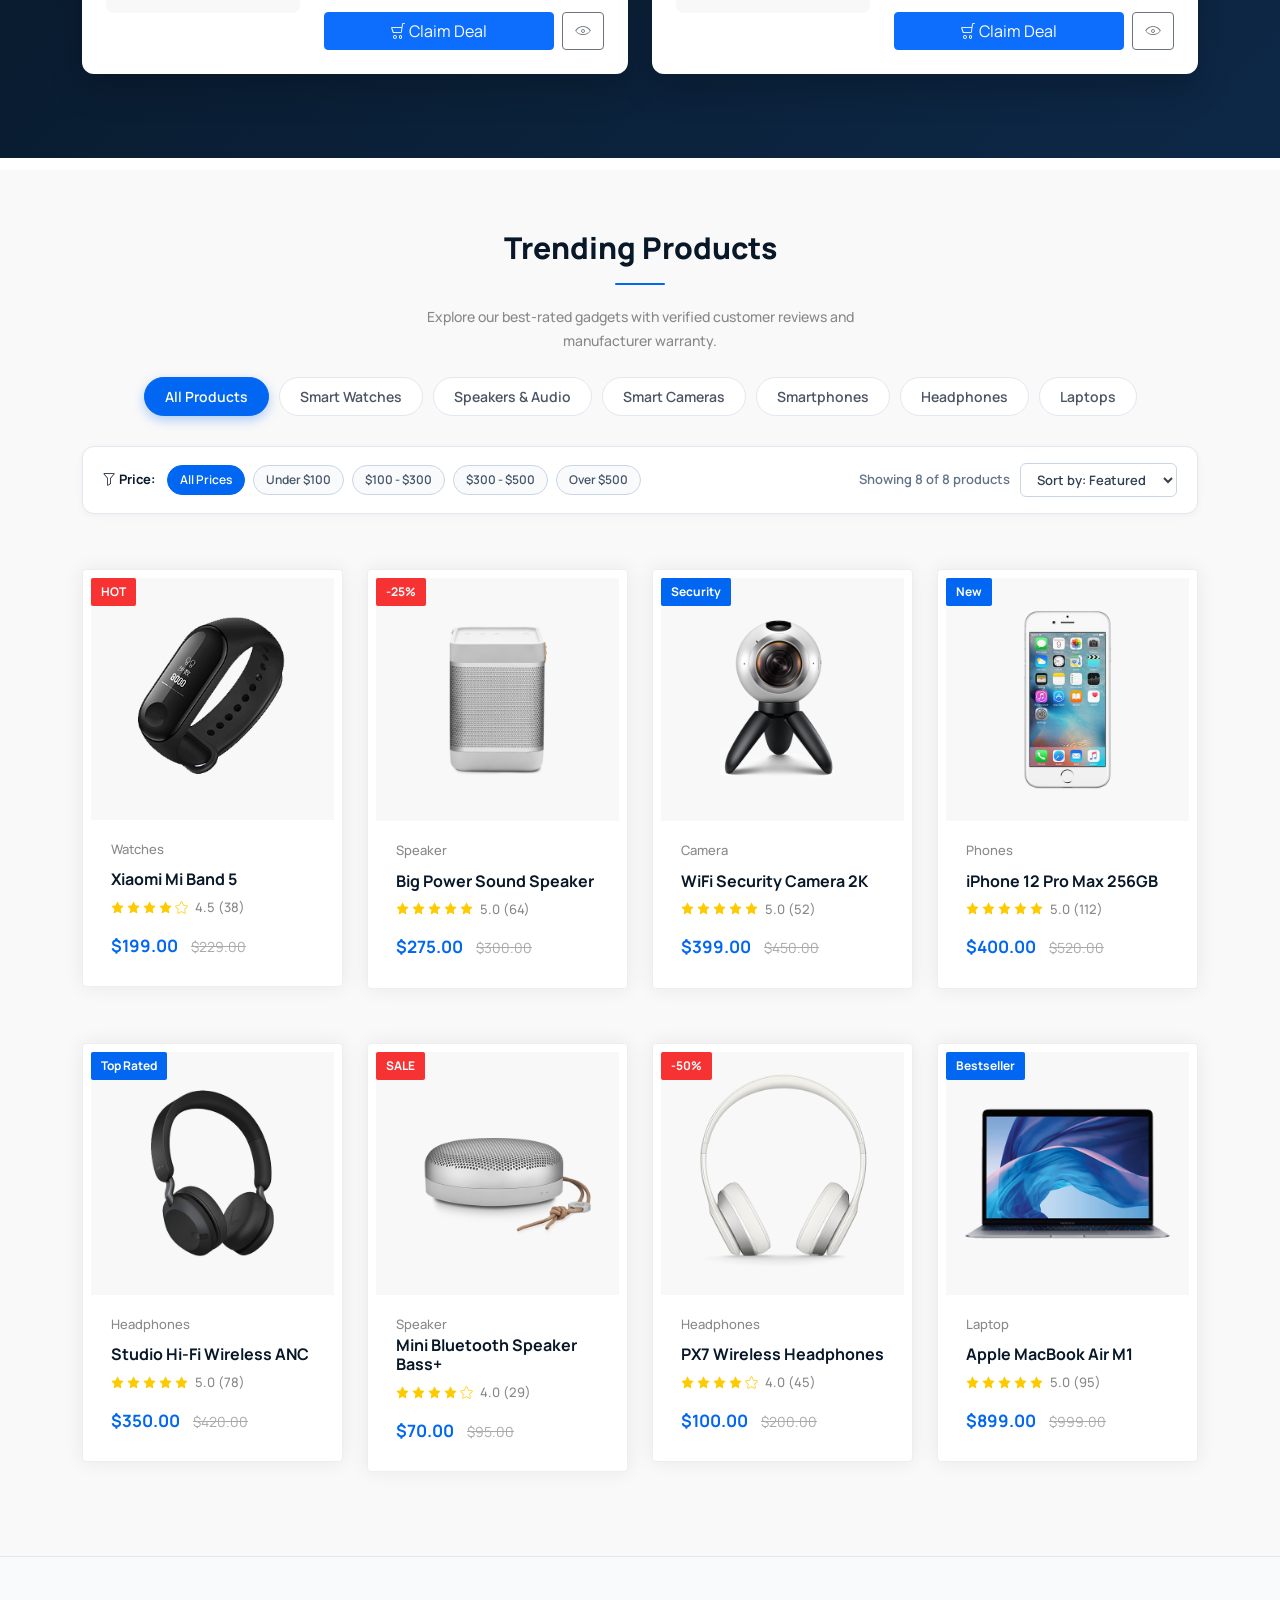
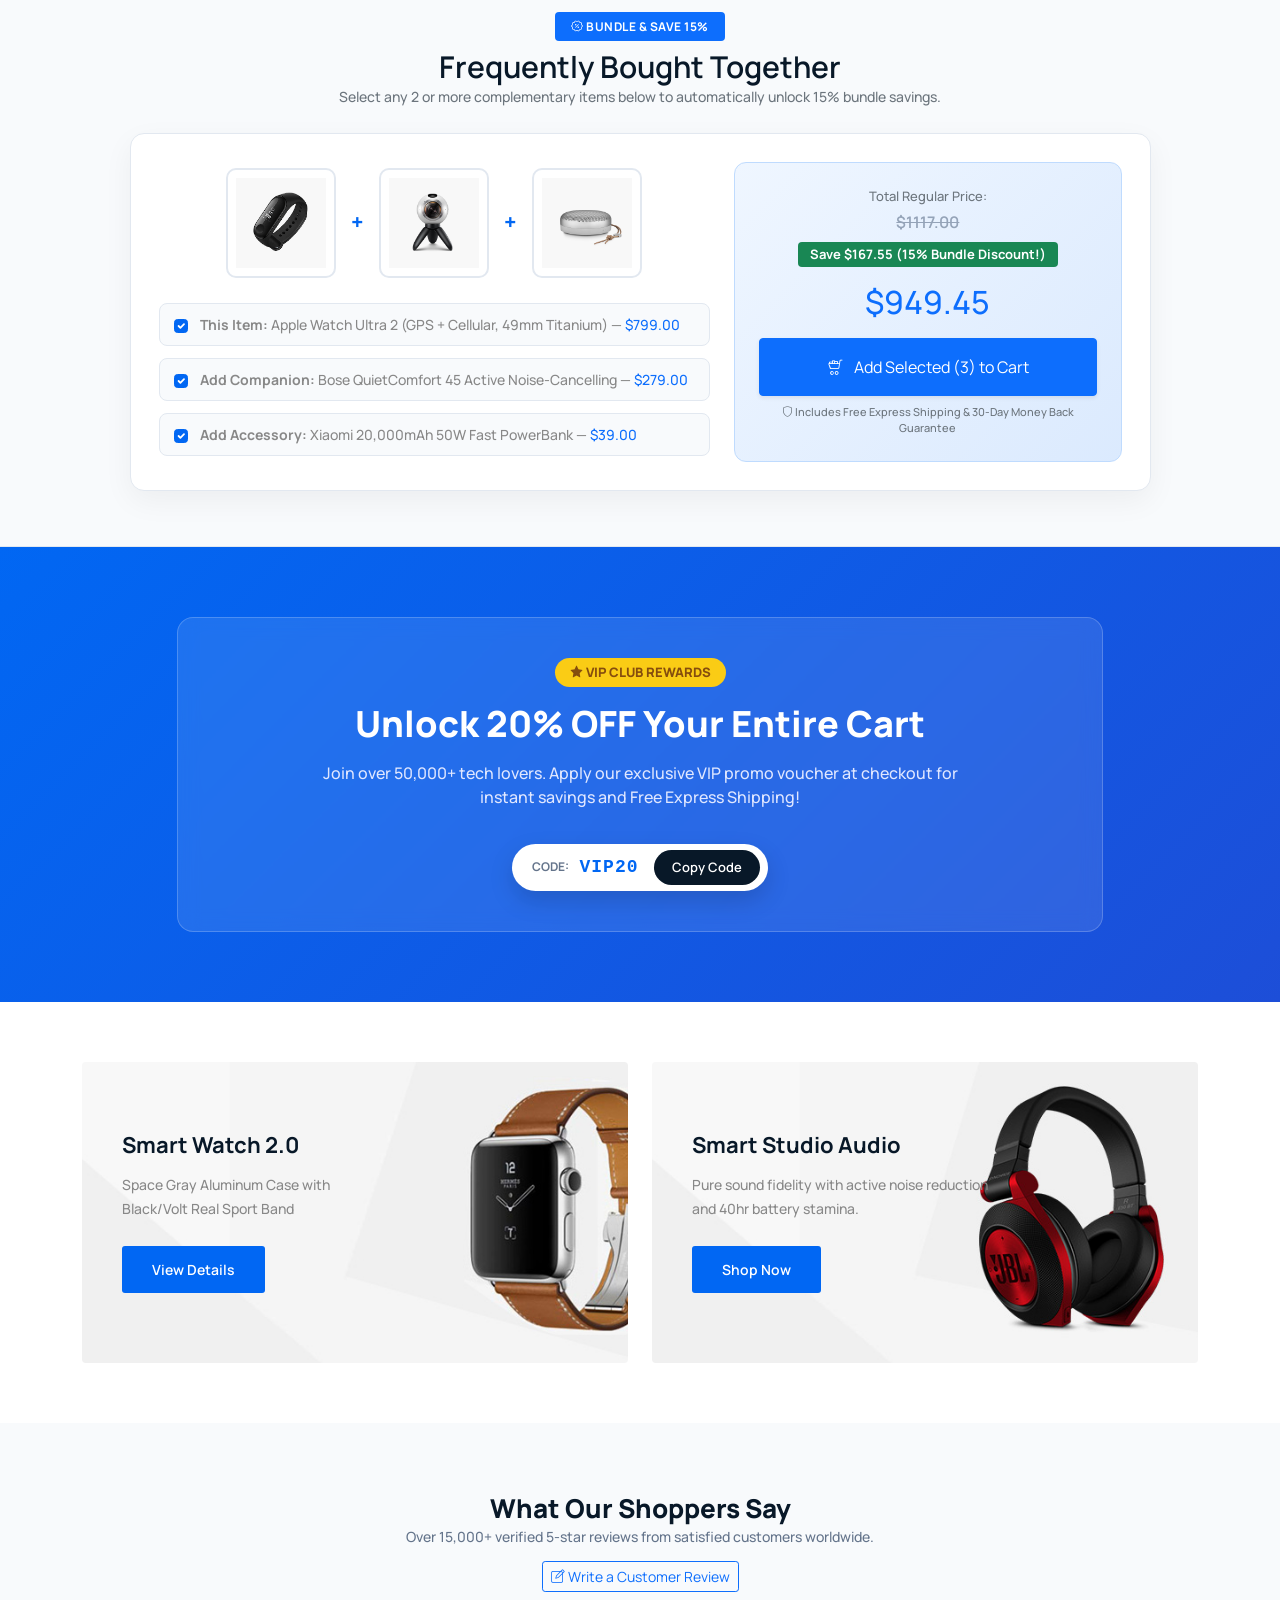
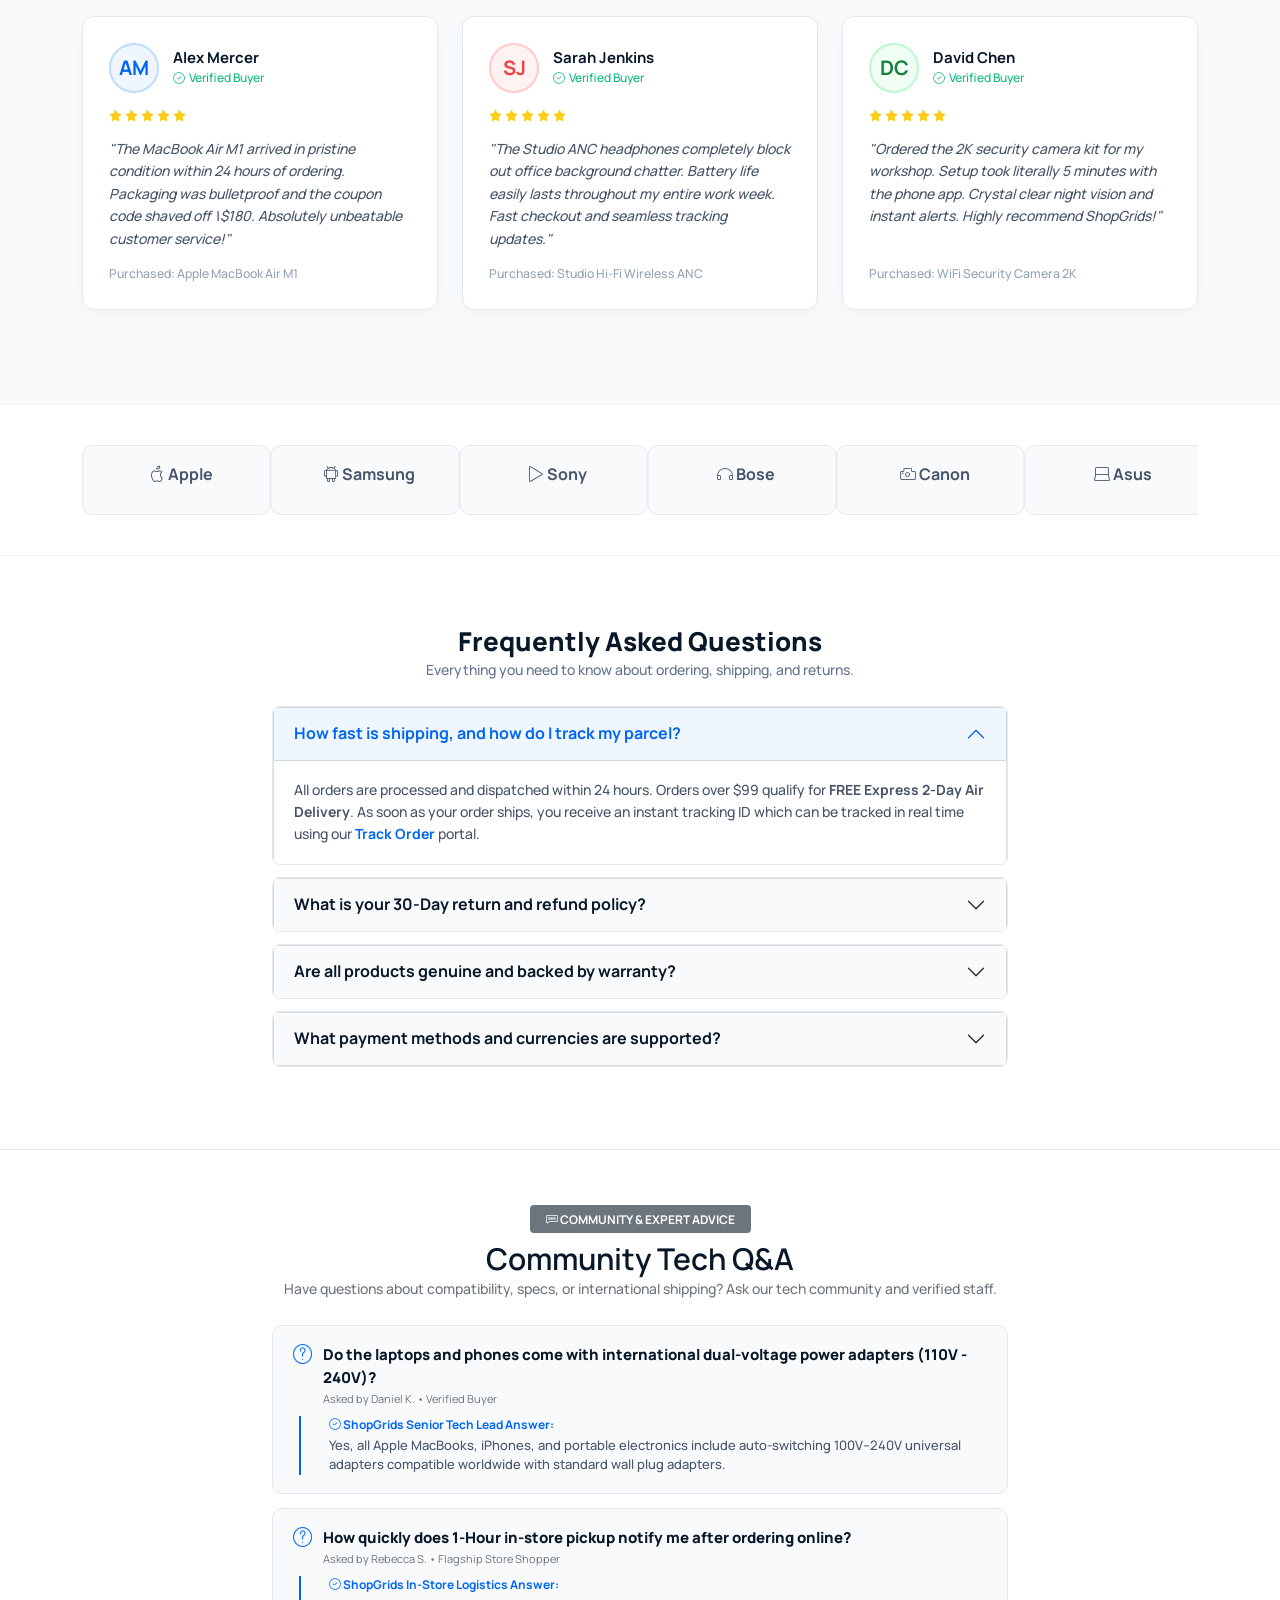
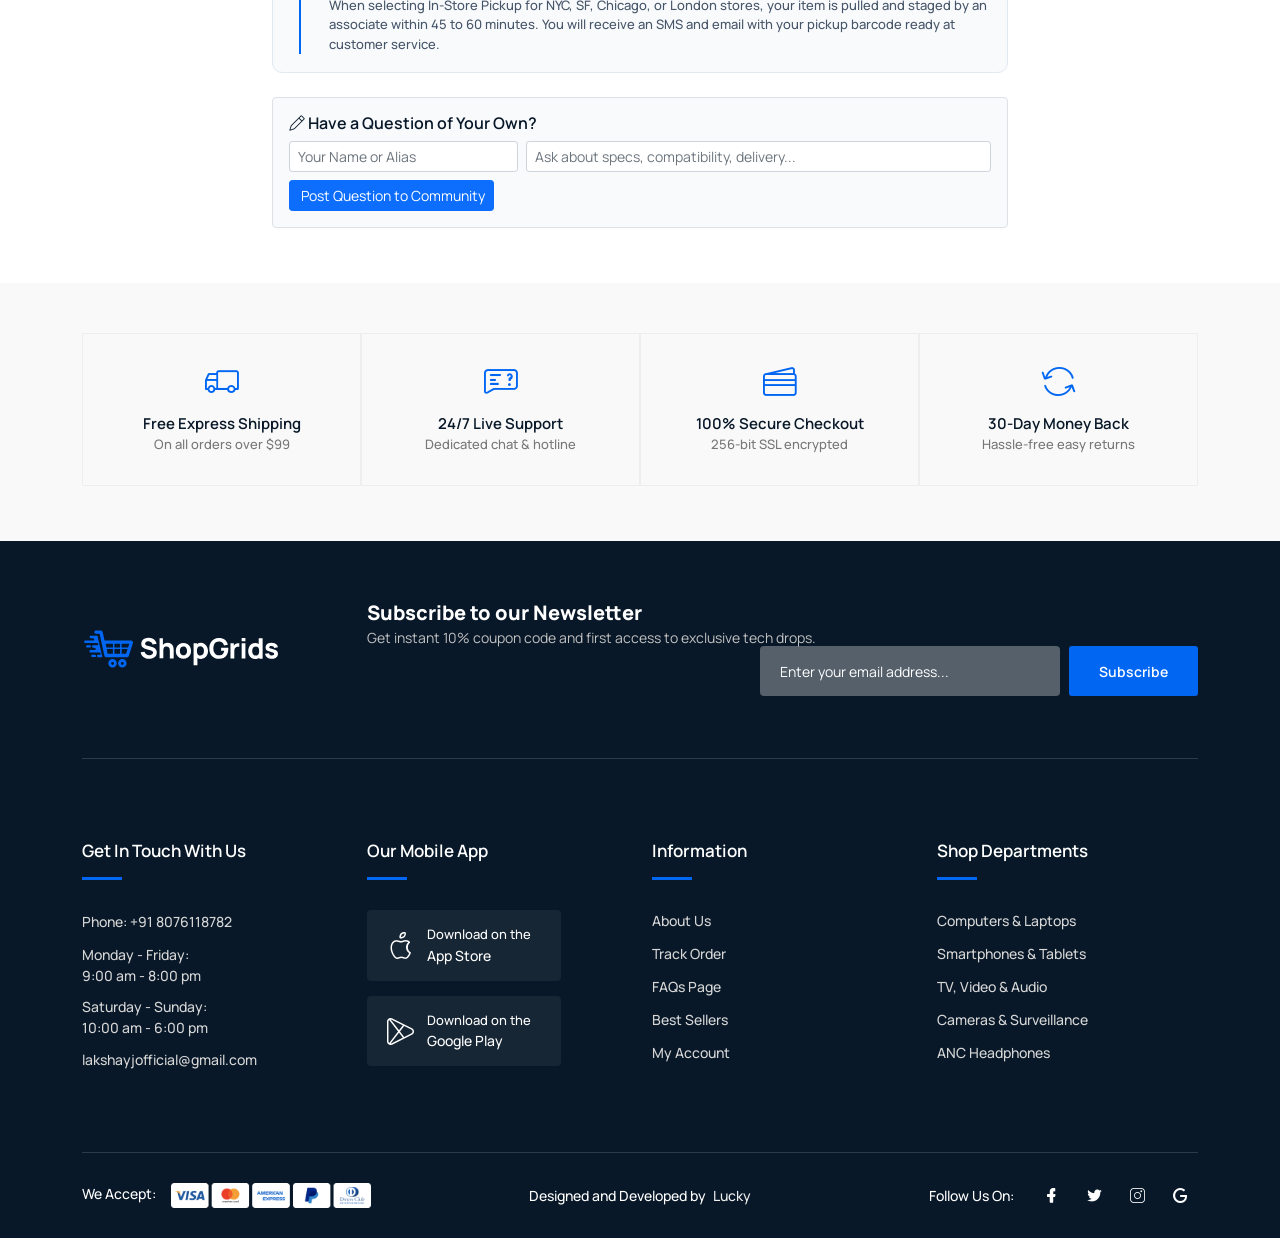
==== commit 1184fb27: "." ====
--- a/index.html
+++ b/index.html
@@ -80,15 +80,18 @@
                         <div class="top-middle text-center">
                             <ul class="useful-links">
                                 <li><a href="index.html">Home</a></li>
-                                <li><a href="#trendingProductsArea">Trending</a></li>
-                                <li><a href="#flashDealsSection">Flash Sale</a></li>
+                                <li><a href="javascript:void(0)" onclick="ShopApp.openStoreLocatorModal()"><i class="lni lni-map-marker"></i> Stores</a></li>
                                 <li><a href="javascript:void(0)" onclick="ShopApp.trackOrder('SG-2026-8941')"><i class="lni lni-delivery"></i> Track Order</a></li>
+                                <li><a href="javascript:void(0)" onclick="ShopApp.openSpinWheelModal()" style="color:#facc15;font-weight:700;"><i class="lni lni-gift"></i> Spin & Win</a></li>
                                 <li><a href="#faqSection">FAQs</a></li>
                             </ul>
                         </div>
                     </div>
                     <div class="col-lg-4 col-md-4 col-12">
-                        <div class="top-end d-flex align-items-center justify-content-end gap-3">
+                        <div class="top-end d-flex align-items-center justify-content-end gap-2">
+                            <button type="button" id="soundToggleBtn" onclick="ShopApp.toggleSound()" class="sound-toggle-btn" title="Toggle Sound Effects">
+                                <i class="lni lni-volume-high"></i>
+                            </button>
                             <button type="button" id="themeToggleBtn" onclick="ShopApp.toggleDarkMode()" class="btn btn-sm text-white p-0" style="font-size:16px;background:none;border:none;" title="Toggle Light/Dark Mode">
                                 <i class="lni lni-night"></i>
                             </button>
@@ -261,6 +264,11 @@
                                         <a href="#faqSection" aria-label="Toggle navigation">FAQ</a>
                                     </li>
                                     <li class="nav-item">
+                                        <a href="javascript:void(0)" onclick="ShopApp.openQuizModal()" aria-label="Toggle navigation">
+                                            <i class="lni lni-bulb text-warning"></i> Tech Quiz <span class="badge bg-danger ms-1" style="font-size:10px;">AI MATCH</span>
+                                        </a>
+                                    </li>
+                                    <li class="nav-item">
                                         <a href="javascript:void(0)" onclick="ShopApp.openCartDrawer()" aria-label="Toggle navigation">My Cart</a>
                                     </li>
                                 </ul>
@@ -931,6 +939,81 @@
     </section>
     <!-- End Trending Product Area -->
 
+    <!-- Start Frequently Bought Together Bundle Builder -->
+    <section class="bundle-builder-section" id="frequentlyBoughtBundle">
+        <div class="container">
+            <div class="row mb-4">
+                <div class="col-12 text-center">
+                    <span class="badge bg-primary px-3 py-2 mb-2" style="font-size:12px;font-weight:700;letter-spacing:0.5px;">
+                        <i class="lni lni-offer"></i> BUNDLE & SAVE 15%
+                    </span>
+                    <h3 class="font-weight-bold" style="color:var(--ecom-dark);">Frequently Bought Together</h3>
+                    <p class="text-muted" style="font-size:14px;">Select any 2 or more complementary items below to automatically unlock 15% bundle savings.</p>
+                </div>
+            </div>
+            <div class="row justify-content-center">
+                <div class="col-lg-11 col-12">
+                    <div class="bundle-card">
+                        <div class="row align-items-center">
+                            <div class="col-lg-7 col-12 mb-4 mb-lg-0">
+                                <div class="bundle-items-flow">
+                                    <div class="bundle-item-thumb" id="bundleThumb1">
+                                        <img src="assets/images/products/product-1.jpg" alt="Apple Watch Ultra 2">
+                                    </div>
+                                    <span class="bundle-plus-icon">+</span>
+                                    <div class="bundle-item-thumb" id="bundleThumb2">
+                                        <img src="assets/images/products/product-3.jpg" alt="Bose QC45">
+                                    </div>
+                                    <span class="bundle-plus-icon">+</span>
+                                    <div class="bundle-item-thumb" id="bundleThumb3">
+                                        <img src="assets/images/products/product-6.jpg" alt="Xiaomi PowerBank">
+                                    </div>
+                                </div>
+                                <div class="bundle-checklist">
+                                    <label class="bundle-check-item">
+                                        <input type="checkbox" id="bundleCheck1" class="form-check-input" checked>
+                                        <div>
+                                            <strong>This Item:</strong> Apple Watch Ultra 2 (GPS + Cellular, 49mm Titanium) — <span class="text-primary font-weight-bold">$799.00</span>
+                                        </div>
+                                    </label>
+                                    <label class="bundle-check-item">
+                                        <input type="checkbox" id="bundleCheck2" class="form-check-input" checked>
+                                        <div>
+                                            <strong>Add Companion:</strong> Bose QuietComfort 45 Active Noise-Cancelling — <span class="text-primary font-weight-bold">$279.00</span>
+                                        </div>
+                                    </label>
+                                    <label class="bundle-check-item">
+                                        <input type="checkbox" id="bundleCheck3" class="form-check-input" checked>
+                                        <div>
+                                            <strong>Add Accessory:</strong> Xiaomi 20,000mAh 50W Fast PowerBank — <span class="text-primary font-weight-bold">$39.00</span>
+                                        </div>
+                                    </label>
+                                </div>
+                            </div>
+                            <div class="col-lg-5 col-12">
+                                <div class="bundle-price-summary-box text-center">
+                                    <div class="text-muted" style="font-size:13px;margin-bottom:4px;">Total Regular Price:</div>
+                                    <del id="bundleOriginalPrice" style="font-size:16px;color:#94a3b8;font-weight:600;">$1,117.00</del>
+                                    <div class="my-2">
+                                        <span class="badge bg-success" id="bundleSavings" style="font-size:13px;padding:6px 12px;">Save $167.55 (15% Bundle Discount!)</span>
+                                    </div>
+                                    <div class="h2 font-weight-bold text-primary my-2" id="bundleFinalPrice">$949.45</div>
+                                    <button type="button" class="btn btn-primary w-100 py-3 mt-2 shadow-sm font-weight-bold" id="btnAddBundleToCart" onclick="ShopApp.addBundleToCart()">
+                                        <i class="lni lni-cart-full me-2"></i> Add Bundle (3 Items) to Cart
+                                    </button>
+                                    <small class="text-muted mt-2 d-block" style="font-size:11px;">
+                                        <i class="lni lni-shield"></i> Includes Free Express Shipping & 30-Day Money Back Guarantee
+                                    </small>
+                                </div>
+                            </div>
+                        </div>
+                    </div>
+                </div>
+            </div>
+        </div>
+    </section>
+    <!-- End Frequently Bought Together Bundle Builder -->
+
     <!-- Start VIP Membership Promotional Banner (Replaces template placeholder) -->
     <section class="vip-banner-area">
         <div class="container">
@@ -1165,6 +1248,77 @@
         </div>
     </section>
     <!-- End FAQ Section -->
+
+    <!-- Start Community Tech Q&A Section -->
+    <section class="qa-section" id="communityQaSection">
+        <div class="container">
+            <div class="row mb-4">
+                <div class="col-12 text-center">
+                    <span class="badge bg-secondary text-white px-3 py-2 mb-2" style="font-size:12px;font-weight:700;">
+                        <i class="lni lni-comments"></i> COMMUNITY & EXPERT ADVICE
+                    </span>
+                    <h3 class="font-weight-bold" style="color:var(--ecom-dark);">Community Tech Q&A</h3>
+                    <p class="text-muted" style="font-size:14px;">Have questions about compatibility, specs, or international shipping? Ask our tech community and verified staff.</p>
+                </div>
+            </div>
+            <div class="row justify-content-center">
+                <div class="col-lg-8 col-12">
+                    <div id="qaListContainer">
+                        <div class="qa-card">
+                            <div class="qa-question">
+                                <i class="lni lni-question-circle text-primary" style="font-size:20px;flex-shrink:0;"></i>
+                                <div>
+                                    <strong>Do the laptops and phones come with international dual-voltage power adapters (110V - 240V)?</strong>
+                                    <div class="text-muted" style="font-size:11px;font-weight:normal;margin-top:2px;">Asked by Daniel K. • Verified Buyer</div>
+                                </div>
+                            </div>
+                            <div class="qa-answer">
+                                <div style="font-weight:700;color:var(--ecom-primary);font-size:12px;margin-bottom:2px;">
+                                    <i class="lni lni-checkmark-circle"></i> ShopGrids Senior Tech Lead Answer:
+                                </div>
+                                <div>Yes, all Apple MacBooks, iPhones, and portable electronics include auto-switching 100V–240V universal adapters compatible worldwide with standard wall plug adapters.</div>
+                            </div>
+                        </div>
+
+                        <div class="qa-card">
+                            <div class="qa-question">
+                                <i class="lni lni-question-circle text-primary" style="font-size:20px;flex-shrink:0;"></i>
+                                <div>
+                                    <strong>How quickly does 1-Hour in-store pickup notify me after ordering online?</strong>
+                                    <div class="text-muted" style="font-size:11px;font-weight:normal;margin-top:2px;">Asked by Rebecca S. • Flagship Store Shopper</div>
+                                </div>
+                            </div>
+                            <div class="qa-answer">
+                                <div style="font-weight:700;color:var(--ecom-primary);font-size:12px;margin-bottom:2px;">
+                                    <i class="lni lni-checkmark-circle"></i> ShopGrids In-Store Logistics Answer:
+                                </div>
+                                <div>When selecting In-Store Pickup for NYC, SF, Chicago, or London stores, your item is pulled and staged by an associate within 45 to 60 minutes. You will receive an SMS and email with your pickup barcode ready at customer service.</div>
+                            </div>
+                        </div>
+                    </div>
+
+                    <!-- Ask a Question Form -->
+                    <div class="card p-3 border rounded mt-4" style="background:#f8fafc;">
+                        <h6 class="font-weight-bold mb-2"><i class="lni lni-pencil"></i> Have a Question of Your Own?</h6>
+                        <form onsubmit="ShopApp.submitCommunityQuestion(event)">
+                            <div class="row g-2 mb-2">
+                                <div class="col-md-4 col-12">
+                                    <input type="text" id="qaUserName" class="form-control form-control-sm" placeholder="Your Name or Alias" required>
+                                </div>
+                                <div class="col-md-8 col-12">
+                                    <input type="text" id="qaUserQuestion" class="form-control form-control-sm" placeholder="Ask about specs, compatibility, delivery..." required>
+                                </div>
+                            </div>
+                            <button type="submit" class="btn btn-sm btn-primary">
+                                <i class="lni lni-telegram-original"></i> Post Question to Community
+                            </button>
+                        </form>
+                    </div>
+                </div>
+            </div>
+        </div>
+    </section>
+    <!-- End Community Tech Q&A Section -->
 
     <!-- Start Recently Viewed Products Section -->
     <section class="recently-viewed-section" id="recentlyViewedSection" style="display:none;">
@@ -1463,10 +1617,17 @@
                                 <span id="qvRatingStars"></span>
                                 <small id="qvReviewCount" class="text-muted"></small>
                             </div>
-                            <div class="d-flex align-items-baseline gap-2 mb-3">
+                            <div class="d-flex align-items-baseline gap-2 mb-2">
                                 <span id="qvPrice" style="font-size:24px;font-weight:800;color:var(--ecom-primary);">$199.00</span>
                                 <span id="qvOrigPrice" style="text-decoration:line-through;color:#94a3b8;font-size:16px;">$229.00</span>
                             </div>
+
+                            <!-- Live Urgency & Viewers Strip -->
+                            <div class="qv-urgency-strip">
+                                <span class="chat-online-pulse" style="width:8px;height:8px;"></span>
+                                <span><strong id="qvLiveViewers">18</strong> people are looking at this right now!</span>
+                            </div>
+
                             <p id="qvDescription" style="font-size:13px;color:#475569;line-height:1.5;margin-bottom:15px;"></p>
                             
                             <div class="mb-3">
@@ -1492,6 +1653,13 @@
                                 <button type="button" class="btn btn-outline-primary" onclick="ShopApp.addQuickViewToCart(true)">
                                     Buy Now
                                 </button>
+                            </div>
+
+                            <div class="d-flex justify-content-between align-items-center mt-3 pt-3 border-top" style="font-size:12px;">
+                                <span>⚡ Order within <strong id="qvDeliveryCountdown">02h 45m</strong> for Same-Day Dispatch</span>
+                                <a href="javascript:void(0)" onclick="bootstrap.Modal.getInstance(document.getElementById('quickViewModal')).hide(); ShopApp.openStoreLocatorModal();" class="text-primary font-weight-bold">
+                                    <i class="lni lni-map-marker"></i> In-Store Pickup
+                                </a>
                             </div>
                         </div>
                     </div>
@@ -1963,6 +2131,173 @@
             <input type="text" id="ecomChatInput" class="ecom-chat-input" placeholder="Ask about shipping, deals, specs...">
             <button type="submit" class="ecom-chat-send" title="Send message"><i class="lni lni-telegram-original"></i></button>
         </form>
+    </div>
+
+    <!-- ========================= Floating Spin & Win Launcher ========================= -->
+    <button type="button" class="spin-wheel-launcher" onclick="ShopApp.openSpinWheelModal()" aria-label="Spin and win discount">
+        <i class="lni lni-gift"></i>
+        <span>Spin & Win!</span>
+    </button>
+
+    <!-- ========================= Spin & Win Lucky Wheel Modal ========================= -->
+    <div class="modal fade" id="spinWheelModal" tabindex="-1" aria-hidden="true">
+        <div class="modal-dialog modal-dialog-centered">
+            <div class="modal-content text-center p-3">
+                <div class="modal-header border-0 pb-0 justify-content-end">
+                    <button type="button" class="btn-close" data-bs-dismiss="modal" aria-label="Close"></button>
+                </div>
+                <div class="modal-body pt-0">
+                    <span class="badge bg-warning text-dark font-weight-bold px-3 py-2 mb-2">🎁 DAILY LUCKY PERK</span>
+                    <h4 class="font-weight-bold">Spin the ShopGrids Wheel!</h4>
+                    <p class="text-muted" style="font-size:13px;max-width:320px;margin:0 auto 15px auto;">
+                        Spin today's prize wheel to unlock instant discounts up to 25% OFF, free express shipping, or cash vouchers!
+                    </p>
+
+                    <div class="wheel-canvas-container">
+                        <div class="wheel-pointer"></div>
+                        <canvas id="spinWheelCanvas" width="300" height="300"></canvas>
+                        <div class="wheel-center-pin">★</div>
+                    </div>
+
+                    <button type="button" id="btnDoSpin" class="btn btn-primary px-5 py-2 font-weight-bold shadow" onclick="ShopApp.spinTheWheel()">
+                        <i class="lni lni-reload"></i> SPIN TO WIN
+                    </button>
+
+                    <div id="wheelResultNotice" style="display:none;"></div>
+                </div>
+            </div>
+        </div>
+    </div>
+
+    <!-- ========================= Tech Advisor Quiz Modal ========================= -->
+    <div class="modal fade" id="techQuizModal" tabindex="-1" aria-hidden="true">
+        <div class="modal-dialog modal-lg modal-dialog-centered">
+            <div class="modal-content">
+                <div class="modal-header">
+                    <h5 class="modal-title font-weight-bold"><i class="lni lni-bulb text-warning"></i> AI Tech Advisor Matcher</h5>
+                    <button type="button" class="btn-close" data-bs-dismiss="modal" aria-label="Close"></button>
+                </div>
+                <div class="modal-body p-4">
+                    <div class="quiz-progress-bar">
+                        <div id="quizProgressFill" class="quiz-progress-fill"></div>
+                    </div>
+
+                    <!-- Step 1 -->
+                    <div id="quizStep1" class="quiz-step-container active">
+                        <h5 class="font-weight-bold mb-1">Step 1 of 3: What category of device are you looking for?</h5>
+                        <p class="text-muted" style="font-size:13px;">Choose your primary area of interest to narrow down choices.</p>
+                        <div class="quiz-option-grid">
+                            <div class="quiz-option-card" onclick="ShopApp.selectQuizCategory('watch')">
+                                <i class="lni lni-timer"></i>
+                                <h6>Smartwatch & Wearable</h6>
+                                <p>Fitness tracking, cellular connectivity, health sensors</p>
+                            </div>
+                            <div class="quiz-option-card" onclick="ShopApp.selectQuizCategory('audio')">
+                                <i class="lni lni-headphone"></i>
+                                <h6>Headphones & Audio</h6>
+                                <p>Active noise cancelling, hi-res lossless sound, comfort</p>
+                            </div>
+                            <div class="quiz-option-card" onclick="ShopApp.selectQuizCategory('phone')">
+                                <i class="lni lni-mobile"></i>
+                                <h6>Flagship Smartphone</h6>
+                                <p>Pro cameras, 5G performance, dynamic displays</p>
+                            </div>
+                            <div class="quiz-option-card" onclick="ShopApp.selectQuizCategory('laptop')">
+                                <i class="lni lni-laptop"></i>
+                                <h6>Laptop & Ultrabook</h6>
+                                <p>Work, creative productivity, all-day battery life</p>
+                            </div>
+                        </div>
+                    </div>
+
+                    <!-- Step 2 -->
+                    <div id="quizStep2" class="quiz-step-container">
+                        <h5 class="font-weight-bold mb-1">Step 2 of 3: What is your primary priority?</h5>
+                        <p class="text-muted" style="font-size:13px;">Tell us what matters most in your daily usage.</p>
+                        <div class="quiz-option-grid">
+                            <div class="quiz-option-card" onclick="ShopApp.selectQuizPriority('performance')">
+                                <i class="lni lni-rocket"></i>
+                                <h6>Blazing Speed & Power</h6>
+                                <p>Heavy multitasking, gaming, and zero lag</p>
+                            </div>
+                            <div class="quiz-option-card" onclick="ShopApp.selectQuizPriority('travel')">
+                                <i class="lni lni-plane"></i>
+                                <h6>Travel & Battery Life</h6>
+                                <p>Compact portability and multiple days on a single charge</p>
+                            </div>
+                            <div class="quiz-option-card" onclick="ShopApp.selectQuizPriority('value')">
+                                <i class="lni lni-tag"></i>
+                                <h6>Best Value / Budget</h6>
+                                <p>Maximum bang-for-the-buck and smart features</p>
+                            </div>
+                            <div class="quiz-option-card" onclick="ShopApp.selectQuizPriority('pro')">
+                                <i class="lni lni-camera"></i>
+                                <h6>Professional Creation</h6>
+                                <p>Studio photography, 4K video, premium build</p>
+                            </div>
+                        </div>
+                    </div>
+
+                    <!-- Step 3 -->
+                    <div id="quizStep3" class="quiz-step-container">
+                        <h5 class="font-weight-bold mb-1">Step 3 of 3: What is your target price range?</h5>
+                        <p class="text-muted" style="font-size:13px;">Select your budget to find the best value match.</p>
+                        <div class="quiz-option-grid">
+                            <div class="quiz-option-card" onclick="ShopApp.selectQuizBudget('budget')">
+                                <i class="lni lni-wallet"></i>
+                                <h6>Under $250</h6>
+                                <p>Great entry point for top electronics</p>
+                            </div>
+                            <div class="quiz-option-card" onclick="ShopApp.selectQuizBudget('mid')">
+                                <i class="lni lni-coin"></i>
+                                <h6>$250 – $600</h6>
+                                <p>Sweet spot for premium audio and wearables</p>
+                            </div>
+                            <div class="quiz-option-card" onclick="ShopApp.selectQuizBudget('premium')">
+                                <i class="lni lni-diamond"></i>
+                                <h6>$600+</h6>
+                                <p>Pro tier flagship laptops, phones & cameras</p>
+                            </div>
+                            <div class="quiz-option-card" onclick="ShopApp.selectQuizBudget('any')">
+                                <i class="lni lni-star"></i>
+                                <h6>No Budget Limit</h6>
+                                <p>Show me the absolute best device available</p>
+                            </div>
+                        </div>
+                    </div>
+
+                    <!-- Step 4: Result -->
+                    <div id="quizStep4" class="quiz-step-container">
+                        <div id="quizResultContent">
+                            <!-- Populated dynamically via ShopApp.generateQuizResult() -->
+                        </div>
+                    </div>
+                </div>
+            </div>
+        </div>
+    </div>
+
+    <!-- ========================= Store Locator & Pickup Modal ========================= -->
+    <div class="modal fade" id="storeLocatorModal" tabindex="-1" aria-hidden="true">
+        <div class="modal-dialog modal-lg modal-dialog-centered">
+            <div class="modal-content">
+                <div class="modal-header">
+                    <h5 class="modal-title font-weight-bold"><i class="lni lni-map-marker text-danger"></i> ShopGrids Official Flagship Stores</h5>
+                    <button type="button" class="btn-close" data-bs-dismiss="modal" aria-label="Close"></button>
+                </div>
+                <div class="modal-body p-4">
+                    <p class="text-muted" style="font-size:13px;">
+                        Need your gear today? Order online and pick up at customer service in as little as <strong>1 Hour</strong> with zero delivery fees!
+                    </p>
+                    <div class="mb-3">
+                        <input type="text" id="storeSearchInput" class="form-control" placeholder="Search by city, address, or zip code (e.g. New York, Market St)...">
+                    </div>
+                    <div id="storeListContainer">
+                        <!-- Populated dynamically via ShopApp.renderStoreList() -->
+                    </div>
+                </div>
+            </div>
+        </div>
     </div>
 
     <!-- ========================= JS here ========================= -->
--- a/assets/css/ecommerce-features.css
+++ b/assets/css/ecommerce-features.css
@@ -1963,3 +1963,371 @@
     gap: 10px;
   }
 }
+
+/* ================== Frequently Bought Together Bundle Builder ================== */
+.bundle-builder-section {
+  padding: 55px 0;
+  background: #f8fafc;
+  border-top: 1px solid #e2e8f0;
+  border-bottom: 1px solid #e2e8f0;
+}
+body.dark-theme .bundle-builder-section {
+  background: #0b1522;
+  border-color: #1e293b;
+}
+.bundle-card {
+  background: #fff;
+  border-radius: 14px;
+  padding: 28px;
+  box-shadow: 0 10px 30px rgba(0, 0, 0, 0.05);
+  border: 1px solid #e2e8f0;
+}
+body.dark-theme .bundle-card {
+  background: #111e2e;
+  border-color: #1e293b;
+}
+.bundle-items-flow {
+  display: flex;
+  align-items: center;
+  justify-content: center;
+  gap: 15px;
+  flex-wrap: wrap;
+  margin-bottom: 25px;
+}
+.bundle-item-thumb {
+  width: 110px;
+  height: 110px;
+  border-radius: 10px;
+  border: 2px solid #e2e8f0;
+  background: #fff;
+  padding: 8px;
+  display: flex;
+  align-items: center;
+  justify-content: center;
+  position: relative;
+  transition: transform 0.2s, opacity 0.2s;
+}
+body.dark-theme .bundle-item-thumb {
+  background: #1e293b;
+  border-color: #334155;
+}
+.bundle-item-thumb.inactive {
+  opacity: 0.35;
+  filter: grayscale(1);
+}
+.bundle-item-thumb img {
+  max-width: 100%;
+  max-height: 100%;
+  object-fit: contain;
+}
+.bundle-plus-icon {
+  font-size: 22px;
+  color: var(--ecom-primary);
+  font-weight: 800;
+}
+.bundle-checklist {
+  display: flex;
+  flex-direction: column;
+  gap: 12px;
+}
+.bundle-check-item {
+  display: flex;
+  align-items: center;
+  gap: 12px;
+  font-size: 14px;
+  cursor: pointer;
+  padding: 10px 14px;
+  border-radius: 8px;
+  background: #f8fafc;
+  border: 1px solid #e2e8f0;
+  transition: background 0.2s;
+}
+body.dark-theme .bundle-check-item {
+  background: #162436;
+  border-color: #1e293b;
+}
+.bundle-check-item:hover {
+  background: #eff6ff;
+}
+body.dark-theme .bundle-check-item:hover {
+  background: #1e334d;
+}
+.bundle-price-summary-box {
+  background: linear-gradient(135deg, #eff6ff 0%, #dbeafe 100%);
+  border-radius: 12px;
+  padding: 24px;
+  border: 1px solid #bfdbfe;
+  display: flex;
+  flex-direction: column;
+  justify-content: center;
+  height: 100%;
+}
+body.dark-theme .bundle-price-summary-box {
+  background: linear-gradient(135deg, #132742 0%, #0d1e33 100%);
+  border-color: #1e3a5f;
+}
+
+/* ================== Spin & Win Lucky Wheel ================== */
+.spin-wheel-launcher {
+  position: fixed;
+  bottom: 85px;
+  left: 25px;
+  background: linear-gradient(135deg, #ec4899 0%, #8b5cf6 100%);
+  color: #fff;
+  border: none;
+  border-radius: 50px;
+  padding: 10px 18px;
+  font-size: 13px;
+  font-weight: 700;
+  display: flex;
+  align-items: center;
+  gap: 8px;
+  box-shadow: 0 10px 25px rgba(236, 72, 153, 0.4);
+  cursor: pointer;
+  z-index: 9980;
+  animation: bounceSlow 3s infinite;
+  transition: transform 0.2s;
+}
+.spin-wheel-launcher:hover {
+  transform: scale(1.08);
+}
+@keyframes bounceSlow {
+  0%, 100% { transform: translateY(0); }
+  50% { transform: translateY(-6px); }
+}
+.wheel-canvas-container {
+  position: relative;
+  width: 300px;
+  height: 300px;
+  margin: 0 auto 20px auto;
+}
+#spinWheelCanvas {
+  width: 100%;
+  height: 100%;
+  border-radius: 50%;
+  box-shadow: 0 10px 30px rgba(0, 0, 0, 0.25);
+  border: 6px solid #fff;
+}
+.wheel-pointer {
+  position: absolute;
+  top: -10px;
+  left: 50%;
+  transform: translateX(-50%);
+  width: 0;
+  height: 0;
+  border-left: 14px solid transparent;
+  border-right: 14px solid transparent;
+  border-top: 26px solid #ef4444;
+  z-index: 10;
+  filter: drop-shadow(0 2px 4px rgba(0,0,0,0.3));
+}
+.wheel-center-pin {
+  position: absolute;
+  top: 50%;
+  left: 50%;
+  transform: translate(-50%, -50%);
+  width: 44px;
+  height: 44px;
+  background: #081828;
+  color: #facc15;
+  border-radius: 50%;
+  display: flex;
+  align-items: center;
+  justify-content: center;
+  font-size: 18px;
+  font-weight: 900;
+  box-shadow: 0 4px 10px rgba(0,0,0,0.3);
+  border: 3px solid #fff;
+  pointer-events: none;
+}
+
+/* ================== Tech Advisor Quiz ================== */
+.quiz-step-container {
+  display: none;
+}
+.quiz-step-container.active {
+  display: block;
+  animation: fadeIn 0.35s ease;
+}
+.quiz-progress-bar {
+  height: 6px;
+  border-radius: 3px;
+  background: #e2e8f0;
+  overflow: hidden;
+  margin-bottom: 20px;
+}
+.quiz-progress-fill {
+  height: 100%;
+  background: var(--ecom-primary);
+  width: 33%;
+  transition: width 0.3s ease;
+}
+.quiz-option-grid {
+  display: grid;
+  grid-template-columns: repeat(2, 1fr);
+  gap: 15px;
+  margin-top: 15px;
+}
+.quiz-option-card {
+  border: 2px solid #e2e8f0;
+  border-radius: 12px;
+  padding: 16px;
+  text-align: center;
+  cursor: pointer;
+  transition: all 0.2s ease;
+  background: #fff;
+}
+body.dark-theme .quiz-option-card {
+  background: #111e2e;
+  border-color: #1e293b;
+}
+.quiz-option-card:hover {
+  border-color: var(--ecom-primary);
+  transform: translateY(-3px);
+  box-shadow: 0 8px 20px rgba(1, 103, 243, 0.12);
+}
+.quiz-option-card.selected {
+  border-color: var(--ecom-primary);
+  background: #eff6ff;
+}
+body.dark-theme .quiz-option-card.selected {
+  background: #132742;
+}
+.quiz-option-card i {
+  font-size: 32px;
+  color: var(--ecom-primary);
+  margin-bottom: 8px;
+  display: block;
+}
+.quiz-option-card h6 {
+  font-size: 14px;
+  font-weight: 700;
+  margin-bottom: 4px;
+}
+.quiz-option-card p {
+  font-size: 11px;
+  color: #64748b;
+  margin: 0;
+}
+.quiz-result-box {
+  background: linear-gradient(135deg, #f0fdf4 0%, #dcfce7 100%);
+  border: 1px solid #86efac;
+  border-radius: 14px;
+  padding: 24px;
+  text-align: center;
+}
+body.dark-theme .quiz-result-box {
+  background: #064e3b;
+  border-color: #047857;
+  color: #fff;
+}
+
+/* ================== Store Locator ================== */
+.store-list-item {
+  border: 1px solid #e2e8f0;
+  border-radius: 10px;
+  padding: 16px;
+  margin-bottom: 12px;
+  transition: border-color 0.2s, background 0.2s;
+  display: flex;
+  justify-content: space-between;
+  align-items: center;
+}
+body.dark-theme .store-list-item {
+  border-color: #1e293b;
+  background: #111e2e;
+}
+.store-list-item:hover {
+  border-color: var(--ecom-primary);
+  background: #f8fafc;
+}
+body.dark-theme .store-list-item:hover {
+  background: #162436;
+}
+.store-status-badge {
+  font-size: 11px;
+  font-weight: 700;
+  padding: 4px 10px;
+  border-radius: 20px;
+}
+
+/* ================== Community Q&A Section ================== */
+.qa-section {
+  padding: 55px 0;
+  background: #fff;
+  border-top: 1px solid #e2e8f0;
+}
+body.dark-theme .qa-section {
+  background: #081828;
+  border-color: #1e293b;
+}
+.qa-card {
+  background: #f8fafc;
+  border: 1px solid #e2e8f0;
+  border-radius: 10px;
+  padding: 18px 20px;
+  margin-bottom: 14px;
+}
+body.dark-theme .qa-card {
+  background: #111e2e;
+  border-color: #1e293b;
+}
+.qa-question {
+  font-weight: 700;
+  font-size: 15px;
+  display: flex;
+  align-items: flex-start;
+  gap: 10px;
+  color: var(--ecom-dark);
+}
+.qa-answer {
+  font-size: 13px;
+  color: #475569;
+  margin-top: 8px;
+  padding-left: 28px;
+  border-left: 2px solid var(--ecom-primary);
+  margin-left: 6px;
+}
+body.dark-theme .qa-answer {
+  color: #94a3b8;
+}
+
+/* Quick View Live Urgency */
+.qv-urgency-strip {
+  background: #fef2f2;
+  border: 1px solid #fecaca;
+  color: #b91c1c;
+  border-radius: 8px;
+  padding: 8px 12px;
+  font-size: 12px;
+  font-weight: 600;
+  display: flex;
+  align-items: center;
+  gap: 8px;
+  margin-bottom: 14px;
+}
+body.dark-theme .qv-urgency-strip {
+  background: #450a0a;
+  border-color: #7f1d1d;
+  color: #fca5a5;
+}
+
+.sound-toggle-btn {
+  background: rgba(255, 255, 255, 0.12);
+  border: 1px solid rgba(255, 255, 255, 0.2);
+  color: #fff;
+  border-radius: 50%;
+  width: 32px;
+  height: 32px;
+  display: inline-flex;
+  align-items: center;
+  justify-content: center;
+  font-size: 14px;
+  cursor: pointer;
+  transition: all 0.2s;
+  margin-left: 6px;
+}
+.sound-toggle-btn:hover {
+  background: rgba(255, 255, 255, 0.25);
+  color: #facc15;
+}
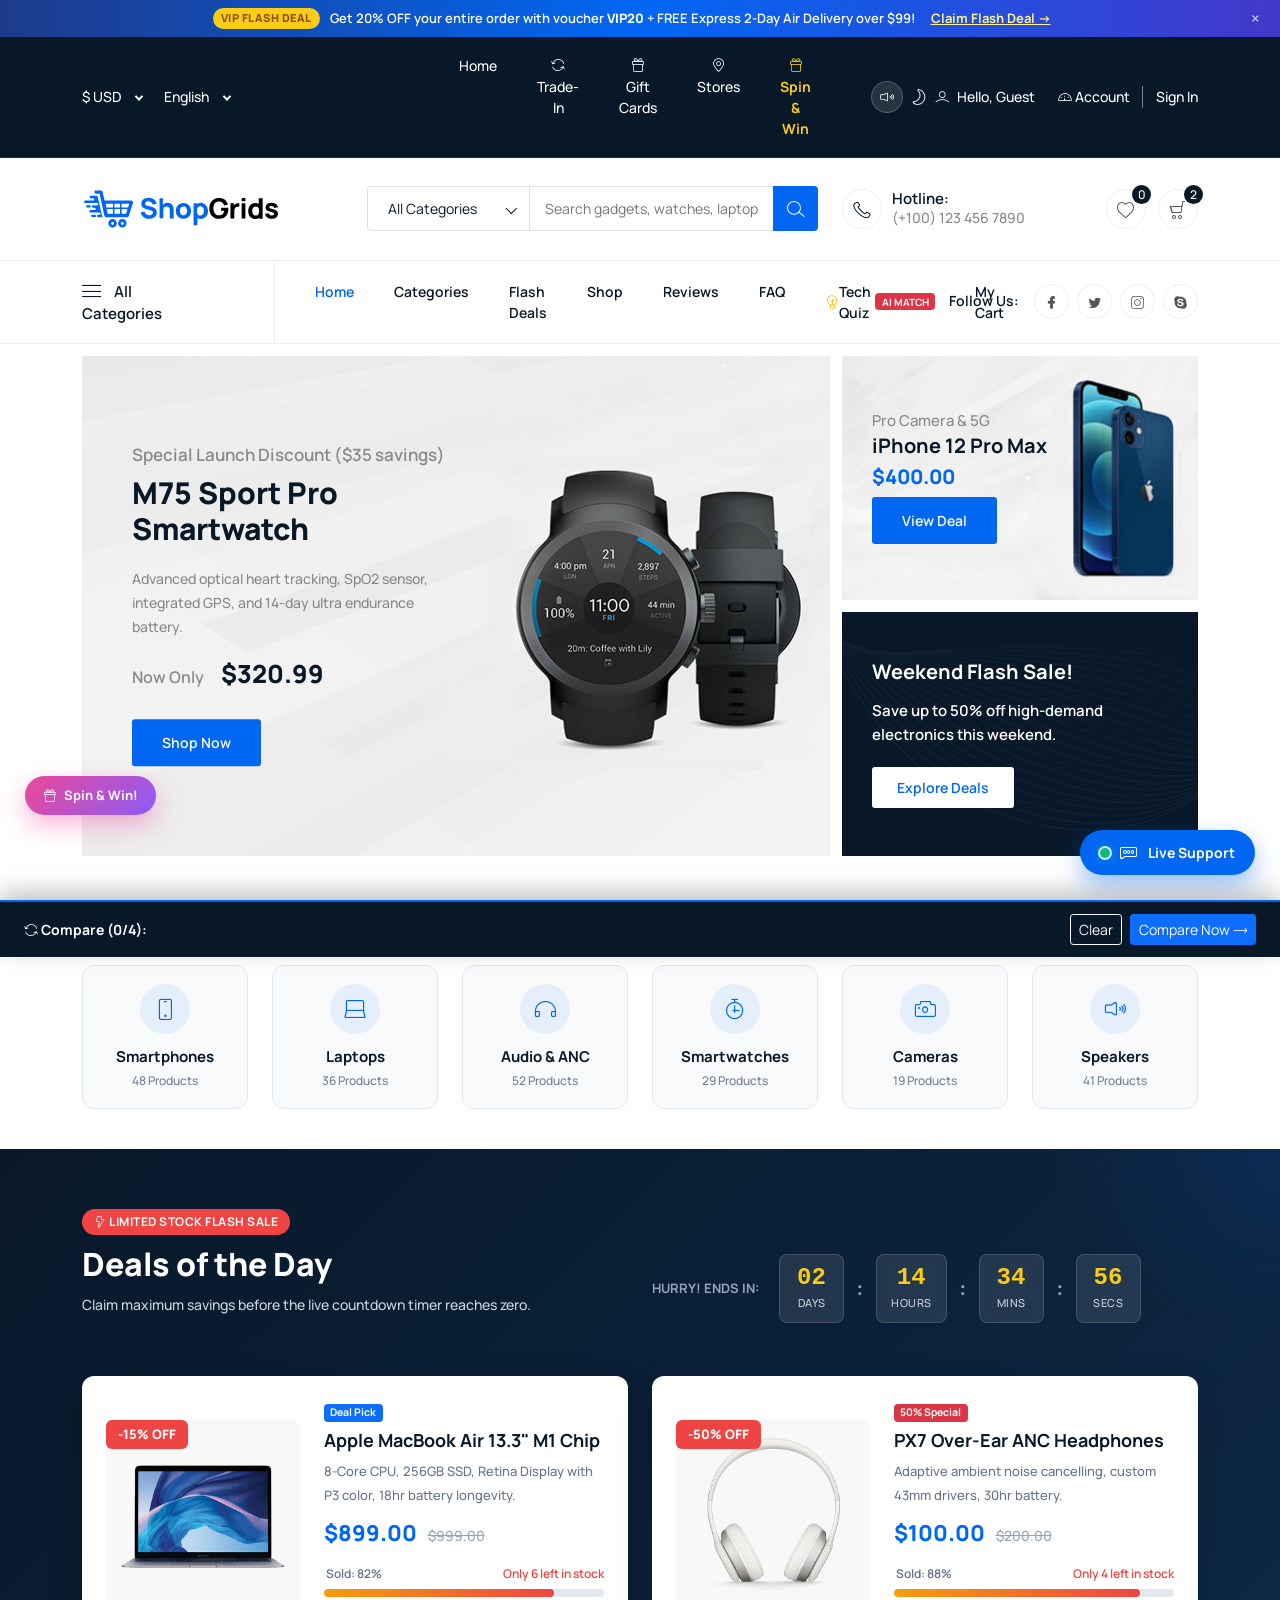
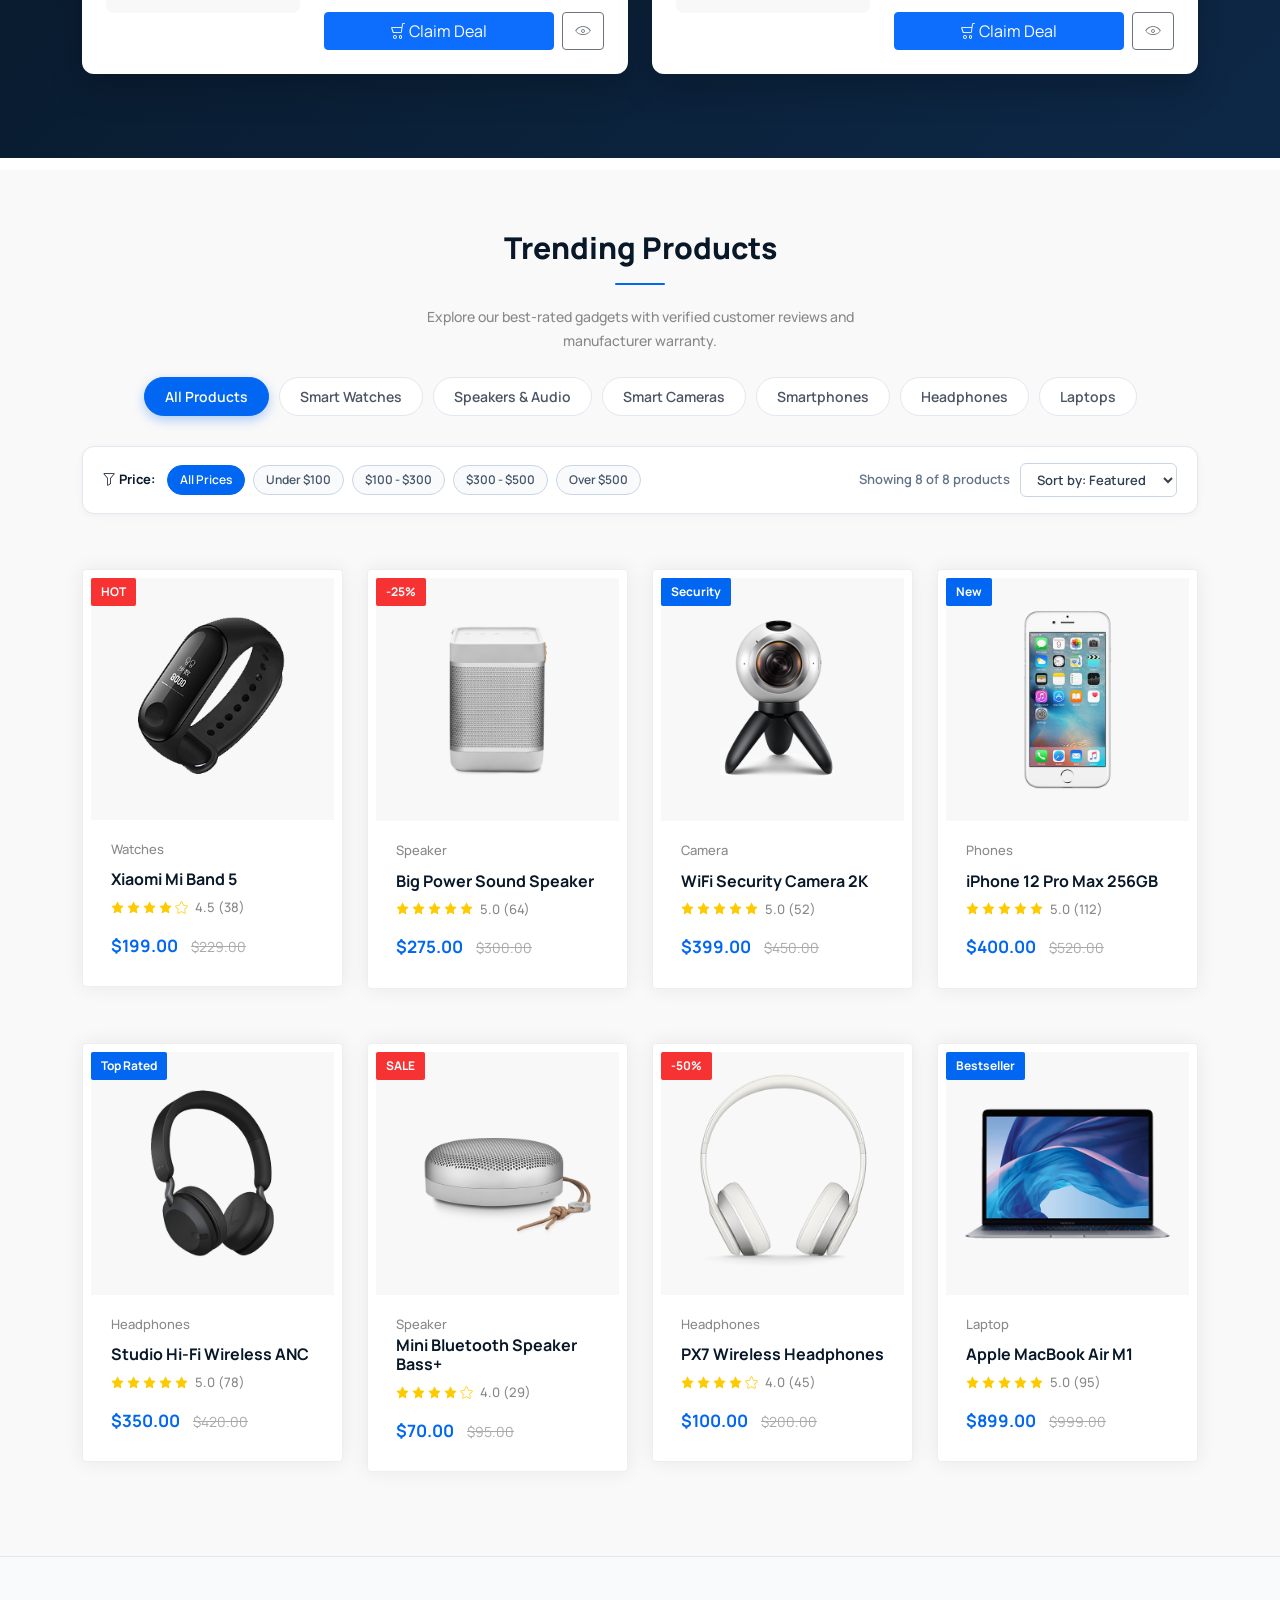
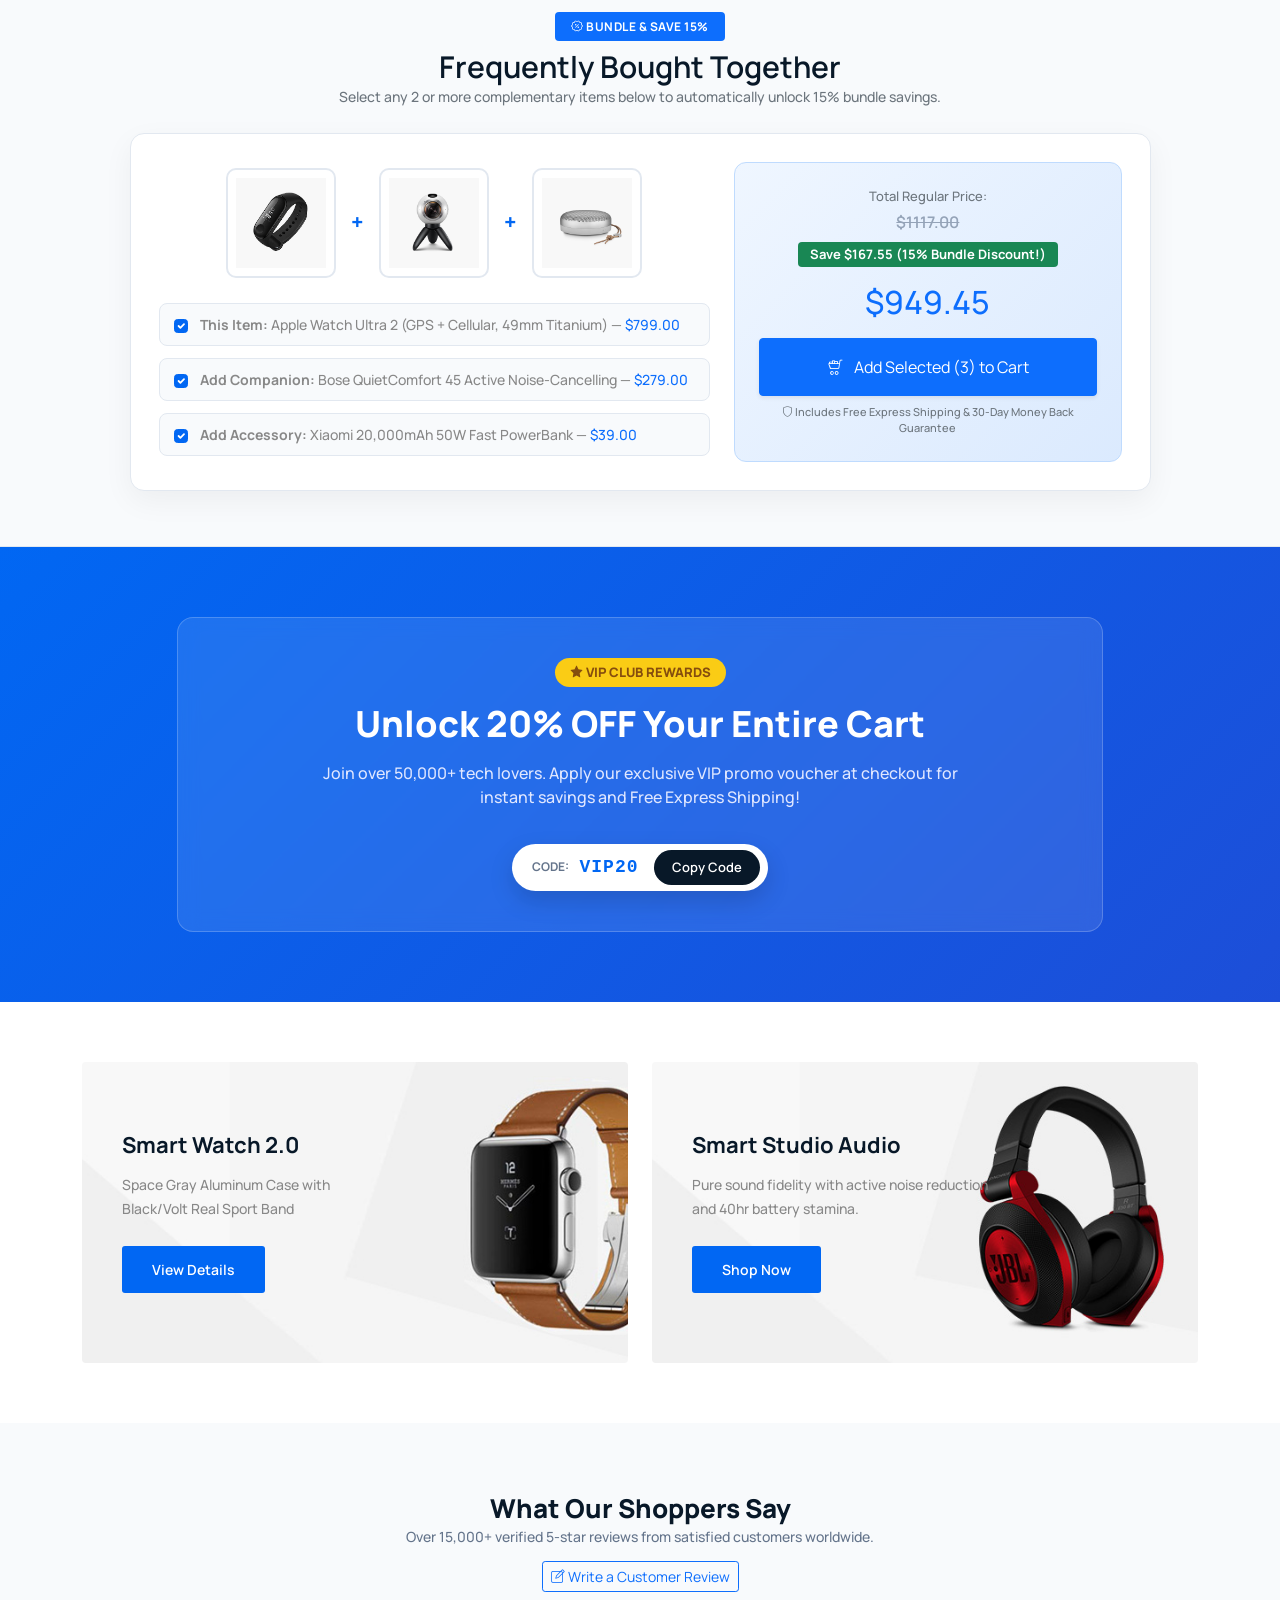
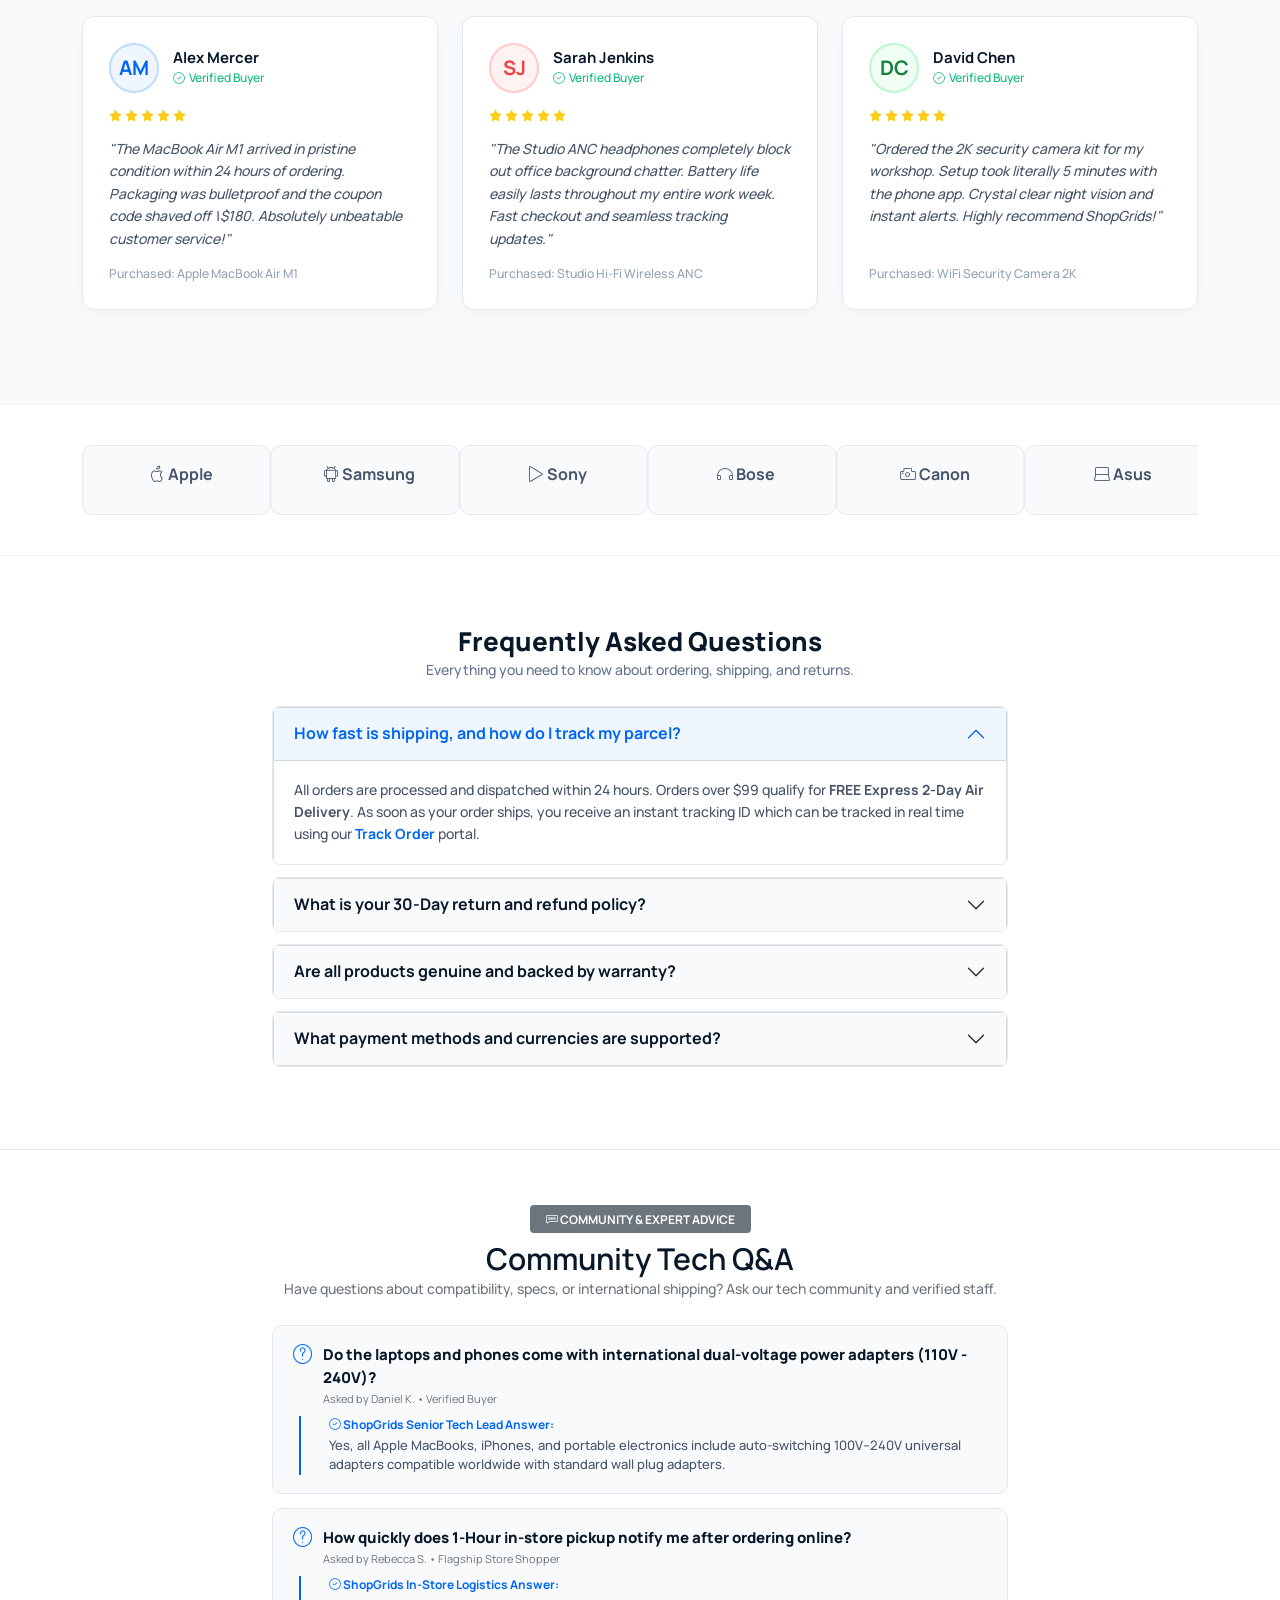
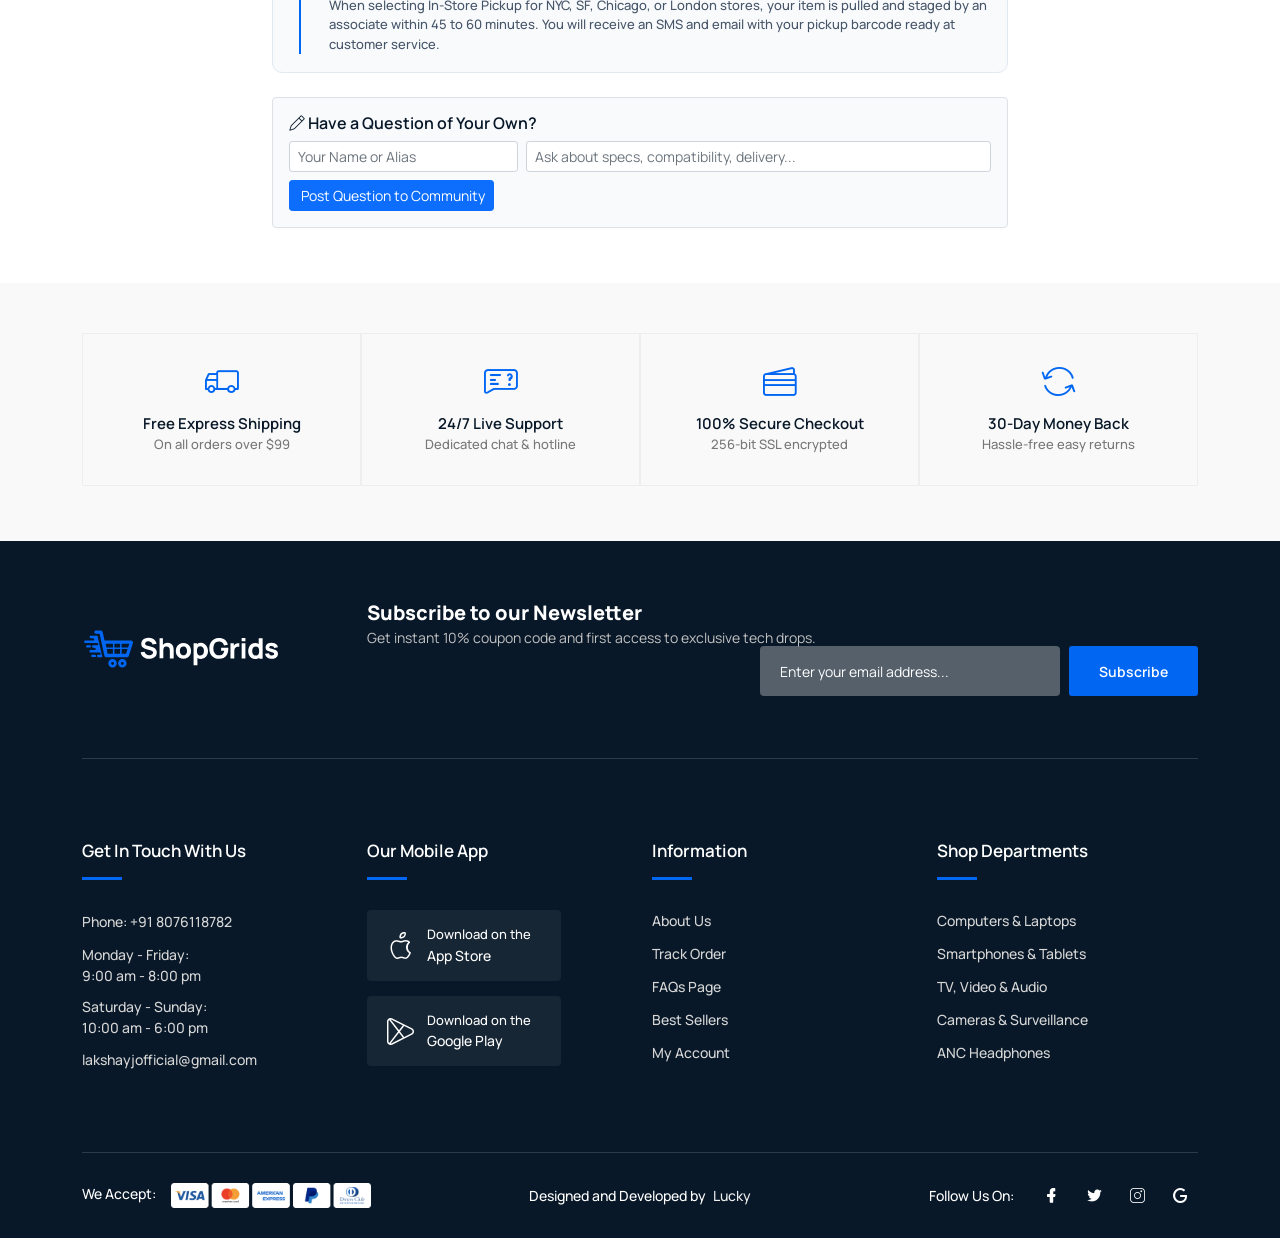
==== commit 270abc98: "." ====
--- a/index.html
+++ b/index.html
@@ -80,10 +80,10 @@
                         <div class="top-middle text-center">
                             <ul class="useful-links">
                                 <li><a href="index.html">Home</a></li>
+                                <li><a href="javascript:void(0)" onclick="ShopApp.openTradeInModal()"><i class="lni lni-reload"></i> Trade-In</a></li>
+                                <li><a href="javascript:void(0)" onclick="ShopApp.openGiftCardModal()"><i class="lni lni-gift"></i> Gift Cards</a></li>
                                 <li><a href="javascript:void(0)" onclick="ShopApp.openStoreLocatorModal()"><i class="lni lni-map-marker"></i> Stores</a></li>
-                                <li><a href="javascript:void(0)" onclick="ShopApp.trackOrder('SG-2026-8941')"><i class="lni lni-delivery"></i> Track Order</a></li>
                                 <li><a href="javascript:void(0)" onclick="ShopApp.openSpinWheelModal()" style="color:#facc15;font-weight:700;"><i class="lni lni-gift"></i> Spin & Win</a></li>
-                                <li><a href="#faqSection">FAQs</a></li>
                             </ul>
                         </div>
                     </div>
@@ -95,16 +95,16 @@
                             <button type="button" id="themeToggleBtn" onclick="ShopApp.toggleDarkMode()" class="btn btn-sm text-white p-0" style="font-size:16px;background:none;border:none;" title="Toggle Light/Dark Mode">
                                 <i class="lni lni-night"></i>
                             </button>
-                            <div class="user" id="headerUserGreeting">
+                            <div class="user" id="headerUserGreeting" style="cursor:pointer;" onclick="ShopApp.openAccountDashboard()" title="Open Account Dashboard">
                                 <i class="lni lni-user"></i>
                                 Hello, Guest
                             </div>
                             <ul class="user-login">
                                 <li>
-                                    <a href="javascript:void(0)" data-bs-toggle="modal" data-bs-target="#authModal">Sign In</a>
+                                    <a href="javascript:void(0)" onclick="ShopApp.openAccountDashboard()"><i class="lni lni-dashboard"></i> Account</a>
                                 </li>
                                 <li>
-                                    <a href="javascript:void(0)" data-bs-toggle="modal" data-bs-target="#authModal">Register</a>
+                                    <a href="javascript:void(0)" data-bs-toggle="modal" data-bs-target="#authModal">Sign In</a>
                                 </li>
                             </ul>
                         </div>
@@ -1653,6 +1653,9 @@
                                 <button type="button" class="btn btn-outline-primary" onclick="ShopApp.addQuickViewToCart(true)">
                                     Buy Now
                                 </button>
+                                <button type="button" class="btn btn-outline-dark" onclick="bootstrap.Modal.getInstance(document.getElementById('quickViewModal')).hide(); ShopApp.openVirtual360Modal();" title="Interactive 360 & AR Viewer">
+                                    <i class="lni lni-reload"></i> 360° / AR
+                                </button>
                             </div>
 
                             <div class="d-flex justify-content-between align-items-center mt-3 pt-3 border-top" style="font-size:12px;">
@@ -2298,6 +2301,275 @@
                 </div>
             </div>
         </div>
+    </div>
+
+    <!-- ========================= Trade-In Calculator Modal ========================= -->
+    <div class="modal fade" id="tradeInModal" tabindex="-1" aria-hidden="true">
+        <div class="modal-dialog modal-lg modal-dialog-centered">
+            <div class="modal-content">
+                <div class="modal-header">
+                    <h5 class="modal-title font-weight-bold"><i class="lni lni-reload text-success"></i> Trade-In & Upgrade Value Calculator</h5>
+                    <button type="button" class="btn-close" data-bs-dismiss="modal" aria-label="Close"></button>
+                </div>
+                <div class="modal-body p-4">
+                    <p class="text-muted" style="font-size:13px;">
+                        Trade in your current smartphone, laptop, or smartwatch to receive instant store credit applied directly to your cart at checkout.
+                    </p>
+                    <div class="row g-3">
+                        <div class="col-md-6 col-12">
+                            <label class="form-label font-weight-bold" style="font-size:13px;">Select Your Current Device</label>
+                            <select id="tradeInDeviceSelect" class="form-select" onchange="ShopApp.calculateTradeInEstimate()">
+                                <option value="iphone-14-pro" selected>Apple iPhone 14 Pro / Pro Max</option>
+                                <option value="iphone-13-pro">Apple iPhone 13 Pro</option>
+                                <option value="iphone-12">Apple iPhone 12 / 12 Pro</option>
+                                <option value="macbook-pro-m1">Apple MacBook Pro (M1 2020)</option>
+                                <option value="macbook-air-intel">Apple MacBook Air (Intel Core i5)</option>
+                                <option value="galaxy-s23">Samsung Galaxy S23 Ultra</option>
+                                <option value="apple-watch-8">Apple Watch Series 8</option>
+                                <option value="sony-a73">Sony Alpha 7 III Body</option>
+                            </select>
+                        </div>
+                        <div class="col-md-6 col-12">
+                            <label class="form-label font-weight-bold" style="font-size:13px;">Device Condition</label>
+                            <div class="d-flex gap-2" id="tradeInConditionGroup">
+                                <div class="condition-pill flex-grow-1 active" onclick="ShopApp.setTradeInCondition('flawless', this)">
+                                    <div style="font-size:13px;font-weight:700;">Flawless</div>
+                                    <small class="text-muted" style="font-size:11px;">Like new</small>
+                                </div>
+                                <div class="condition-pill flex-grow-1" onclick="ShopApp.setTradeInCondition('good', this)">
+                                    <div style="font-size:13px;font-weight:700;">Good</div>
+                                    <small class="text-muted" style="font-size:11px;">Normal wear</small>
+                                </div>
+                                <div class="condition-pill flex-grow-1" onclick="ShopApp.setTradeInCondition('fair', this)">
+                                    <div style="font-size:13px;font-weight:700;">Fair</div>
+                                    <small class="text-muted" style="font-size:11px;">Scratches</small>
+                                </div>
+                            </div>
+                        </div>
+                    </div>
+
+                    <div class="tradein-box mt-4">
+                        <div class="text-muted" style="font-size:13px;">Estimated Instant Trade-In Credit for <strong id="tradeInSelectedDeviceName">Apple iPhone 14 Pro</strong>:</div>
+                        <div class="tradein-val-amount" id="tradeInEstimatedValue">$450.00</div>
+                        <p class="text-muted mb-3" style="font-size:12px;">Includes prepaid shipping kit sent directly to your door to send in your old device.</p>
+                        <button type="button" class="btn btn-success px-4 py-2 font-weight-bold" onclick="ShopApp.applyTradeInToCart()">
+                            <i class="lni lni-checkmark-circle"></i> Accept & Apply Credit to Cart
+                        </button>
+                    </div>
+                </div>
+            </div>
+        </div>
+    </div>
+
+    <!-- ========================= VIP Account Dashboard Modal ========================= -->
+    <div class="modal fade" id="accountDashboardModal" tabindex="-1" aria-hidden="true">
+        <div class="modal-dialog modal-lg modal-dialog-centered modal-dialog-scrollable">
+            <div class="modal-content">
+                <div class="modal-header">
+                    <div class="d-flex align-items-center gap-2">
+                        <div style="width:36px;height:36px;border-radius:50%;background:var(--ecom-primary);color:#fff;display:flex;align-items:center;justify-content:center;font-weight:bold;">AM</div>
+                        <div>
+                            <h6 class="modal-title font-weight-bold mb-0">Alex Mercer</h6>
+                            <small class="text-success"><i class="lni lni-star-filled"></i> VIP Tier 2 • Gold Member</small>
+                        </div>
+                    </div>
+                    <button type="button" class="btn-close" data-bs-dismiss="modal" aria-label="Close"></button>
+                </div>
+                <div class="modal-body p-4">
+                    <div class="points-banner">
+                        <div>
+                            <span style="font-size:12px;font-weight:700;text-transform:uppercase;">TechRewards Cash Points</span>
+                            <div class="points-num">1,850 Pts <span style="font-size:15px;font-weight:normal;">(= $18.50 Credit)</span></div>
+                        </div>
+                        <button type="button" class="btn btn-sm btn-dark font-weight-bold" onclick="ShopApp.redeemRewardsPoints()">
+                            Redeem as $18.50 Coupon
+                        </button>
+                    </div>
+
+                    <ul class="nav nav-tabs mb-3" role="tablist">
+                        <li class="nav-item">
+                            <button class="nav-link active font-weight-bold" data-bs-toggle="tab" data-bs-target="#tabOrders">
+                                <i class="lni lni-delivery"></i> My Orders
+                            </button>
+                        </li>
+                        <li class="nav-item">
+                            <button class="nav-link font-weight-bold" data-bs-toggle="tab" data-bs-target="#tabAddresses">
+                                <i class="lni lni-map-marker"></i> Saved Addresses
+                            </button>
+                        </li>
+                        <li class="nav-item">
+                            <button class="nav-link font-weight-bold" data-bs-toggle="tab" data-bs-target="#tabPayments">
+                                <i class="lni lni-credit-cards"></i> Saved Cards
+                            </button>
+                        </li>
+                    </ul>
+
+                    <div class="tab-content">
+                        <!-- Tab 1: Orders -->
+                        <div class="tab-pane fade show active" id="tabOrders">
+                            <div id="accountOrdersList">
+                                <!-- Populated dynamically by ShopApp.renderAccountDashboard() -->
+                            </div>
+                        </div>
+
+                        <!-- Tab 2: Addresses -->
+                        <div class="tab-pane fade" id="tabAddresses">
+                            <div class="account-card">
+                                <div class="d-flex justify-content-between align-items-center mb-2">
+                                    <h6 class="font-weight-bold mb-0">Primary Home Address</h6>
+                                    <span class="badge bg-primary">Default</span>
+                                </div>
+                                <p class="text-muted mb-2" style="font-size:13px;">Alex Mercer • +1 (555) 019-2834<br>742 Evergreen Terrace, Apt 4B<br>San Francisco, CA 94107, United States</p>
+                                <button type="button" class="btn btn-sm btn-outline-secondary" onclick="ShopApp.showToast('Address Updated', 'Shipping address verified.', 'info')">Edit Address</button>
+                            </div>
+                        </div>
+
+                        <!-- Tab 3: Payments -->
+                        <div class="tab-pane fade" id="tabPayments">
+                            <div class="account-card">
+                                <div class="d-flex justify-content-between align-items-center mb-2">
+                                    <div class="d-flex align-items-center gap-2">
+                                        <i class="lni lni-visa" style="font-size:24px;color:#1d4ed8;"></i>
+                                        <strong style="font-size:14px;">Visa ending in •••• 4242</strong>
+                                    </div>
+                                    <span class="badge bg-success">Verified</span>
+                                </div>
+                                <p class="text-muted mb-2" style="font-size:12px;">Expires: 08/2028 • Cardholder: Alex Mercer</p>
+                                <button type="button" class="btn btn-sm btn-outline-danger" onclick="ShopApp.showToast('Payment Method', 'Card is active.', 'info')">Remove Card</button>
+                            </div>
+                        </div>
+                    </div>
+                </div>
+            </div>
+        </div>
+    </div>
+
+    <!-- ========================= Digital Gift Card Modal ========================= -->
+    <div class="modal fade" id="giftCardModal" tabindex="-1" aria-hidden="true">
+        <div class="modal-dialog modal-lg modal-dialog-centered">
+            <div class="modal-content">
+                <div class="modal-header">
+                    <h5 class="modal-title font-weight-bold"><i class="lni lni-gift text-primary"></i> Digital Gift Cards & Balance Checker</h5>
+                    <button type="button" class="btn-close" data-bs-dismiss="modal" aria-label="Close"></button>
+                </div>
+                <div class="modal-body p-4">
+                    <ul class="nav nav-pills nav-fill mb-4" role="tablist">
+                        <li class="nav-item">
+                            <button class="nav-link active font-weight-bold" data-bs-toggle="pill" data-bs-target="#giftTabSend">Send a Gift Card</button>
+                        </li>
+                        <li class="nav-item">
+                            <button class="nav-link font-weight-bold" data-bs-toggle="pill" data-bs-target="#giftTabCheck">Check Card Balance</button>
+                        </li>
+                    </ul>
+
+                    <div class="tab-content">
+                        <!-- Send Gift Card Tab -->
+                        <div class="tab-pane fade show active" id="giftTabSend">
+                            <div class="row">
+                                <div class="col-lg-5 col-12 mb-3">
+                                    <div id="giftCardVisualPreview" class="giftcard-preview cyberpunk">
+                                        <div class="d-flex justify-content-between align-items-center">
+                                            <h5 style="font-weight:900;letter-spacing:1px;color:#fff;margin:0;">SHOPGRIDS</h5>
+                                            <span style="font-size:11px;background:rgba(255,255,255,0.25);padding:3px 8px;border-radius:12px;">E-GIFT</span>
+                                        </div>
+                                        <div>
+                                            <div style="font-size:11px;text-transform:uppercase;opacity:0.9;">Store Gift Card</div>
+                                            <h3 id="giftCardPreviewAmount" style="font-weight:900;color:#fff;margin:0;">$50.00</h3>
+                                        </div>
+                                        <div style="font-size:11px;font-family:monospace;letter-spacing:2px;opacity:0.85;">•••• •••• •••• 2026</div>
+                                    </div>
+                                    <div class="d-flex justify-content-center gap-2 mt-3">
+                                        <button type="button" class="btn btn-sm btn-outline-primary" onclick="ShopApp.setGiftCardTheme('cyberpunk')">Neon</button>
+                                        <button type="button" class="btn btn-sm btn-outline-dark" onclick="ShopApp.setGiftCardTheme('gold')">Midnight Gold</button>
+                                        <button type="button" class="btn btn-sm btn-outline-success" onclick="ShopApp.setGiftCardTheme('emerald')">Emerald</button>
+                                    </div>
+                                </div>
+                                <div class="col-lg-7 col-12">
+                                    <form onsubmit="ShopApp.sendDigitalGiftCard(event)">
+                                        <label class="form-label font-weight-bold" style="font-size:13px;">Select Gift Amount</label>
+                                        <div class="d-flex gap-2 mb-3">
+                                            <div class="gift-amount-pill" onclick="ShopApp.setGiftCardAmount(25, this)">$25</div>
+                                            <div class="gift-amount-pill active" onclick="ShopApp.setGiftCardAmount(50, this)">$50</div>
+                                            <div class="gift-amount-pill" onclick="ShopApp.setGiftCardAmount(100, this)">$100</div>
+                                            <div class="gift-amount-pill" onclick="ShopApp.setGiftCardAmount(250, this)">$250</div>
+                                        </div>
+                                        <div class="mb-3">
+                                            <label class="form-label" style="font-size:13px;font-weight:600;">Recipient Email Address *</label>
+                                            <input type="email" id="giftRecipientEmail" class="form-control" placeholder="friend@example.com" required>
+                                        </div>
+                                        <div class="mb-3">
+                                            <label class="form-label" style="font-size:13px;font-weight:600;">Personal Message</label>
+                                            <textarea class="form-control" rows="2" placeholder="Happy Birthday! Enjoy your new tech gadget!"></textarea>
+                                        </div>
+                                        <button type="submit" class="btn btn-primary w-100 font-weight-bold">
+                                            <i class="lni lni-telegram-original"></i> Purchase & Dispatch Gift Card
+                                        </button>
+                                    </form>
+                                </div>
+                            </div>
+                        </div>
+
+                        <!-- Check Balance Tab -->
+                        <div class="tab-pane fade" id="giftTabCheck">
+                            <div class="p-3 bg-light rounded border">
+                                <h6 class="font-weight-bold mb-2">Check Gift Card Balance</h6>
+                                <p class="text-muted" style="font-size:13px;">Enter your 16-character alphanumeric gift code or demo code <strong>GIFT-2026-TECH</strong> to verify active credit.</p>
+                                <div class="input-group mb-2">
+                                    <input type="text" id="giftCardCheckInput" class="form-control" placeholder="Enter Gift Code (e.g. GIFT-2026-TECH)" value="GIFT-2026-TECH">
+                                    <button class="btn btn-primary" type="button" onclick="ShopApp.checkGiftCardBalance()">Check Balance</button>
+                                </div>
+                                <div id="giftCardCheckResult" style="display:none;"></div>
+                            </div>
+                        </div>
+                    </div>
+                </div>
+            </div>
+        </div>
+    </div>
+
+    <!-- ========================= Interactive 360° & AR Simulator Modal ========================= -->
+    <div class="modal fade" id="virtual360Modal" tabindex="-1" aria-hidden="true">
+        <div class="modal-dialog modal-lg modal-dialog-centered">
+            <div class="modal-content">
+                <div class="modal-header">
+                    <h5 class="modal-title font-weight-bold"><i class="lni lni-reload text-info"></i> 360° Product Virtual Inspection & AR Viewer</h5>
+                    <button type="button" class="btn-close" data-bs-dismiss="modal" aria-label="Close"></button>
+                </div>
+                <div class="modal-body p-4 text-center">
+                    <h5 id="arProductTitle" class="font-weight-bold mb-2">Apple Watch Ultra 2</h5>
+                    <p class="text-muted" style="font-size:13px;margin-bottom:15px;">Drag the rotation slider below to inspect the device from all angles, or switch simulated studio environments.</p>
+
+                    <div id="arViewport" class="ar-viewport desk mb-3">
+                        <img id="arDeviceImg" src="assets/images/products/product-1.jpg" alt="360 view" class="ar-device-img">
+                    </div>
+
+                    <!-- 360 Rotation Slider -->
+                    <div class="mb-3 px-3">
+                        <div class="d-flex justify-content-between mb-1" style="font-size:12px;font-weight:700;">
+                            <span><i class="lni lni-reload"></i> Rotate Angle</span>
+                            <span id="arDegreeText" style="color:var(--ecom-primary);">0°</span>
+                        </div>
+                        <input type="range" class="form-range" id="arRotationSlider" min="-180" max="180" value="0" oninput="ShopApp.update360Rotation(this.value)">
+                    </div>
+
+                    <!-- Environment Switcher -->
+                    <div class="d-flex justify-content-center align-items-center gap-2">
+                        <span class="text-muted" style="font-size:12px;font-weight:600;">Workspace Setup:</span>
+                        <span class="ar-env-pill active" onclick="ShopApp.setArEnvironment('desk', this)">Modern Desk</span>
+                        <span class="ar-env-pill" onclick="ShopApp.setArEnvironment('studio', this)">Dark Studio</span>
+                        <span class="ar-env-pill" onclick="ShopApp.setArEnvironment('gaming', this)">Cyber Neon</span>
+                    </div>
+                </div>
+            </div>
+        </div>
+    </div>
+
+    <!-- ========================= Circular Scroll-to-Top Button ========================= -->
+    <div id="backToTopProgress" class="back-to-top-progress" title="Scroll to Top">
+        <svg class="progress-ring" width="44" height="44">
+            <circle class="progress-ring-circle" stroke-width="3" fill="transparent" r="18" cx="22" cy="22"/>
+        </svg>
+        <i class="lni lni-chevron-up back-to-top-icon"></i>
     </div>
 
     <!-- ========================= JS here ========================= -->
--- a/assets/css/ecommerce-features.css
+++ b/assets/css/ecommerce-features.css
@@ -2331,3 +2331,218 @@
   background: rgba(255, 255, 255, 0.25);
   color: #facc15;
 }
+
+/* ================== Trade-In Value Calculator ================== */
+.tradein-box {
+  background: linear-gradient(135deg, #f0fdf4 0%, #dcfce7 100%);
+  border: 2px dashed #22c55e;
+  border-radius: 12px;
+  padding: 20px;
+  text-align: center;
+  margin-top: 15px;
+}
+body.dark-theme .tradein-box {
+  background: #052e16;
+  border-color: #16a34a;
+  color: #fff;
+}
+.tradein-val-amount {
+  font-size: 32px;
+  font-weight: 800;
+  color: #16a34a;
+  margin: 6px 0;
+}
+.condition-pill {
+  cursor: pointer;
+  border: 2px solid #e2e8f0;
+  border-radius: 8px;
+  padding: 10px 14px;
+  background: #fff;
+  transition: all 0.2s;
+  text-align: center;
+}
+body.dark-theme .condition-pill {
+  background: #111e2e;
+  border-color: #1e293b;
+}
+.condition-pill.active {
+  border-color: #22c55e;
+  background: #f0fdf4;
+}
+body.dark-theme .condition-pill.active {
+  background: #052e16;
+  border-color: #16a34a;
+}
+
+/* ================== VIP Account Dashboard Portal ================== */
+.account-card {
+  border: 1px solid #e2e8f0;
+  border-radius: 12px;
+  background: #fff;
+  padding: 20px;
+  margin-bottom: 16px;
+}
+body.dark-theme .account-card {
+  background: #111e2e;
+  border-color: #1e293b;
+}
+.points-banner {
+  background: linear-gradient(135deg, #fef3c7 0%, #fde68a 100%);
+  border: 1px solid #f59e0b;
+  border-radius: 10px;
+  padding: 16px 20px;
+  color: #78350f;
+  display: flex;
+  justify-content: space-between;
+  align-items: center;
+  margin-bottom: 20px;
+}
+body.dark-theme .points-banner {
+  background: #451a03;
+  border-color: #b45309;
+  color: #fde68a;
+}
+.points-num {
+  font-size: 26px;
+  font-weight: 800;
+  color: #b45309;
+}
+body.dark-theme .points-num {
+  color: #fef3c7;
+}
+
+/* ================== Digital Gift Card Studio ================== */
+.giftcard-preview {
+  border-radius: 16px;
+  padding: 24px;
+  color: #fff;
+  height: 190px;
+  display: flex;
+  flex-direction: column;
+  justify-content: space-between;
+  box-shadow: 0 15px 35px rgba(0, 0, 0, 0.2);
+  position: relative;
+  overflow: hidden;
+  transition: all 0.3s;
+}
+.giftcard-preview.cyberpunk {
+  background: linear-gradient(135deg, #ec4899 0%, #8b5cf6 50%, #3b82f6 100%);
+}
+.giftcard-preview.gold {
+  background: linear-gradient(135deg, #1e293b 0%, #334155 50%, #0f172a 100%);
+  border: 1px solid #d97706;
+}
+.giftcard-preview.emerald {
+  background: linear-gradient(135deg, #059669 0%, #047857 50%, #064e3b 100%);
+}
+.gift-amount-pill {
+  border: 2px solid #e2e8f0;
+  border-radius: 8px;
+  padding: 8px 14px;
+  font-weight: 700;
+  cursor: pointer;
+  background: #fff;
+  transition: all 0.2s;
+}
+body.dark-theme .gift-amount-pill {
+  background: #111e2e;
+  border-color: #1e293b;
+}
+.gift-amount-pill.active {
+  border-color: var(--ecom-primary);
+  background: #eff6ff;
+  color: var(--ecom-primary);
+}
+
+/* ================== Interactive 360° & AR Simulator ================== */
+.ar-viewport {
+  position: relative;
+  width: 100%;
+  height: 380px;
+  border-radius: 14px;
+  overflow: hidden;
+  display: flex;
+  align-items: center;
+  justify-content: center;
+  background-size: cover;
+  background-position: center;
+  border: 1px solid #e2e8f0;
+}
+.ar-viewport.desk {
+  background: radial-gradient(circle, #f8fafc 0%, #cbd5e1 100%);
+}
+.ar-viewport.studio {
+  background: radial-gradient(circle, #1e293b 0%, #0f172a 100%);
+}
+.ar-viewport.gaming {
+  background: radial-gradient(circle, #312e81 0%, #1e1b4b 100%);
+}
+.ar-device-img {
+  max-height: 250px;
+  max-width: 80%;
+  object-fit: contain;
+  transition: transform 0.1s ease-out;
+  filter: drop-shadow(0 20px 30px rgba(0, 0, 0, 0.35));
+}
+.ar-env-pill {
+  padding: 6px 14px;
+  border-radius: 20px;
+  font-size: 12px;
+  font-weight: 600;
+  cursor: pointer;
+  border: 1px solid #cbd5e1;
+  background: #fff;
+  transition: all 0.2s;
+}
+.ar-env-pill.active {
+  background: var(--ecom-primary);
+  color: #fff;
+  border-color: var(--ecom-primary);
+}
+
+/* ================== Back to Top with Circular SVG Progress Ring ================== */
+.back-to-top-progress {
+  position: fixed;
+  bottom: 85px;
+  right: 25px;
+  width: 44px;
+  height: 44px;
+  border-radius: 50%;
+  background: #fff;
+  box-shadow: 0 4px 15px rgba(0, 0, 0, 0.15);
+  cursor: pointer;
+  z-index: 9991;
+  display: flex;
+  align-items: center;
+  justify-content: center;
+  opacity: 0;
+  visibility: hidden;
+  transition: all 0.3s cubic-bezier(0.16, 1, 0.3, 1);
+}
+body.dark-theme .back-to-top-progress {
+  background: #0f172a;
+  box-shadow: 0 4px 15px rgba(0, 0, 0, 0.5);
+}
+.back-to-top-progress.active {
+  opacity: 1;
+  visibility: visible;
+}
+.back-to-top-progress:hover {
+  transform: translateY(-4px);
+}
+.progress-ring {
+  position: absolute;
+  top: 0;
+  left: 0;
+  transform: rotate(-90deg);
+}
+.progress-ring-circle {
+  transition: stroke-dashoffset 0.1s;
+  stroke: var(--ecom-primary);
+}
+.back-to-top-icon {
+  font-size: 16px;
+  color: var(--ecom-primary);
+  z-index: 2;
+}
+
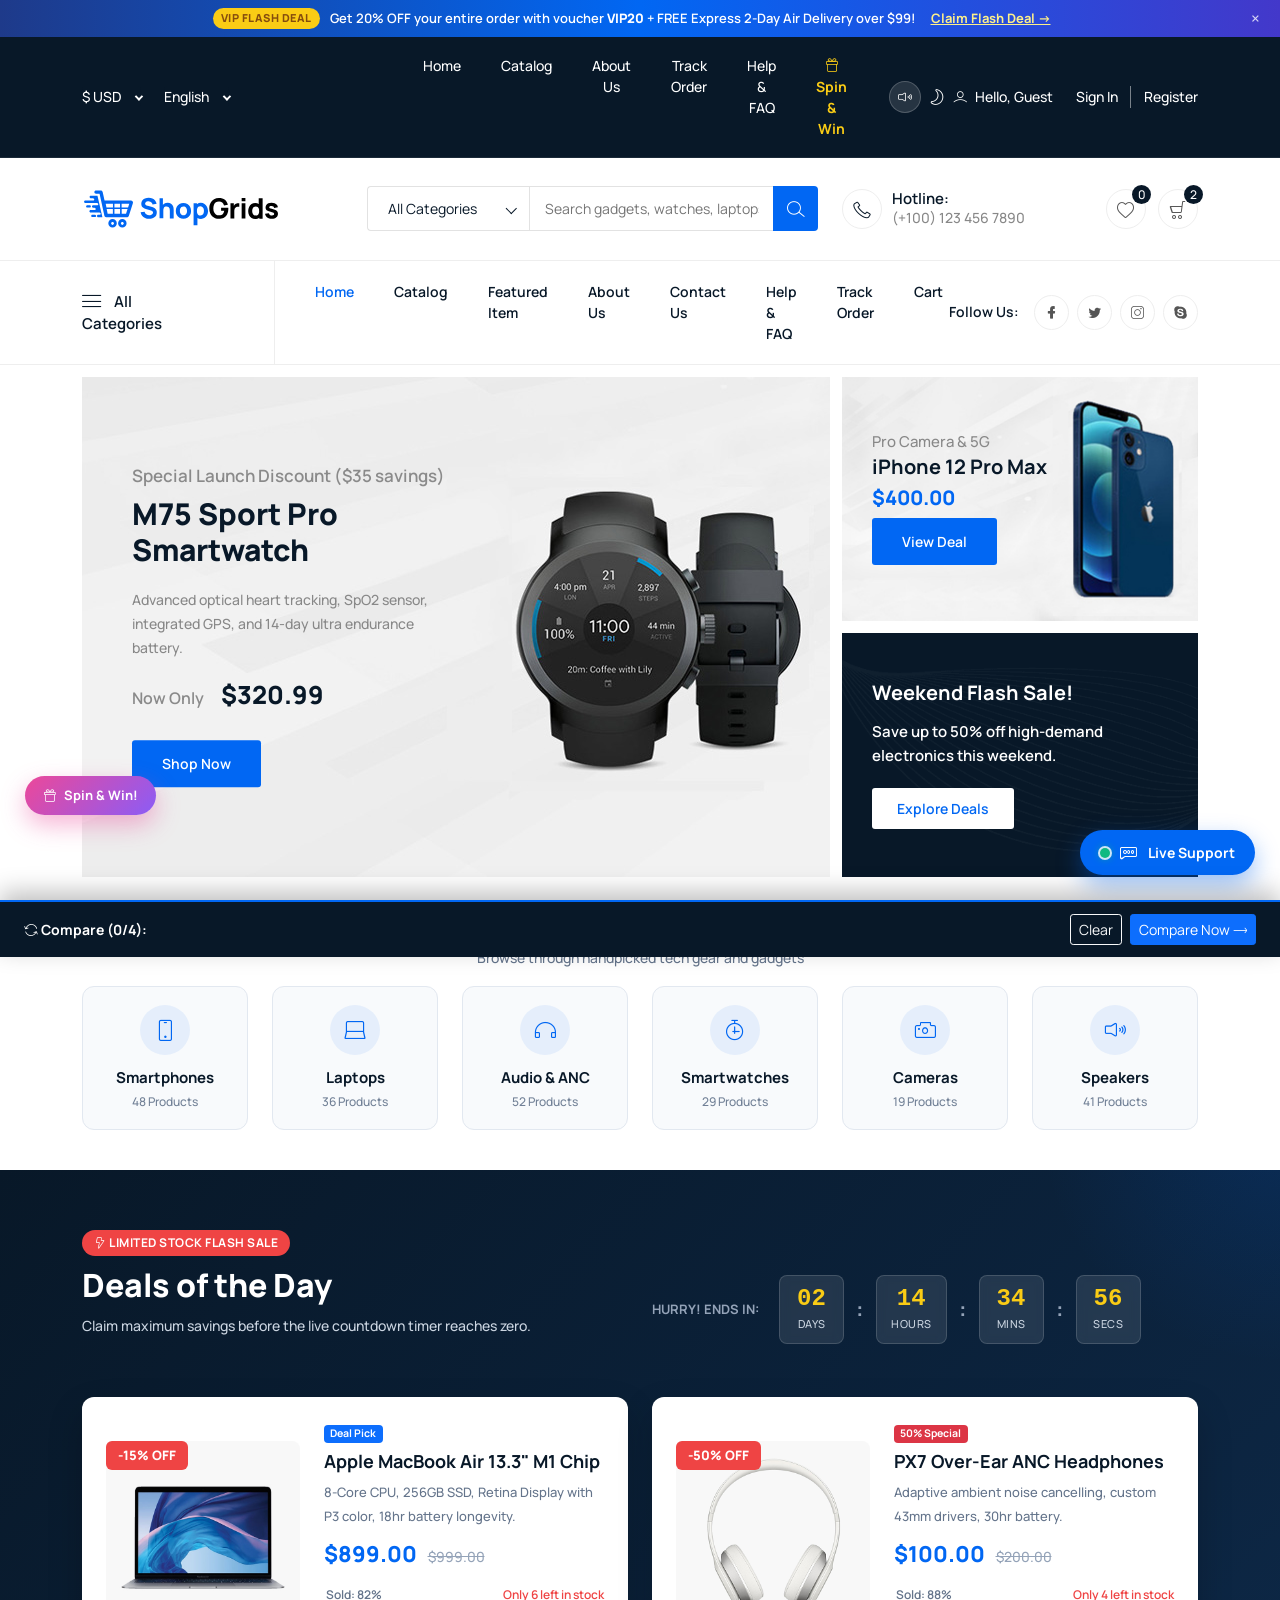
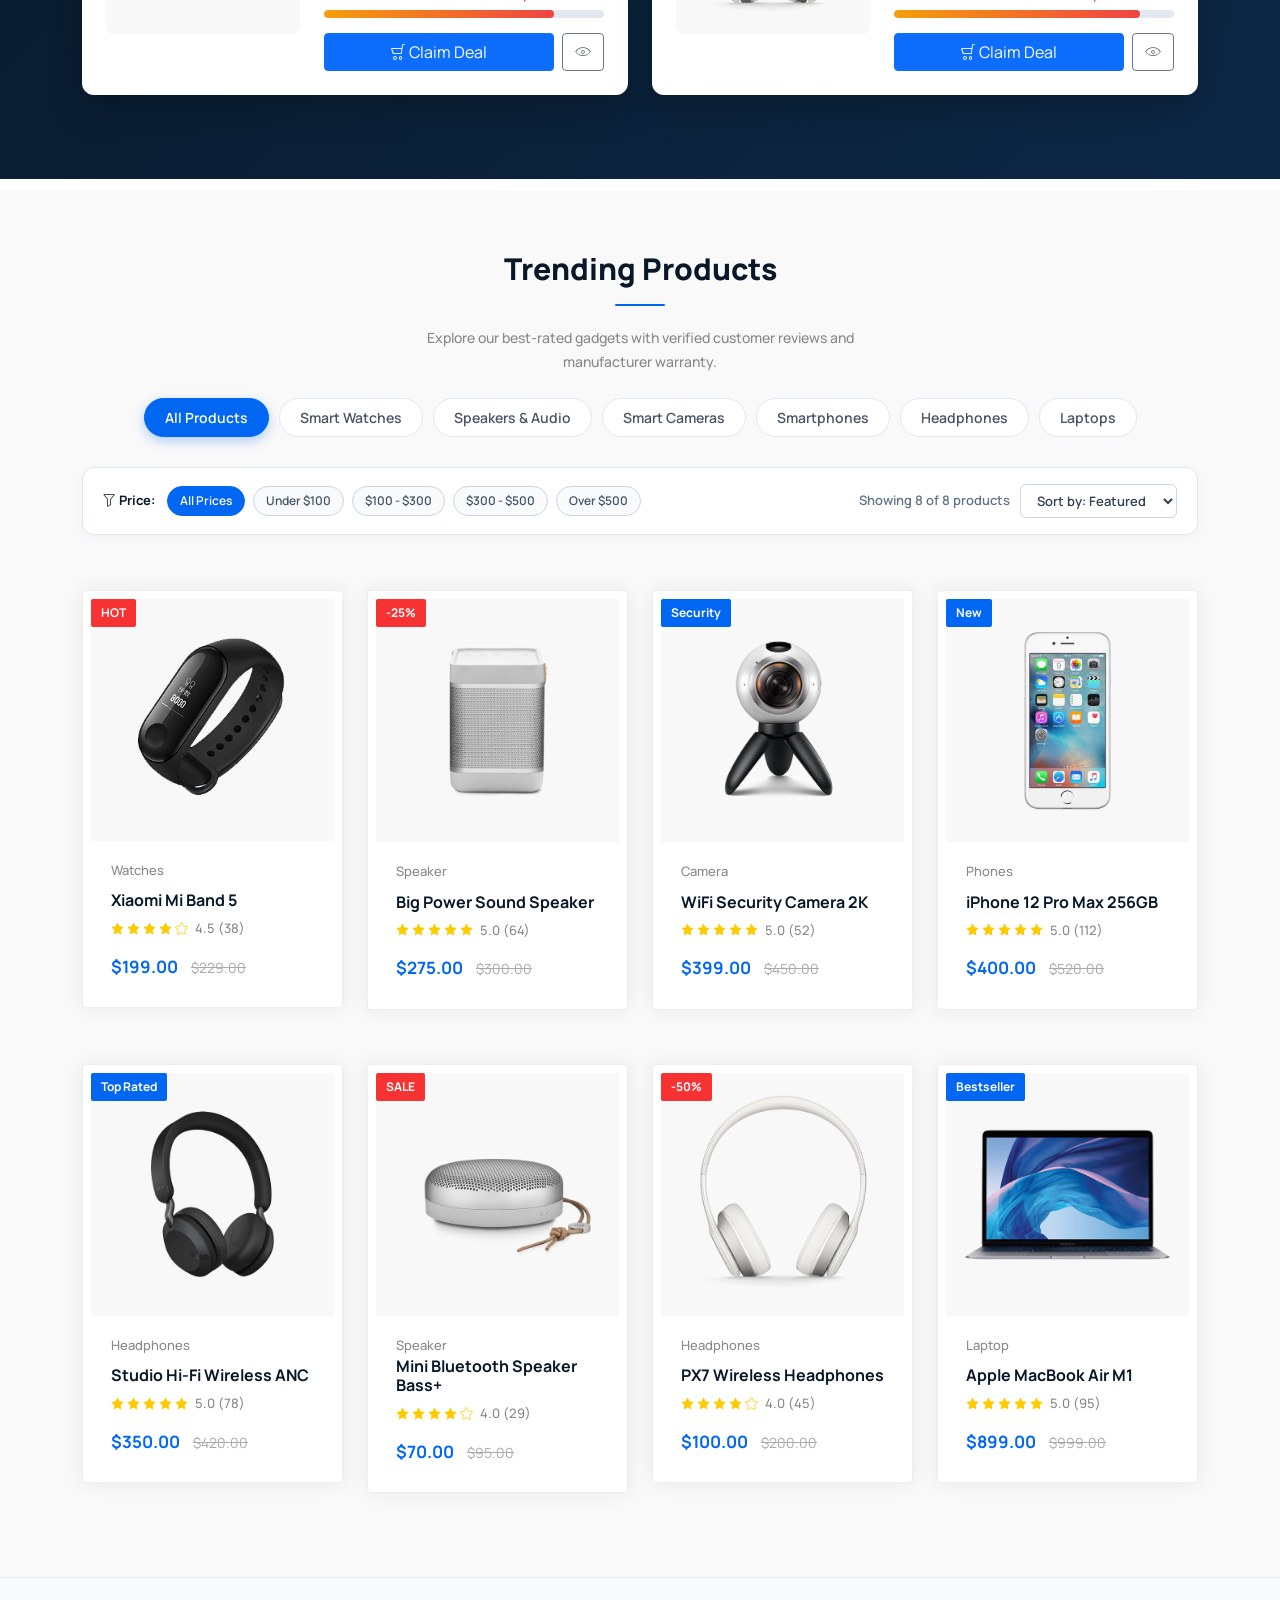
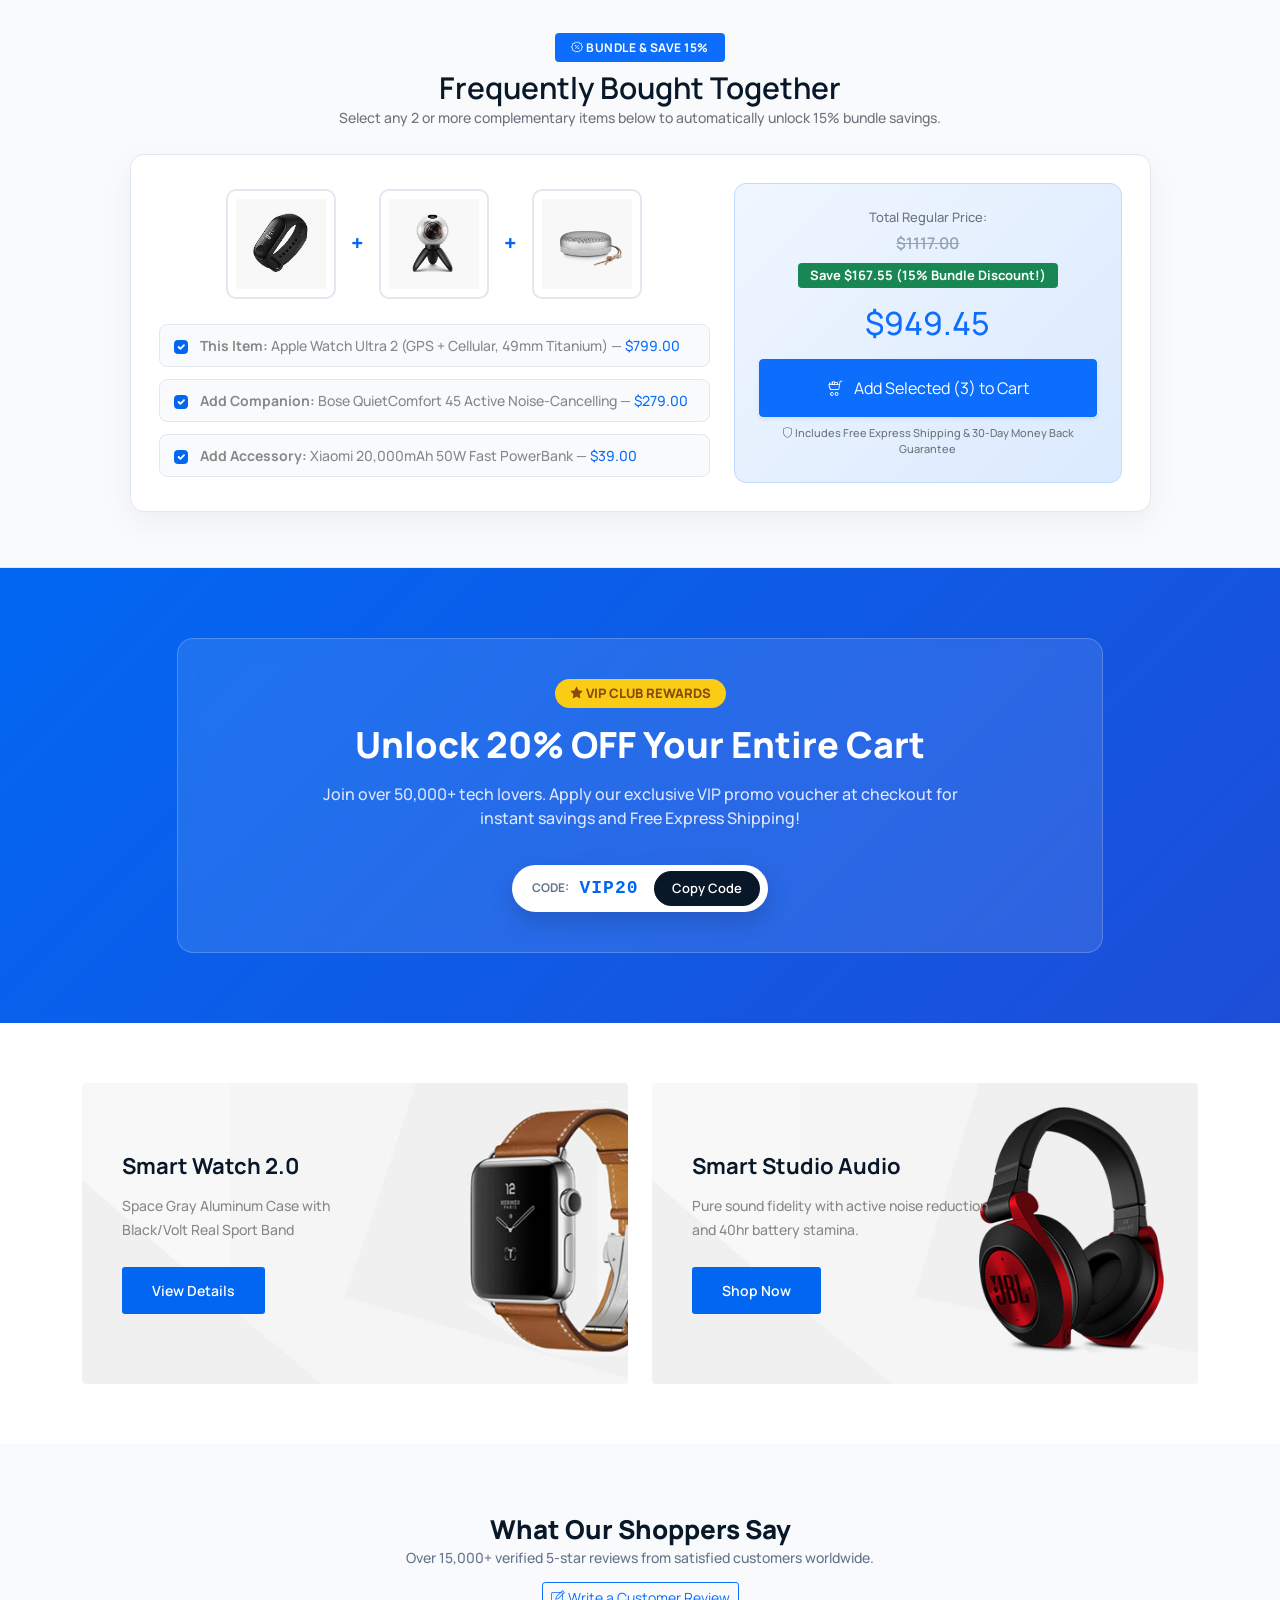
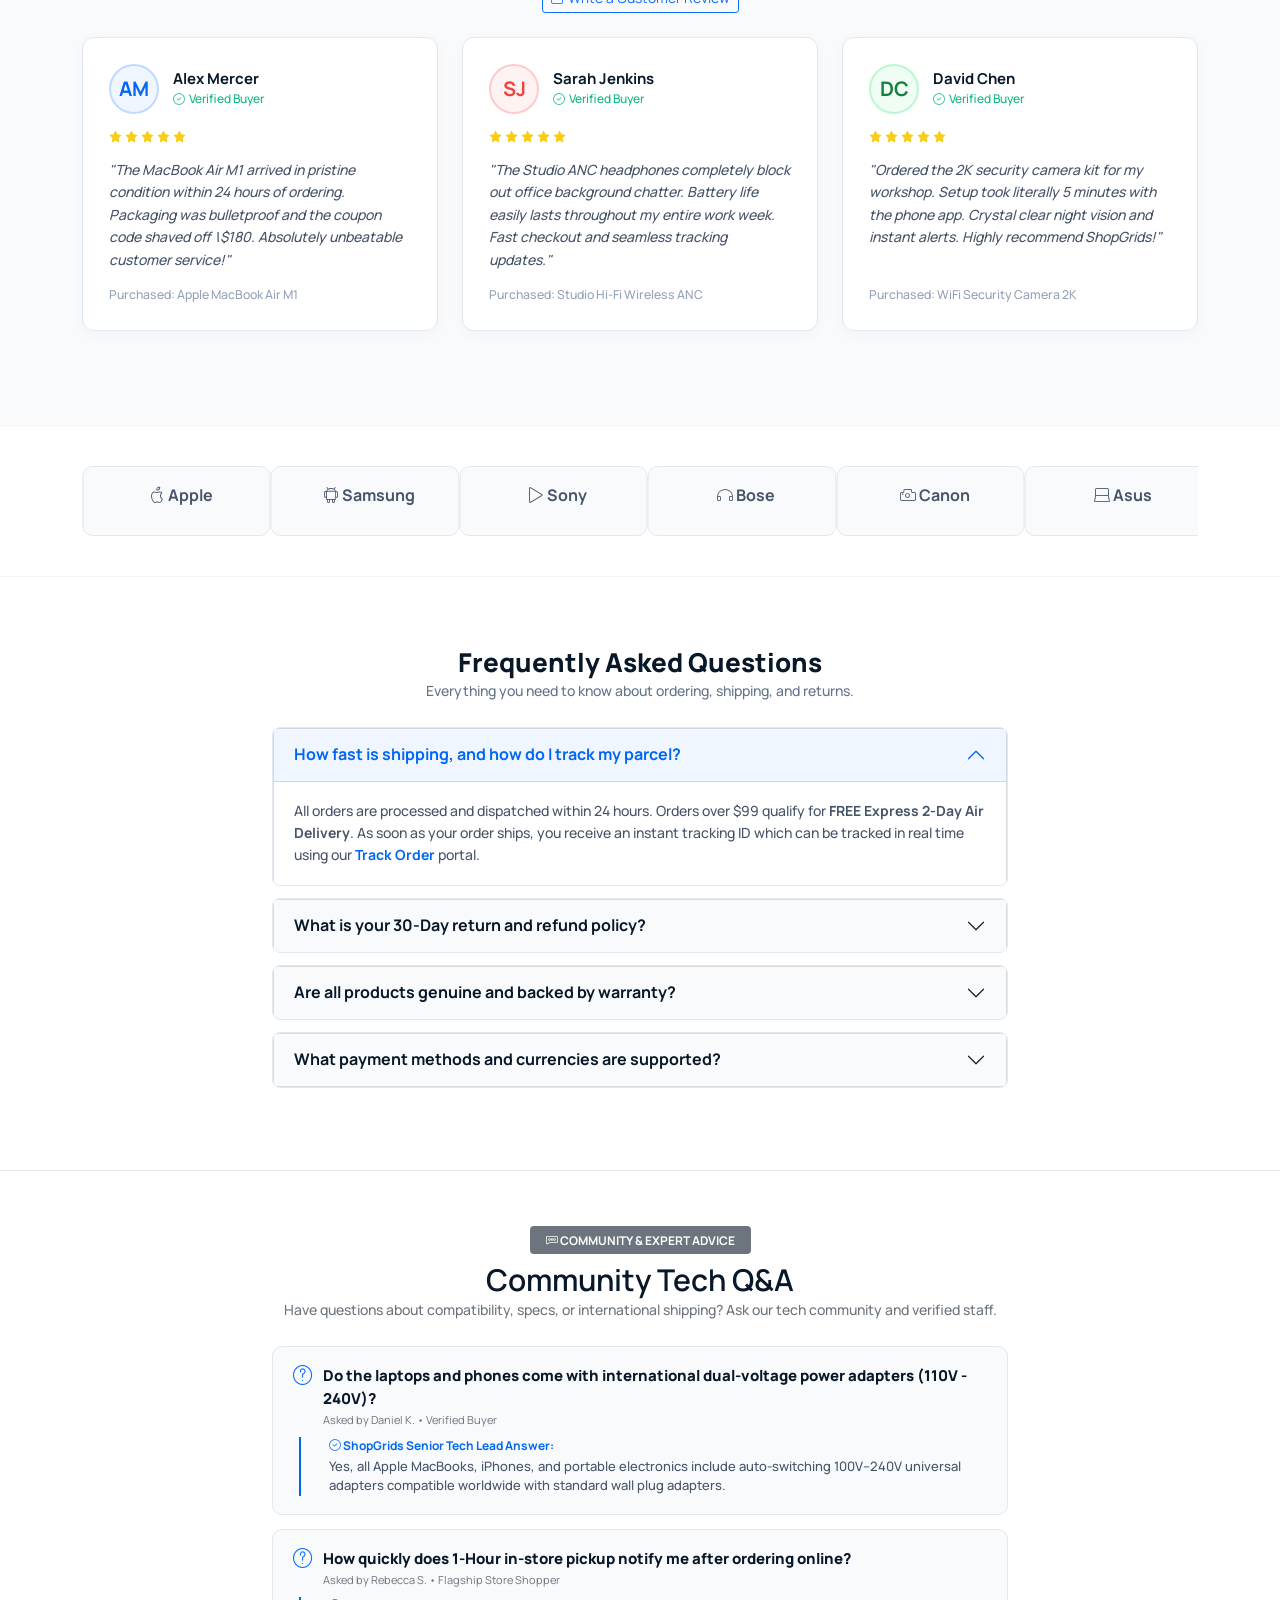
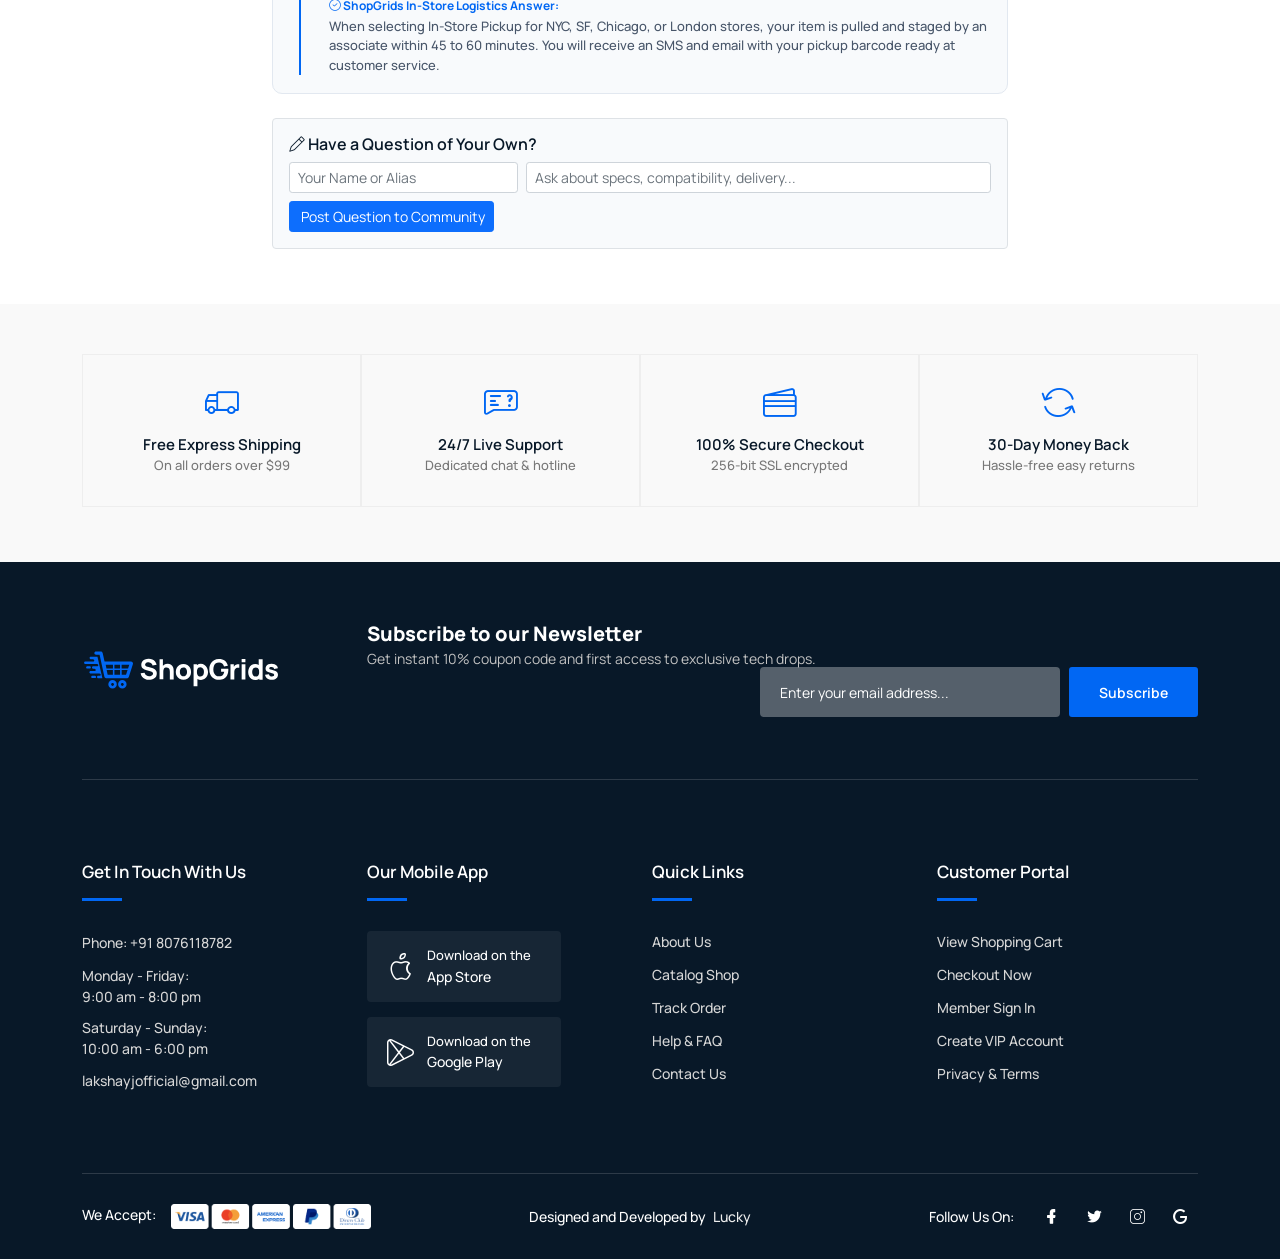
==== commit 5c0556c5: "." ====
--- a/index.html
+++ b/index.html
@@ -80,9 +80,10 @@
                         <div class="top-middle text-center">
                             <ul class="useful-links">
                                 <li><a href="index.html">Home</a></li>
-                                <li><a href="javascript:void(0)" onclick="ShopApp.openTradeInModal()"><i class="lni lni-reload"></i> Trade-In</a></li>
-                                <li><a href="javascript:void(0)" onclick="ShopApp.openGiftCardModal()"><i class="lni lni-gift"></i> Gift Cards</a></li>
-                                <li><a href="javascript:void(0)" onclick="ShopApp.openStoreLocatorModal()"><i class="lni lni-map-marker"></i> Stores</a></li>
+                                <li><a href="shop-grid.html">Catalog</a></li>
+                                <li><a href="about-us.html">About Us</a></li>
+                                <li><a href="order-tracking.html">Track Order</a></li>
+                                <li><a href="faq.html">Help & FAQ</a></li>
                                 <li><a href="javascript:void(0)" onclick="ShopApp.openSpinWheelModal()" style="color:#facc15;font-weight:700;"><i class="lni lni-gift"></i> Spin & Win</a></li>
                             </ul>
                         </div>
@@ -100,12 +101,8 @@
                                 Hello, Guest
                             </div>
                             <ul class="user-login">
-                                <li>
-                                    <a href="javascript:void(0)" onclick="ShopApp.openAccountDashboard()"><i class="lni lni-dashboard"></i> Account</a>
-                                </li>
-                                <li>
-                                    <a href="javascript:void(0)" data-bs-toggle="modal" data-bs-target="#authModal">Sign In</a>
-                                </li>
+                                <li><a href="login.html">Sign In</a></li>
+                                <li><a href="register.html">Register</a></li>
                             </ul>
                         </div>
                     </div>
@@ -212,24 +209,23 @@
                         <div class="mega-category-menu">
                             <span class="cat-button"><i class="lni lni-menu"></i>All Categories</span>
                             <ul class="sub-category">
-                                <li><a href="#trendingProductsArea" onclick="document.querySelector('[data-filter=all]').click()">Electronics <i class="lni lni-chevron-right"></i></a>
+                                <li><a href="shop-grid.html">All Electronics <i class="lni lni-chevron-right"></i></a>
                                     <ul class="inner-sub-category">
-                                        <li><a href="#trendingProductsArea" onclick="document.querySelector('[data-filter=camera]').click()">Digital Cameras</a></li>
-                                        <li><a href="#trendingProductsArea" onclick="document.querySelector('[data-filter=camera]').click()">Security Cameras</a></li>
-                                        <li><a href="#trendingProductsArea" onclick="document.querySelector('[data-filter=watches]').click()">Smart Watches</a></li>
-                                        <li><a href="#trendingProductsArea" onclick="document.querySelector('[data-filter=headphones]').click()">ANC Headphones</a></li>
-                                        <li><a href="#trendingProductsArea" onclick="document.querySelector('[data-filter=speaker]').click()">Bluetooth Speakers</a></li>
-                                        <li><a href="#trendingProductsArea" onclick="document.querySelector('[data-filter=laptop]').click()">Laptops & Ultrabooks</a></li>
-                                        <li><a href="#trendingProductsArea" onclick="document.querySelector('[data-filter=phones]').click()">5G Smartphones</a></li>
+                                        <li><a href="shop-grid.html?cat=camera">Digital & Security Cameras</a></li>
+                                        <li><a href="shop-grid.html?cat=watches">Smart Fitness Watches</a></li>
+                                        <li><a href="shop-grid.html?cat=headphones">ANC Studio Headphones</a></li>
+                                        <li><a href="shop-grid.html?cat=speaker">Bluetooth 360 Speakers</a></li>
+                                        <li><a href="shop-grid.html?cat=laptop">Laptops & Ultrabooks</a></li>
+                                        <li><a href="shop-grid.html?cat=phones">5G Flagship Smartphones</a></li>
                                     </ul>
                                 </li>
-                                <li><a href="#trendingProductsArea" onclick="document.querySelector('[data-filter=watches]').click()">Smart Watches & Fitness</a></li>
-                                <li><a href="#trendingProductsArea" onclick="document.querySelector('[data-filter=headphones]').click()">Audio & Headphones</a></li>
-                                <li><a href="#trendingProductsArea" onclick="document.querySelector('[data-filter=speaker]').click()">Portable Speakers</a></li>
-                                <li><a href="#trendingProductsArea" onclick="document.querySelector('[data-filter=laptop]').click()">Computers & Tablets</a></li>
-                                <li><a href="#trendingProductsArea" onclick="document.querySelector('[data-filter=camera]').click()">Cameras & Surveillance</a></li>
-                                <li><a href="#trendingProductsArea" onclick="document.querySelector('[data-filter=phones]').click()">Mobile Phones</a></li>
-                                <li><a href="#flashDealsSection">Top 100 Flash Deals</a></li>
+                                <li><a href="shop-grid.html?cat=watches">Smart Watches & Fitness</a></li>
+                                <li><a href="shop-grid.html?cat=headphones">Audio & Headphones</a></li>
+                                <li><a href="shop-grid.html?cat=speaker">Portable Speakers</a></li>
+                                <li><a href="shop-grid.html?cat=laptop">Computers & Tablets</a></li>
+                                <li><a href="shop-grid.html?cat=camera">Cameras & Surveillance</a></li>
+                                <li><a href="shop-grid.html?cat=phones">Mobile Phones</a></li>
+                                <li><a href="shop-grid.html">Top Catalog Deals</a></li>
                             </ul>
                         </div>
                         <!-- End Mega Category Menu -->
@@ -245,32 +241,14 @@
                             </button>
                             <div class="collapse navbar-collapse sub-menu-bar" id="navbarSupportedContent">
                                 <ul id="nav" class="navbar-nav ms-auto">
-                                    <li class="nav-item">
-                                        <a href="index.html" class="active" aria-label="Toggle navigation">Home</a>
-                                    </li>
-                                    <li class="nav-item">
-                                        <a href="#featuredCategories" aria-label="Toggle navigation">Categories</a>
-                                    </li>
-                                    <li class="nav-item">
-                                        <a href="#flashDealsSection" aria-label="Toggle navigation">Flash Deals</a>
-                                    </li>
-                                    <li class="nav-item">
-                                        <a href="#trendingProductsArea" aria-label="Toggle navigation">Shop</a>
-                                    </li>
-                                    <li class="nav-item">
-                                        <a href="#testimonialsSection" aria-label="Toggle navigation">Reviews</a>
-                                    </li>
-                                    <li class="nav-item">
-                                        <a href="#faqSection" aria-label="Toggle navigation">FAQ</a>
-                                    </li>
-                                    <li class="nav-item">
-                                        <a href="javascript:void(0)" onclick="ShopApp.openQuizModal()" aria-label="Toggle navigation">
-                                            <i class="lni lni-bulb text-warning"></i> Tech Quiz <span class="badge bg-danger ms-1" style="font-size:10px;">AI MATCH</span>
-                                        </a>
-                                    </li>
-                                    <li class="nav-item">
-                                        <a href="javascript:void(0)" onclick="ShopApp.openCartDrawer()" aria-label="Toggle navigation">My Cart</a>
-                                    </li>
+                                    <li class="nav-item"><a href="index.html" class="active">Home</a></li>
+                                    <li class="nav-item"><a href="shop-grid.html">Catalog</a></li>
+                                    <li class="nav-item"><a href="product-details.html">Featured Item</a></li>
+                                    <li class="nav-item"><a href="about-us.html">About Us</a></li>
+                                    <li class="nav-item"><a href="contact.html">Contact Us</a></li>
+                                    <li class="nav-item"><a href="faq.html">Help & FAQ</a></li>
+                                    <li class="nav-item"><a href="order-tracking.html">Track Order</a></li>
+                                    <li class="nav-item"><a href="cart.html">Cart</a></li>
                                 </ul>
                             </div>
                         </nav>
@@ -385,42 +363,42 @@
             </div>
             <div class="row">
                 <div class="col-lg-2 col-md-4 col-6">
-                    <a href="#trendingProductsArea" onclick="document.querySelector('[data-filter=phones]').click()" class="category-pill-card">
+                    <a href="shop-grid.html?cat=phones" class="category-pill-card">
                         <div class="category-pill-icon"><i class="lni lni-mobile"></i></div>
                         <div class="category-pill-title">Smartphones</div>
                         <div class="category-pill-count">48 Products</div>
                     </a>
                 </div>
                 <div class="col-lg-2 col-md-4 col-6">
-                    <a href="#trendingProductsArea" onclick="document.querySelector('[data-filter=laptop]').click()" class="category-pill-card">
+                    <a href="shop-grid.html?cat=laptop" class="category-pill-card">
                         <div class="category-pill-icon"><i class="lni lni-laptop"></i></div>
                         <div class="category-pill-title">Laptops</div>
                         <div class="category-pill-count">36 Products</div>
                     </a>
                 </div>
                 <div class="col-lg-2 col-md-4 col-6">
-                    <a href="#trendingProductsArea" onclick="document.querySelector('[data-filter=headphones]').click()" class="category-pill-card">
+                    <a href="shop-grid.html?cat=headphones" class="category-pill-card">
                         <div class="category-pill-icon"><i class="lni lni-headphone"></i></div>
                         <div class="category-pill-title">Audio & ANC</div>
                         <div class="category-pill-count">52 Products</div>
                     </a>
                 </div>
                 <div class="col-lg-2 col-md-4 col-6">
-                    <a href="#trendingProductsArea" onclick="document.querySelector('[data-filter=watches]').click()" class="category-pill-card">
+                    <a href="shop-grid.html?cat=watches" class="category-pill-card">
                         <div class="category-pill-icon"><i class="lni lni-timer"></i></div>
                         <div class="category-pill-title">Smartwatches</div>
                         <div class="category-pill-count">29 Products</div>
                     </a>
                 </div>
                 <div class="col-lg-2 col-md-4 col-6">
-                    <a href="#trendingProductsArea" onclick="document.querySelector('[data-filter=camera]').click()" class="category-pill-card">
+                    <a href="shop-grid.html?cat=camera" class="category-pill-card">
                         <div class="category-pill-icon"><i class="lni lni-camera"></i></div>
                         <div class="category-pill-title">Cameras</div>
                         <div class="category-pill-count">19 Products</div>
                     </a>
                 </div>
                 <div class="col-lg-2 col-md-4 col-6">
-                    <a href="#trendingProductsArea" onclick="document.querySelector('[data-filter=speaker]').click()" class="category-pill-card">
+                    <a href="shop-grid.html?cat=speaker" class="category-pill-card">
                         <div class="category-pill-icon"><i class="lni lni-volume-high"></i></div>
                         <div class="category-pill-title">Speakers</div>
                         <div class="category-pill-count">41 Products</div>
@@ -1466,13 +1444,13 @@
                         <div class="col-lg-3 col-md-6 col-12">
                             <!-- Single Widget -->
                             <div class="single-footer f-link">
-                                <h3>Information</h3>
+                                <h3>Quick Links</h3>
                                 <ul>
-                                    <li><a href="index.html">About Us</a></li>
-                                    <li><a href="javascript:void(0)" onclick="ShopApp.trackOrder('SG-2026-8941')">Track Order</a></li>
-                                    <li><a href="#faqSection">FAQs Page</a></li>
-                                    <li><a href="#trendingProductsArea">Best Sellers</a></li>
-                                    <li><a href="javascript:void(0)" data-bs-toggle="modal" data-bs-target="#authModal">My Account</a></li>
+                                    <li><a href="about-us.html">About Us</a></li>
+                                    <li><a href="shop-grid.html">Catalog Shop</a></li>
+                                    <li><a href="order-tracking.html">Track Order</a></li>
+                                    <li><a href="faq.html">Help & FAQ</a></li>
+                                    <li><a href="contact.html">Contact Us</a></li>
                                 </ul>
                             </div>
                             <!-- End Single Widget -->
@@ -1480,13 +1458,13 @@
                         <div class="col-lg-3 col-md-6 col-12">
                             <!-- Single Widget -->
                             <div class="single-footer f-link">
-                                <h3>Shop Departments</h3>
+                                <h3>Customer Portal</h3>
                                 <ul>
-                                    <li><a href="#trendingProductsArea" onclick="document.querySelector('[data-filter=laptop]').click()">Computers & Laptops</a></li>
-                                    <li><a href="#trendingProductsArea" onclick="document.querySelector('[data-filter=phones]').click()">Smartphones & Tablets</a></li>
-                                    <li><a href="#trendingProductsArea" onclick="document.querySelector('[data-filter=speaker]').click()">TV, Video & Audio</a></li>
-                                    <li><a href="#trendingProductsArea" onclick="document.querySelector('[data-filter=camera]').click()">Cameras & Surveillance</a></li>
-                                    <li><a href="#trendingProductsArea" onclick="document.querySelector('[data-filter=headphones]').click()">ANC Headphones</a></li>
+                                    <li><a href="cart.html">View Shopping Cart</a></li>
+                                    <li><a href="checkout.html">Checkout Now</a></li>
+                                    <li><a href="login.html">Member Sign In</a></li>
+                                    <li><a href="register.html">Create VIP Account</a></li>
+                                    <li><a href="terms.html">Privacy & Terms</a></li>
                                 </ul>
                             </div>
                             <!-- End Single Widget -->
